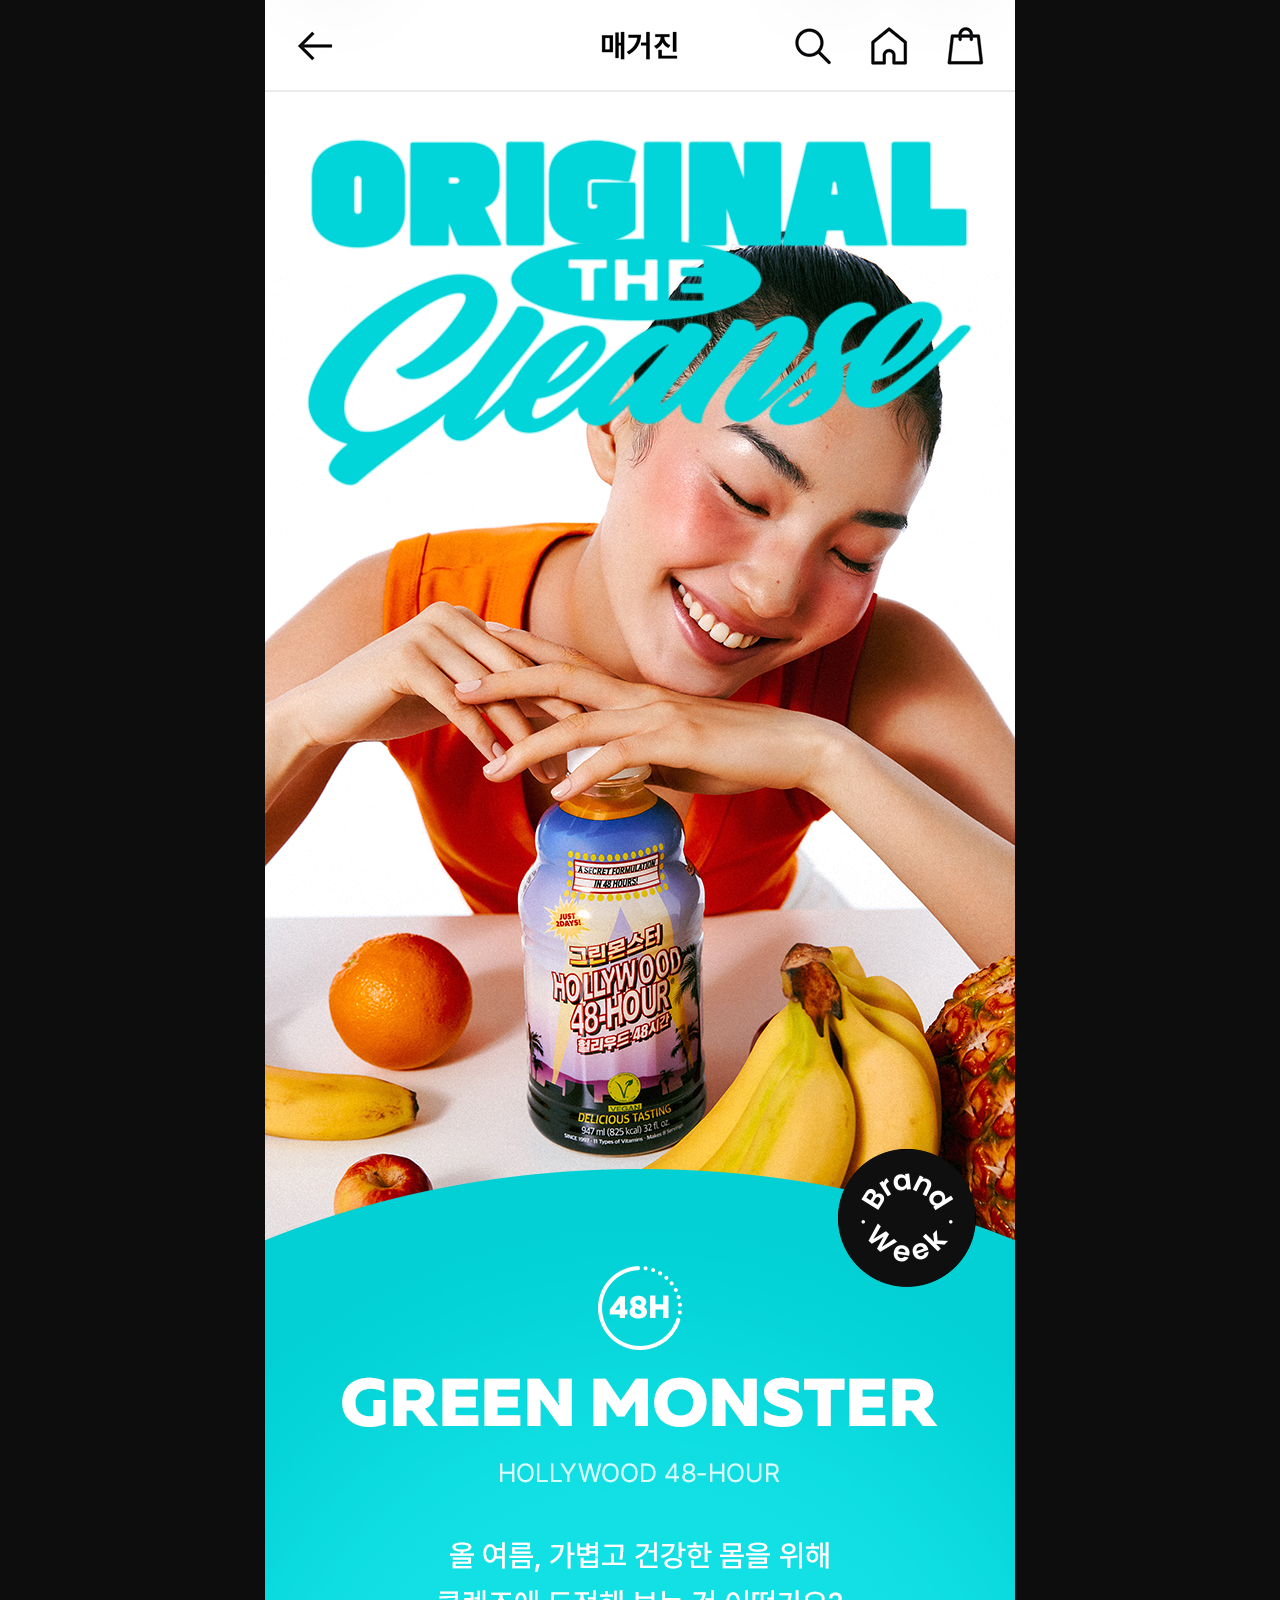
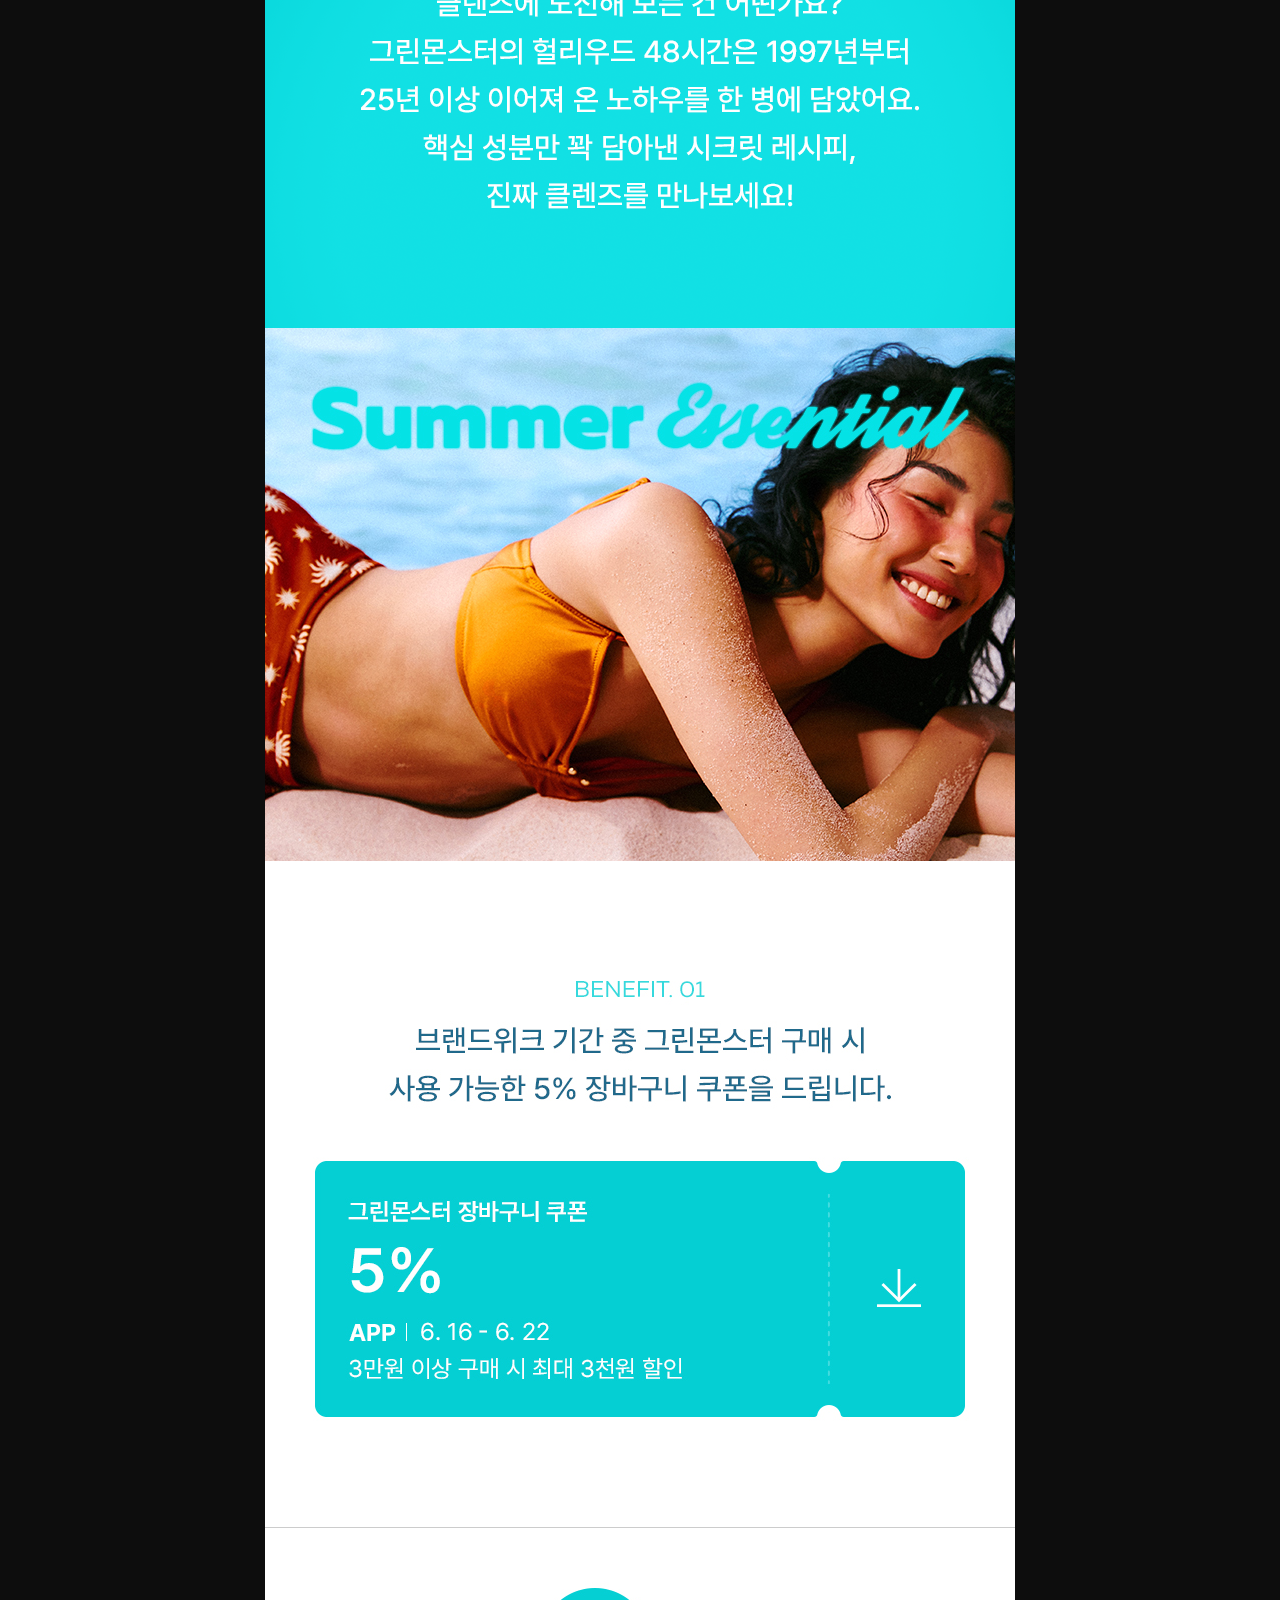
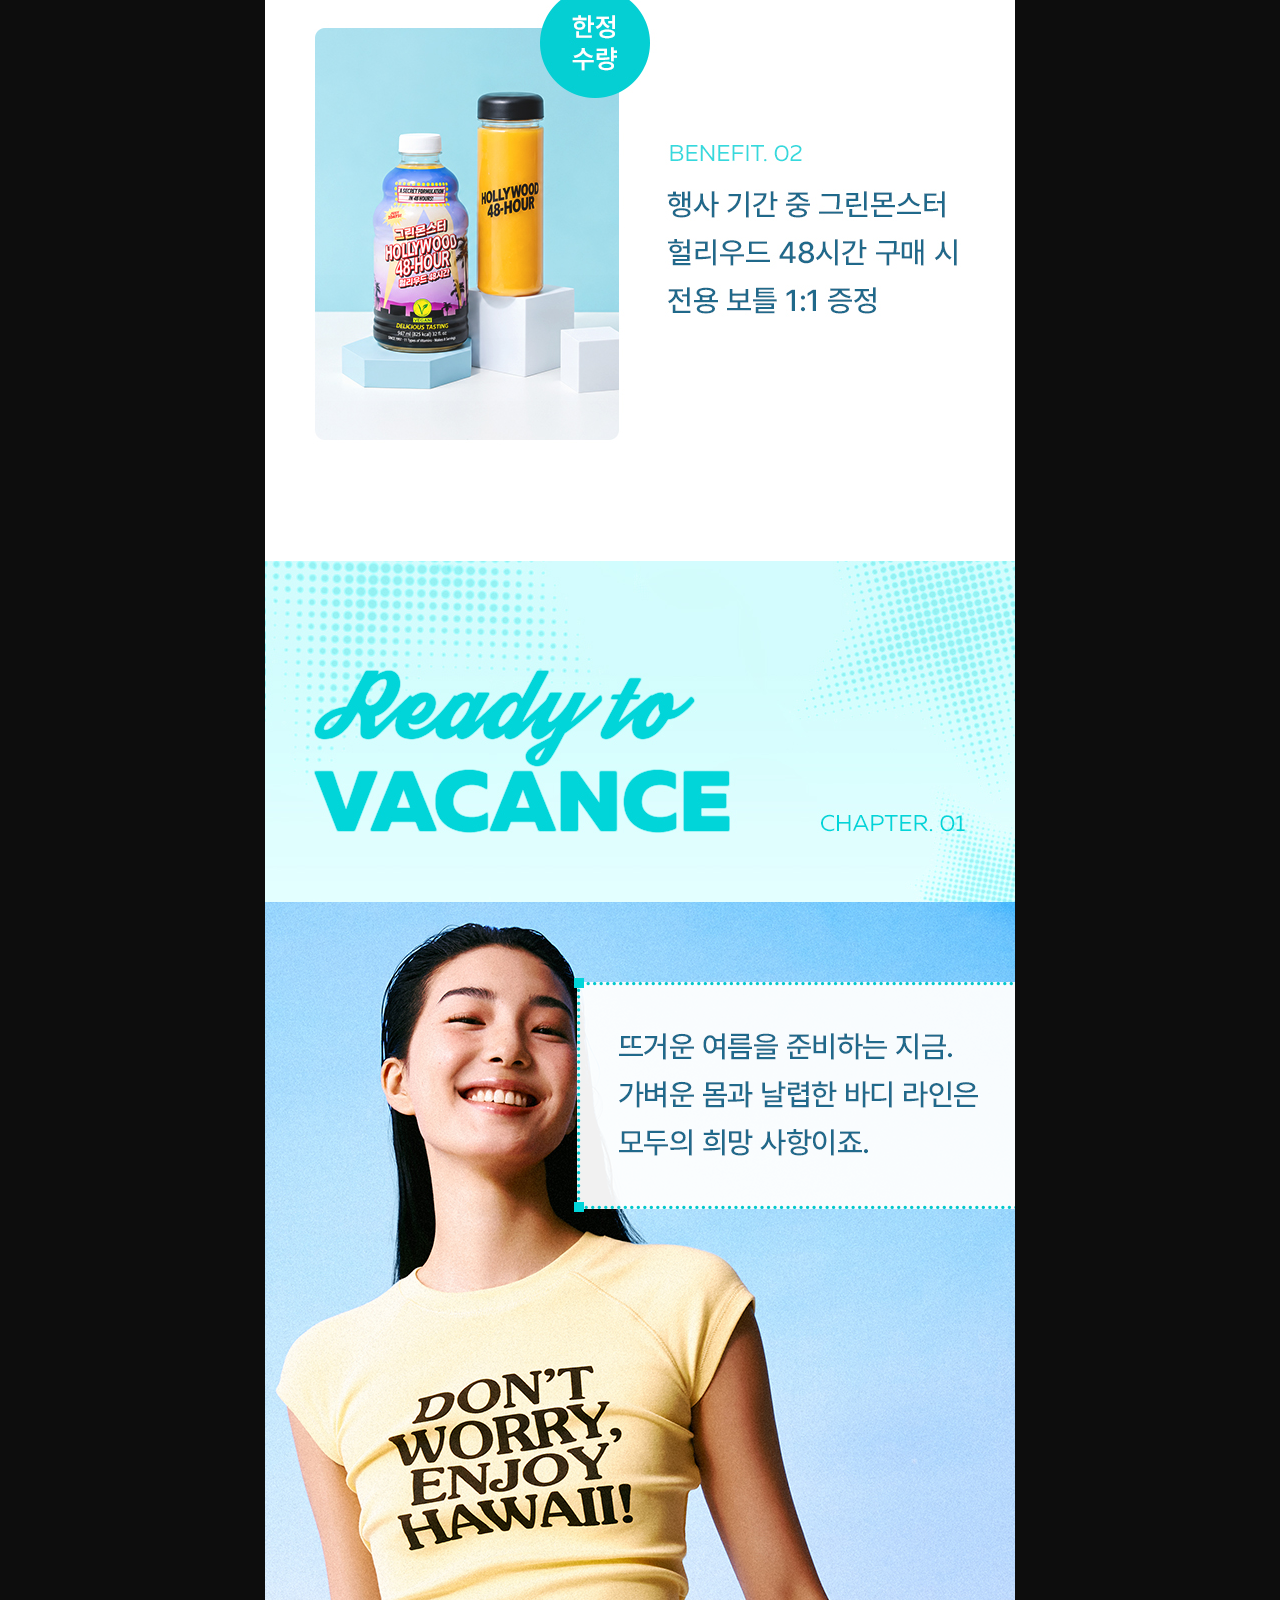
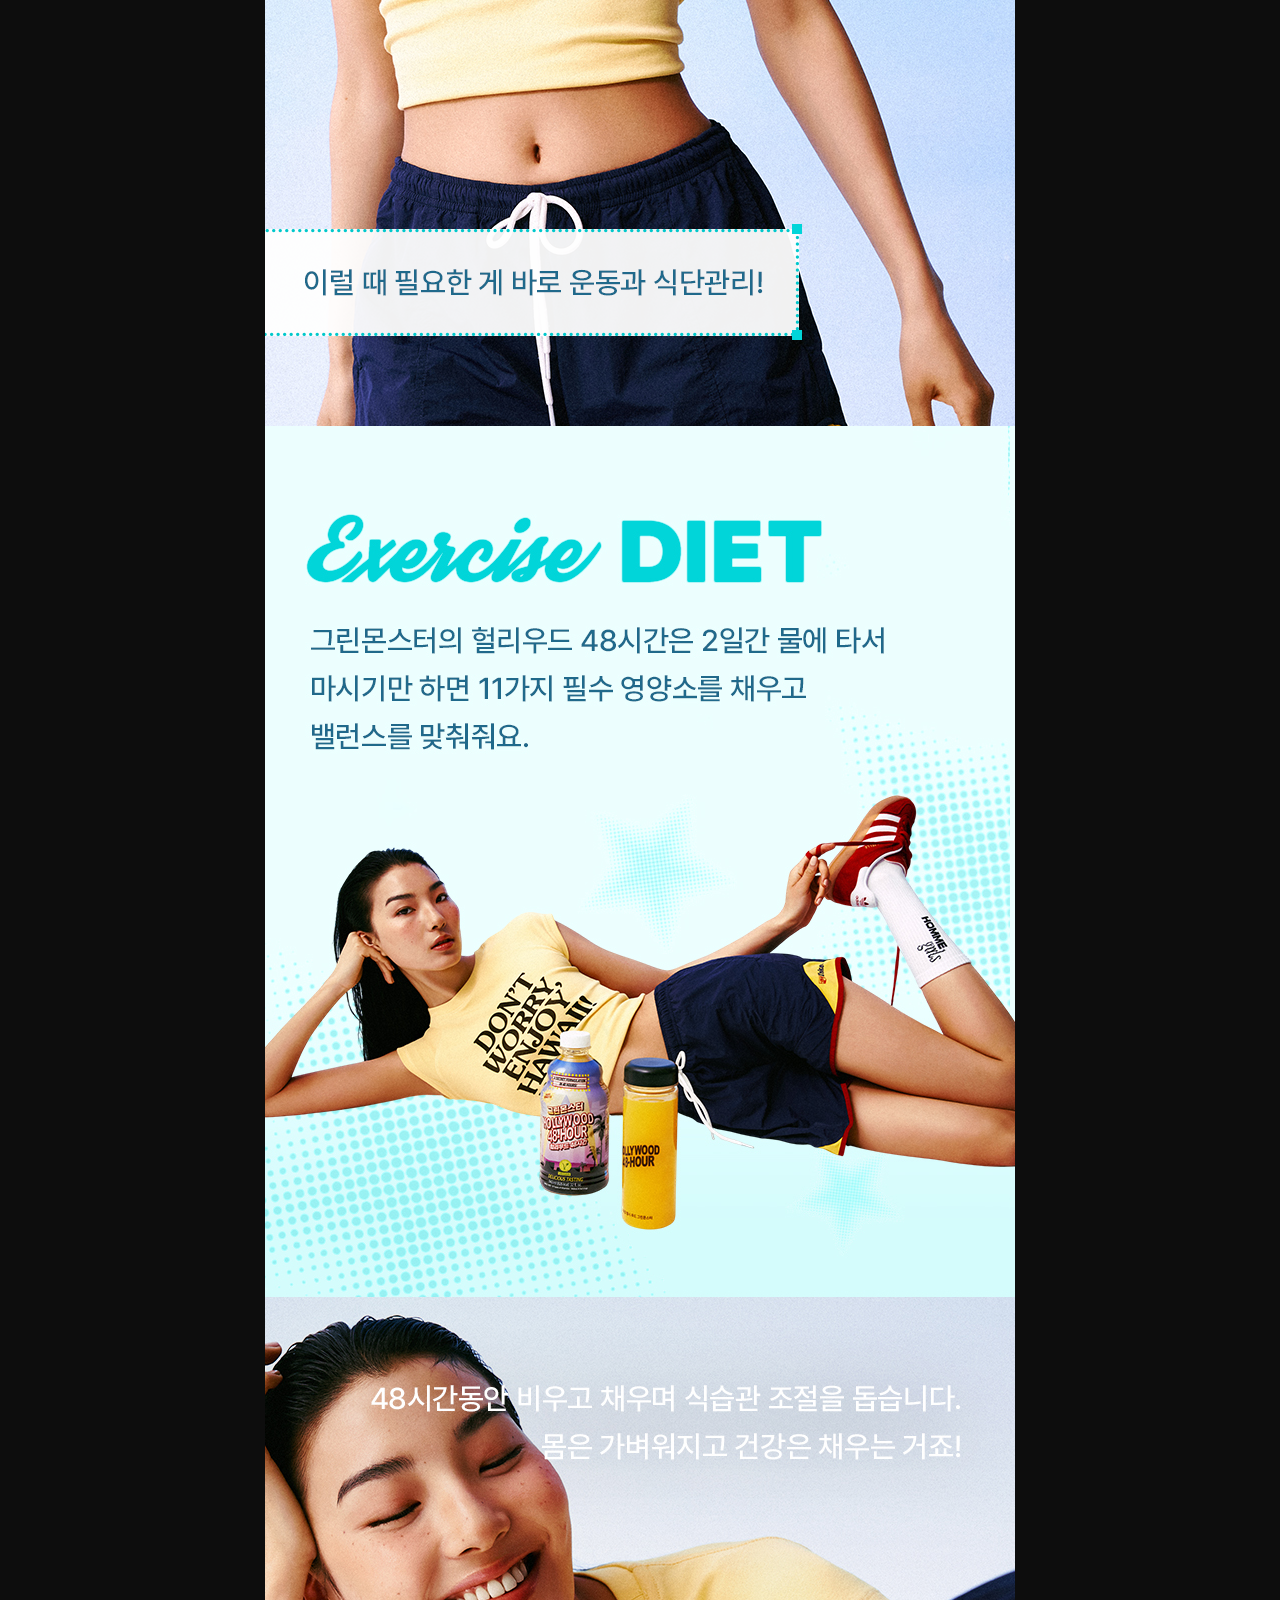
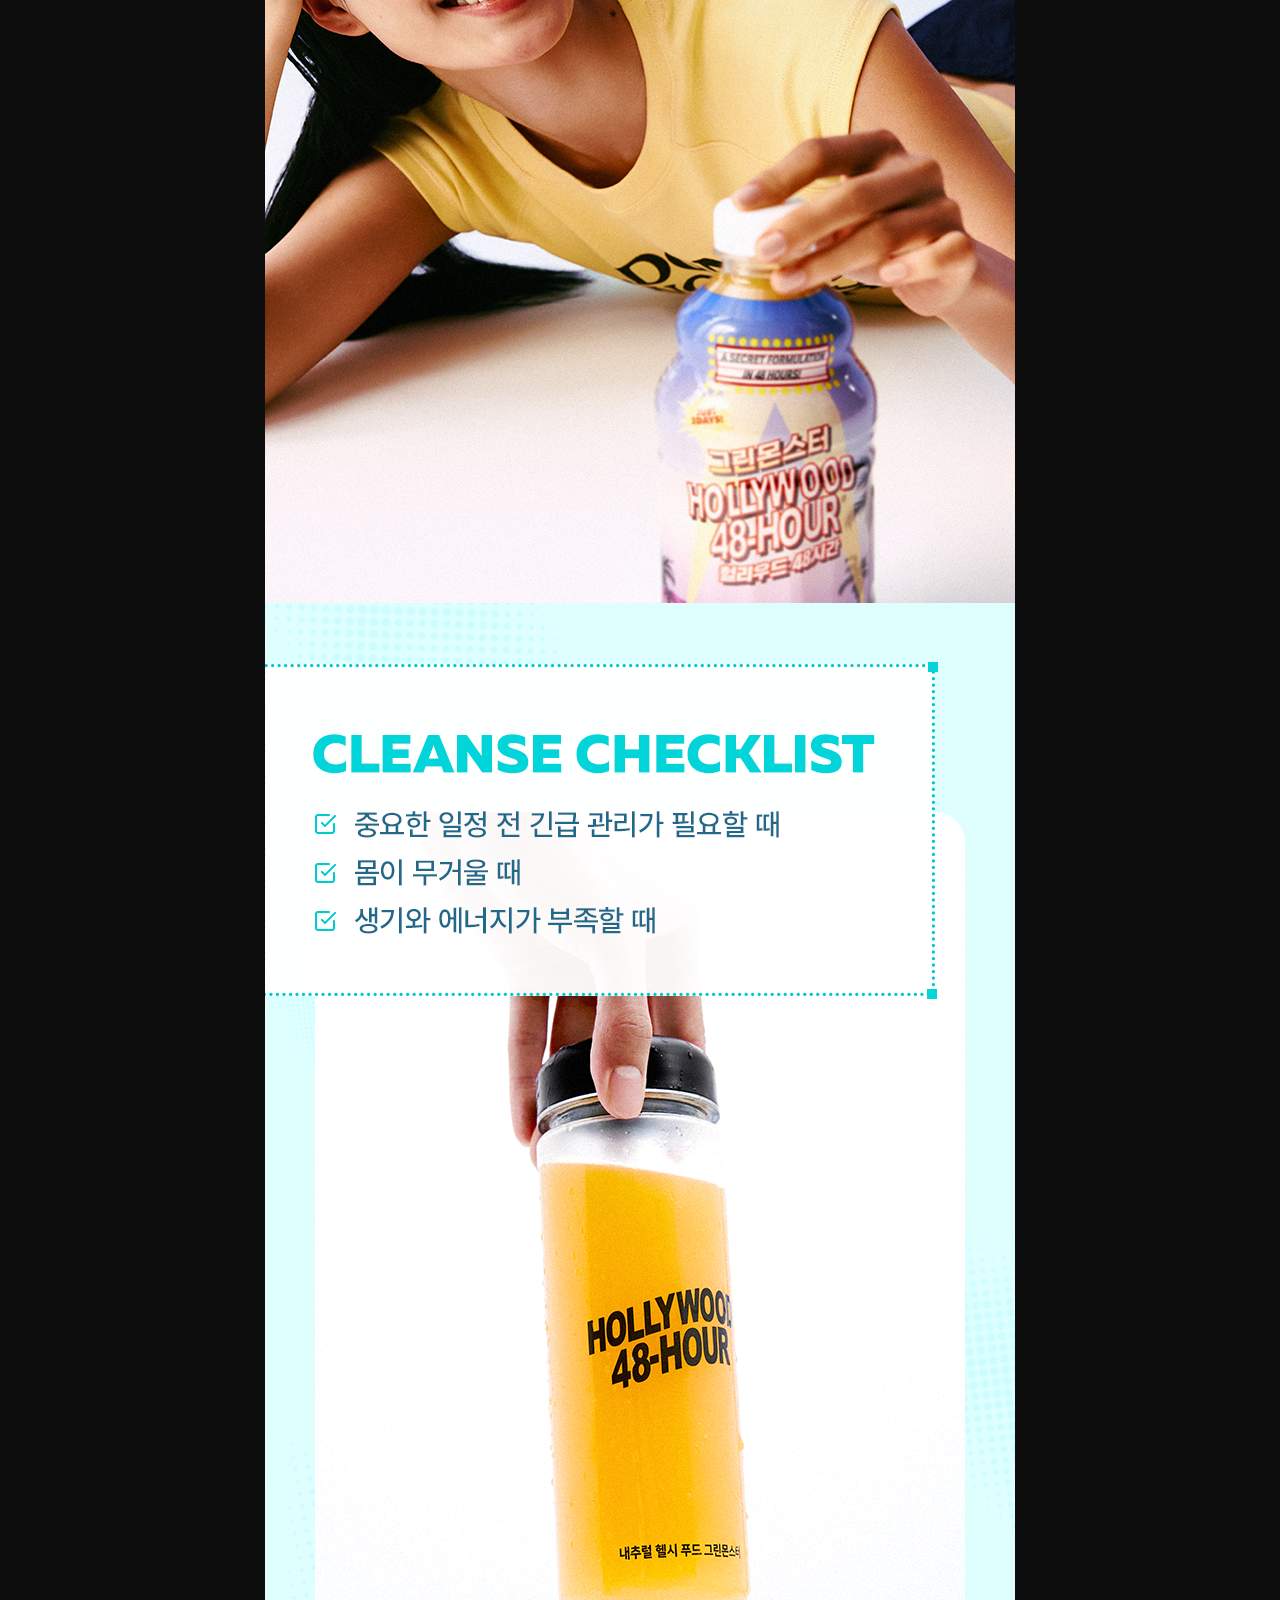
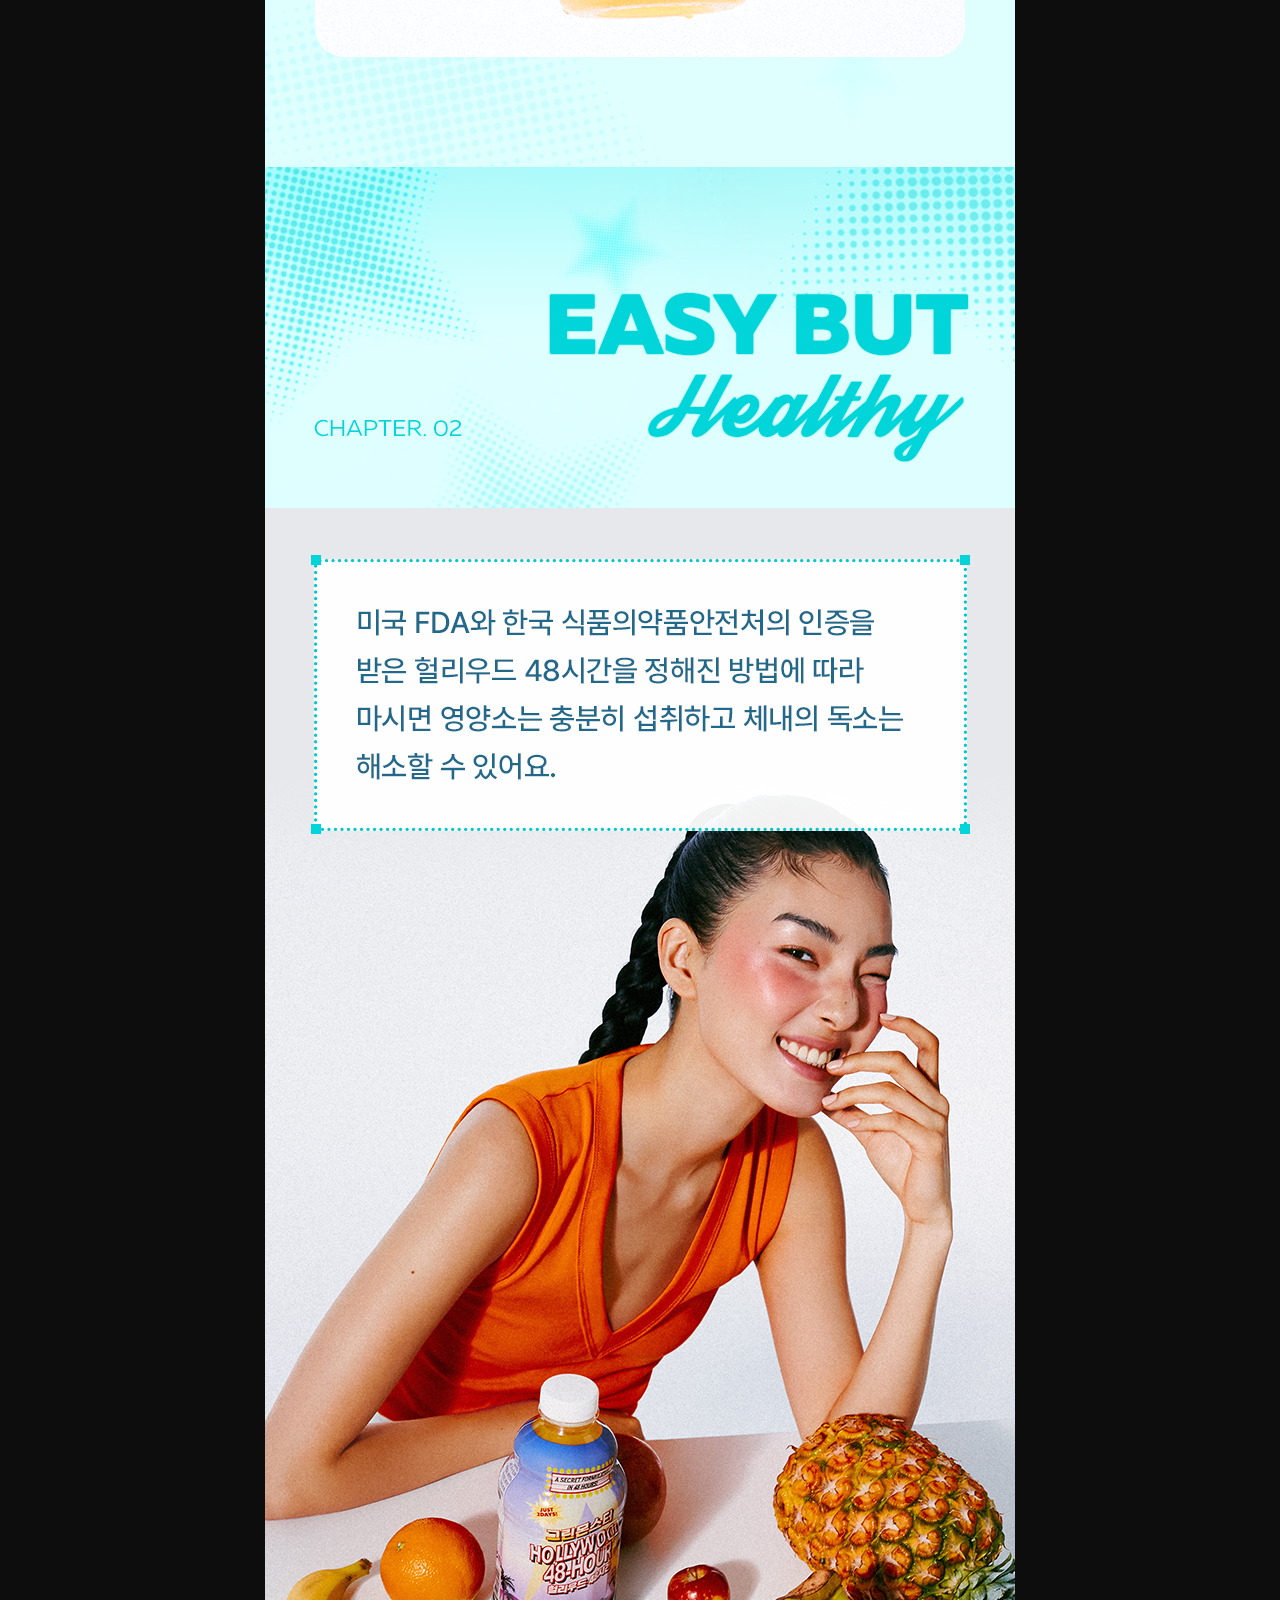
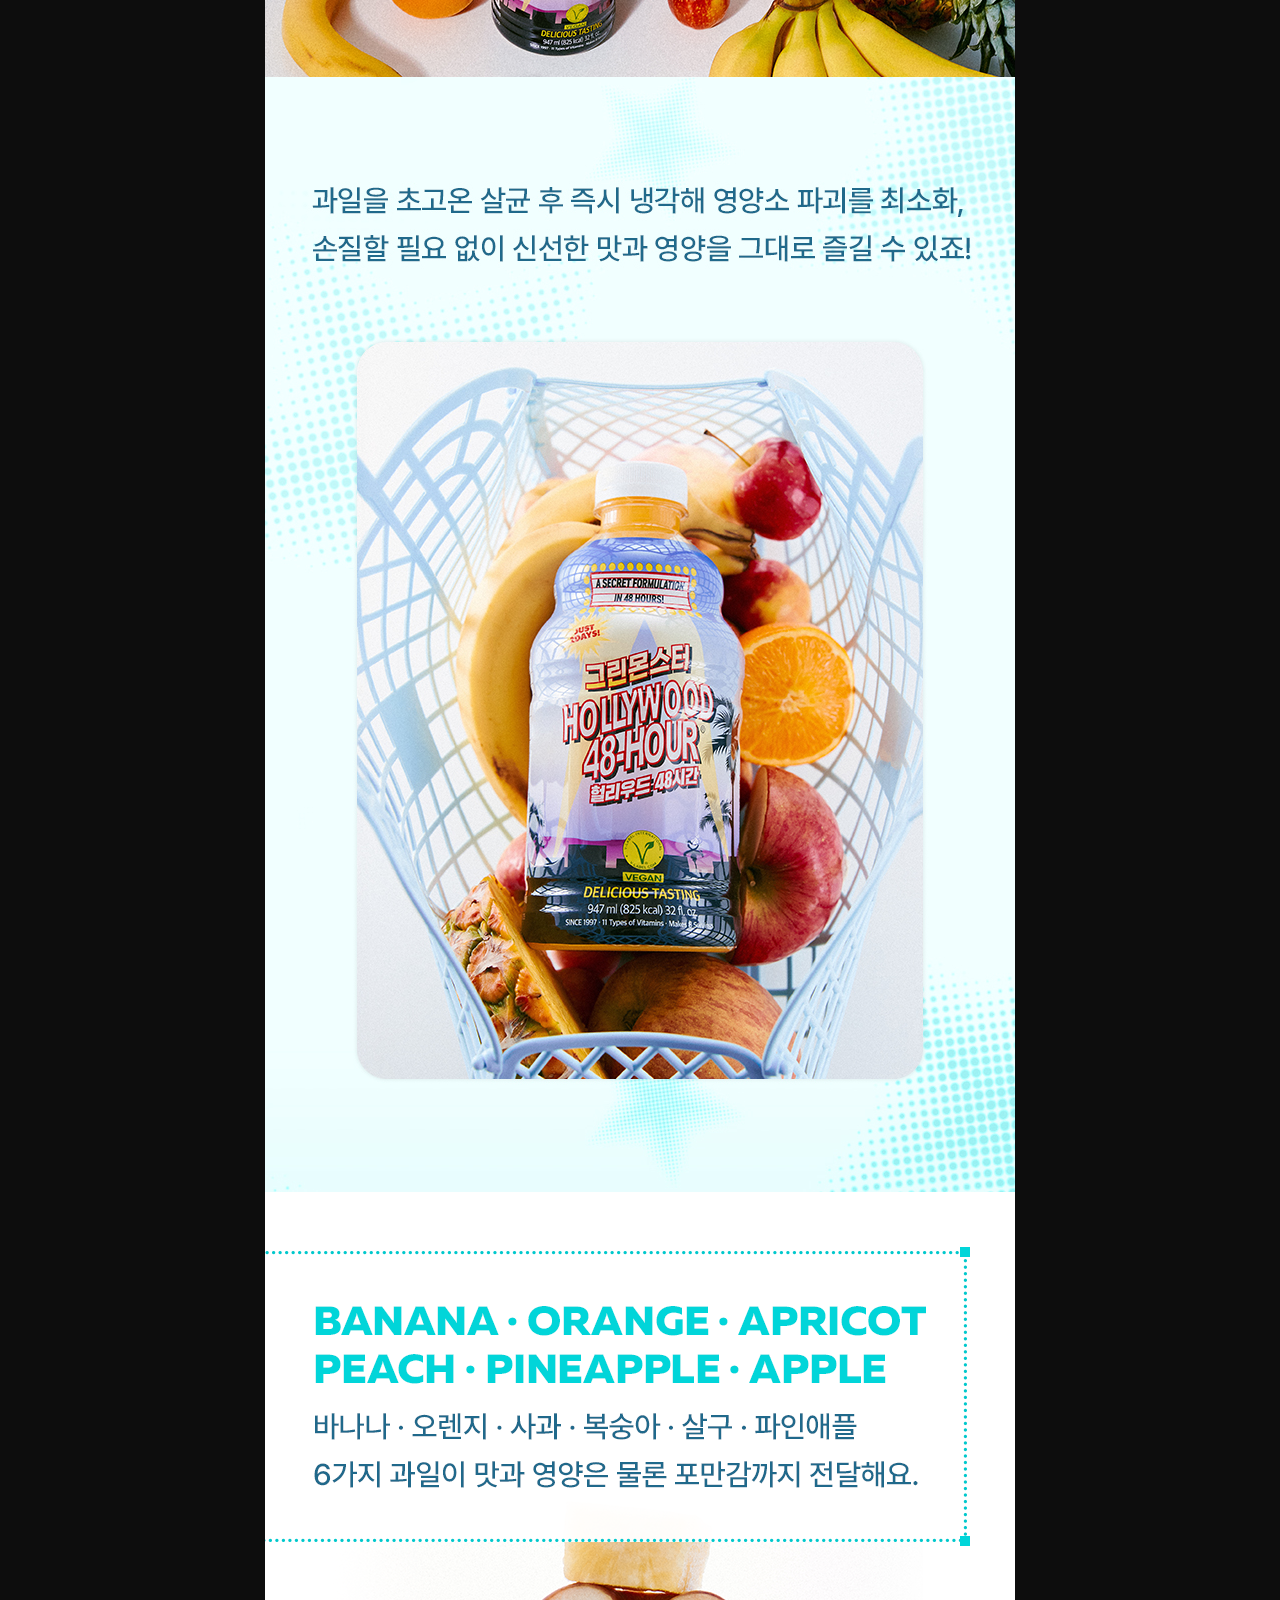
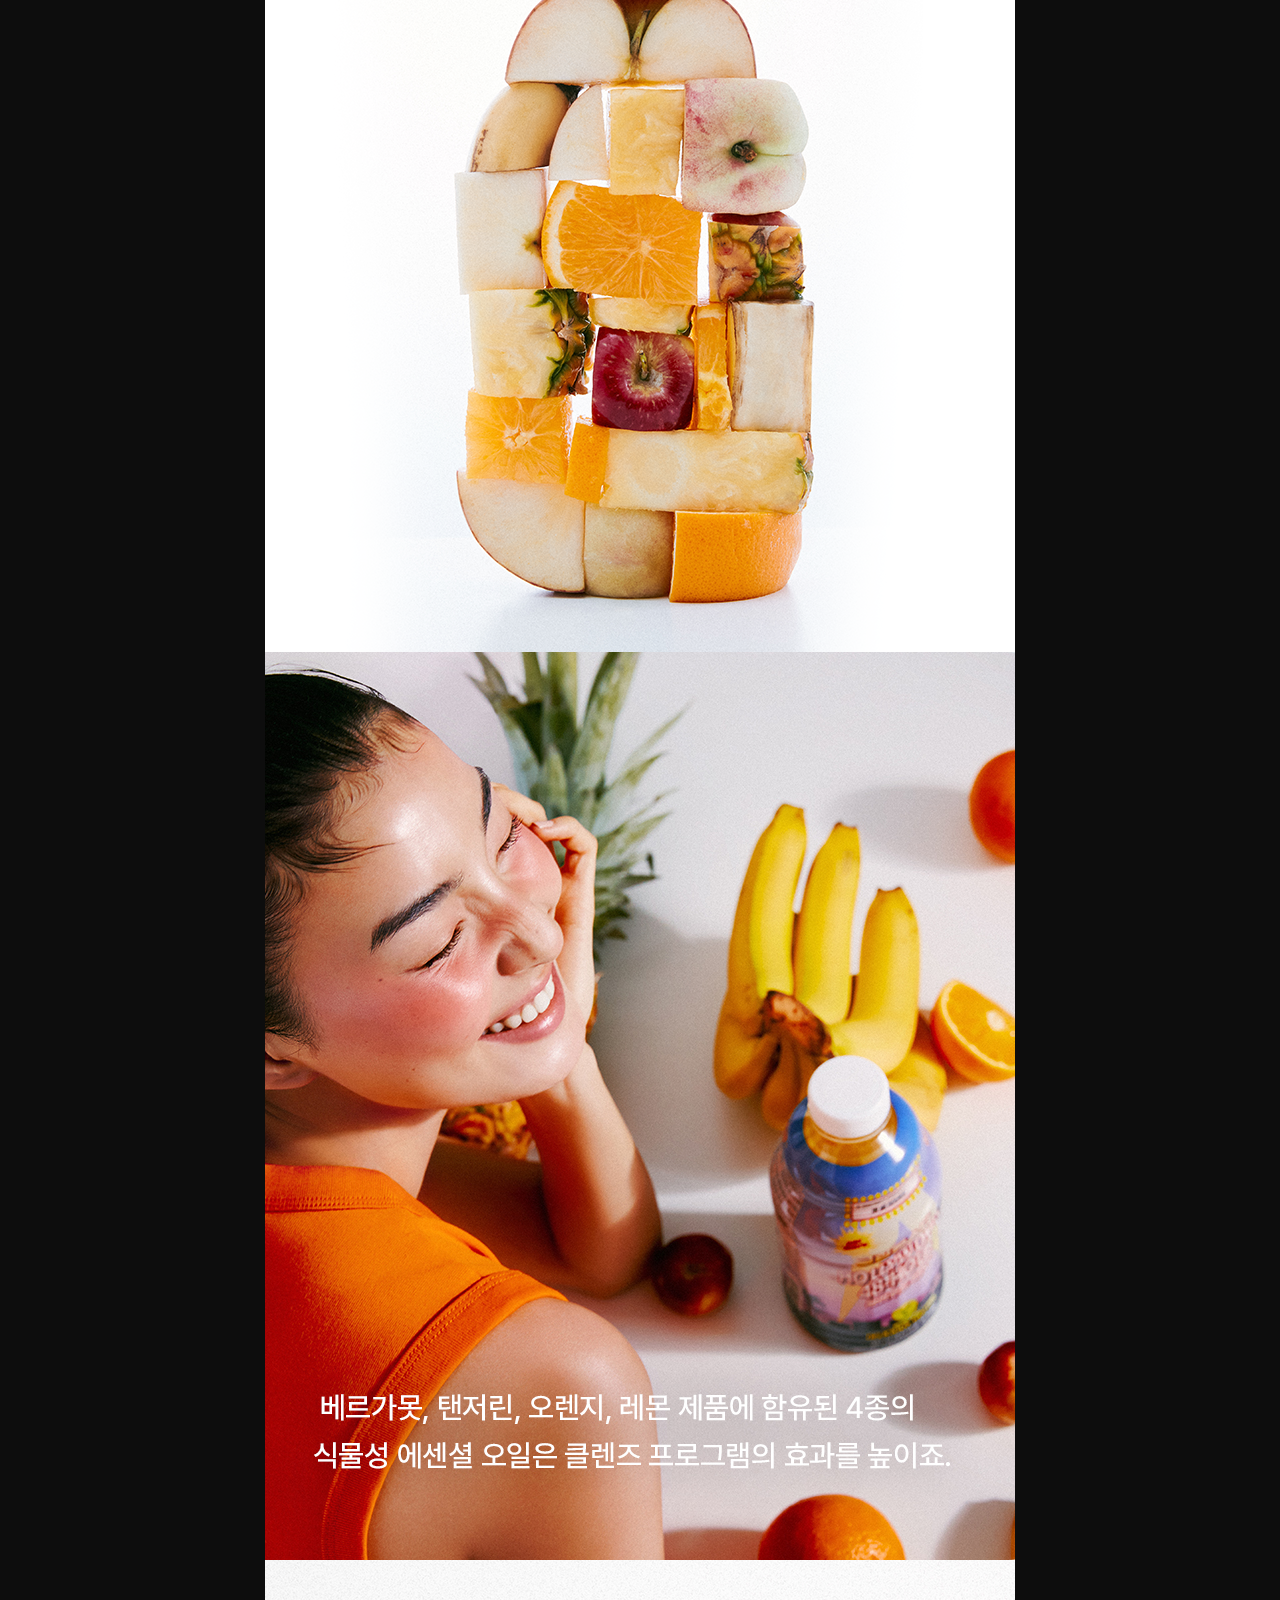
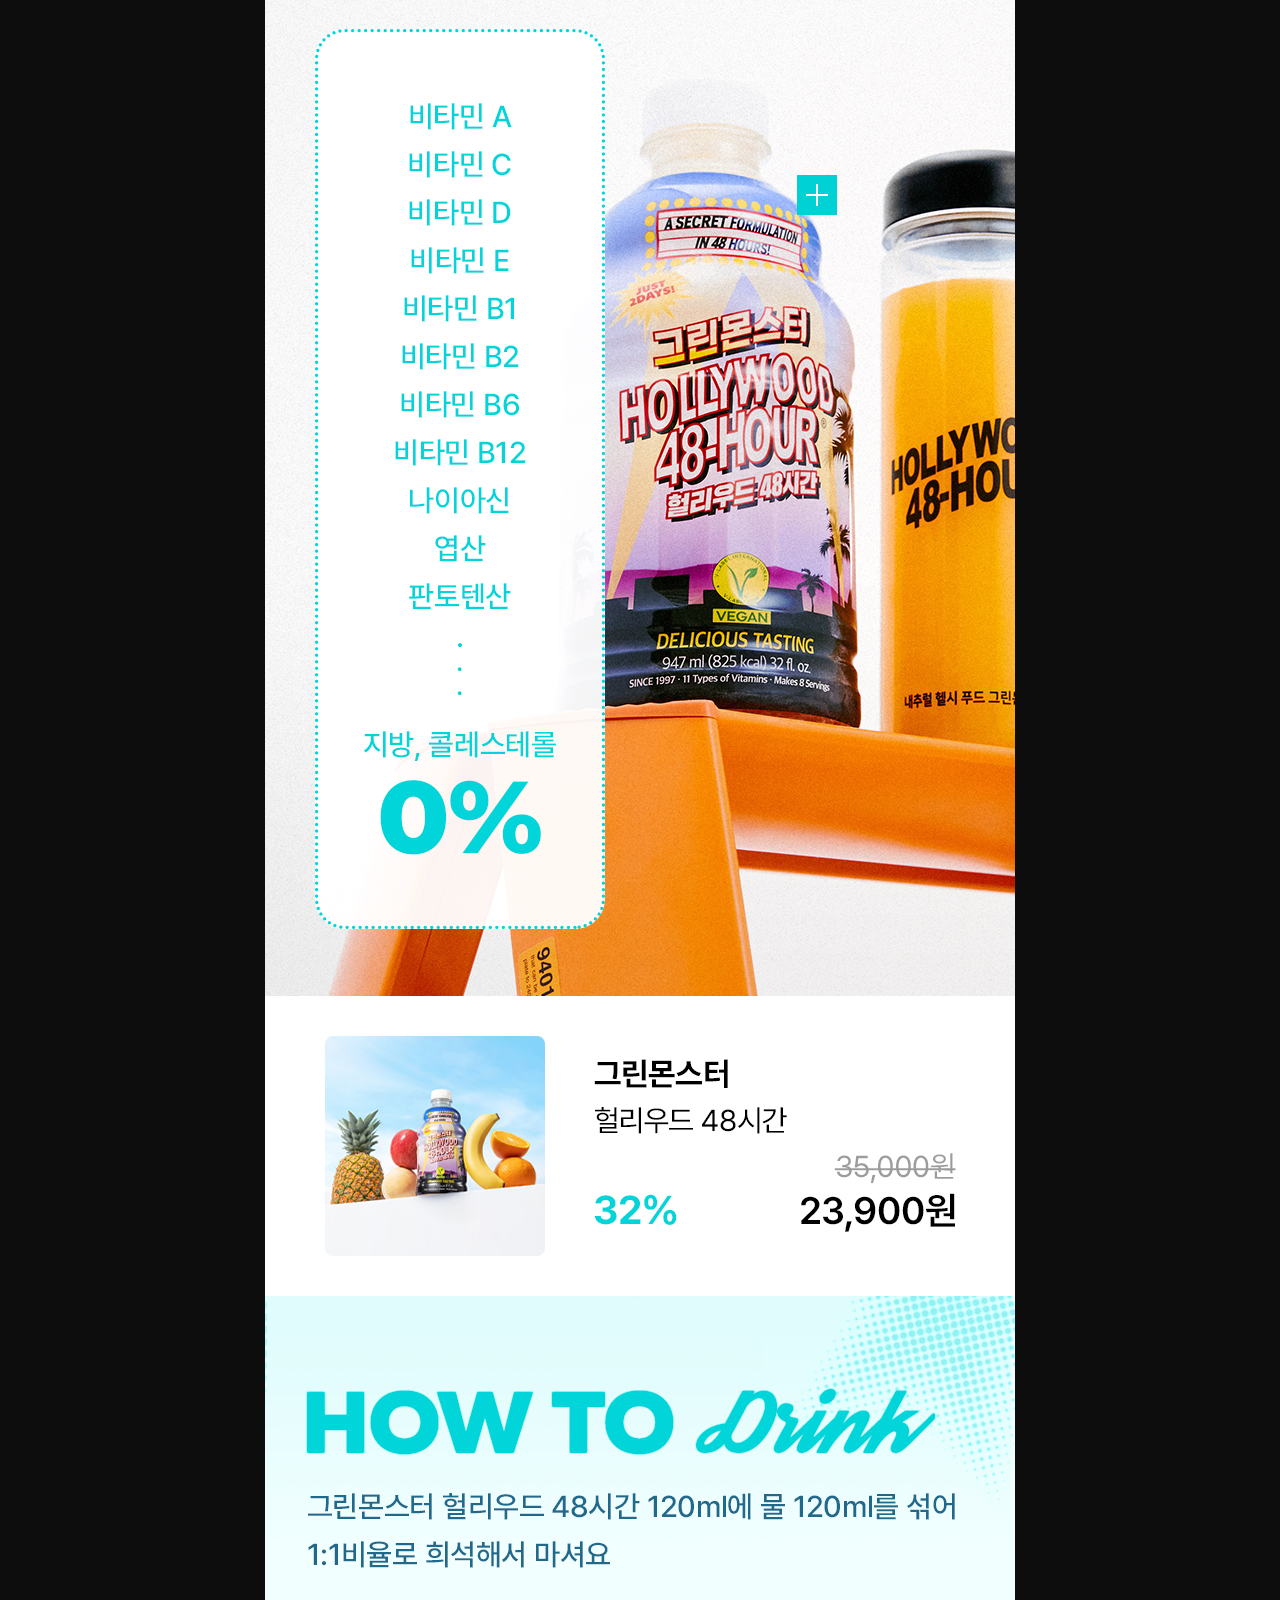
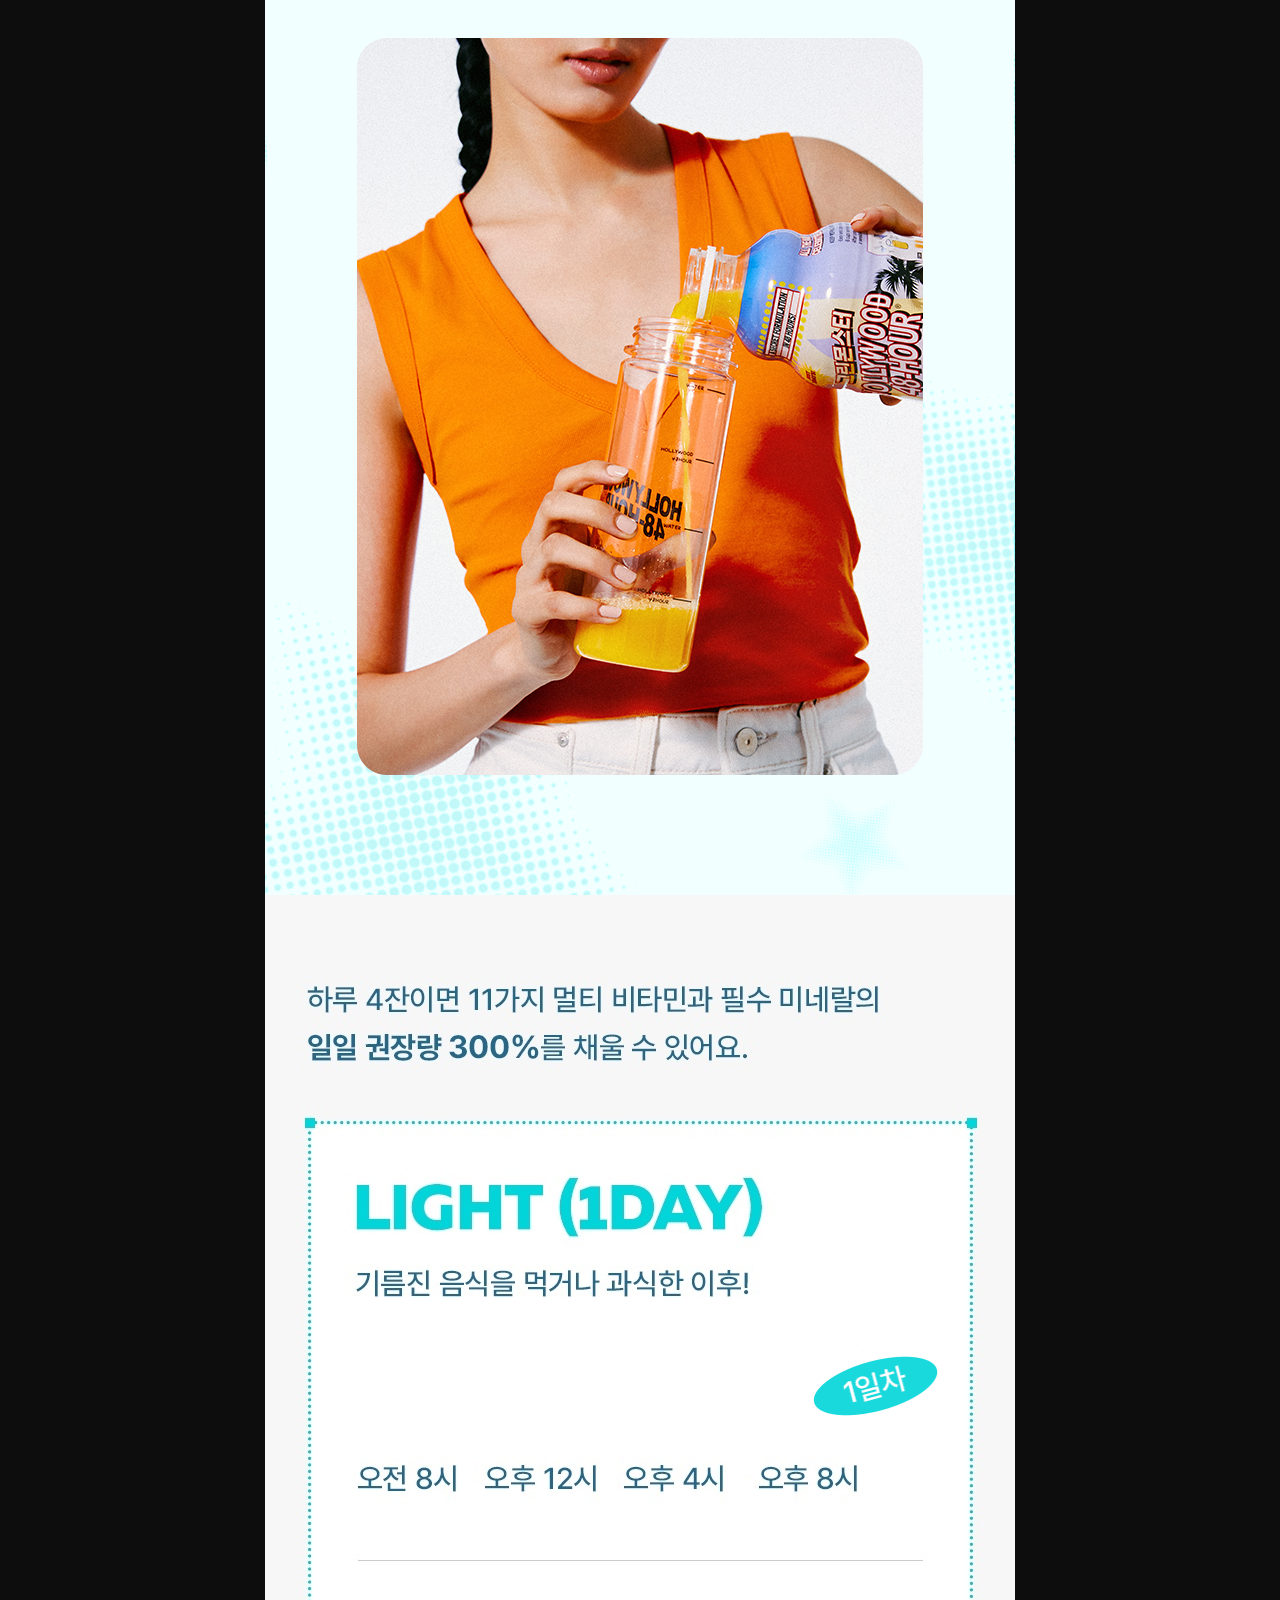
==== index.html @ b162cfda "mo_03: remove all motion, keep as plain static image" ====
<!DOCTYPE html>
<html lang="ko">
<head>
  <meta charset="UTF-8" />
  <meta name="viewport" content="width=device-width, initial-scale=1.0" />
  <title>THE ORIGINAL CLEANSE · GREEN MONSTER | Brand Week Plus</title>
  <link rel="stylesheet" href="css/style.css" />
</head>
<body>
<!-- ================================================================
     Mobile 750px 에디토리얼 · 새 디자인(코딩/images) 전체 반영
     * .hero-swipe / .swipe  = 2장 좌우 자동 스와이프 (+ 타이틀/텍스트 오버레이)
     * .photo-fade           = 3장 자동 크로스페이드
     * .static-txt           = 사진 1장 + 텍스트 오버레이 (모션 없음)
     ================================================================ -->
<main class="canvas">

  <header class="topbar">
    <img src="assets2/gnb.jpg" alt="매거진" />
  </header>

  <!-- HERO -->
  <div class="hero-swipe">
    <div class="hero-swipe__track">
      <img src="assets2/hero-a.jpg" alt="" />
      <img src="assets2/hero-b.jpg" alt="" />
    </div>
    <img class="hero-swipe__title" src="assets2/hero-title.png" alt="THE ORIGINAL CLEANSE" />
  </div>
  <img class="hero-panel" src="assets2/hero-panel.png" alt="GREEN MONSTER · HOLLYWOOD 48-HOUR" />

  <!-- 03 Summer Essential -->
  <img src="assets2/r03.jpg" alt="" />
  <!-- 04 Benefit -->
  <img src="assets2/r04.jpg" alt="" />
  <!-- 05 Chapter 01 title -->
  <img src="assets2/r05.jpg" alt="" />

  <!-- 06 스와이프 + 텍스트 -->
  <div class="swipe">
    <div class="swipe__track">
      <img src="assets2/r06-a.jpg" alt="" />
      <img src="assets2/r06-b.jpg" alt="" />
    </div>
    <img class="swipe__overlay reveal-txt" style="top:0;" src="assets2/r06-txt-top.png" alt="" />
    <img class="swipe__overlay reveal-txt dir-left" style="top:54.27%;" src="assets2/r06-txt-bottom.png" alt="" />
  </div>

  <!-- 07 Exercise Diet -->
  <img src="assets2/r07.jpg" alt="" />

  <!-- 08 페이드인아웃 -->
  <div class="fade2">
    <img src="assets2/r08-a.jpg" alt="" />
    <img src="assets2/r08-b.jpg" alt="" />
  </div>

  <!-- 09 사진+텍스트(고정) -->
  <div class="static-txt">
    <img src="assets2/r09.png" alt="" />
    <img class="reveal-txt dir-left" src="assets2/r09-txt.png" alt="" />
  </div>

  <!-- 10 Chapter 02 title -->
  <img src="assets2/r10.jpg" alt="" />

  <!-- 11 사진+텍스트(고정) -->
  <div class="static-txt">
    <img src="assets2/r11.png" alt="" />
    <img class="reveal-txt dir-right" src="assets2/r11-txt.png" alt="" />
  </div>

  <!-- 12 크로스페이드 x3 -->
  <div class="photo-fade">
    <img src="assets2/r12-a.jpg" alt="" />
    <img src="assets2/r12-b.jpg" alt="" />
    <img src="assets2/r12-c.jpg" alt="" />
  </div>

  <!-- 13 사진+텍스트(고정) -->
  <div class="static-txt">
    <img src="assets2/r13.png" alt="" />
    <img class="reveal-txt" src="assets2/r13-txt.png" alt="" />
  </div>

  <!-- 14 essential oil -->
  <img src="assets2/r14.jpg" alt="" />

  <!-- 15 사진 + 텍스트(왼쪽→오른쪽 등장) -->
  <div class="static-txt">
    <img src="assets2/r15.png" alt="" />
    <img class="reveal-txt dir-left" src="assets2/r15-txt.png" alt="" />
  </div>

  <!-- 16 가격 -->
  <img src="assets2/r16.jpg" alt="" />

  <!-- 17 기본 배경 위에 스크롤 시 아래→위로 등장 후 페이드인아웃 (How to Drink) -->
  <div class="rise-fade">
    <img class="rf-base" src="assets2/r17-base.jpg" alt="" />
    <img class="rf-a" src="assets2/r17-a.png" alt="" />
    <img class="rf-b" src="assets2/r17-b.png" alt="" />
  </div>

  <!-- 18 Light/Basic 스케줄 : 주스 아이콘 12개가 순서대로 하나씩 나타남(무한반복) -->
  <div class="glass-wrap">
    <img src="assets2/r18.jpg" alt="" />
    <img class="glass-icon glass-icon-0" style="left:15.333%;top:36.254%;width:6.933%;" src="assets2/glass.png" alt="" />
    <img class="glass-icon glass-icon-1" style="left:33.2%;top:36.254%;width:6.933%;" src="assets2/glass.png" alt="" />
    <img class="glass-icon glass-icon-2" style="left:50.933%;top:36.254%;width:6.933%;" src="assets2/glass.png" alt="" />
    <img class="glass-icon glass-icon-3" style="left:68.8%;top:36.254%;width:6.933%;" src="assets2/glass.png" alt="" />
    <img class="glass-icon glass-icon-4" style="left:15.333%;top:72.106%;width:6.933%;" src="assets2/glass.png" alt="" />
    <img class="glass-icon glass-icon-5" style="left:33.2%;top:72.106%;width:6.933%;" src="assets2/glass.png" alt="" />
    <img class="glass-icon glass-icon-6" style="left:50.933%;top:72.106%;width:6.933%;" src="assets2/glass.png" alt="" />
    <img class="glass-icon glass-icon-7" style="left:68.8%;top:72.106%;width:6.933%;" src="assets2/glass.png" alt="" />
    <img class="glass-icon glass-icon-8" style="left:15.333%;top:82.154%;width:6.933%;" src="assets2/glass.png" alt="" />
    <img class="glass-icon glass-icon-9" style="left:33.2%;top:82.154%;width:6.933%;" src="assets2/glass.png" alt="" />
    <img class="glass-icon glass-icon-10" style="left:50.933%;top:82.154%;width:6.933%;" src="assets2/glass.png" alt="" />
    <img class="glass-icon glass-icon-11" style="left:68.8%;top:82.154%;width:6.933%;" src="assets2/glass.png" alt="" />
    <img class="day-badge" style="left:73.067%;top:36.897%;width:16.667%;" src="assets2/badge-day1.png" alt="1일차" />
    <img class="day-badge" style="left:73.067%;top:72.829%;width:16.667%;" src="assets2/badge-day1.png" alt="1일차" />
    <img class="day-badge" style="left:73.067%;top:83.039%;width:16.667%;" src="assets2/badge-day2.png" alt="2일차" />
  </div>

  <!-- 19 붓는 사진 : 스크롤하면 줌인 + 블러→선명 -->
  <div class="scrub-zoom blur-scrub">
    <img src="assets2/r19.jpg" alt="" />
  </div>

  <!-- 20 : 스크롤하는 동안만 20-1 → 20-2로 슬라이드 -->
  <div class="scrub-slide slide-late">
    <div class="scrub-slide__track">
      <img src="assets2/r20-a.jpg" alt="" />
      <img src="assets2/r20-b.jpg" alt="" />
    </div>
  </div>

  <!-- 21 Chapter 03 title -->
  <img src="assets2/r21.jpg" alt="" />

  <!-- 22 크로스페이드 x3 -->
  <div class="photo-fade">
    <img src="assets2/r22-a.jpg" alt="" />
    <img src="assets2/r22-b.png" alt="" />
    <img src="assets2/r22-c.png" alt="" />
  </div>

  <!-- 23 제품 다발 사진 -->
  <img src="assets2/r23.jpg" alt="" />
  <!-- 24 가격 -->
  <img src="assets2/r24.jpg" alt="" />
  <!-- 25 Brand Shop -->
  <img src="assets2/r25.jpg" alt="" />
  <!-- 26 크레딧/푸터 -->
  <img src="assets2/r26.jpg" alt="" />

</main>
<script src="js/reveal.js"></script>
</body>
</html>
---- css/style.css ----
/* ================================================================
   THE ORIGINAL CLEANSE · GREEN MONSTER — Brand Week Plus
   Mobile 750px 고정 · 새 디자인(mo_01~03) 통이미지 슬라이스 기반
   ================================================================ */

*{ margin:0; padding:0; box-sizing:border-box; }
html{ background:#0d0d0d; -webkit-text-size-adjust:100%; }
body{ font-family:system-ui,"Apple SD Gothic Neo",sans-serif; -webkit-font-smoothing:antialiased; }
img{ display:block; width:100%; }

.canvas{ width:750px; max-width:100%; margin-inline:auto; background:#fff; overflow:hidden; position:relative; }

/* ---- 앱 상단바 ---- */
.topbar{ position:sticky; top:0; z-index:20; background:rgba(255,255,255,.92); backdrop-filter:blur(8px); }
.topbar img{ display:block; width:100%; height:auto; }

/* ---- 영역별 3장 자동 크로스페이드 (motion) ---- */
.photo-fade{ position:relative; width:100%; overflow:hidden; }
.photo-fade img{ width:100%; display:block; }
.photo-fade img:not(:first-child){ position:absolute; top:0; left:0; }
.photo-fade img{ animation-duration:9s; animation-timing-function:linear; animation-iteration-count:infinite; }
.photo-fade img:nth-child(1){ animation-name:fadeCycle1; }
.photo-fade img:nth-child(2){ animation-name:fadeCycle2; }
.photo-fade img:nth-child(3){ animation-name:fadeCycle3; }

@keyframes fadeCycle1{
  0%{ opacity:1; } 26.7%{ opacity:1; } 33.3%{ opacity:0; } 93.3%{ opacity:0; } 100%{ opacity:1; }
}
@keyframes fadeCycle2{
  0%{ opacity:0; } 26.7%{ opacity:0; } 33.3%{ opacity:1; } 60%{ opacity:1; } 66.7%{ opacity:0; } 100%{ opacity:0; }
}
@keyframes fadeCycle3{
  0%{ opacity:0; } 60%{ opacity:0; } 66.7%{ opacity:1; } 93.3%{ opacity:1; } 100%{ opacity:0; }
}

@media (prefers-reduced-motion: reduce){
  .photo-fade img{ animation:none !important; opacity:1 !important; }
  .photo-fade img:not(:first-child){ display:none; }
}

/* ---- 좌우 자동 스와이프 (2장, 일반) — 첫 전환은 빠르게, 이후 일반 속도로 반복 ---- */
.swipe{ position:relative; width:100%; overflow:hidden; }
.swipe__track{ display:flex; width:200%; animation:swipeCycle 6s ease-in-out infinite; }
.swipe__track img{ width:50%; flex:none; display:block; }

@keyframes swipeCycle{
  0%{ transform:translateX(0); }
  20%{ transform:translateX(0); }
  33.33%{ transform:translateX(-50%); }
  86.67%{ transform:translateX(-50%); }
  100%{ transform:translateX(0); }
}

.swipe__overlay{
  position:absolute; top:0; left:0; width:100%; z-index:3; pointer-events:none;
}

/* ---- 2장 페이드인아웃 (등장 없이 계속 반복) ---- */
.fade2{ position:relative; width:100%; overflow:hidden; margin-top:-1px; }
.fade2 img{ width:100%; display:block; }
.fade2 img:last-child{ position:absolute; inset:0; }
.fade2 img:first-child{ animation:fadeAB1 6s linear infinite; }
.fade2 img:last-child{ animation:fadeAB2 6s linear infinite; }

/* ---- 히어로 전용 스와이프: 살짝 여유있게, 부드럽게 ---- */
.hero-swipe{ position:relative; width:100%; overflow:hidden; }
.hero-swipe__track{ display:flex; width:200%; animation:heroSwipeCycle 4.6s cubic-bezier(.45,0,.15,1) infinite; }
.hero-swipe__track img{ width:50%; flex:none; display:block; }

@keyframes heroSwipeCycle{
  0%{ transform:translateX(0); }
  32%{ transform:translateX(0); }
  50%{ transform:translateX(-50%); }
  82%{ transform:translateX(-50%); }
  100%{ transform:translateX(0); }
}

.hero-swipe__title{
  position:absolute; inset:0; width:100%; z-index:3; pointer-events:none;
  opacity:0; transform:translateY(90px);
  animation:heroTitleRise 1s cubic-bezier(.16,.84,.34,1) .2s forwards;
}
@keyframes heroTitleRise{ to{ opacity:1; transform:translateY(0); } }

/* 히어로 하단에 겹치는 브랜드 패널 (hero-panel.png 기준, 사진 하단 119px과 겹침) */
.hero-panel{ position:relative; z-index:5; width:100%; margin-top:-15.867%; }

/* ---- 사진 1장 + 텍스트 오버레이 ---- */
.static-txt{ position:relative; width:100%; }
.static-txt > *:last-child{ position:absolute; inset:0; width:100%; }

/* 텍스트 오버레이 스크롤 등장 모션 (js/reveal.js 가 .is-in 토글) — 방향별로 교차 사용 */
.reveal-txt{ opacity:0; transition:opacity 1s cubic-bezier(.16,.84,.34,1), transform 1s cubic-bezier(.16,.84,.34,1); }
.reveal-txt{ transform:translateY(70px); }                 /* 기본: 아래→위 */
.reveal-txt.dir-left{ transform:translateX(-90px); }        /* 왼쪽→오른쪽 */
.reveal-txt.dir-right{ transform:translateX(90px); }        /* 오른쪽→왼쪽 */
.reveal-txt.is-in{ opacity:1; transform:none; }

/* ---- 스크롤 연동(스크러빙) 전용: JS(reveal.js)가 휠 스크롤 진행률에 맞춰 transform 직접 갱신 ---- */
/* 19: 스크롤할수록 사진이 줌인 */
.scrub-zoom{ position:relative; width:100%; overflow:hidden; }
.scrub-zoom img{ width:100%; display:block; transform-origin:center center; will-change:transform; }
.scrub-zoom.zoom-late img{ transform-origin:center top; }

/* 20: 스크롤하는 동안에만 20-1 → 20-2로 가로 슬라이드 */
.scrub-slide{ position:relative; width:100%; overflow:hidden; }
.scrub-slide__track{ display:flex; width:200%; will-change:transform; }
.scrub-slide__track img{ width:50%; flex:none; display:block; }

/* 19: 스크롤할수록 블러 → 선명 */
.blur-scrub{ filter:blur(18px); will-change:filter; }

/* ---- 18: 주스 아이콘 12개가 없다가 순서대로 하나씩 나타남 (무한반복) ---- */
.glass-wrap{ position:relative; width:100%; }
.glass-icon{ position:absolute; display:block; opacity:0; transform:scale(.5); transform-origin:center bottom; }
.day-badge{ position:absolute; display:block; z-index:2; }

@keyframes glassPop0{
  0.00%{ opacity:0; transform:scale(.5); }
  6.52%{ opacity:1; transform:scale(1); }
  92.39%{ opacity:1; transform:scale(1); }
  100%{ opacity:0; transform:scale(.5); }
}
@keyframes glassPop1{
  0%{ opacity:0; transform:scale(.5); }
  5.43%{ opacity:0; transform:scale(.5); }
  11.96%{ opacity:1; transform:scale(1); }
  92.39%{ opacity:1; transform:scale(1); }
  100%{ opacity:0; transform:scale(.5); }
}
@keyframes glassPop2{
  0%{ opacity:0; transform:scale(.5); }
  10.87%{ opacity:0; transform:scale(.5); }
  17.39%{ opacity:1; transform:scale(1); }
  92.39%{ opacity:1; transform:scale(1); }
  100%{ opacity:0; transform:scale(.5); }
}
@keyframes glassPop3{
  0%{ opacity:0; transform:scale(.5); }
  16.30%{ opacity:0; transform:scale(.5); }
  22.83%{ opacity:1; transform:scale(1); }
  92.39%{ opacity:1; transform:scale(1); }
  100%{ opacity:0; transform:scale(.5); }
}
@keyframes glassPop4{
  0%{ opacity:0; transform:scale(.5); }
  21.74%{ opacity:0; transform:scale(.5); }
  28.26%{ opacity:1; transform:scale(1); }
  92.39%{ opacity:1; transform:scale(1); }
  100%{ opacity:0; transform:scale(.5); }
}
@keyframes glassPop5{
  0%{ opacity:0; transform:scale(.5); }
  27.17%{ opacity:0; transform:scale(.5); }
  33.70%{ opacity:1; transform:scale(1); }
  92.39%{ opacity:1; transform:scale(1); }
  100%{ opacity:0; transform:scale(.5); }
}
@keyframes glassPop6{
  0%{ opacity:0; transform:scale(.5); }
  32.61%{ opacity:0; transform:scale(.5); }
  39.13%{ opacity:1; transform:scale(1); }
  92.39%{ opacity:1; transform:scale(1); }
  100%{ opacity:0; transform:scale(.5); }
}
@keyframes glassPop7{
  0%{ opacity:0; transform:scale(.5); }
  38.04%{ opacity:0; transform:scale(.5); }
  44.57%{ opacity:1; transform:scale(1); }
  92.39%{ opacity:1; transform:scale(1); }
  100%{ opacity:0; transform:scale(.5); }
}
@keyframes glassPop8{
  0%{ opacity:0; transform:scale(.5); }
  43.48%{ opacity:0; transform:scale(.5); }
  50.00%{ opacity:1; transform:scale(1); }
  92.39%{ opacity:1; transform:scale(1); }
  100%{ opacity:0; transform:scale(.5); }
}
@keyframes glassPop9{
  0%{ opacity:0; transform:scale(.5); }
  48.91%{ opacity:0; transform:scale(.5); }
  55.43%{ opacity:1; transform:scale(1); }
  92.39%{ opacity:1; transform:scale(1); }
  100%{ opacity:0; transform:scale(.5); }
}
@keyframes glassPop10{
  0%{ opacity:0; transform:scale(.5); }
  54.35%{ opacity:0; transform:scale(.5); }
  60.87%{ opacity:1; transform:scale(1); }
  92.39%{ opacity:1; transform:scale(1); }
  100%{ opacity:0; transform:scale(.5); }
}
@keyframes glassPop11{
  0%{ opacity:0; transform:scale(.5); }
  59.78%{ opacity:0; transform:scale(.5); }
  66.30%{ opacity:1; transform:scale(1); }
  92.39%{ opacity:1; transform:scale(1); }
  100%{ opacity:0; transform:scale(.5); }
}

.glass-icon-0{ animation:glassPop0 4.6s linear infinite; }
.glass-icon-1{ animation:glassPop1 4.6s linear infinite; }
.glass-icon-2{ animation:glassPop2 4.6s linear infinite; }
.glass-icon-3{ animation:glassPop3 4.6s linear infinite; }
.glass-icon-4{ animation:glassPop4 4.6s linear infinite; }
.glass-icon-5{ animation:glassPop5 4.6s linear infinite; }
.glass-icon-6{ animation:glassPop6 4.6s linear infinite; }
.glass-icon-7{ animation:glassPop7 4.6s linear infinite; }
.glass-icon-8{ animation:glassPop8 4.6s linear infinite; }
.glass-icon-9{ animation:glassPop9 4.6s linear infinite; }
.glass-icon-10{ animation:glassPop10 4.6s linear infinite; }
.glass-icon-11{ animation:glassPop11 4.6s linear infinite; }

@keyframes fadeAB1{ 0%{ opacity:1; } 40%{ opacity:1; } 50%{ opacity:0; } 90%{ opacity:0; } 100%{ opacity:1; } }
@keyframes fadeAB2{ 0%{ opacity:0; } 40%{ opacity:0; } 50%{ opacity:1; } 90%{ opacity:1; } 100%{ opacity:0; } }

/* ---- 스크롤로 들어오면: 아래→위 등장(1회, 스무스) 후 두 이미지 페이드인아웃 반복 (js/reveal.js 가 .is-in 토글) ---- */
.rise-fade{ position:relative; width:100%; overflow:hidden; }
.rise-fade img{ width:100%; display:block; }
.rise-fade .rf-base{ position:relative; }
.rise-fade .rf-a,.rise-fade .rf-b{
  position:absolute; inset:0; opacity:0; transform:translateY(100px);
  transition:opacity 1.1s cubic-bezier(.16,.84,.34,1), transform 1.1s cubic-bezier(.16,.84,.34,1);
}
.rise-fade.is-in .rf-a,.rise-fade.is-in .rf-b{ transform:translateY(0); }
.rise-fade.is-in .rf-a{ opacity:1; animation:fadeAB1 6s linear .9s infinite; }
.rise-fade.is-in .rf-b{ animation:fadeAB2 6s linear .9s infinite; }

@media (prefers-reduced-motion: reduce){
  .hero-swipe__track,.swipe__track{ animation:none !important; }
  .fade2 img{ animation:none !important; }
  .fade2 img:first-child{ opacity:1 !important; }
  .fade2 img:last-child{ opacity:0 !important; }
  .hero-swipe__title{ animation:none !important; opacity:1 !important; transform:none !important; }
  .reveal-txt{ transition:none !important; opacity:1 !important; transform:none !important; }
  .rise-fade img{ transition:none !important; opacity:1 !important; transform:none !important; }
  .rise-fade.is-in img:first-child,.rise-fade.is-in img:last-child{ animation:none !important; }
  .rise-fade img:last-child{ opacity:0 !important; }
  .glass-icon{ animation:none !important; opacity:1 !important; transform:scale(1) !important; }
  .blur-scrub{ filter:none !important; }
}
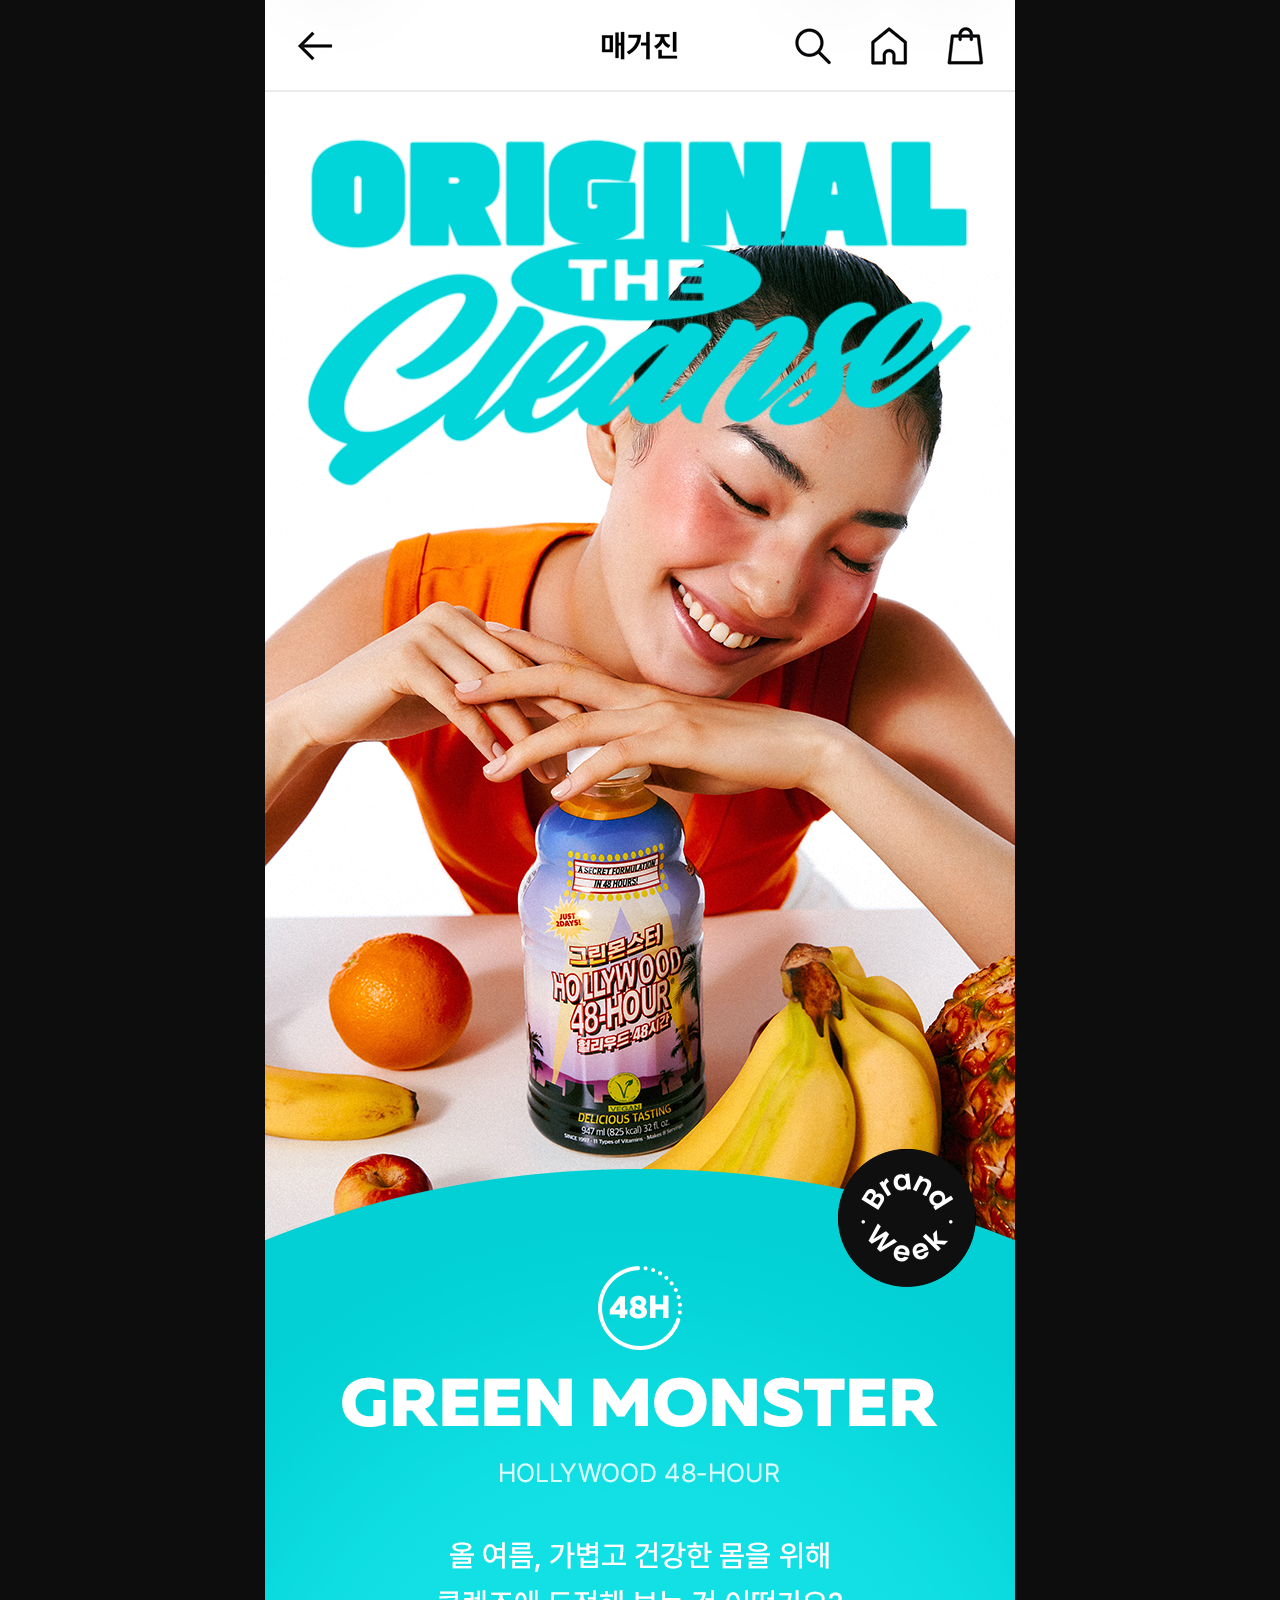
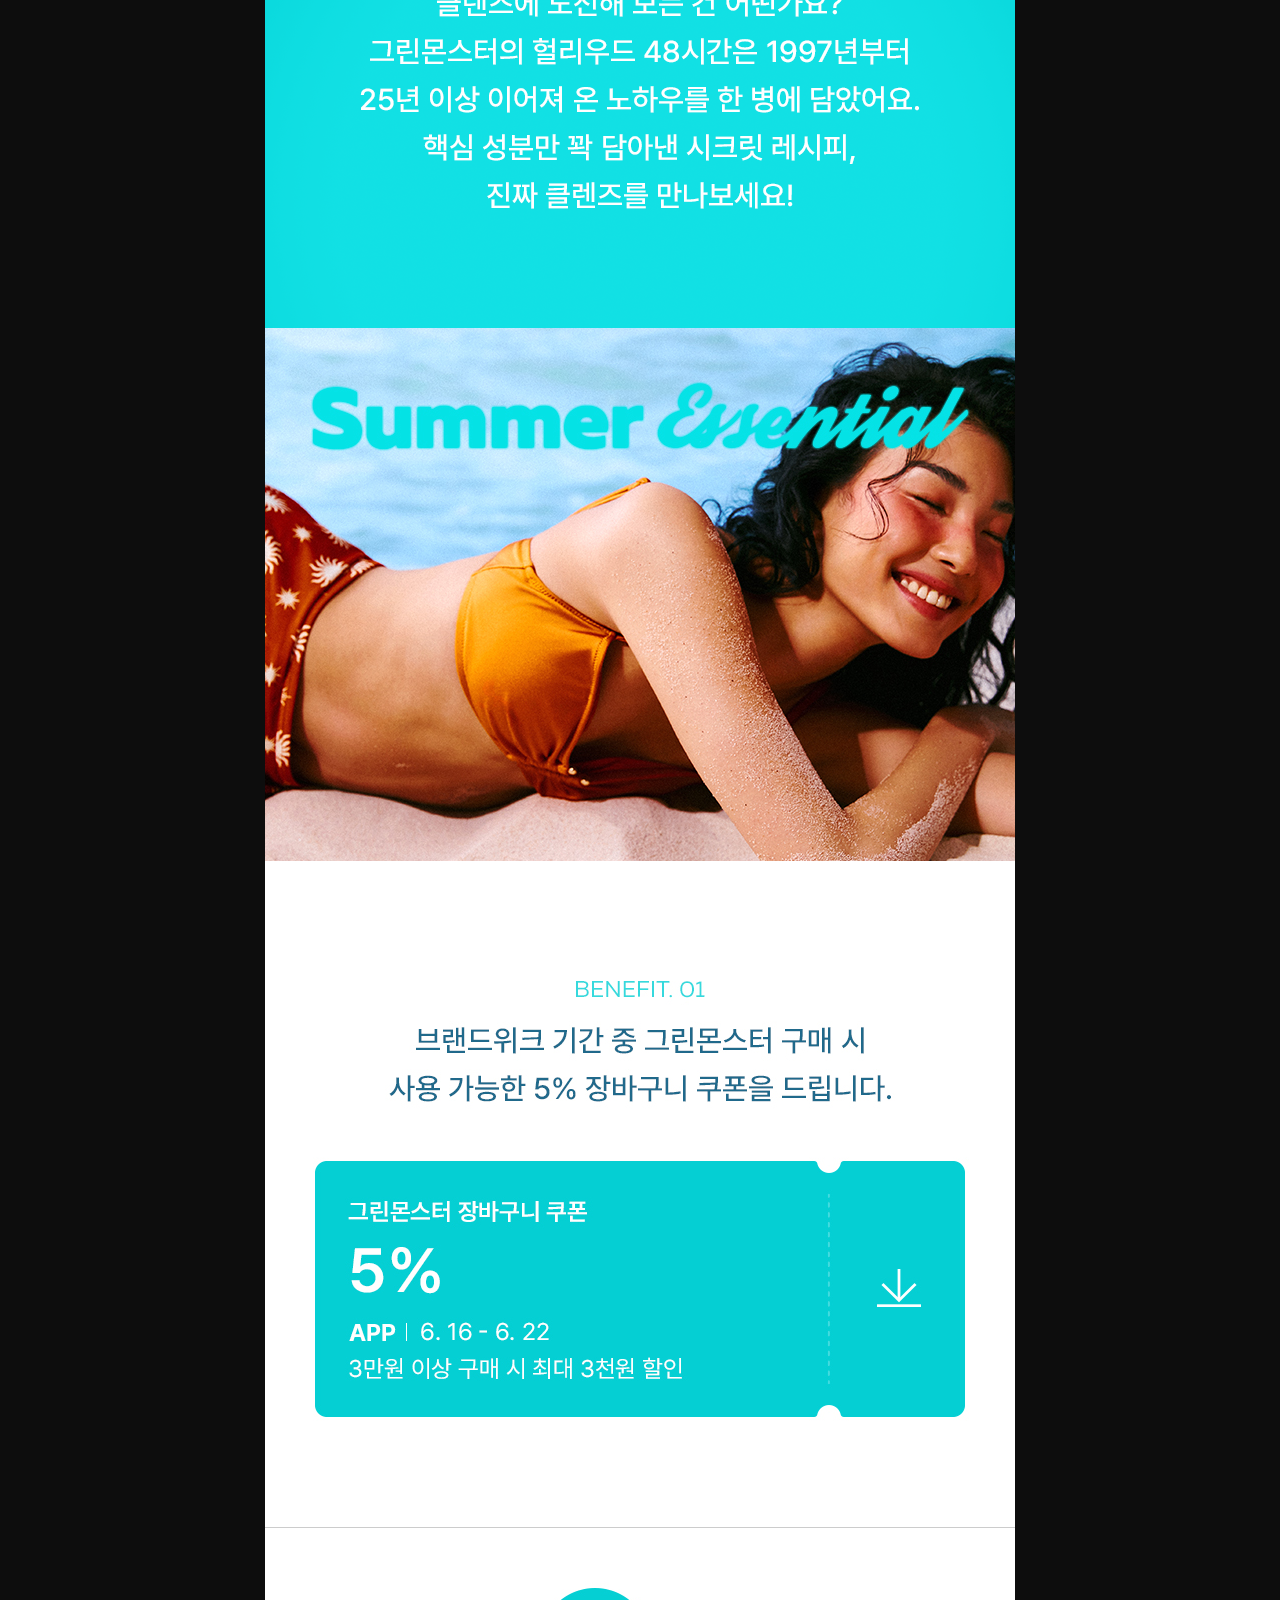
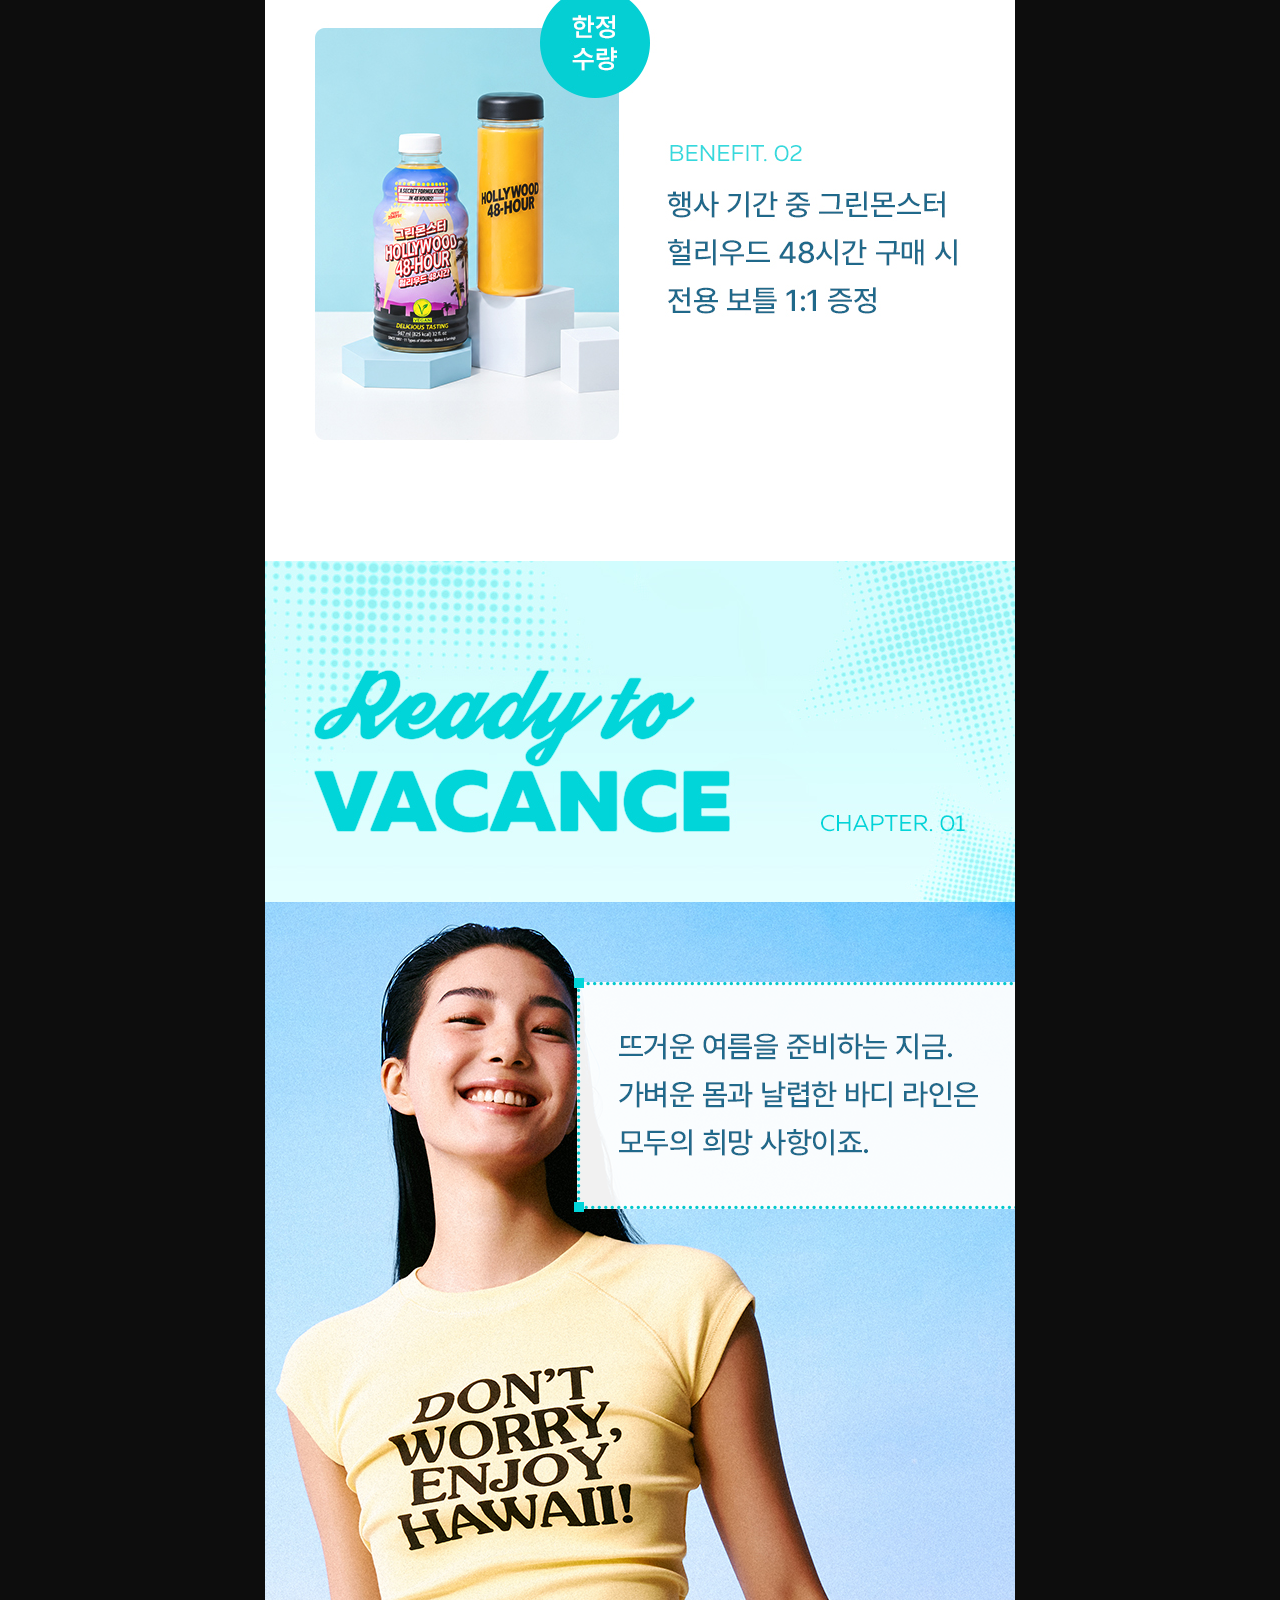
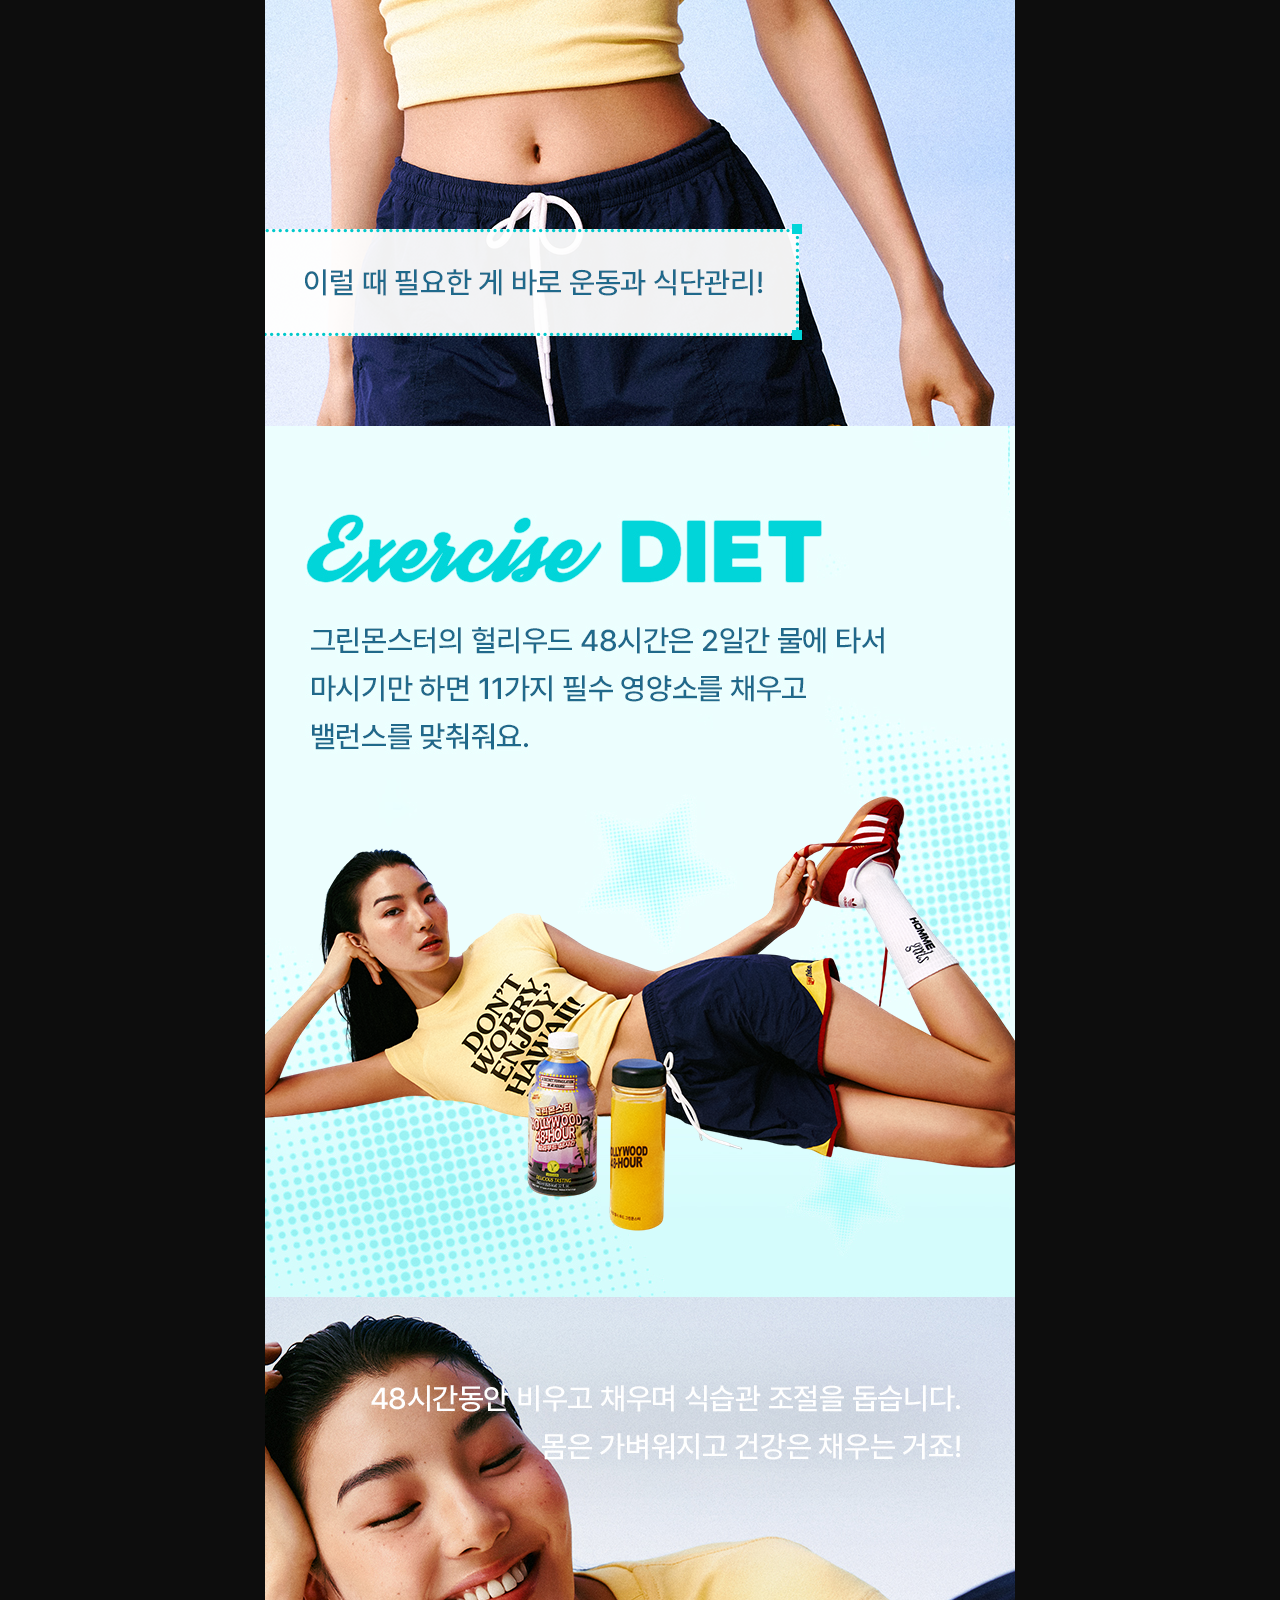
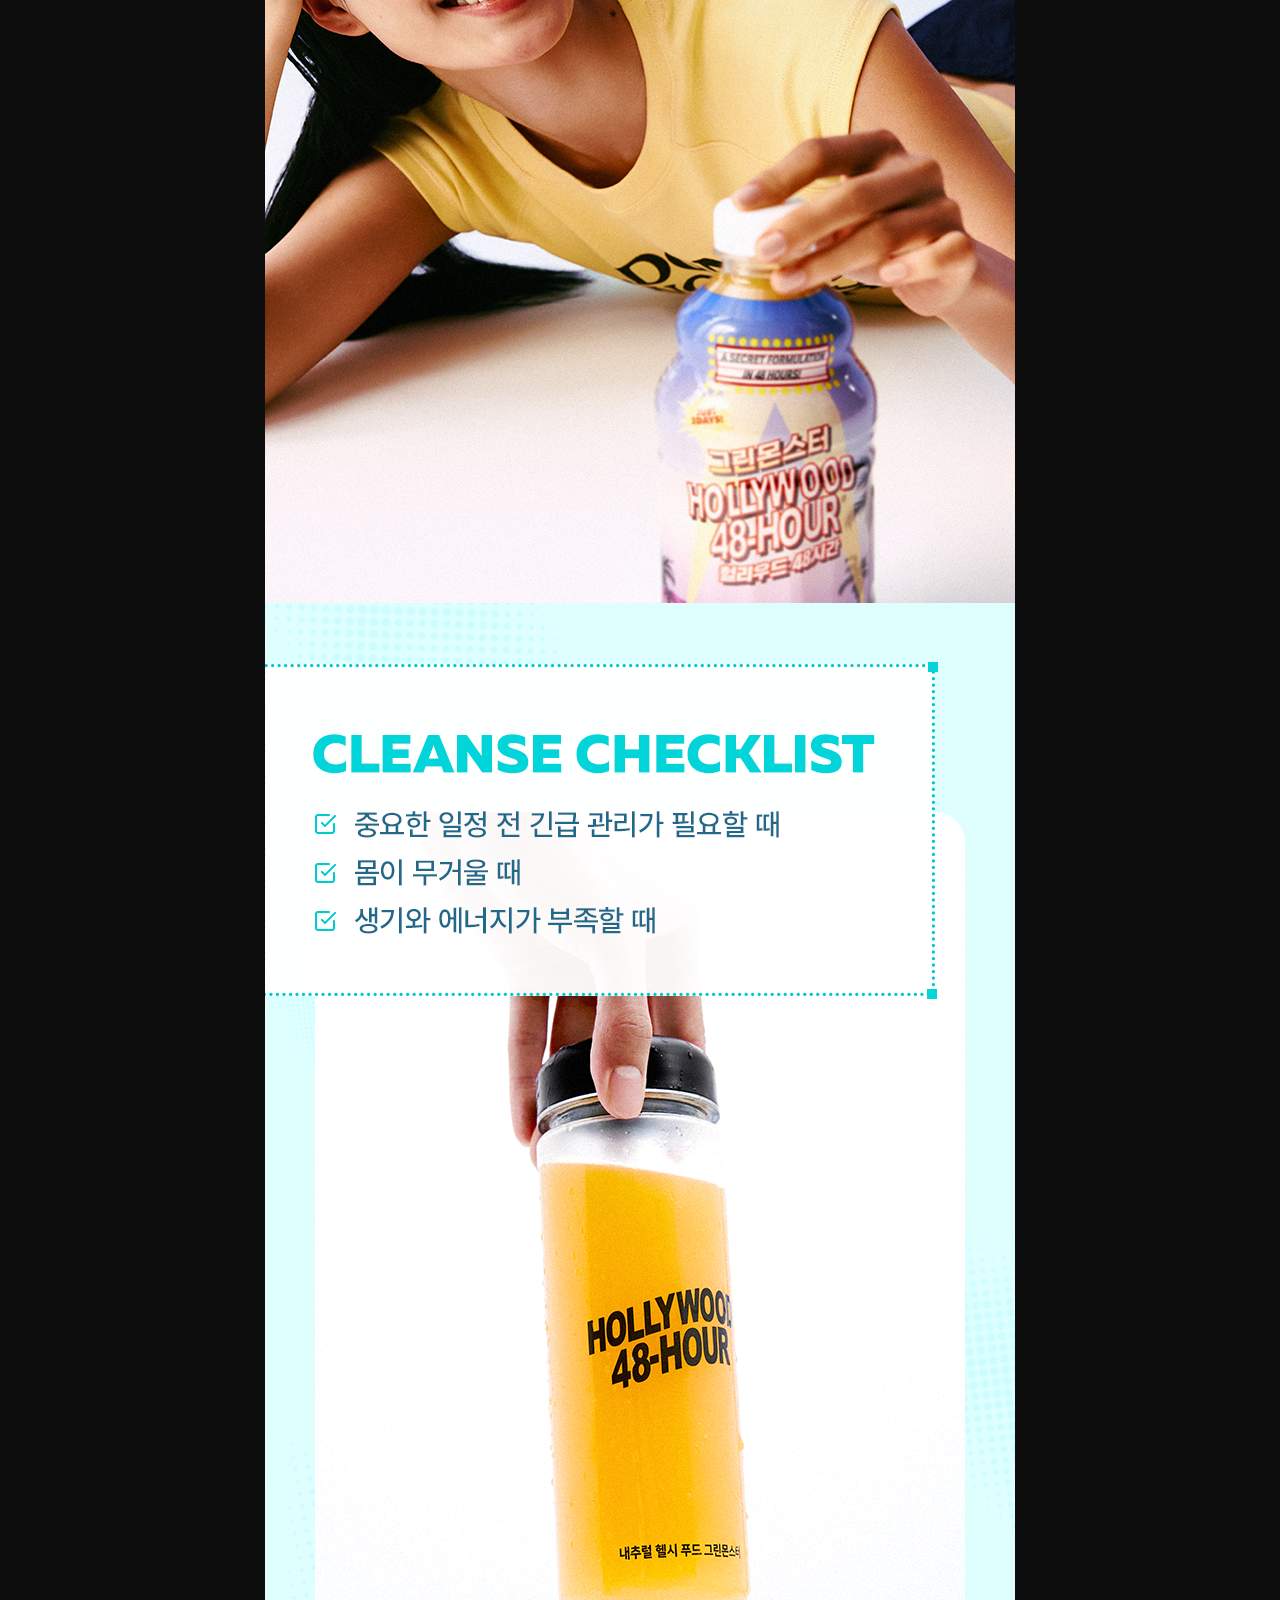
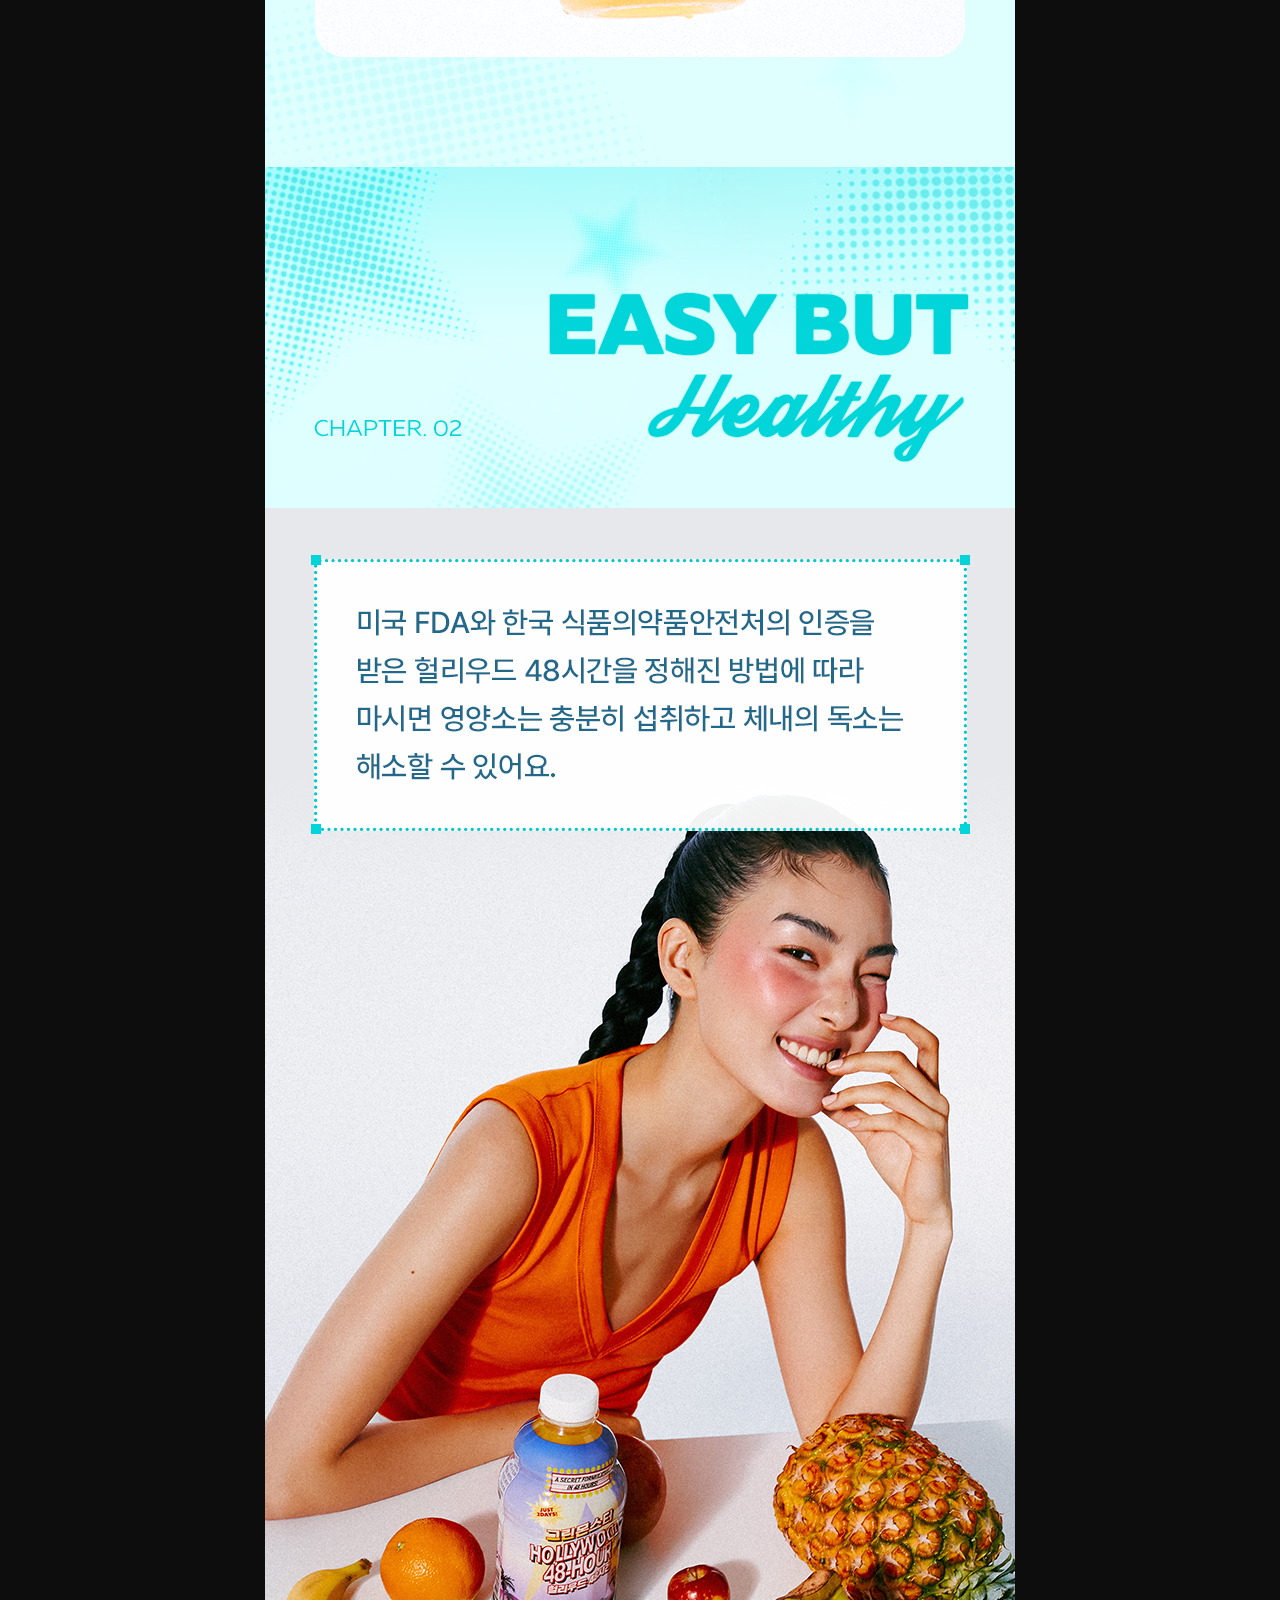
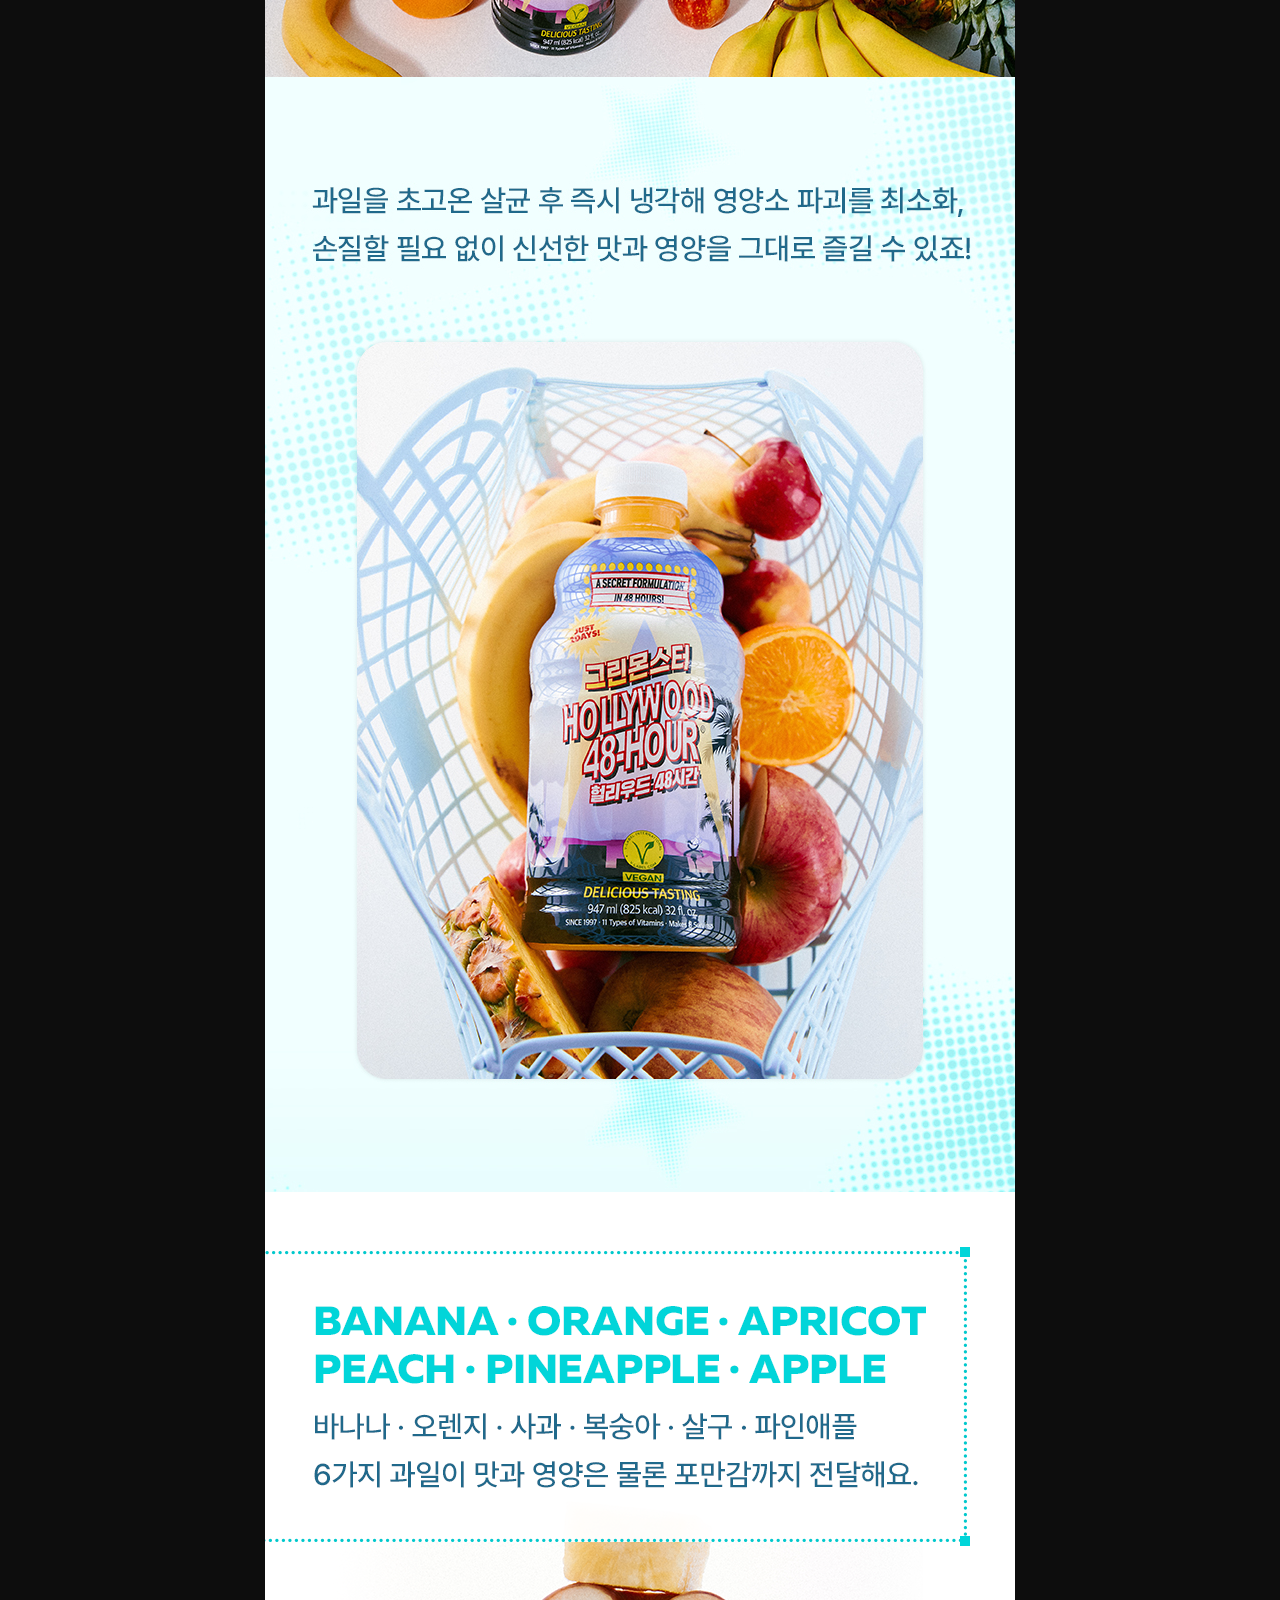
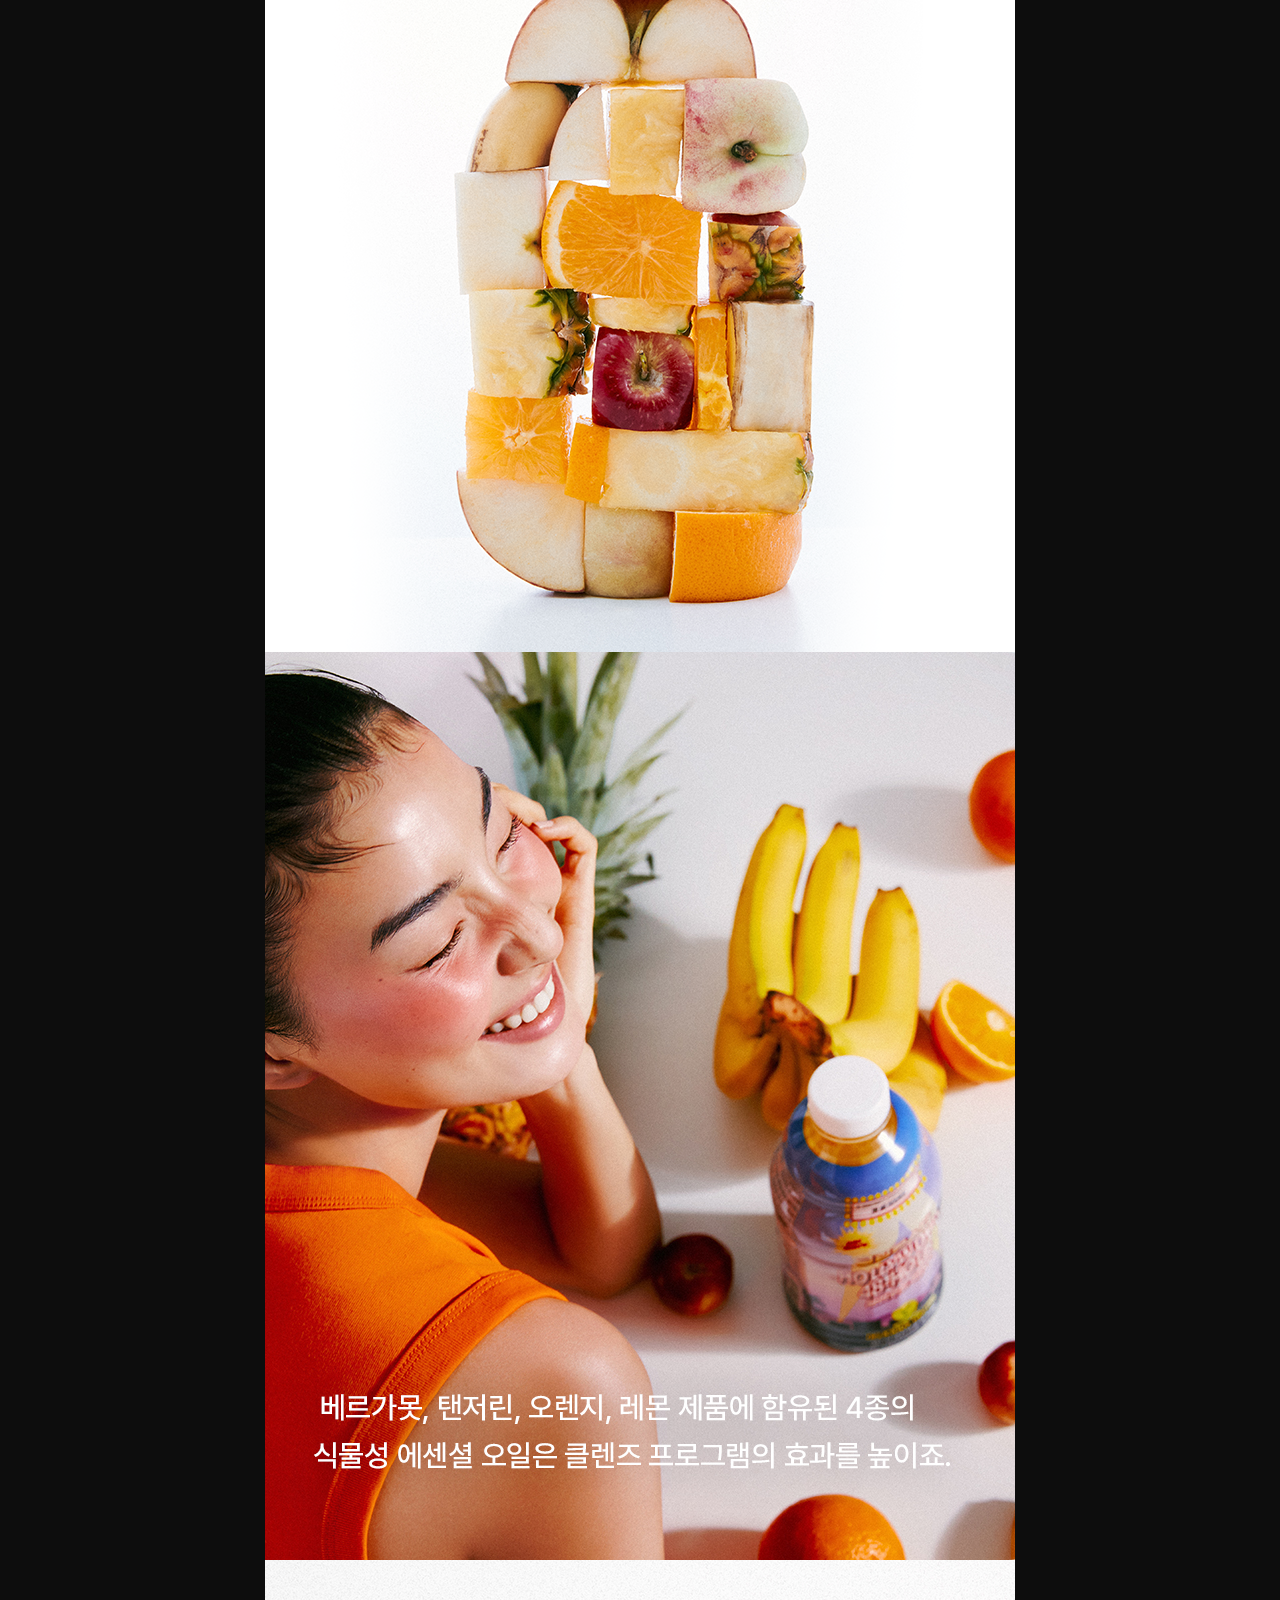
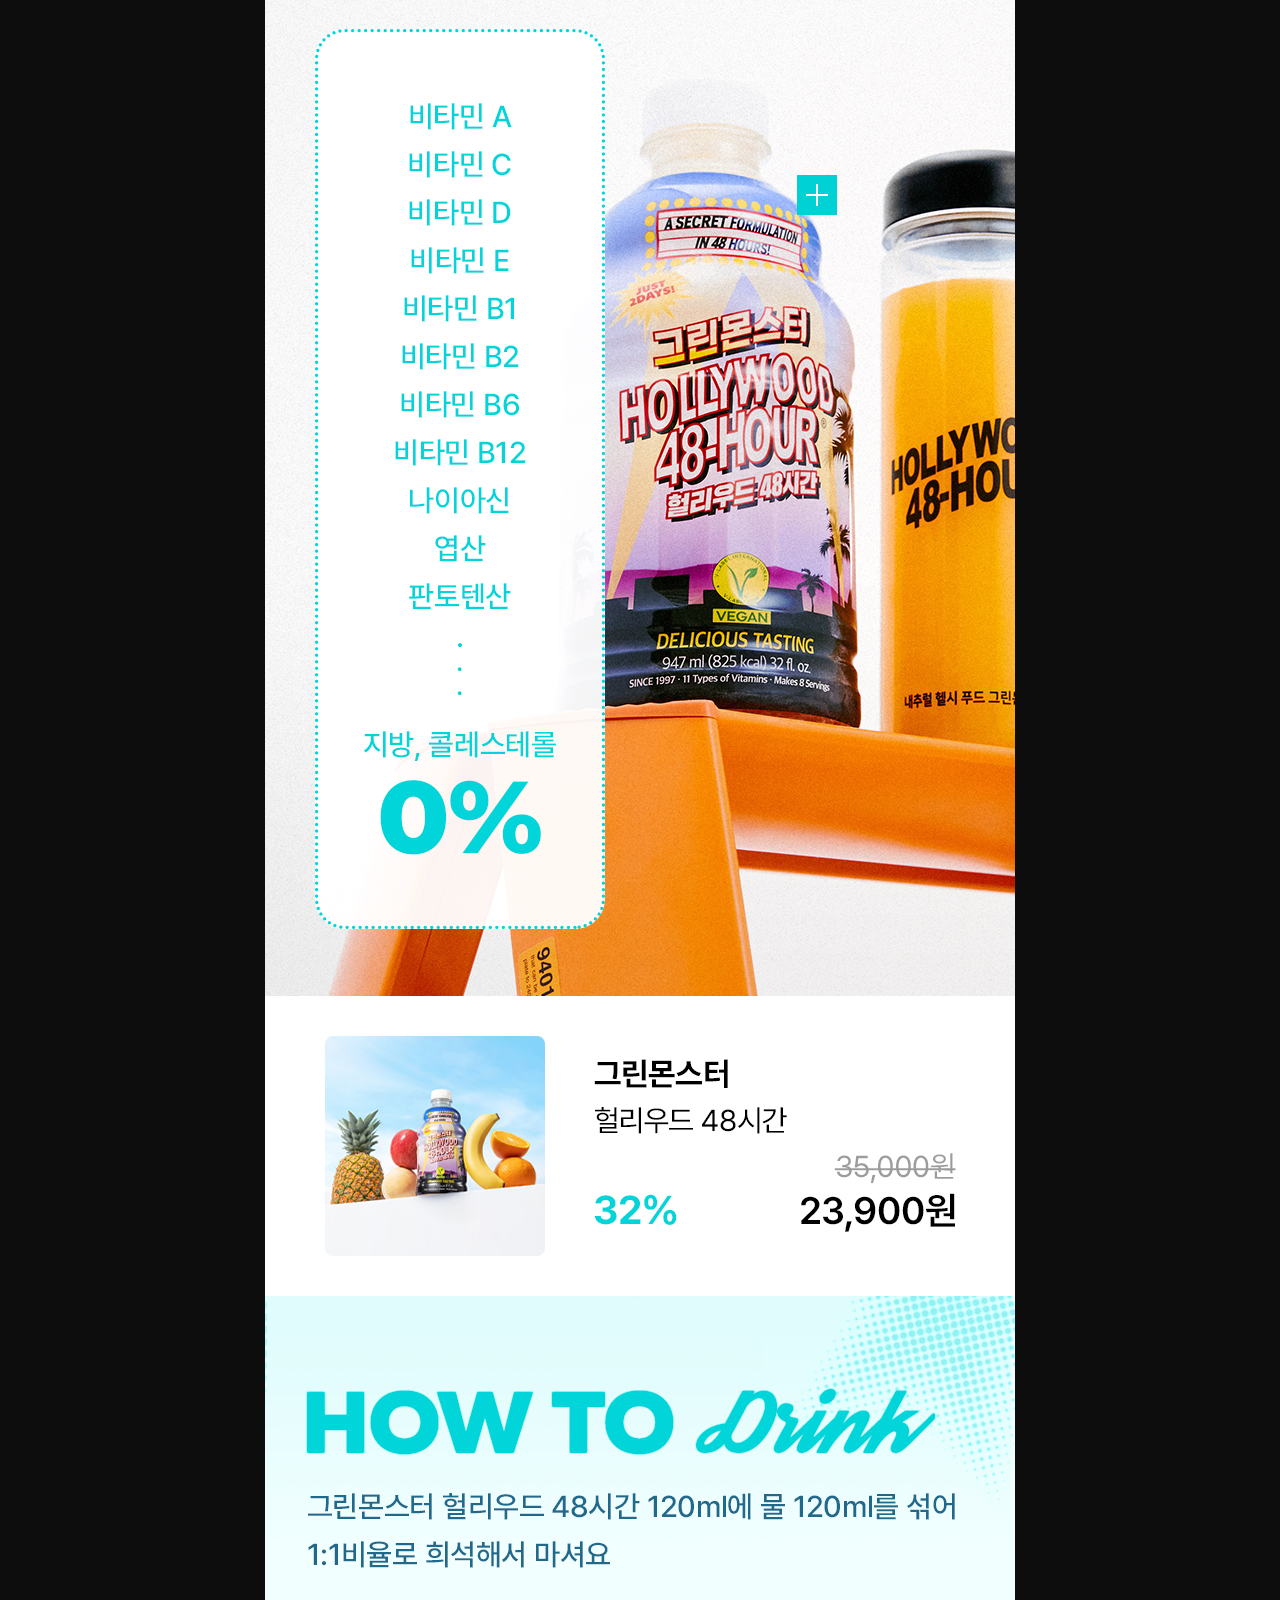
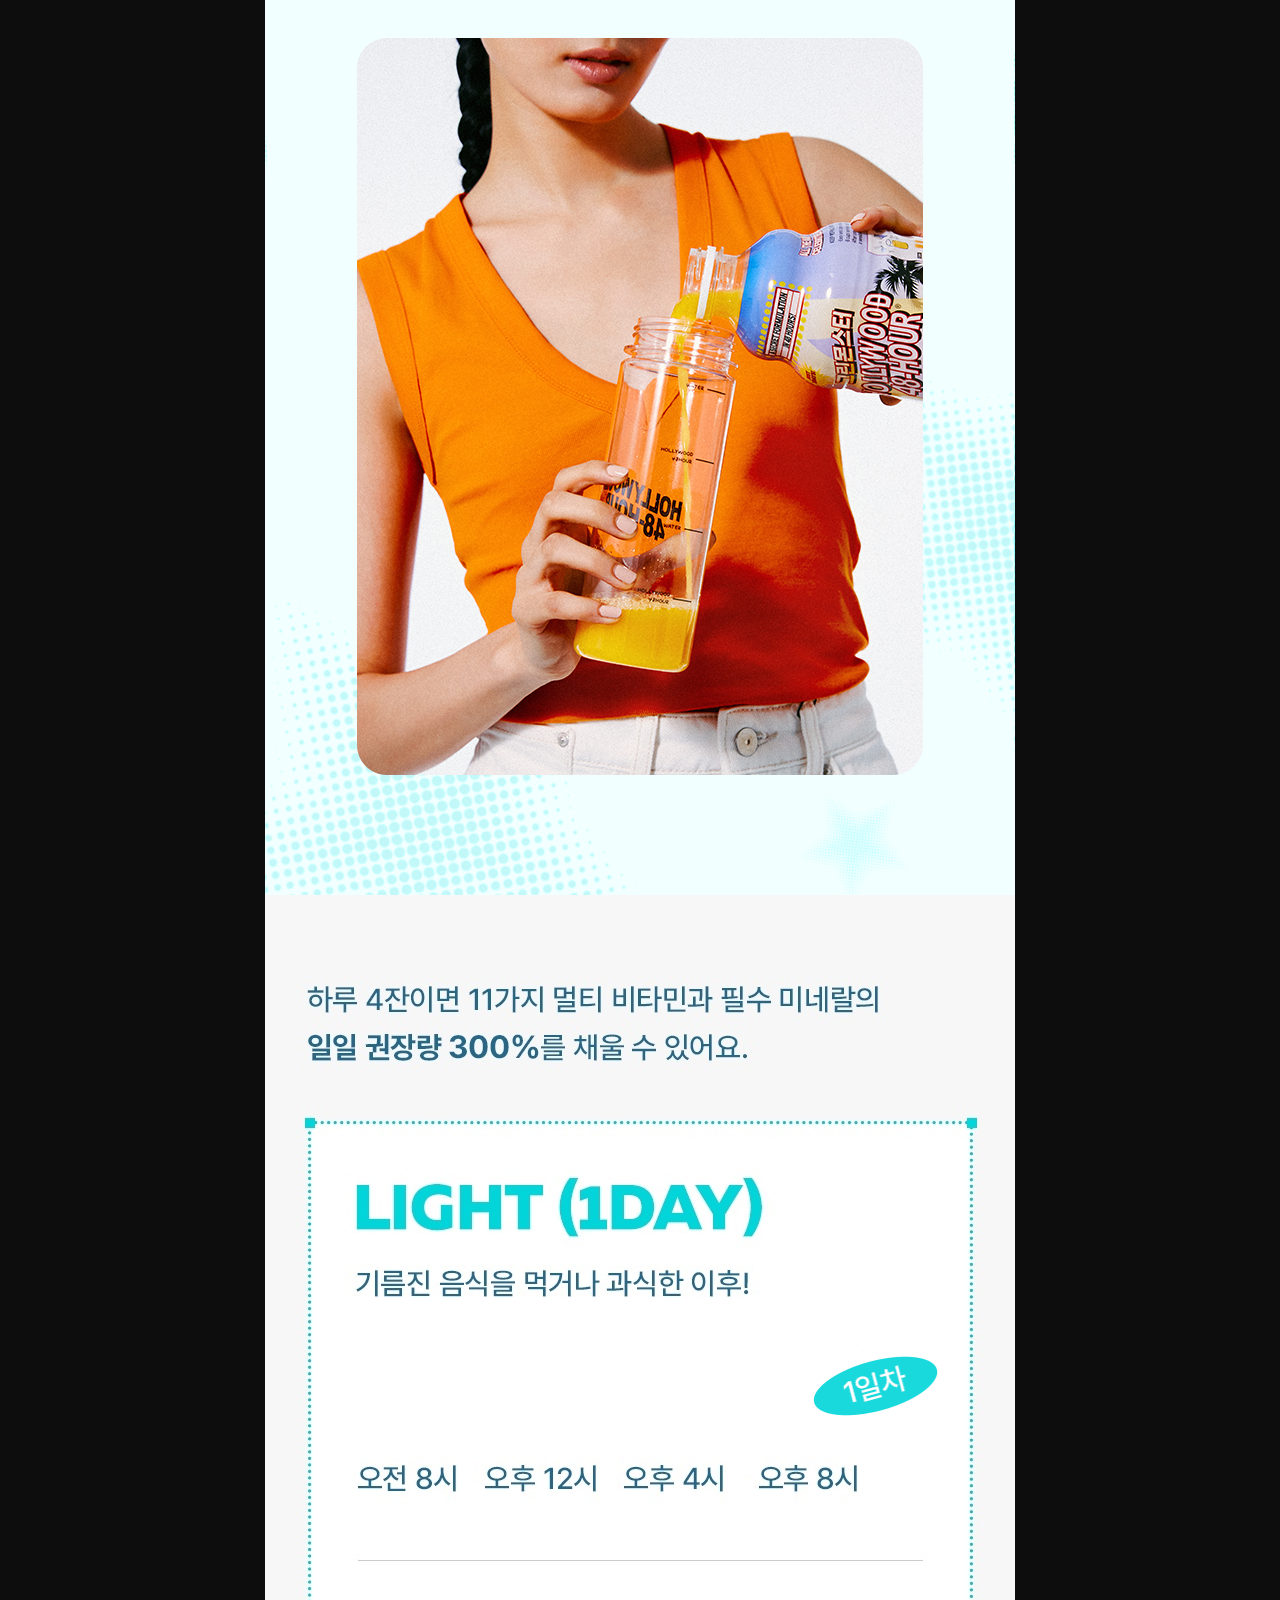
==== commit 2f79fd23: "mo_07: new background + model photo cutout arrives from right on scroll, matching original composite" ====
--- a/index.html
+++ b/index.html
@@ -47,7 +47,10 @@
   </div>
 
   <!-- 07 Exercise Diet -->
-  <img src="assets2/r07.jpg" alt="" />
+  <div class="ovl-wrap">
+    <img src="assets2/r07.jpg" alt="" />
+    <img class="reveal-txt dir-right" style="position:absolute; top:42.43%; left:-6.4%; width:112.8%;" src="assets2/r07-overlay.png" alt="" />
+  </div>
 
   <!-- 08 페이드인아웃 -->
   <div class="fade2">
--- a/css/style.css
+++ b/css/style.css
@@ -87,6 +87,9 @@
 
 /* ---- 사진 1장 + 텍스트 오버레이 ---- */
 .static-txt{ position:relative; width:100%; }
+
+/* ---- 사진 1장 + 자유 위치 오버레이 (좌표는 inline style로 직접 지정) ---- */
+.ovl-wrap{ position:relative; width:100%; }
 .static-txt > *:last-child{ position:absolute; inset:0; width:100%; }
 
 /* 텍스트 오버레이 스크롤 등장 모션 (js/reveal.js 가 .is-in 토글) — 방향별로 교차 사용 */
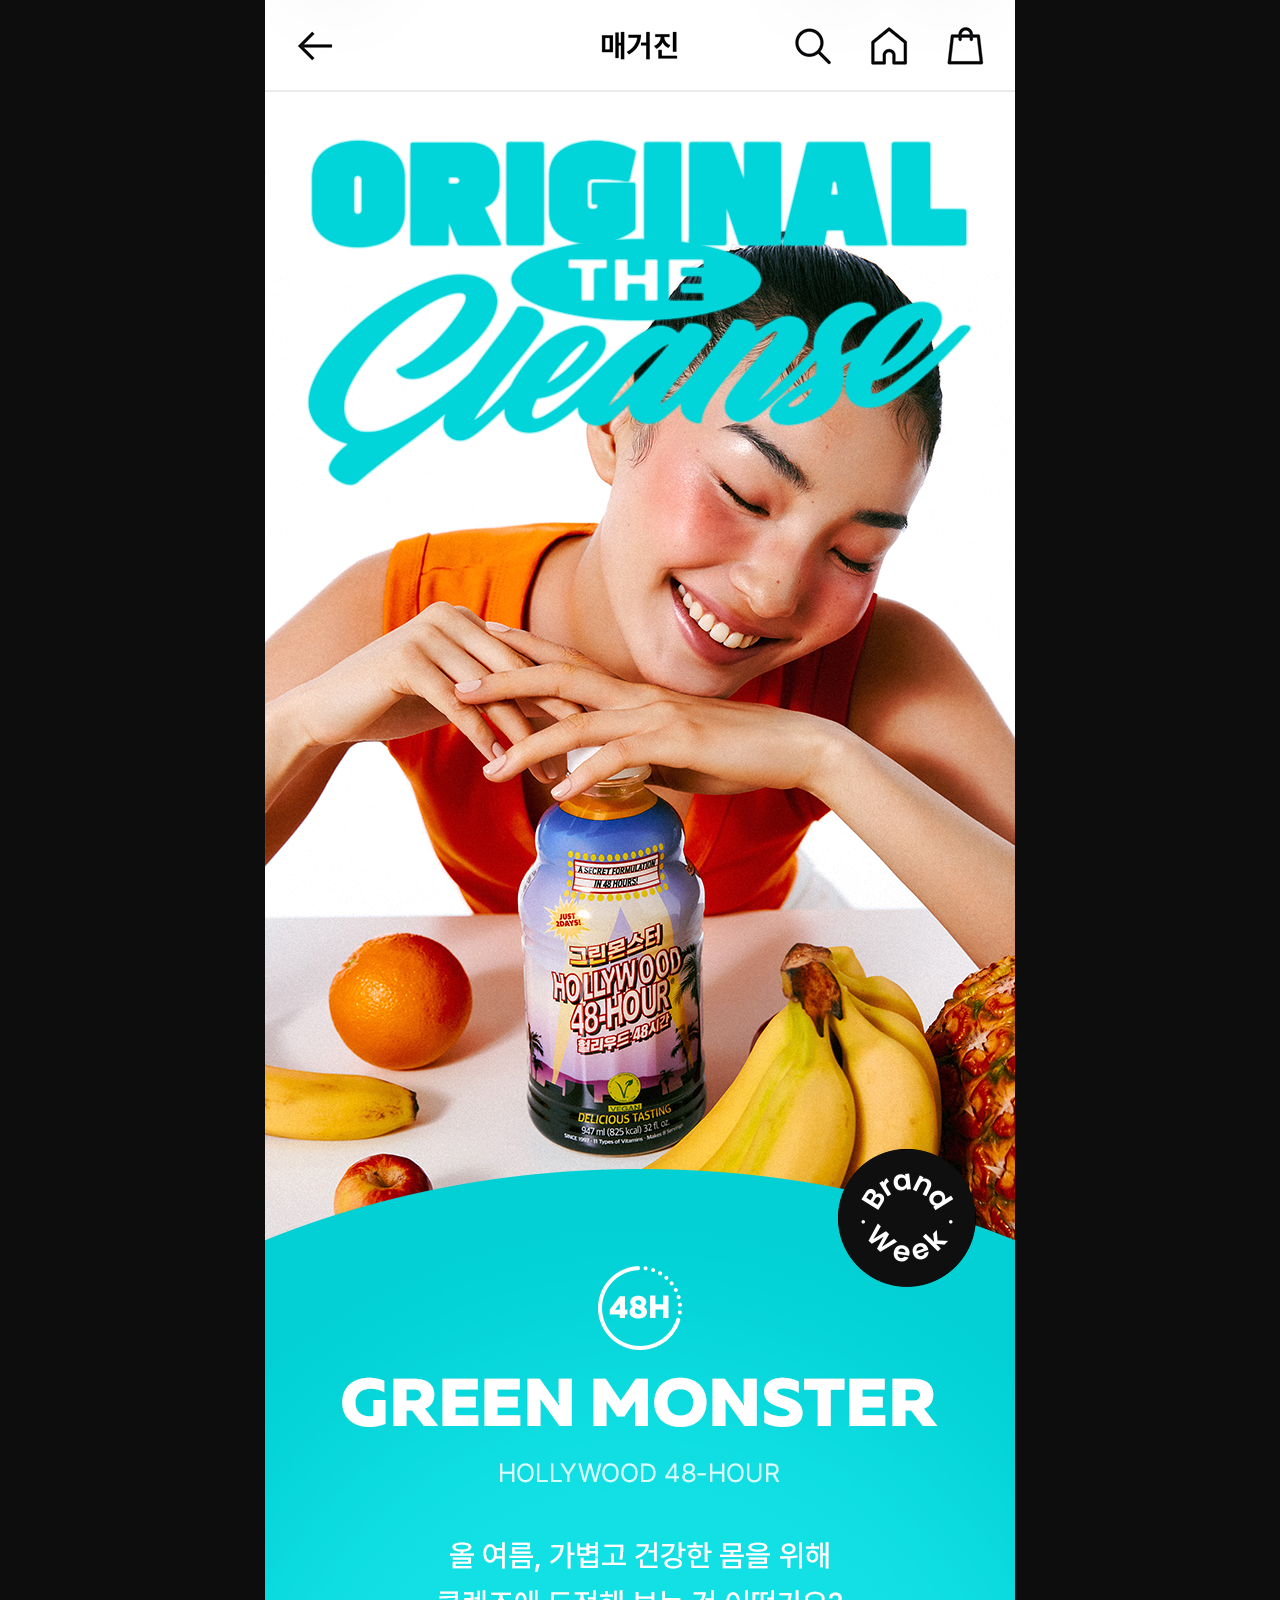
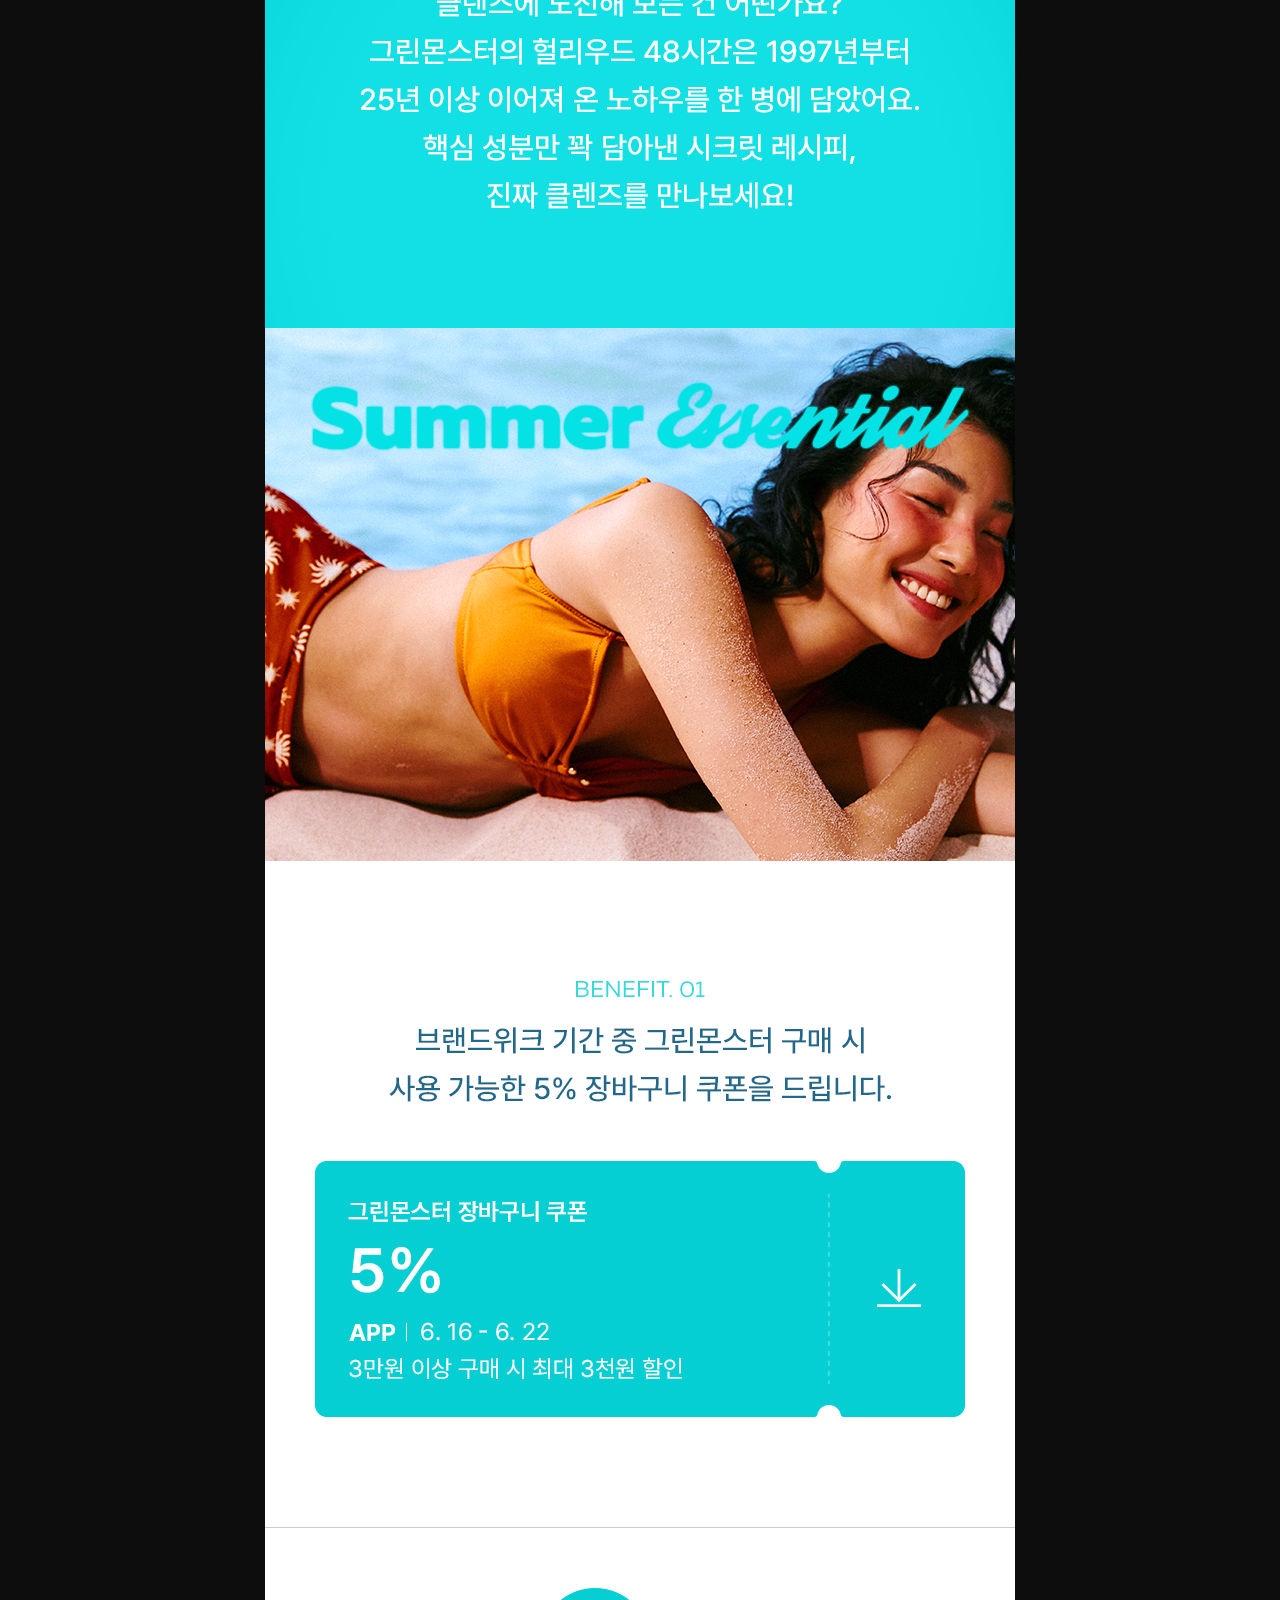
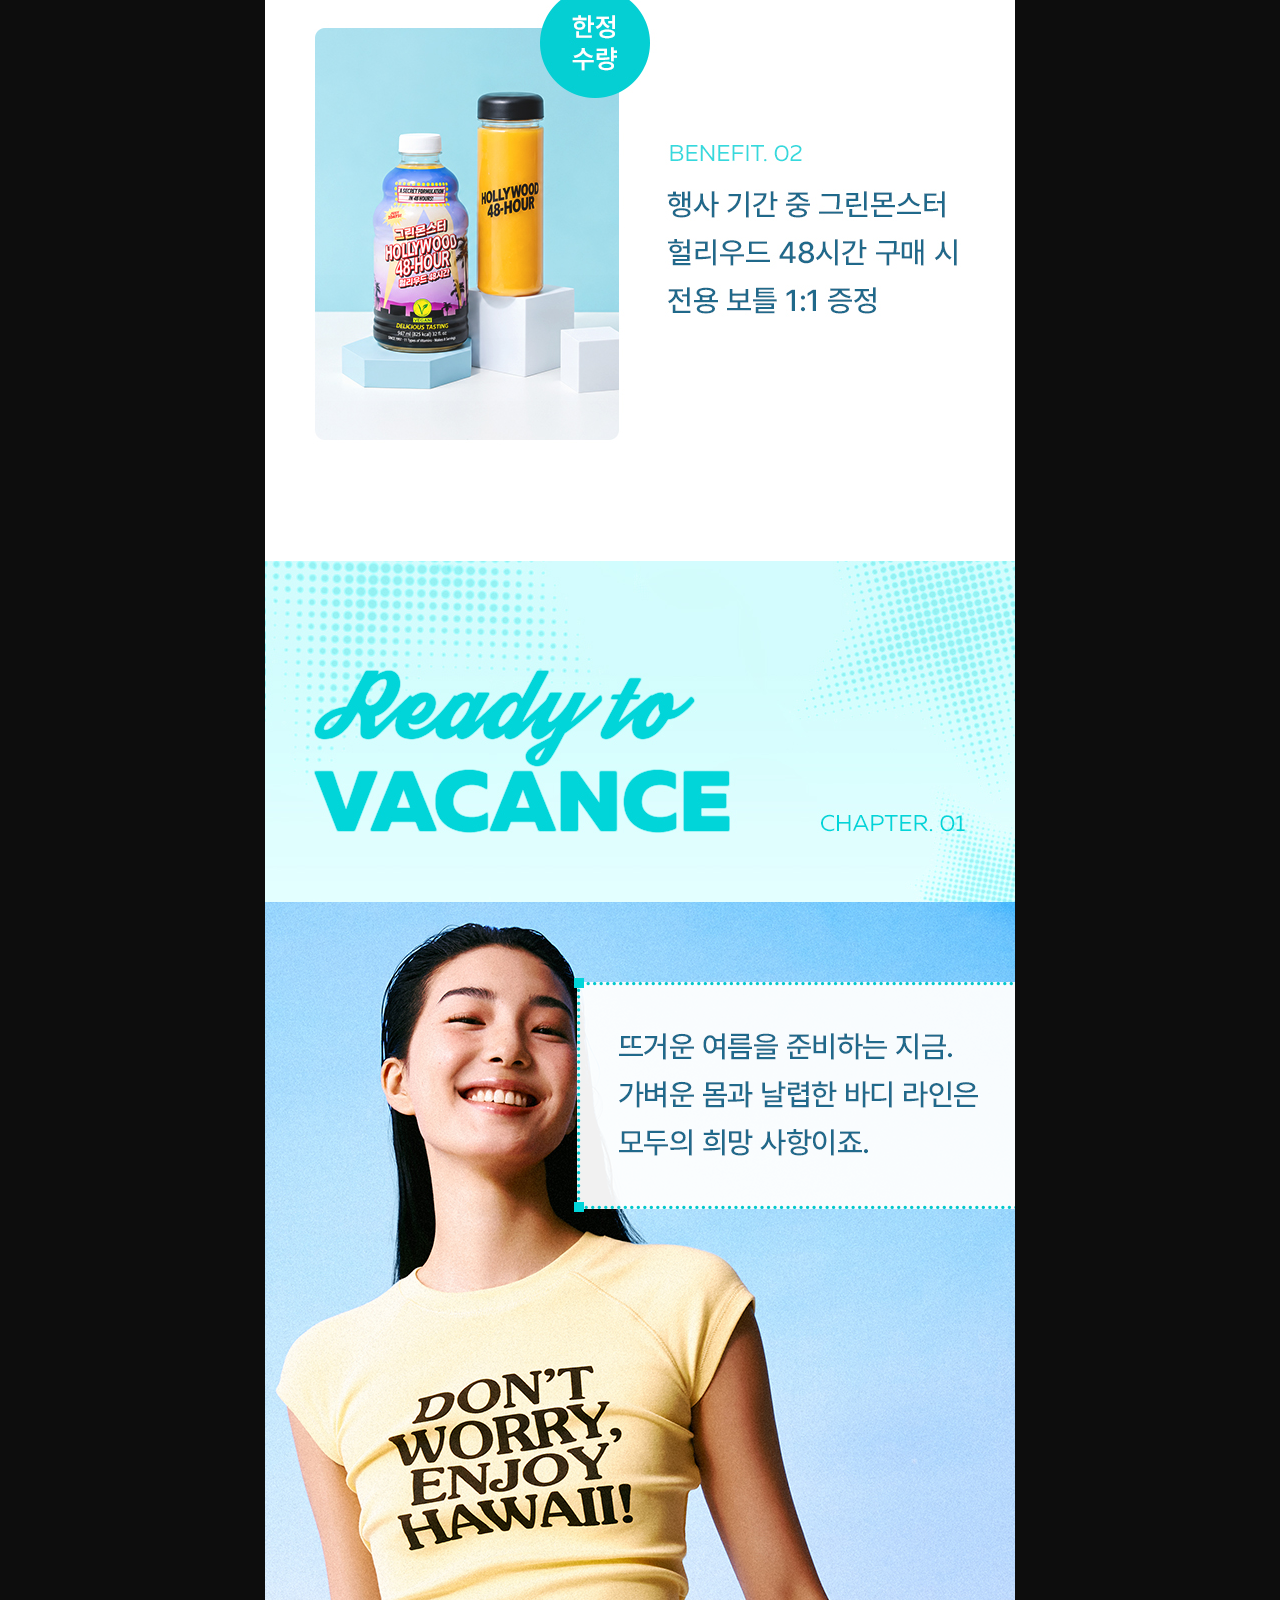
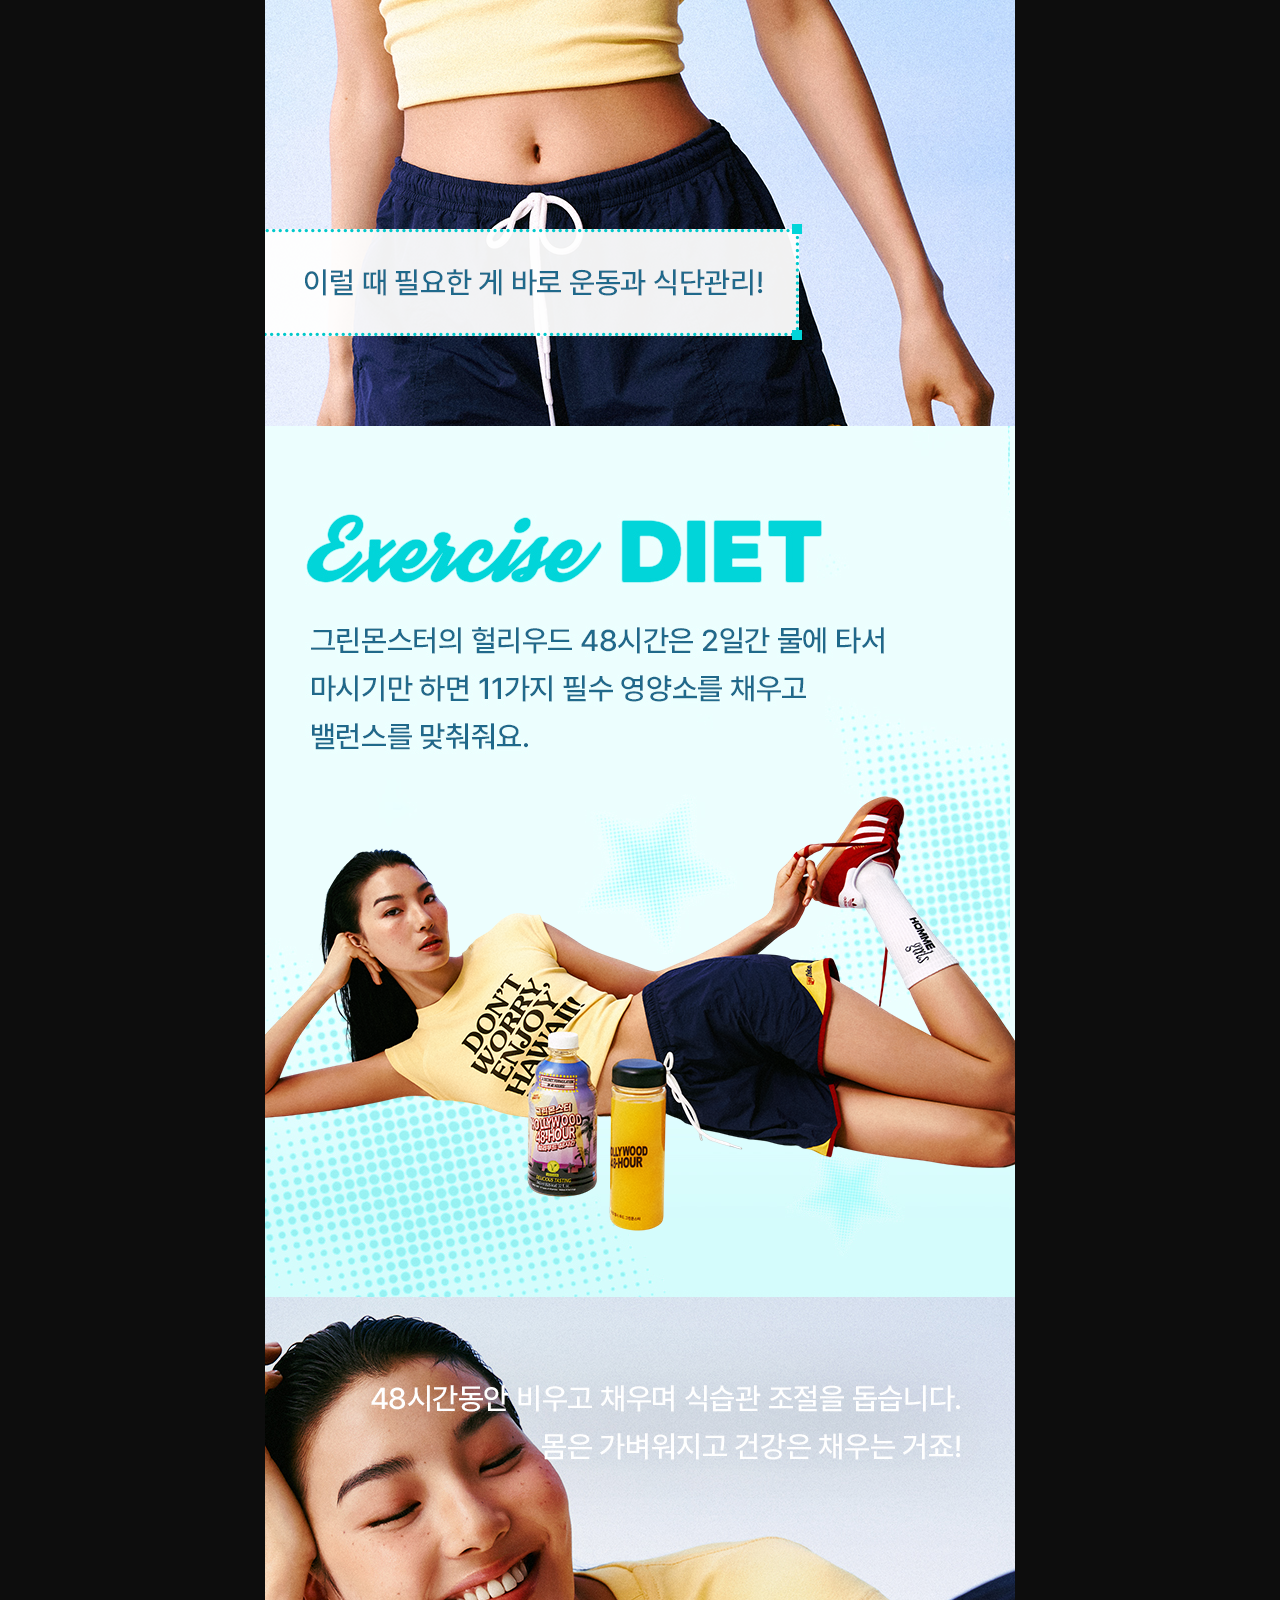
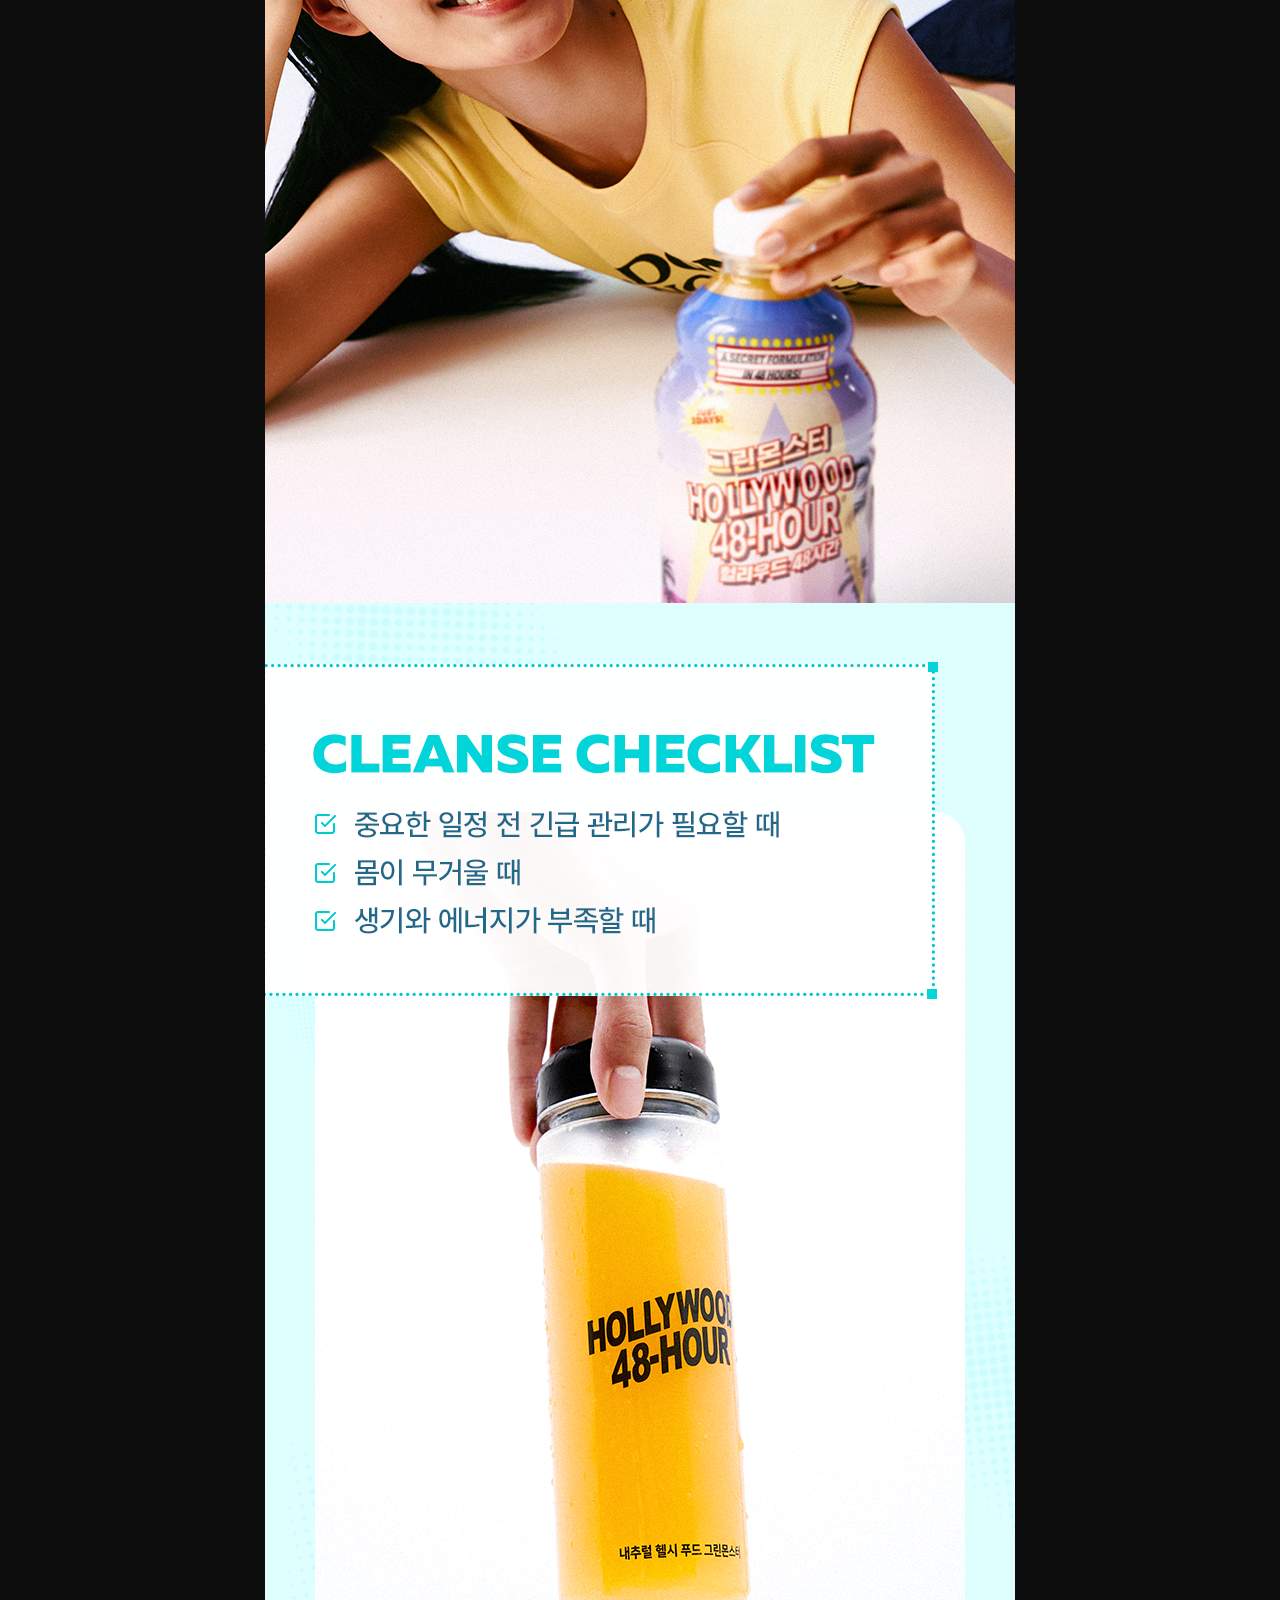
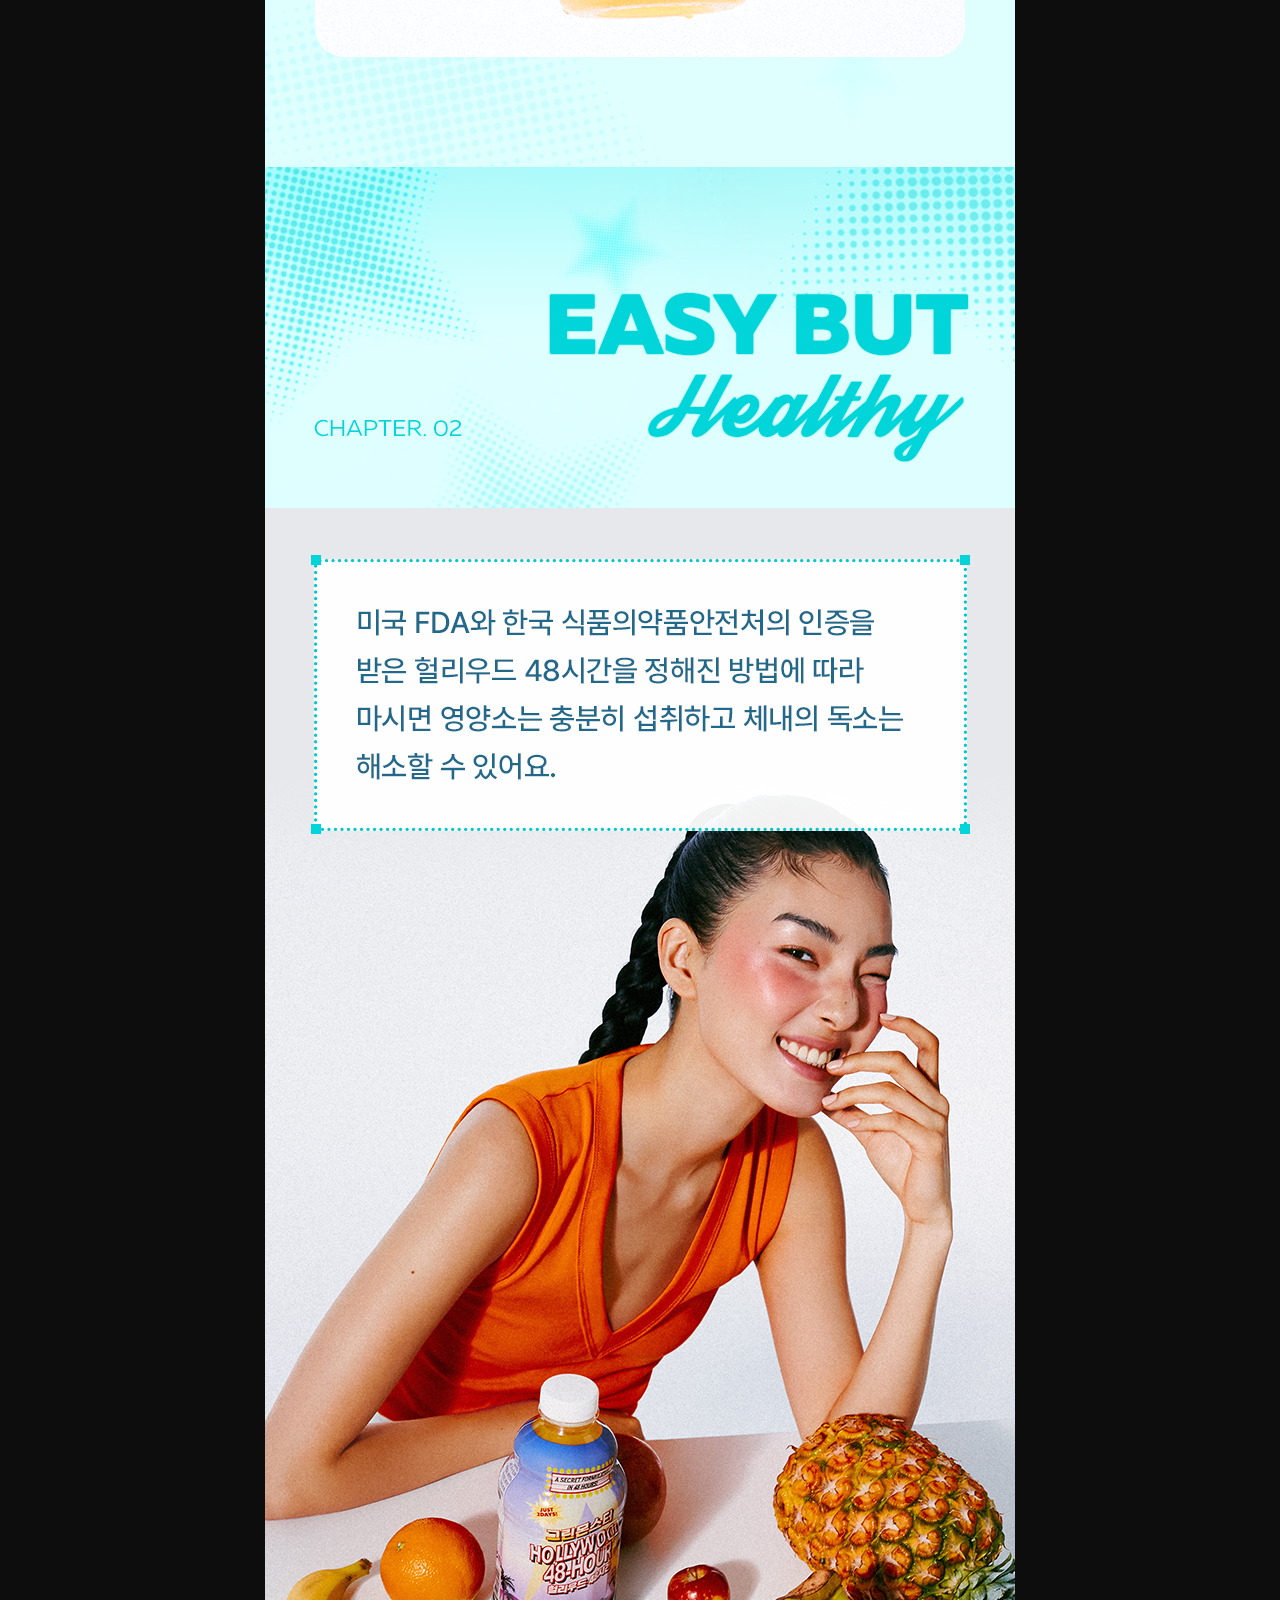
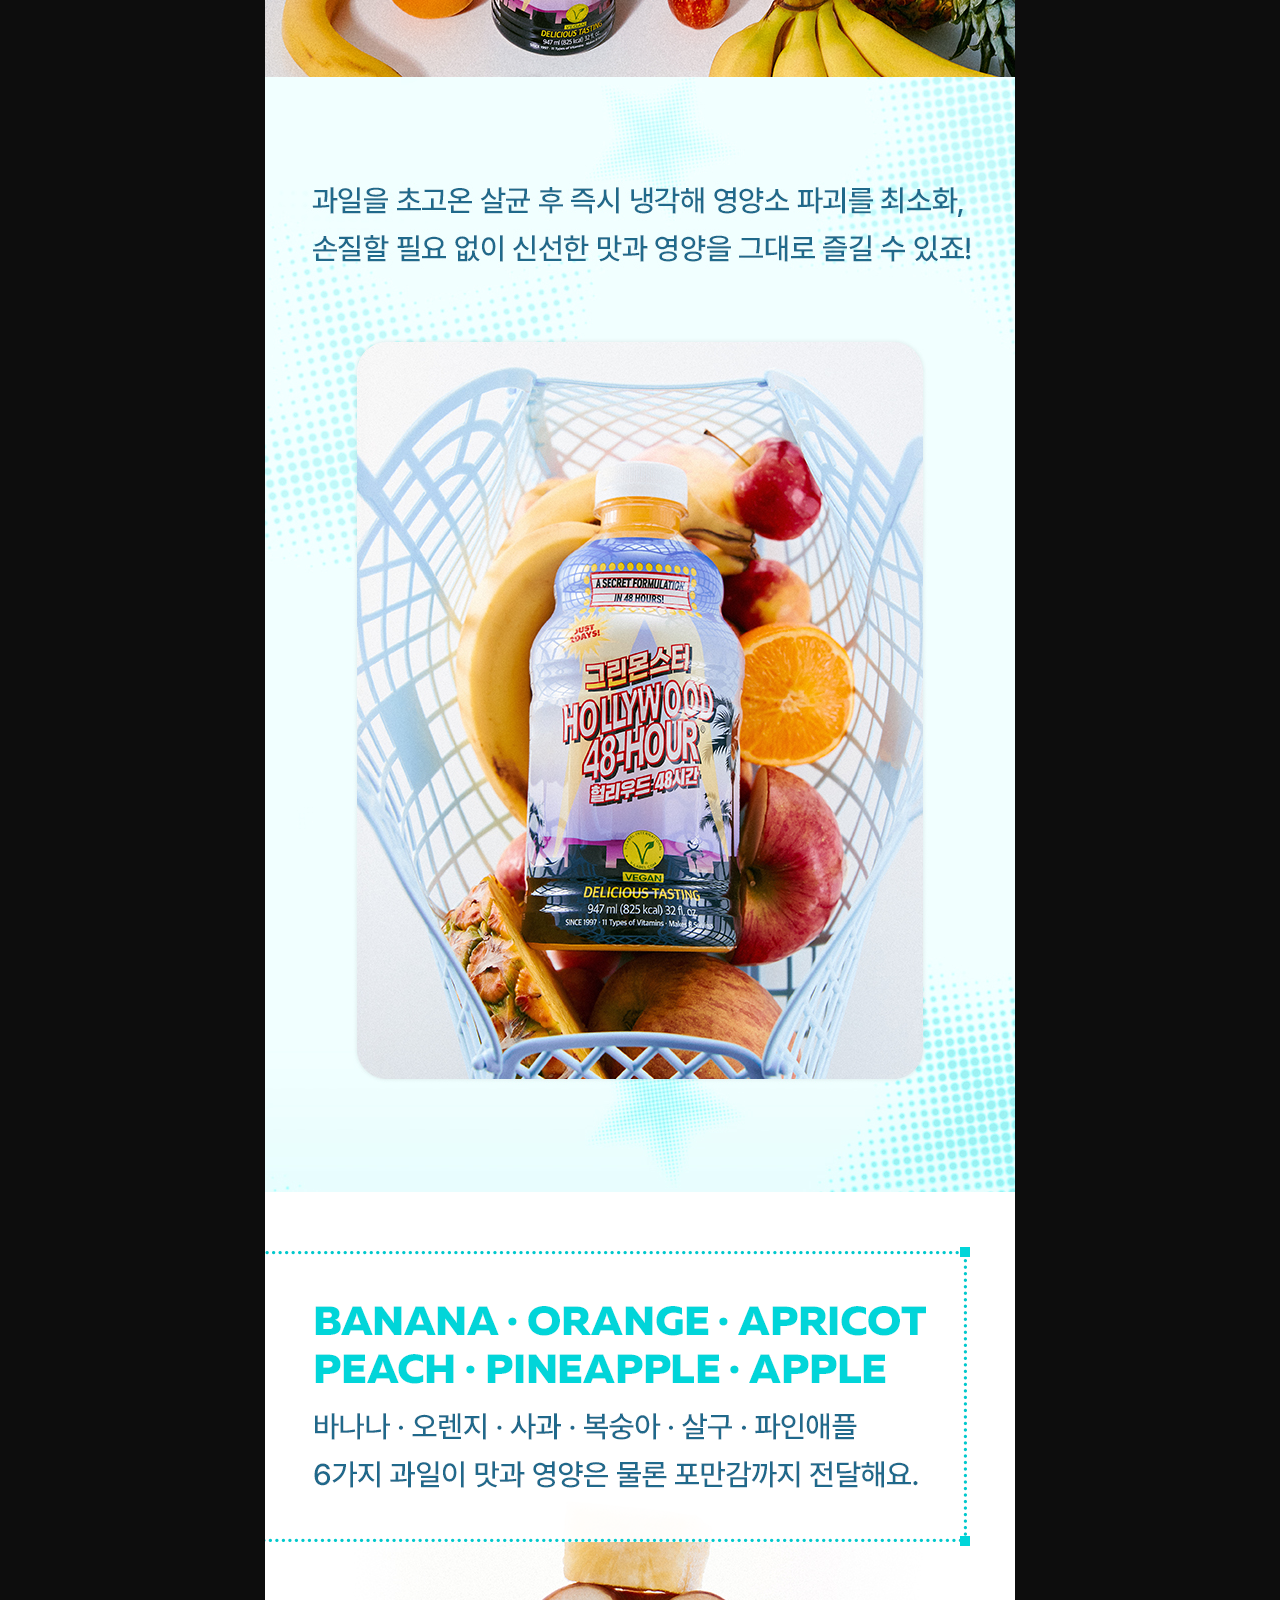
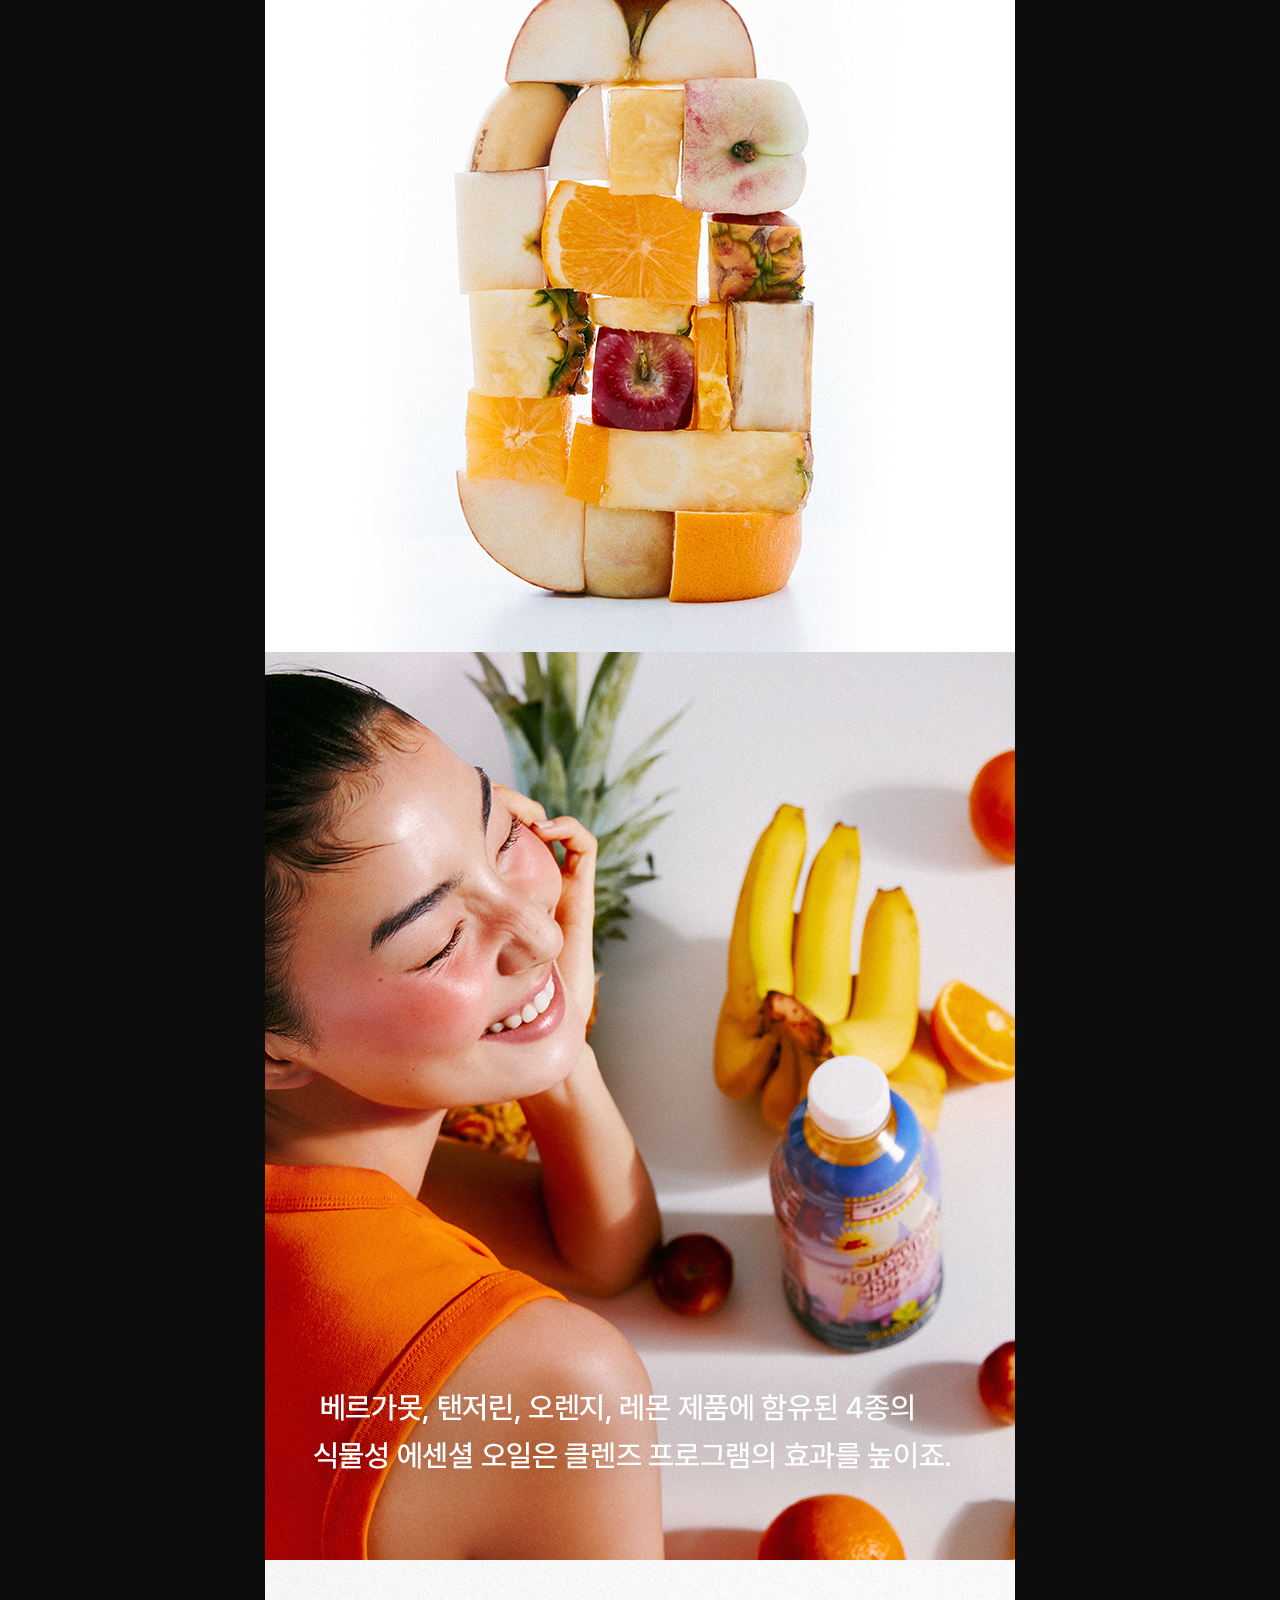
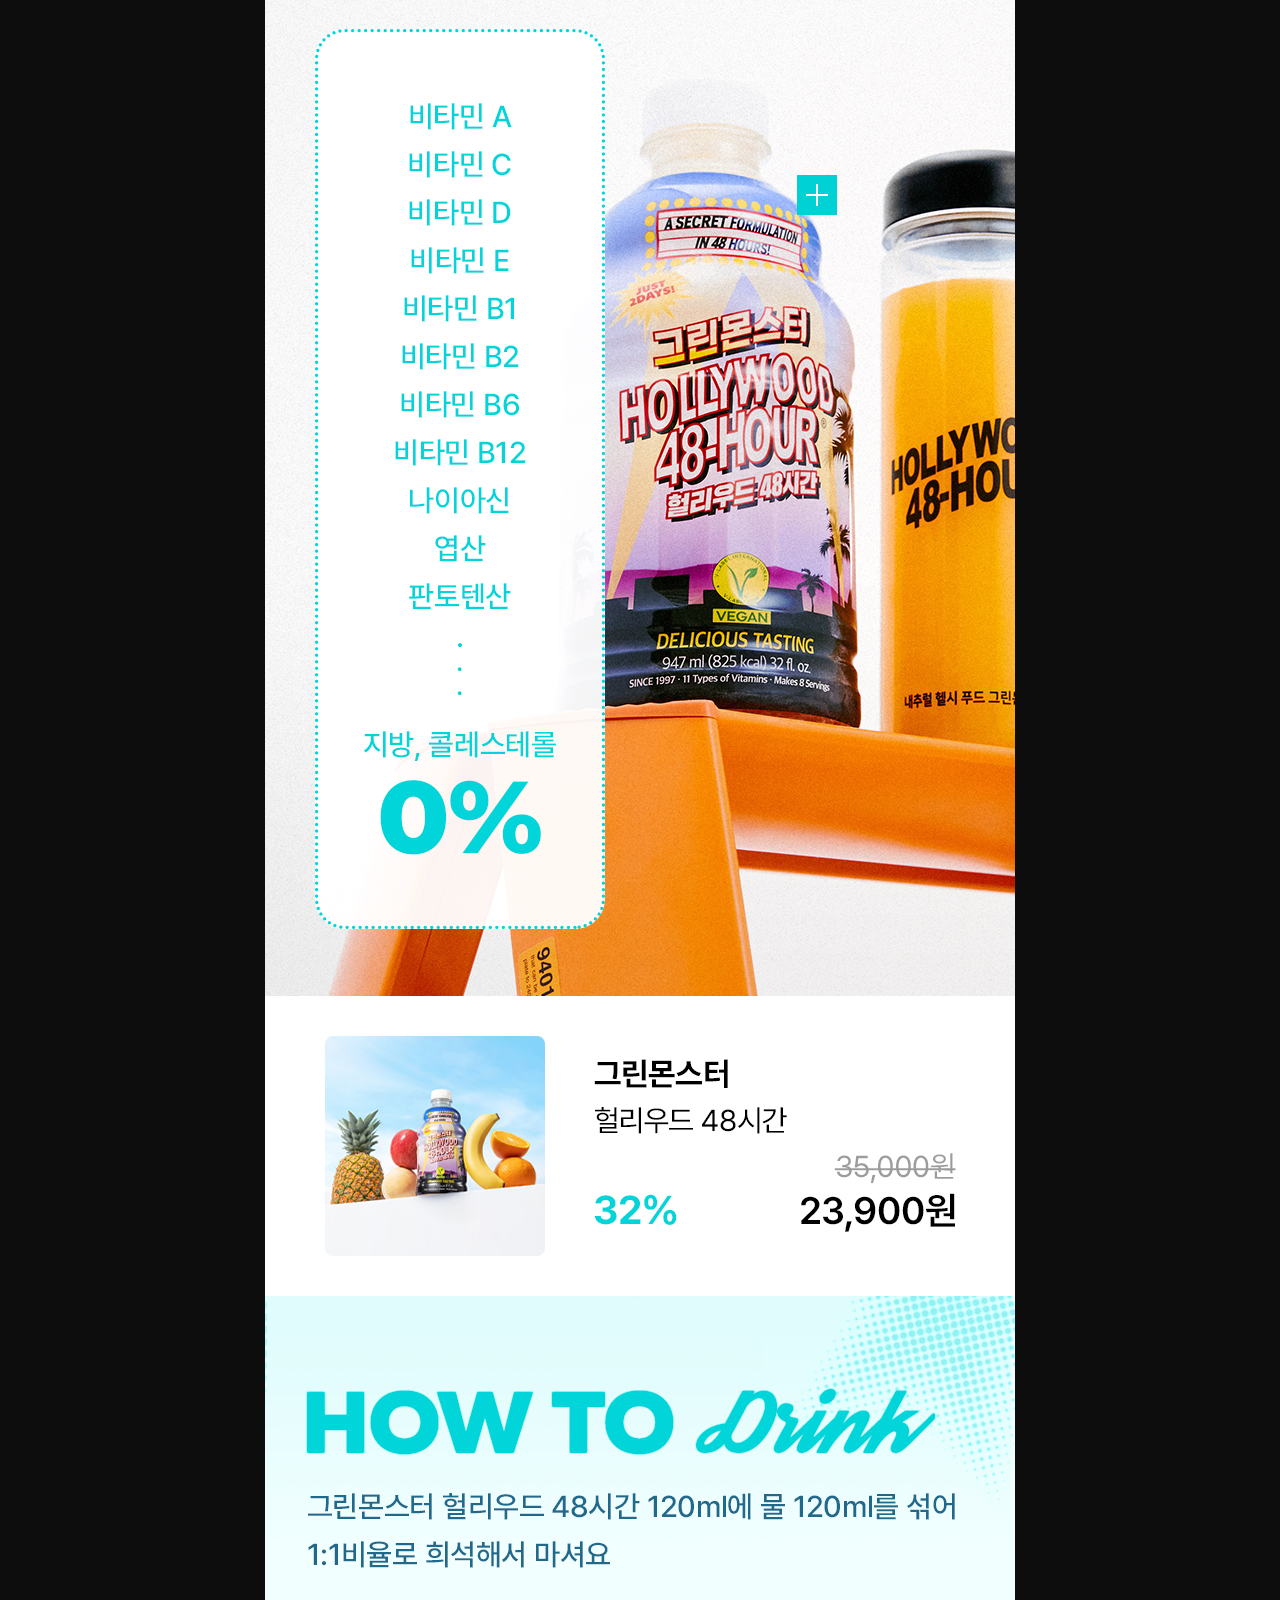
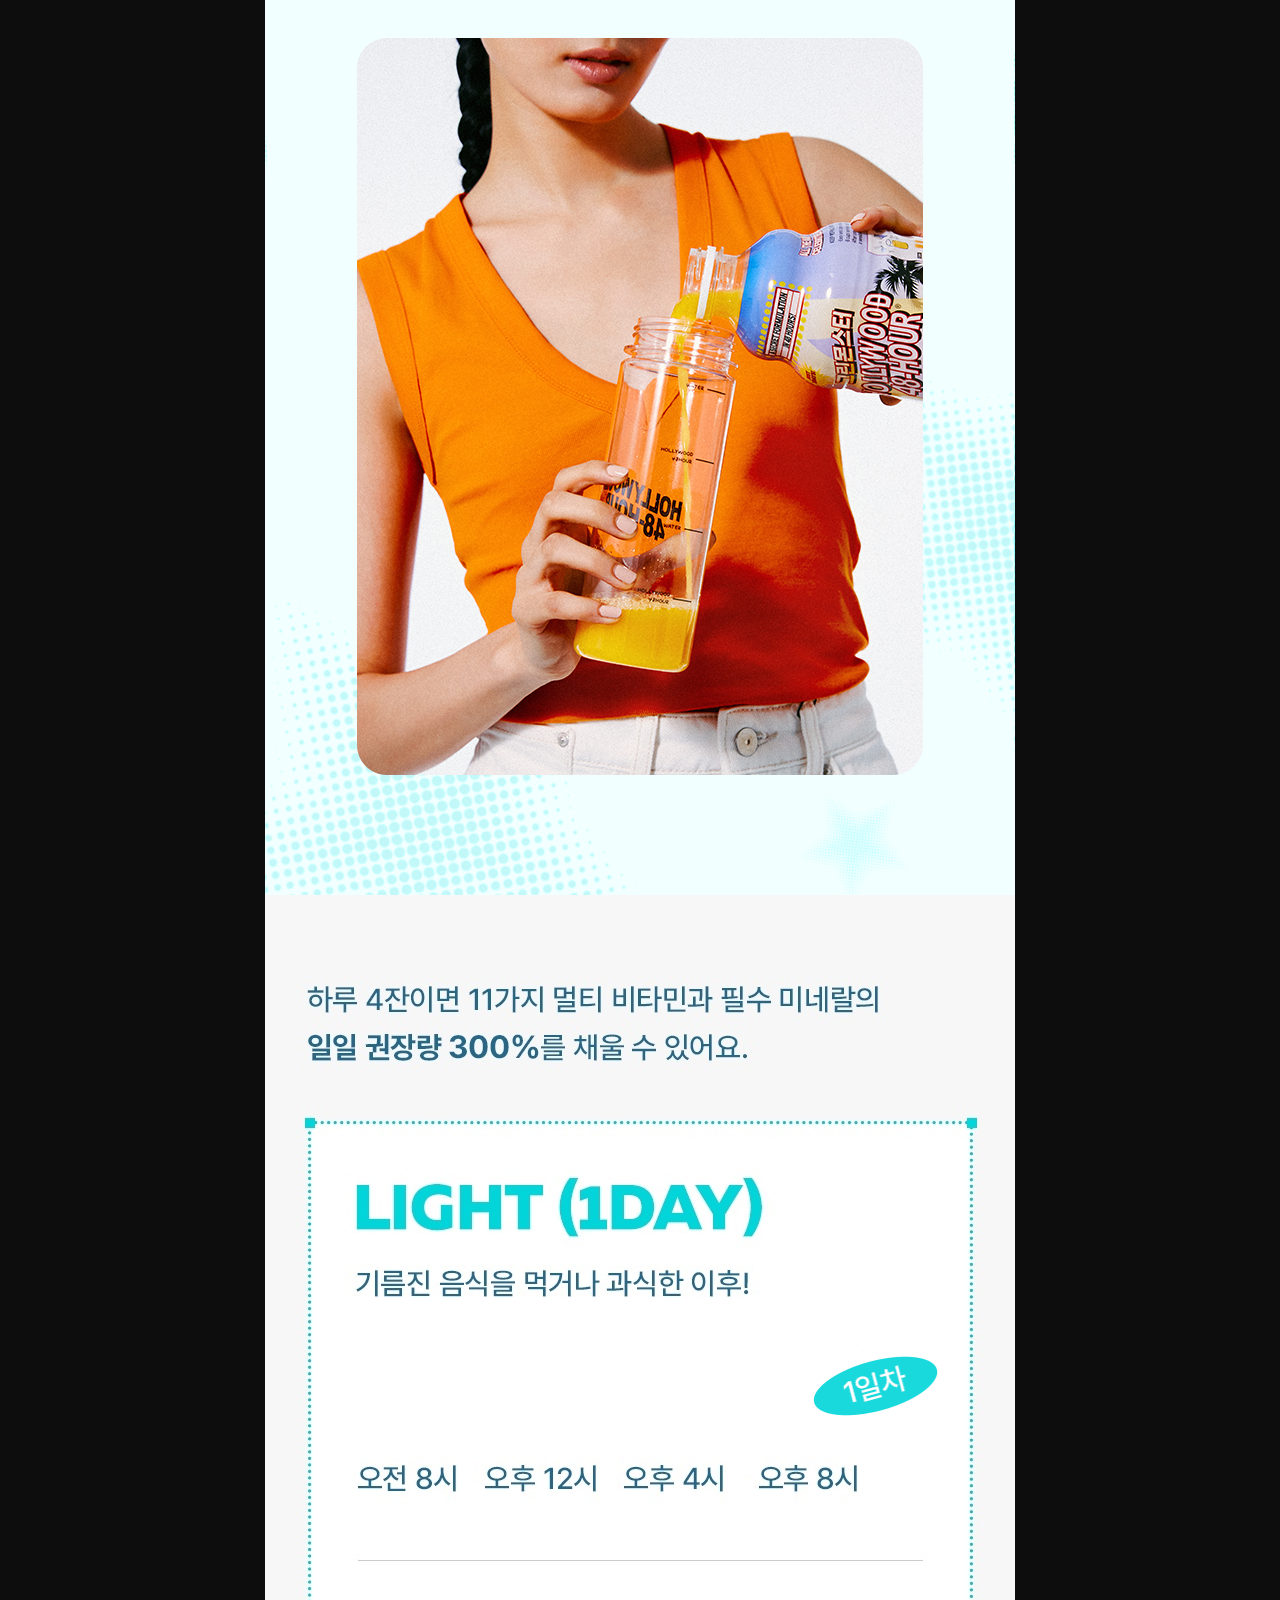
==== commit 8a06ba03: "mo_03 revised photo+text overlay; mo_04 button pulse; mo_13 jpg swap; mo_17 rise-up speed up; photo-" ====
--- a/index.html
+++ b/index.html
@@ -30,9 +30,15 @@
   <img class="hero-panel" src="assets2/hero-panel.png" alt="GREEN MONSTER · HOLLYWOOD 48-HOUR" />
 
   <!-- 03 Summer Essential -->
-  <img src="assets2/r03.jpg" alt="" />
+  <div class="static-txt">
+    <img src="assets2/r03.jpg" alt="" />
+    <img class="reveal-txt" src="assets2/r03-text.png" alt="" />
+  </div>
   <!-- 04 Benefit -->
-  <img src="assets2/r04.jpg" alt="" />
+  <div class="ovl-wrap">
+    <img src="assets2/r04.jpg" alt="" />
+    <img class="pulse-btn" style="top:29.23%; left:77.33%; width:13.33%;" src="assets2/r04-btn.png" alt="" />
+  </div>
   <!-- 05 Chapter 01 title -->
   <img src="assets2/r05.jpg" alt="" />
 
@@ -73,7 +79,7 @@
     <img class="reveal-txt dir-right" src="assets2/r11-txt.png" alt="" />
   </div>
 
-  <!-- 12 크로스페이드 x3 -->
+  <!-- 12 크로스페이드 x3 (빠른 속도) -->
   <div class="photo-fade">
     <img src="assets2/r12-a.jpg" alt="" />
     <img src="assets2/r12-b.jpg" alt="" />
@@ -82,7 +88,7 @@
 
   <!-- 13 사진+텍스트(고정) -->
   <div class="static-txt">
-    <img src="assets2/r13.png" alt="" />
+    <img src="assets2/r13.jpg" alt="" />
     <img class="reveal-txt" src="assets2/r13-txt.png" alt="" />
   </div>
 
--- a/css/style.css
+++ b/css/style.css
@@ -18,7 +18,7 @@
 .photo-fade{ position:relative; width:100%; overflow:hidden; }
 .photo-fade img{ width:100%; display:block; }
 .photo-fade img:not(:first-child){ position:absolute; top:0; left:0; }
-.photo-fade img{ animation-duration:9s; animation-timing-function:linear; animation-iteration-count:infinite; }
+.photo-fade img{ animation-duration:5.5s; animation-timing-function:linear; animation-iteration-count:infinite; }
 .photo-fade img:nth-child(1){ animation-name:fadeCycle1; }
 .photo-fade img:nth-child(2){ animation-name:fadeCycle2; }
 .photo-fade img:nth-child(3){ animation-name:fadeCycle3; }
@@ -90,6 +90,13 @@
 
 /* ---- 사진 1장 + 자유 위치 오버레이 (좌표는 inline style로 직접 지정) ---- */
 .ovl-wrap{ position:relative; width:100%; }
+
+/* mo_04: 다운로드 버튼 강조(맥박처럼 은은하게 커졌다 작아짐 + 은은한 글로우) */
+.pulse-btn{ position:absolute; display:block; border-radius:4px; animation:pulseBtn 1.8s ease-in-out infinite; }
+@keyframes pulseBtn{
+  0%,100%{ transform:scale(1); box-shadow:0 0 0 0 rgba(255,255,255,0); }
+  50%{ transform:scale(1.12); box-shadow:0 0 14px 4px rgba(20,200,190,.55); }
+}
 .static-txt > *:last-child{ position:absolute; inset:0; width:100%; }
 
 /* 텍스트 오버레이 스크롤 등장 모션 (js/reveal.js 가 .is-in 토글) — 방향별로 교차 사용 */
@@ -98,6 +105,8 @@
 .reveal-txt.dir-left{ transform:translateX(-90px); }        /* 왼쪽→오른쪽 */
 .reveal-txt.dir-right{ transform:translateX(90px); }        /* 오른쪽→왼쪽 */
 .reveal-txt.is-in{ opacity:1; transform:none; }
+
+/* mo_15: 왼쪽→오른쪽 등장(reveal-txt) 후, 텍스트 박스 안에서만 위로 무한 스크롤 */
 
 /* ---- 스크롤 연동(스크러빙) 전용: JS(reveal.js)가 휠 스크롤 진행률에 맞춰 transform 직접 갱신 ---- */
 /* 19: 스크롤할수록 사진이 줌인 */
@@ -224,11 +233,11 @@
 .rise-fade .rf-base{ position:relative; }
 .rise-fade .rf-a,.rise-fade .rf-b{
   position:absolute; inset:0; opacity:0; transform:translateY(100px);
-  transition:opacity 1.1s cubic-bezier(.16,.84,.34,1), transform 1.1s cubic-bezier(.16,.84,.34,1);
+  transition:opacity .85s cubic-bezier(.16,.84,.34,1), transform .85s cubic-bezier(.16,.84,.34,1);
 }
 .rise-fade.is-in .rf-a,.rise-fade.is-in .rf-b{ transform:translateY(0); }
-.rise-fade.is-in .rf-a{ opacity:1; animation:fadeAB1 6s linear .9s infinite; }
-.rise-fade.is-in .rf-b{ animation:fadeAB2 6s linear .9s infinite; }
+.rise-fade.is-in .rf-a{ opacity:1; animation:fadeAB1 4s linear .7s infinite; }
+.rise-fade.is-in .rf-b{ animation:fadeAB2 4s linear .7s infinite; }
 
 @media (prefers-reduced-motion: reduce){
   .hero-swipe__track,.swipe__track{ animation:none !important; }
@@ -241,5 +250,6 @@
   .rise-fade.is-in img:first-child,.rise-fade.is-in img:last-child{ animation:none !important; }
   .rise-fade img:last-child{ opacity:0 !important; }
   .glass-icon{ animation:none !important; opacity:1 !important; transform:scale(1) !important; }
+  .pulse-btn{ animation:none !important; transform:scale(1) !important; box-shadow:none !important; }
   .blur-scrub{ filter:none !important; }
 }
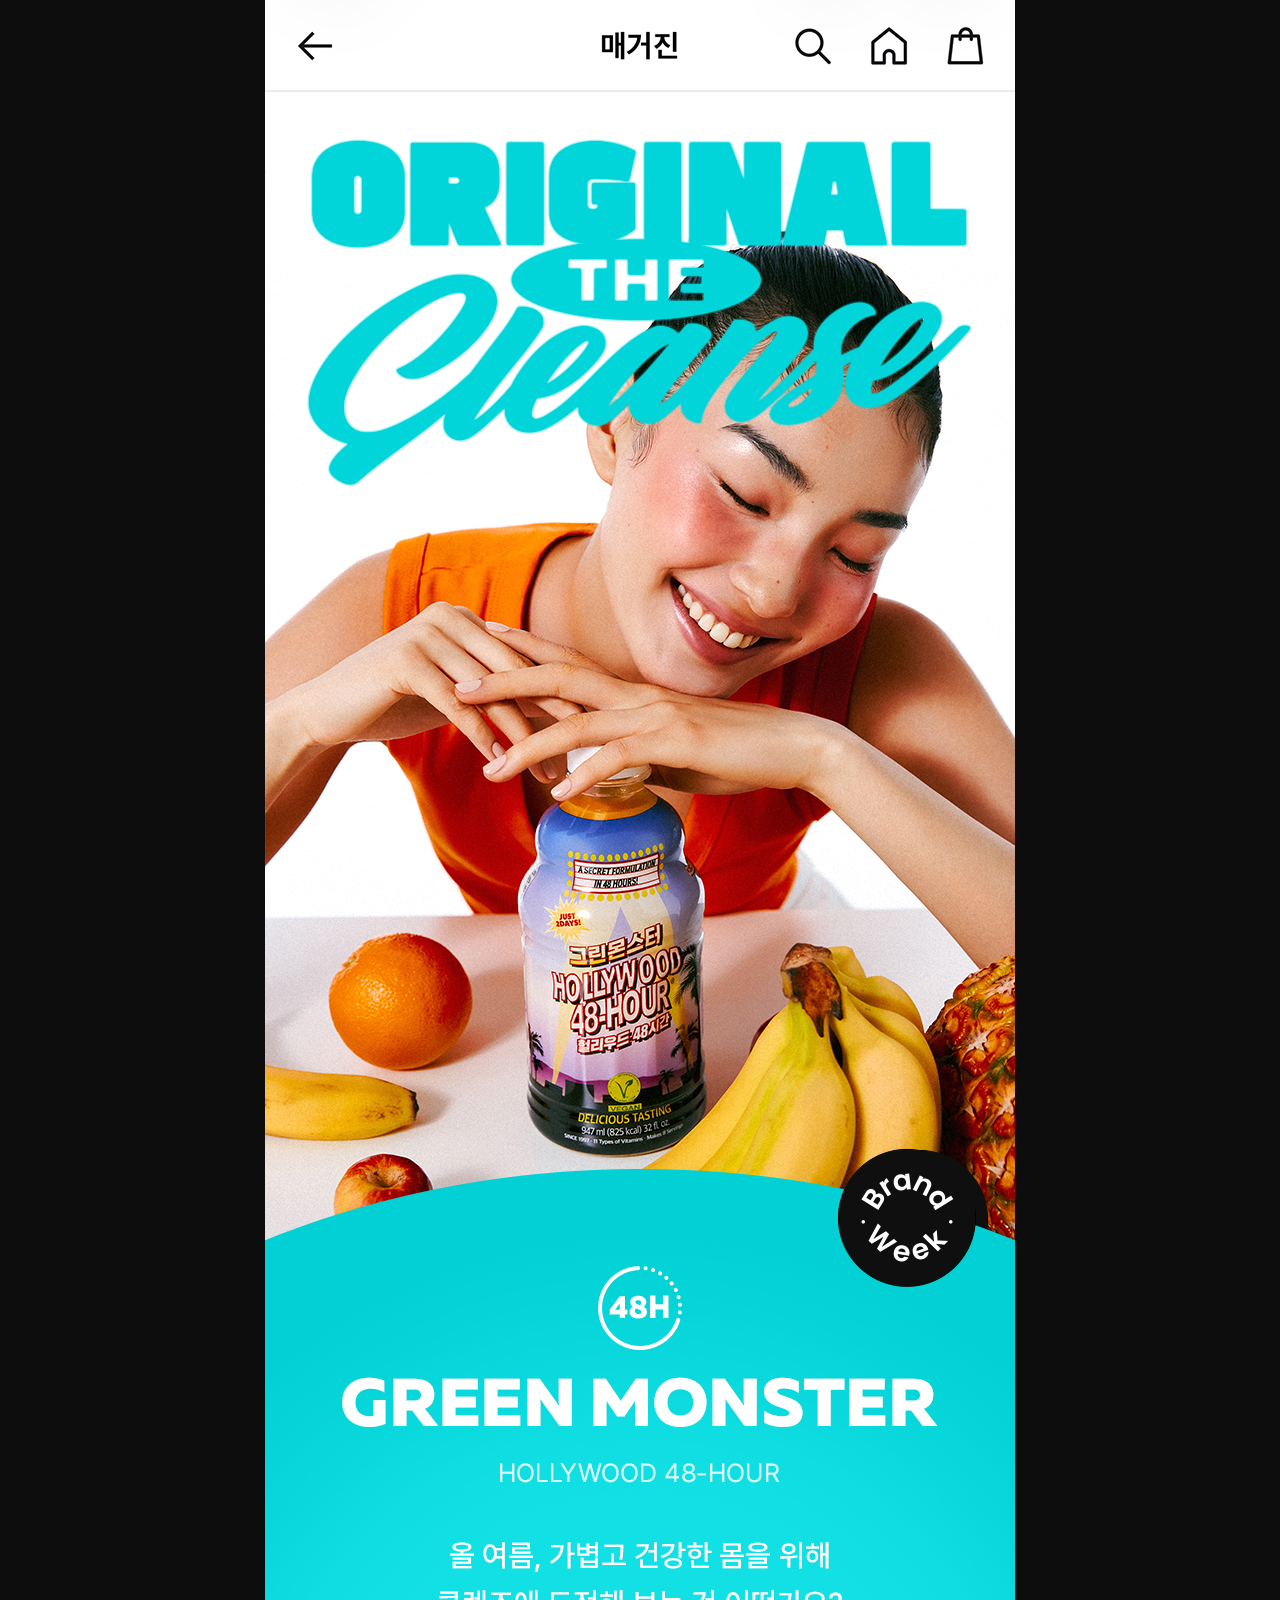
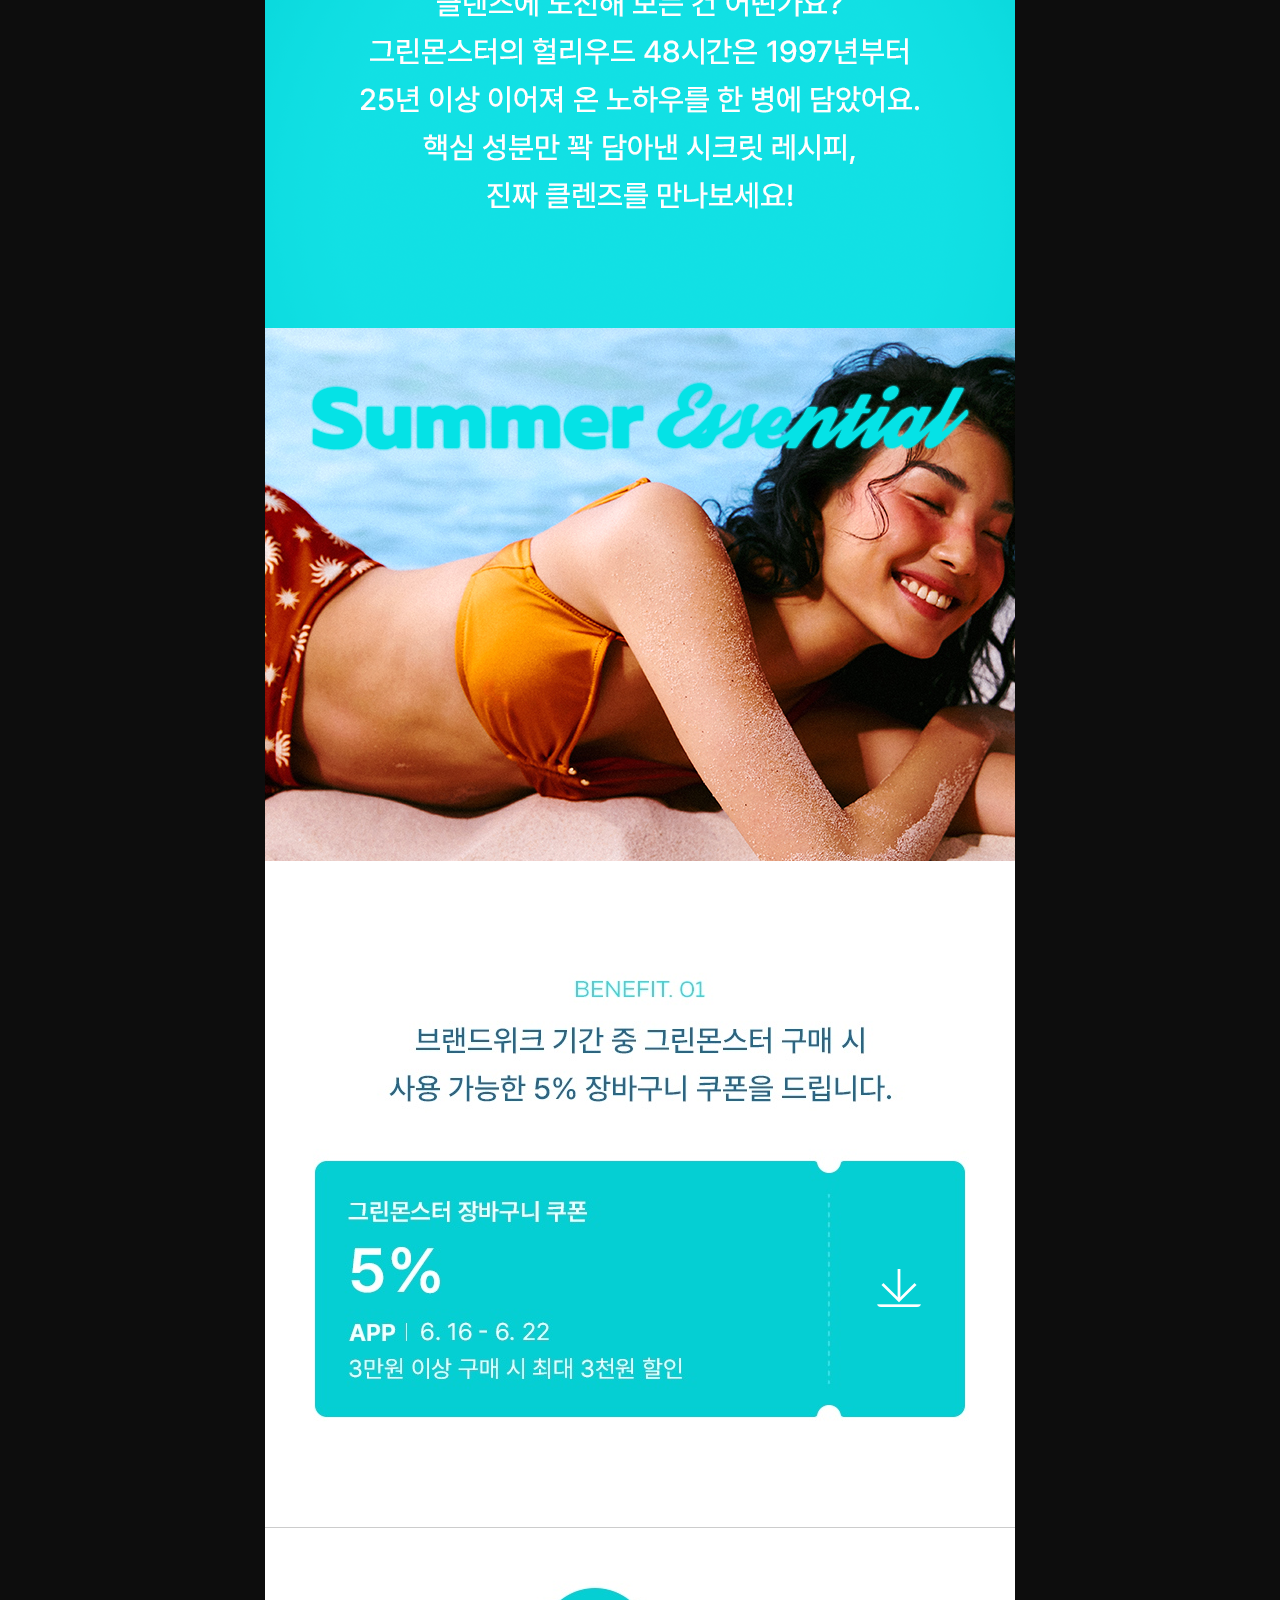
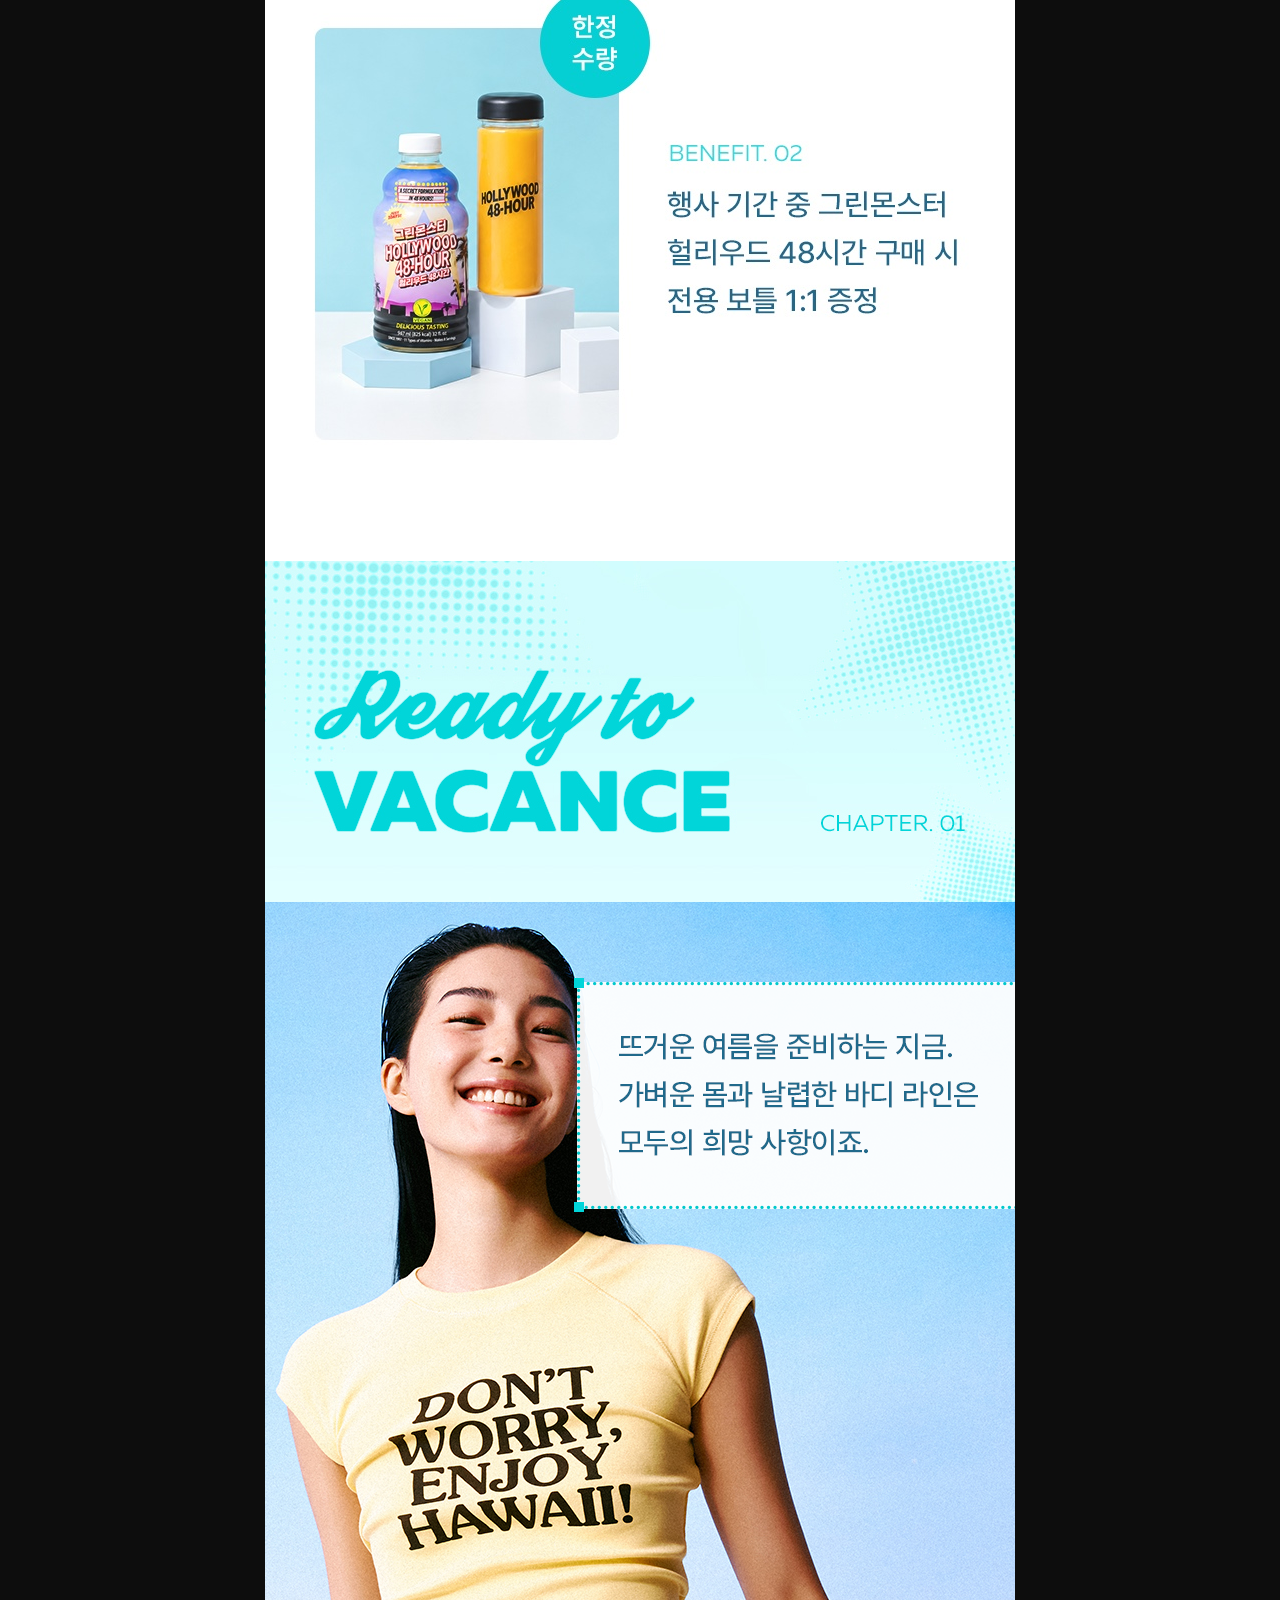
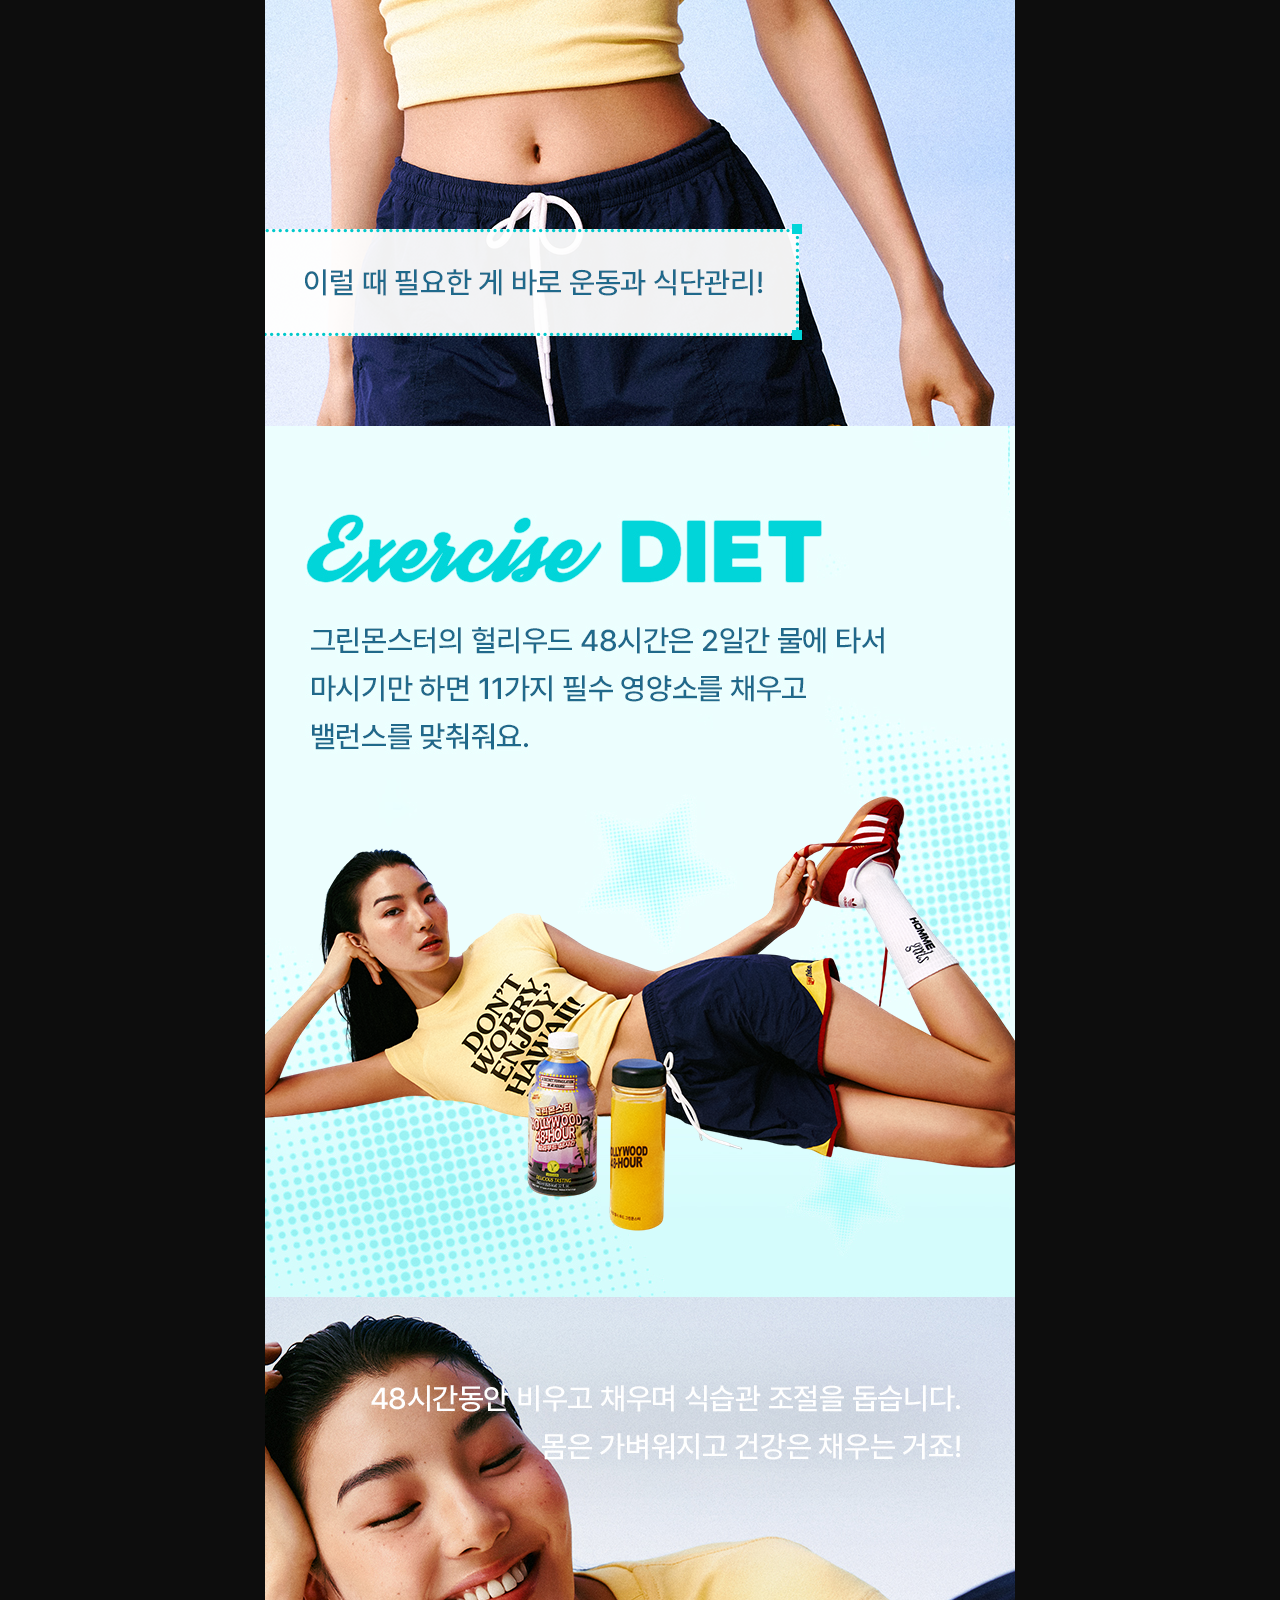
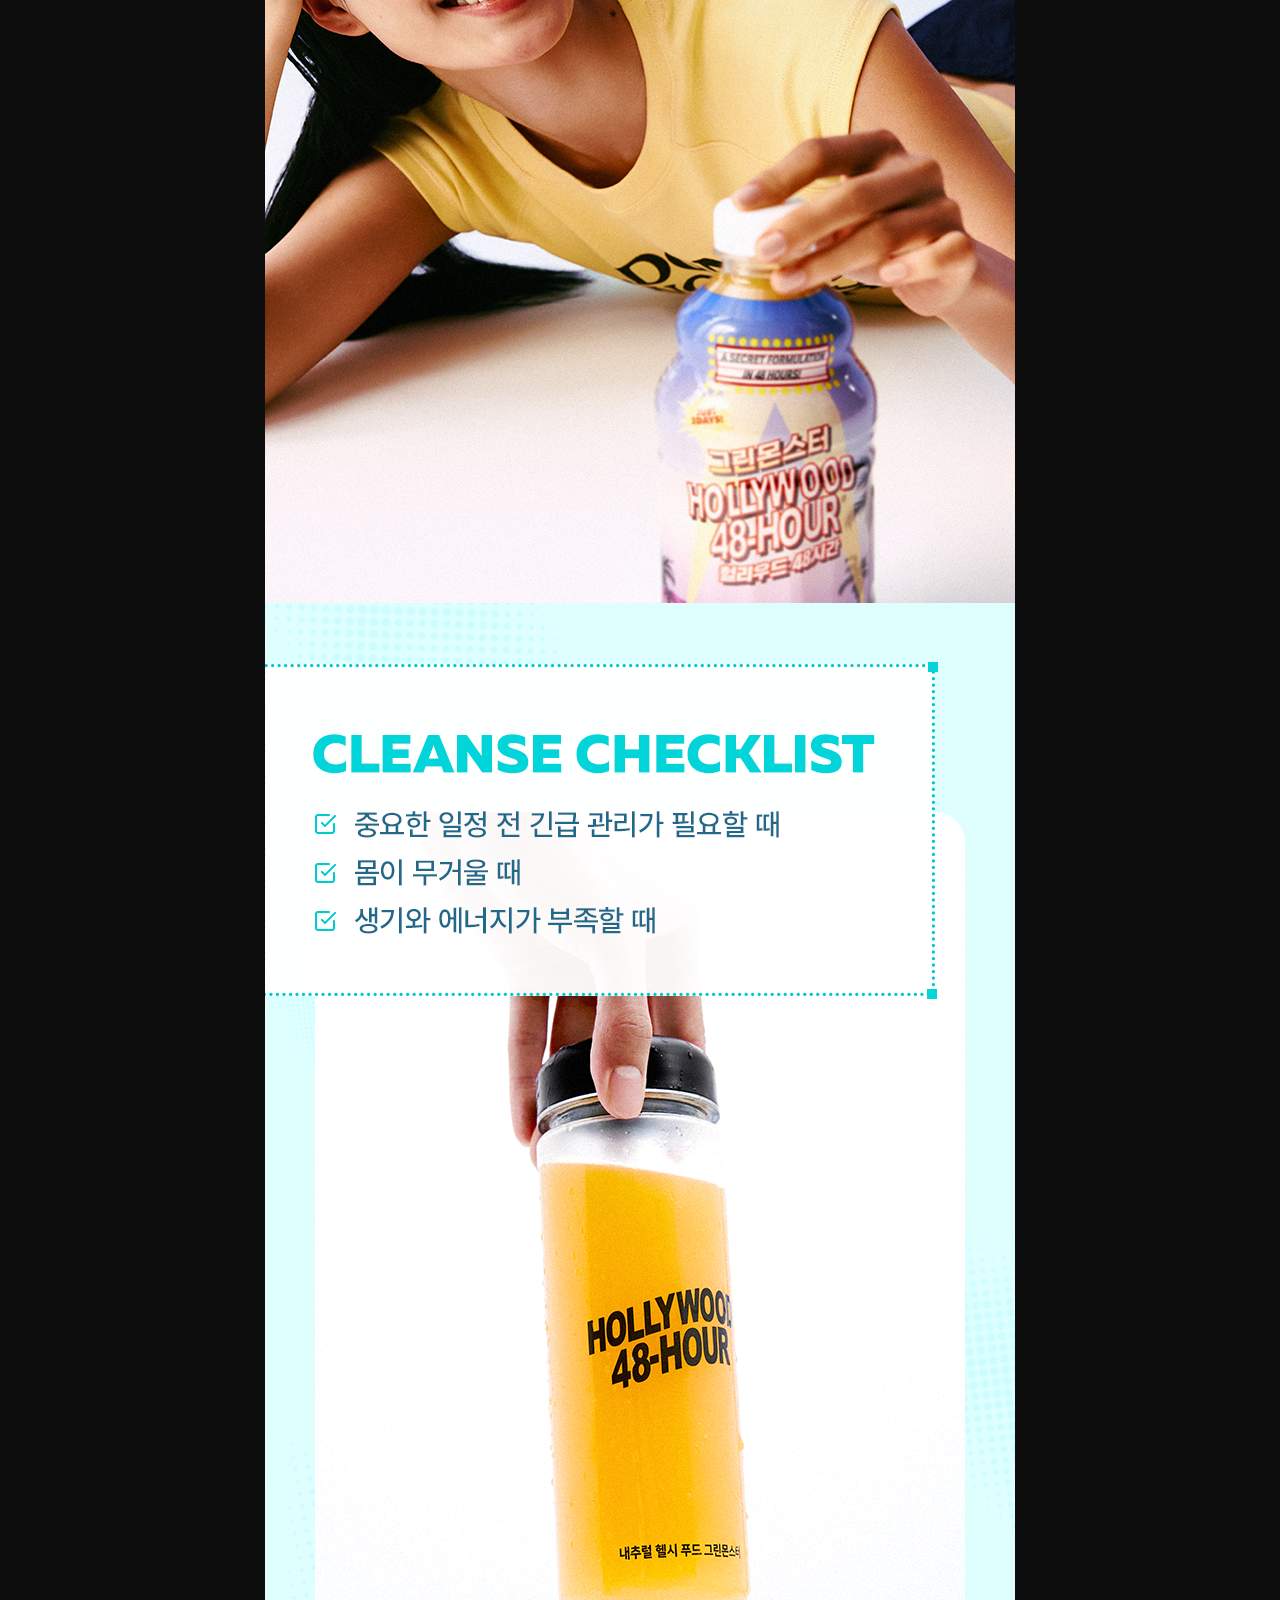
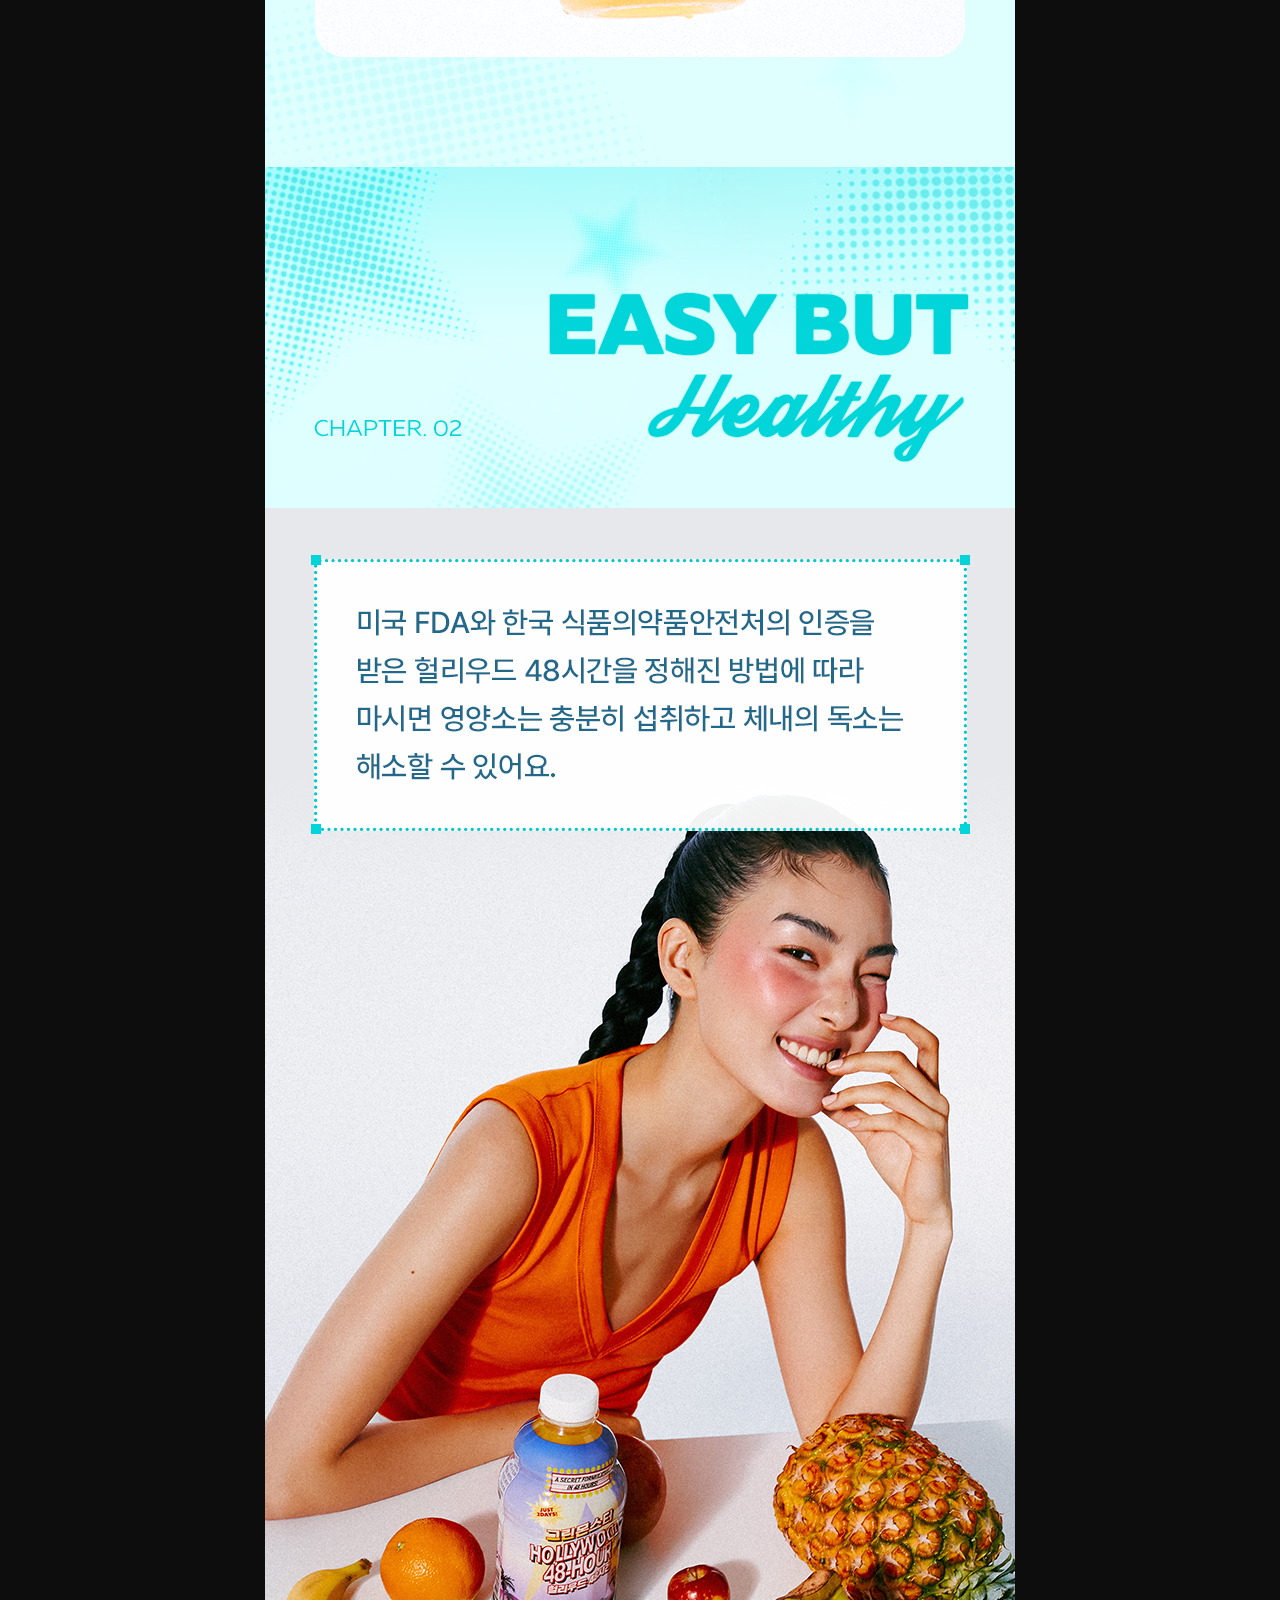
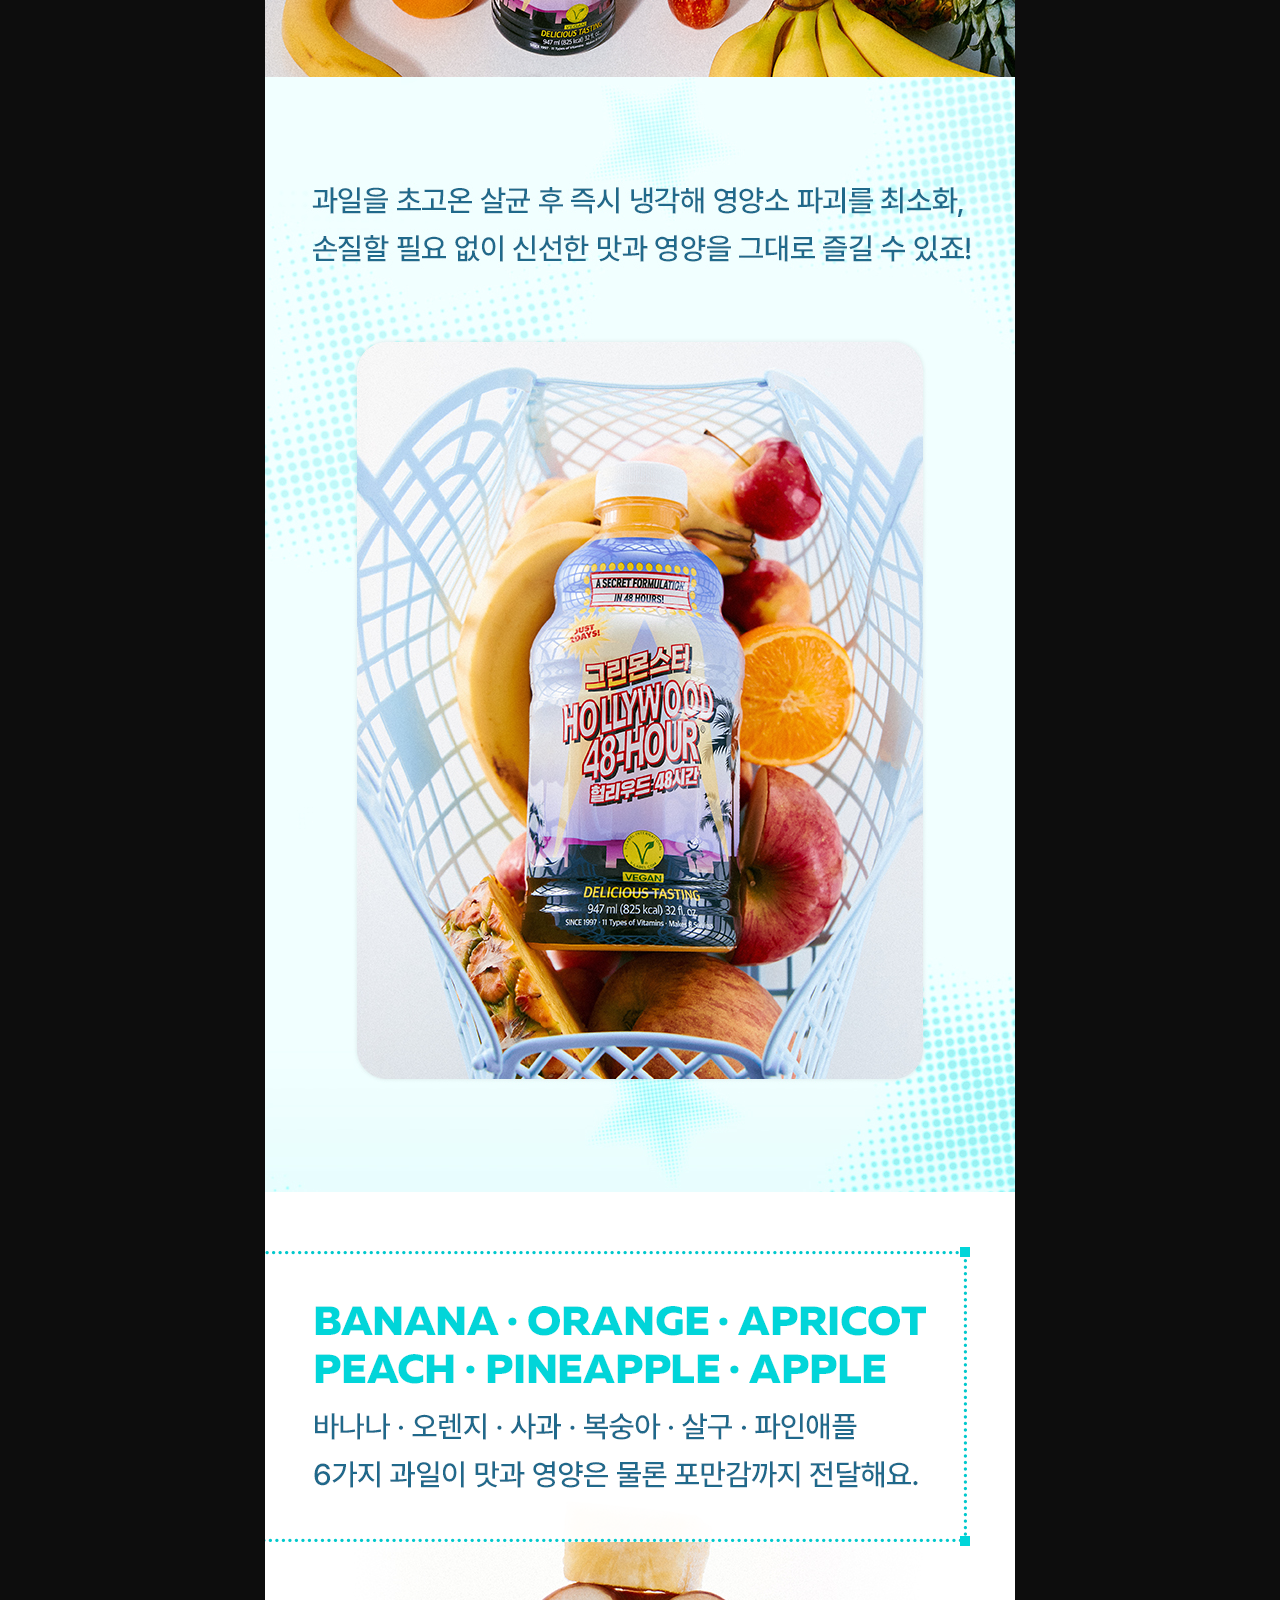
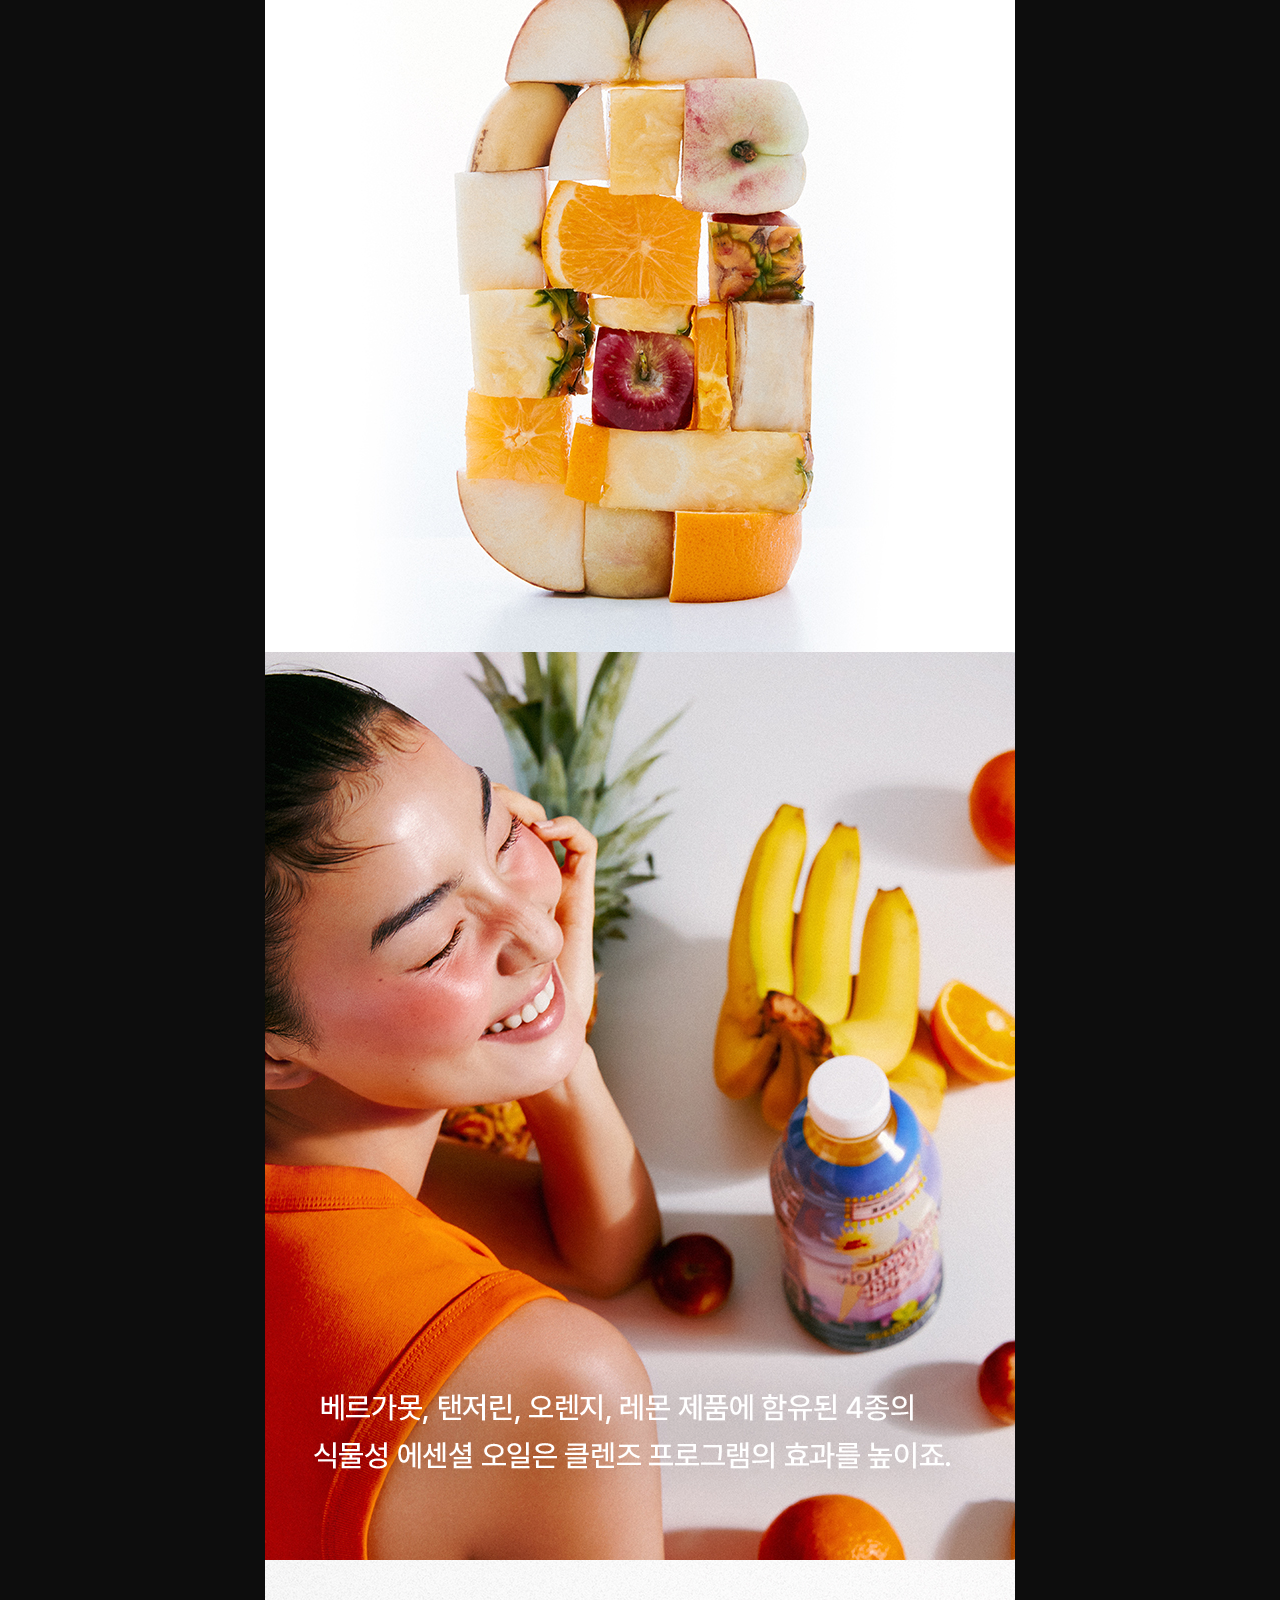
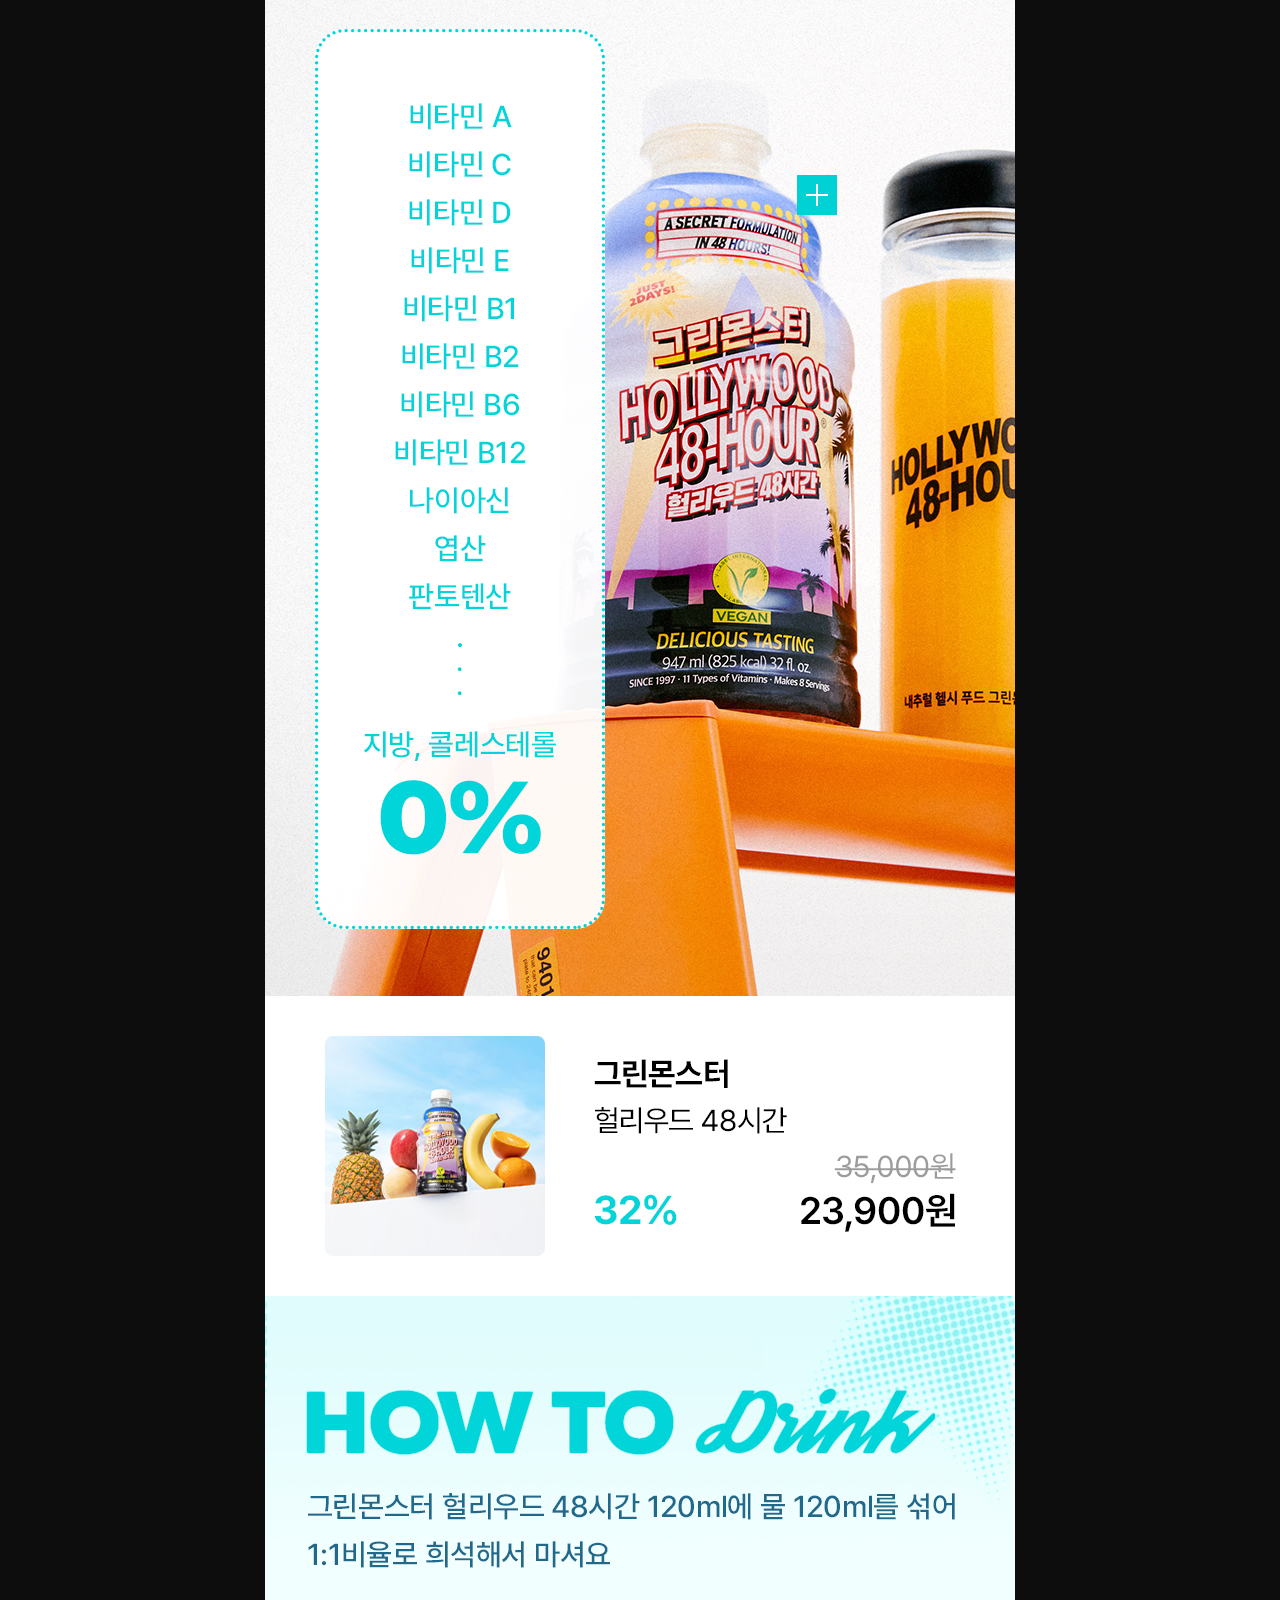
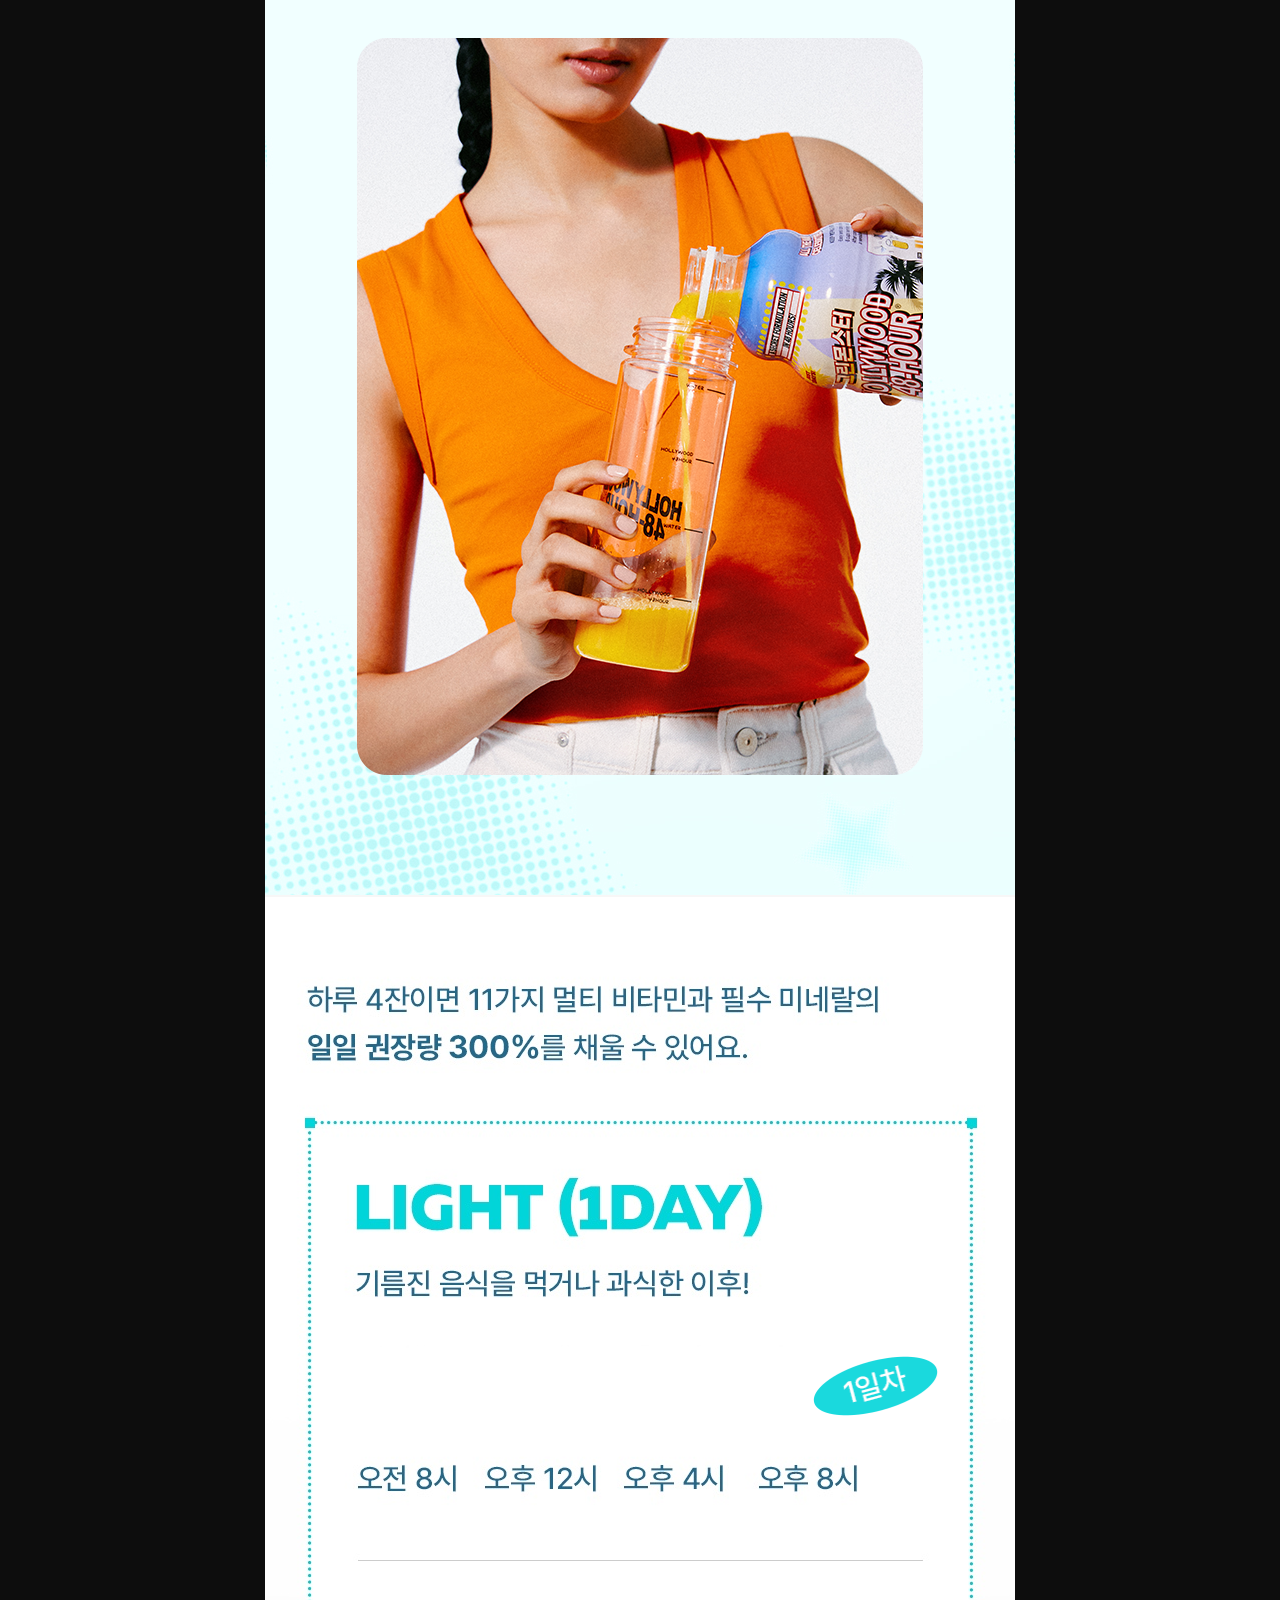
==== commit 5774a17a: "Update mo_14/17/18/19 with revised source images; mo_14 text rise-up; brand week logo wobble motion;" ====
--- a/index.html
+++ b/index.html
@@ -27,7 +27,10 @@
     </div>
     <img class="hero-swipe__title" src="assets2/hero-title.png" alt="THE ORIGINAL CLEANSE" />
   </div>
-  <img class="hero-panel" src="assets2/hero-panel.png" alt="GREEN MONSTER · HOLLYWOOD 48-HOUR" />
+  <div class="ovl-wrap">
+    <img class="hero-panel" src="assets2/hero-panel.png" alt="GREEN MONSTER · HOLLYWOOD 48-HOUR" />
+    <img class="logo-wobble" style="top:0%; left:77.93%; width:18.67%;" src="assets2/brand-logo.png" alt="Brand Week" />
+  </div>
 
   <!-- 03 Summer Essential -->
   <div class="static-txt">
@@ -37,7 +40,7 @@
   <!-- 04 Benefit -->
   <div class="ovl-wrap">
     <img src="assets2/r04.jpg" alt="" />
-    <img class="pulse-btn" style="top:29.23%; left:77.33%; width:13.33%;" src="assets2/r04-btn.png" alt="" />
+    <img class="pulse-btn" style="top:31.38%; left:81.6%; width:5.867%;" src="assets2/r04-btn.png" alt="" />
   </div>
   <!-- 05 Chapter 01 title -->
   <img src="assets2/r05.jpg" alt="" />
@@ -93,7 +96,10 @@
   </div>
 
   <!-- 14 essential oil -->
-  <img src="assets2/r14.jpg" alt="" />
+  <div class="static-txt">
+    <img src="assets2/r14.jpg" alt="" />
+    <img class="reveal-txt" src="assets2/r14-text.png" alt="" />
+  </div>
 
   <!-- 15 사진 + 텍스트(왼쪽→오른쪽 등장) -->
   <div class="static-txt">
--- a/css/style.css
+++ b/css/style.css
@@ -18,7 +18,7 @@
 .photo-fade{ position:relative; width:100%; overflow:hidden; }
 .photo-fade img{ width:100%; display:block; }
 .photo-fade img:not(:first-child){ position:absolute; top:0; left:0; }
-.photo-fade img{ animation-duration:5.5s; animation-timing-function:linear; animation-iteration-count:infinite; }
+.photo-fade img{ animation-duration:3.8s; animation-timing-function:linear; animation-iteration-count:infinite; }
 .photo-fade img:nth-child(1){ animation-name:fadeCycle1; }
 .photo-fade img:nth-child(2){ animation-name:fadeCycle2; }
 .photo-fade img:nth-child(3){ animation-name:fadeCycle3; }
@@ -59,8 +59,8 @@
 .fade2{ position:relative; width:100%; overflow:hidden; margin-top:-1px; }
 .fade2 img{ width:100%; display:block; }
 .fade2 img:last-child{ position:absolute; inset:0; }
-.fade2 img:first-child{ animation:fadeAB1 6s linear infinite; }
-.fade2 img:last-child{ animation:fadeAB2 6s linear infinite; }
+.fade2 img:first-child{ animation:fadeAB1 4s linear infinite; }
+.fade2 img:last-child{ animation:fadeAB2 4s linear infinite; }
 
 /* ---- 히어로 전용 스와이프: 살짝 여유있게, 부드럽게 ---- */
 .hero-swipe{ position:relative; width:100%; overflow:hidden; }
@@ -91,11 +91,18 @@
 /* ---- 사진 1장 + 자유 위치 오버레이 (좌표는 inline style로 직접 지정) ---- */
 .ovl-wrap{ position:relative; width:100%; }
 
+/* mo_02: Brand Week 원형 로고, 왼쪽↔오른쪽 스무스 회전(흔들림) */
+.logo-wobble{ position:absolute; display:block; transform-origin:center center; animation:logoWobble 3.2s ease-in-out infinite; }
+@keyframes logoWobble{
+  0%,100%{ transform:rotate(-10deg); }
+  50%{ transform:rotate(10deg); }
+}
+
 /* mo_04: 다운로드 버튼 강조(맥박처럼 은은하게 커졌다 작아짐 + 은은한 글로우) */
 .pulse-btn{ position:absolute; display:block; border-radius:4px; animation:pulseBtn 1.8s ease-in-out infinite; }
 @keyframes pulseBtn{
-  0%,100%{ transform:scale(1); box-shadow:0 0 0 0 rgba(255,255,255,0); }
-  50%{ transform:scale(1.12); box-shadow:0 0 14px 4px rgba(20,200,190,.55); }
+  0%,100%{ transform:scale(1); }
+  50%{ transform:scale(1.04); }
 }
 .static-txt > *:last-child{ position:absolute; inset:0; width:100%; }
 
@@ -250,6 +257,7 @@
   .rise-fade.is-in img:first-child,.rise-fade.is-in img:last-child{ animation:none !important; }
   .rise-fade img:last-child{ opacity:0 !important; }
   .glass-icon{ animation:none !important; opacity:1 !important; transform:scale(1) !important; }
-  .pulse-btn{ animation:none !important; transform:scale(1) !important; box-shadow:none !important; }
+  .pulse-btn{ animation:none !important; transform:scale(1) !important; }
+  .logo-wobble{ animation:none !important; transform:none !important; }
   .blur-scrub{ filter:none !important; }
 }
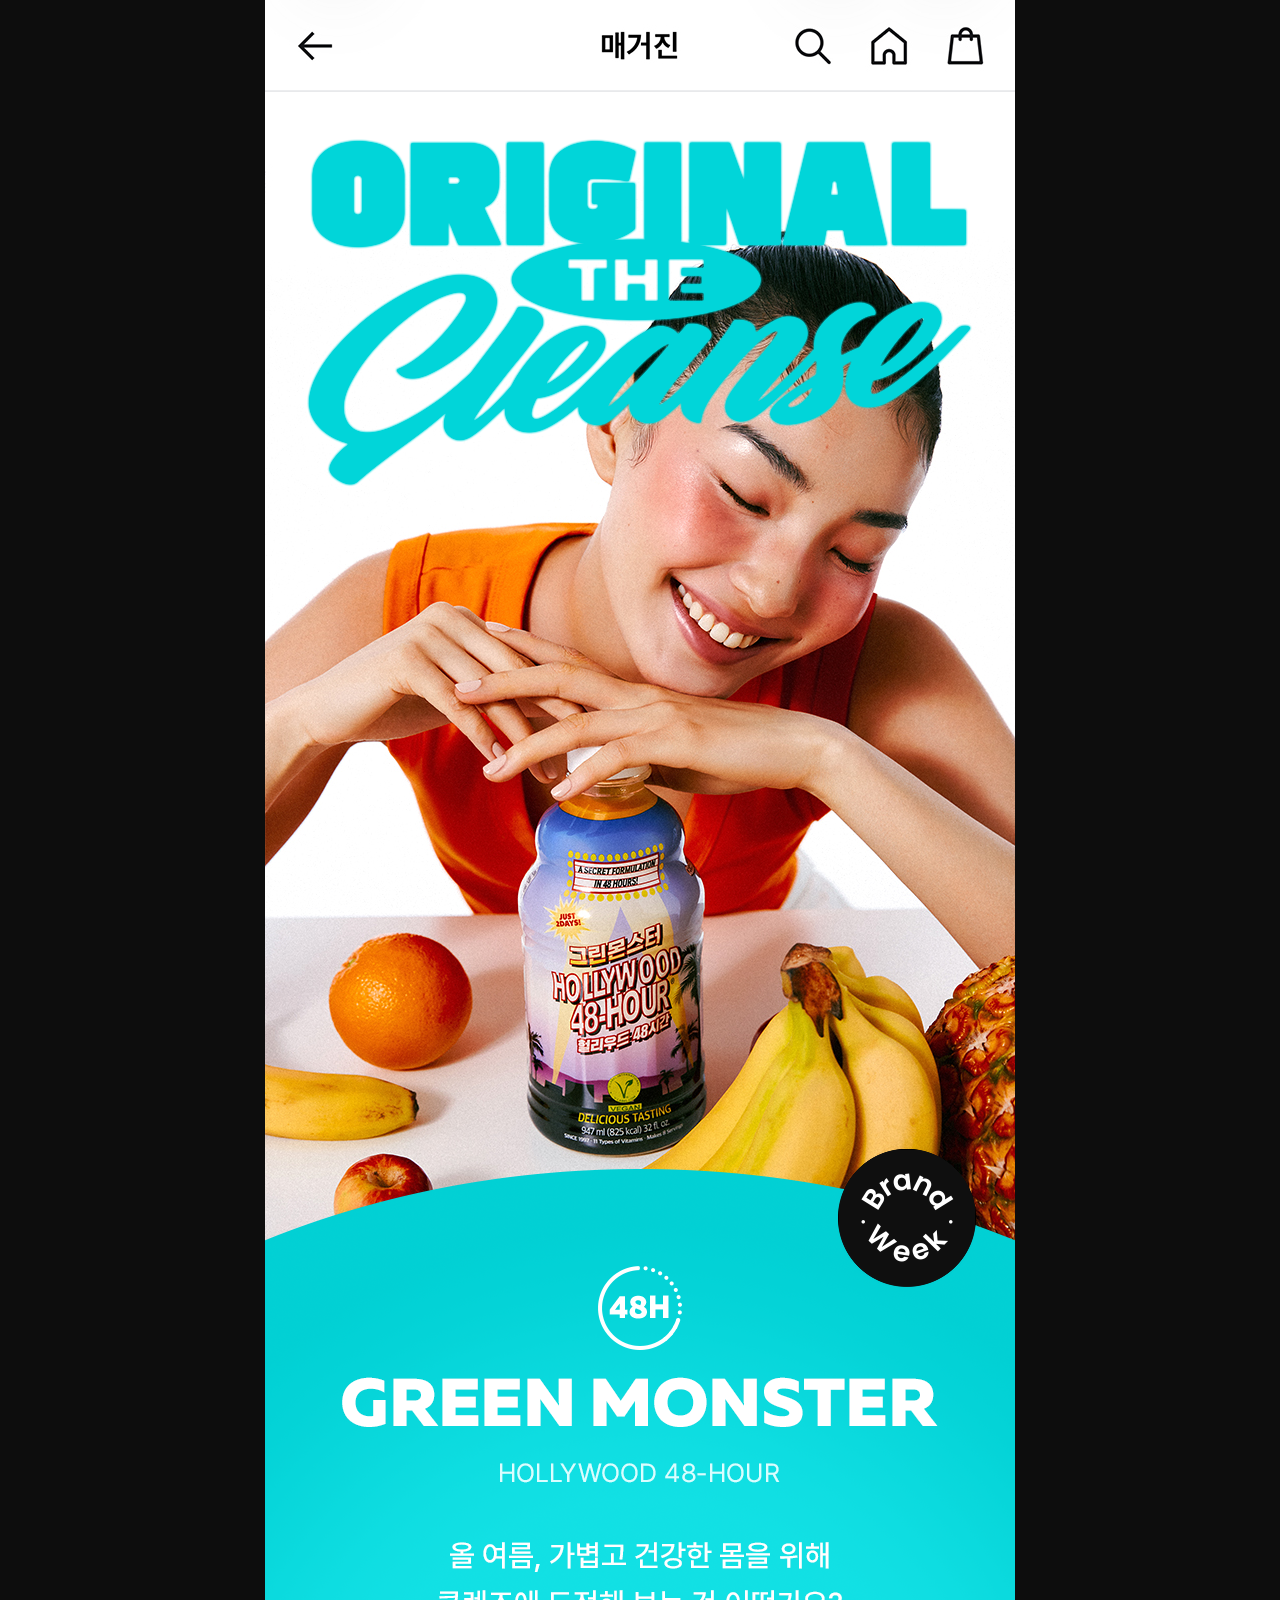
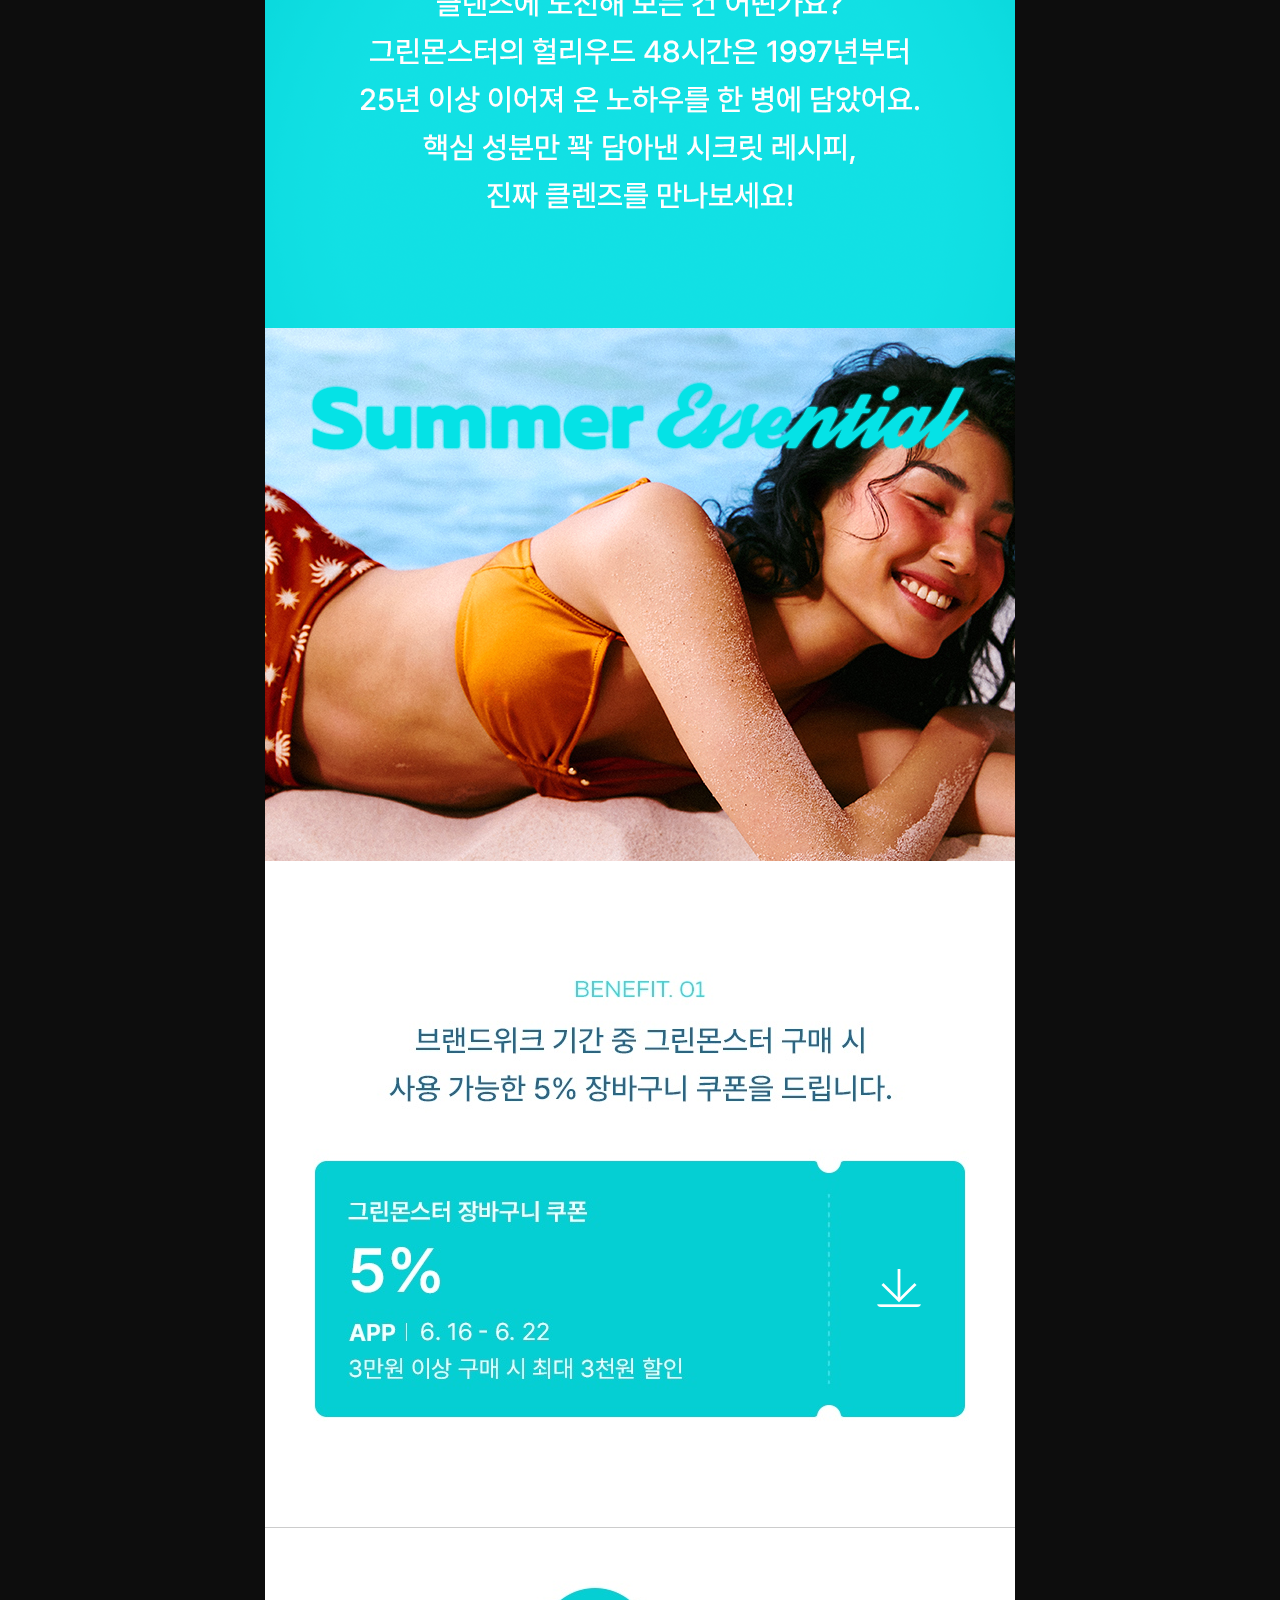
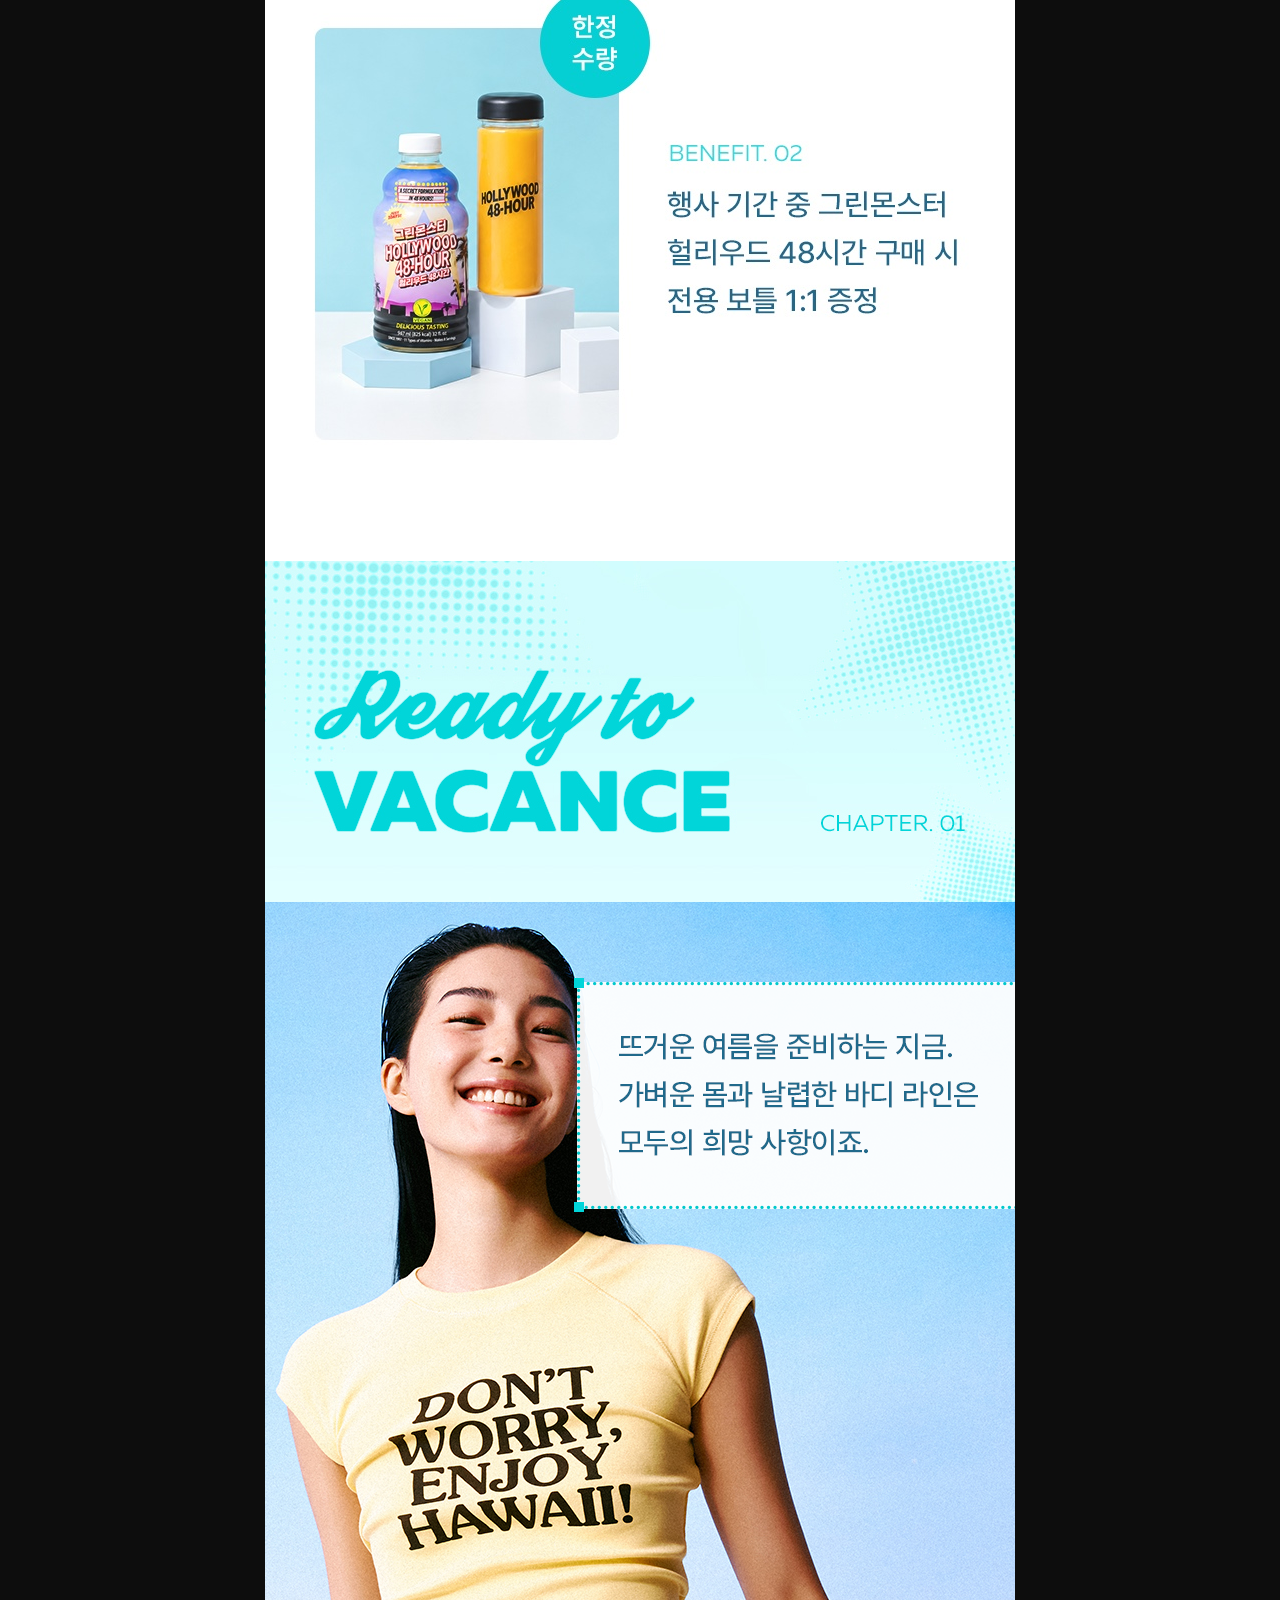
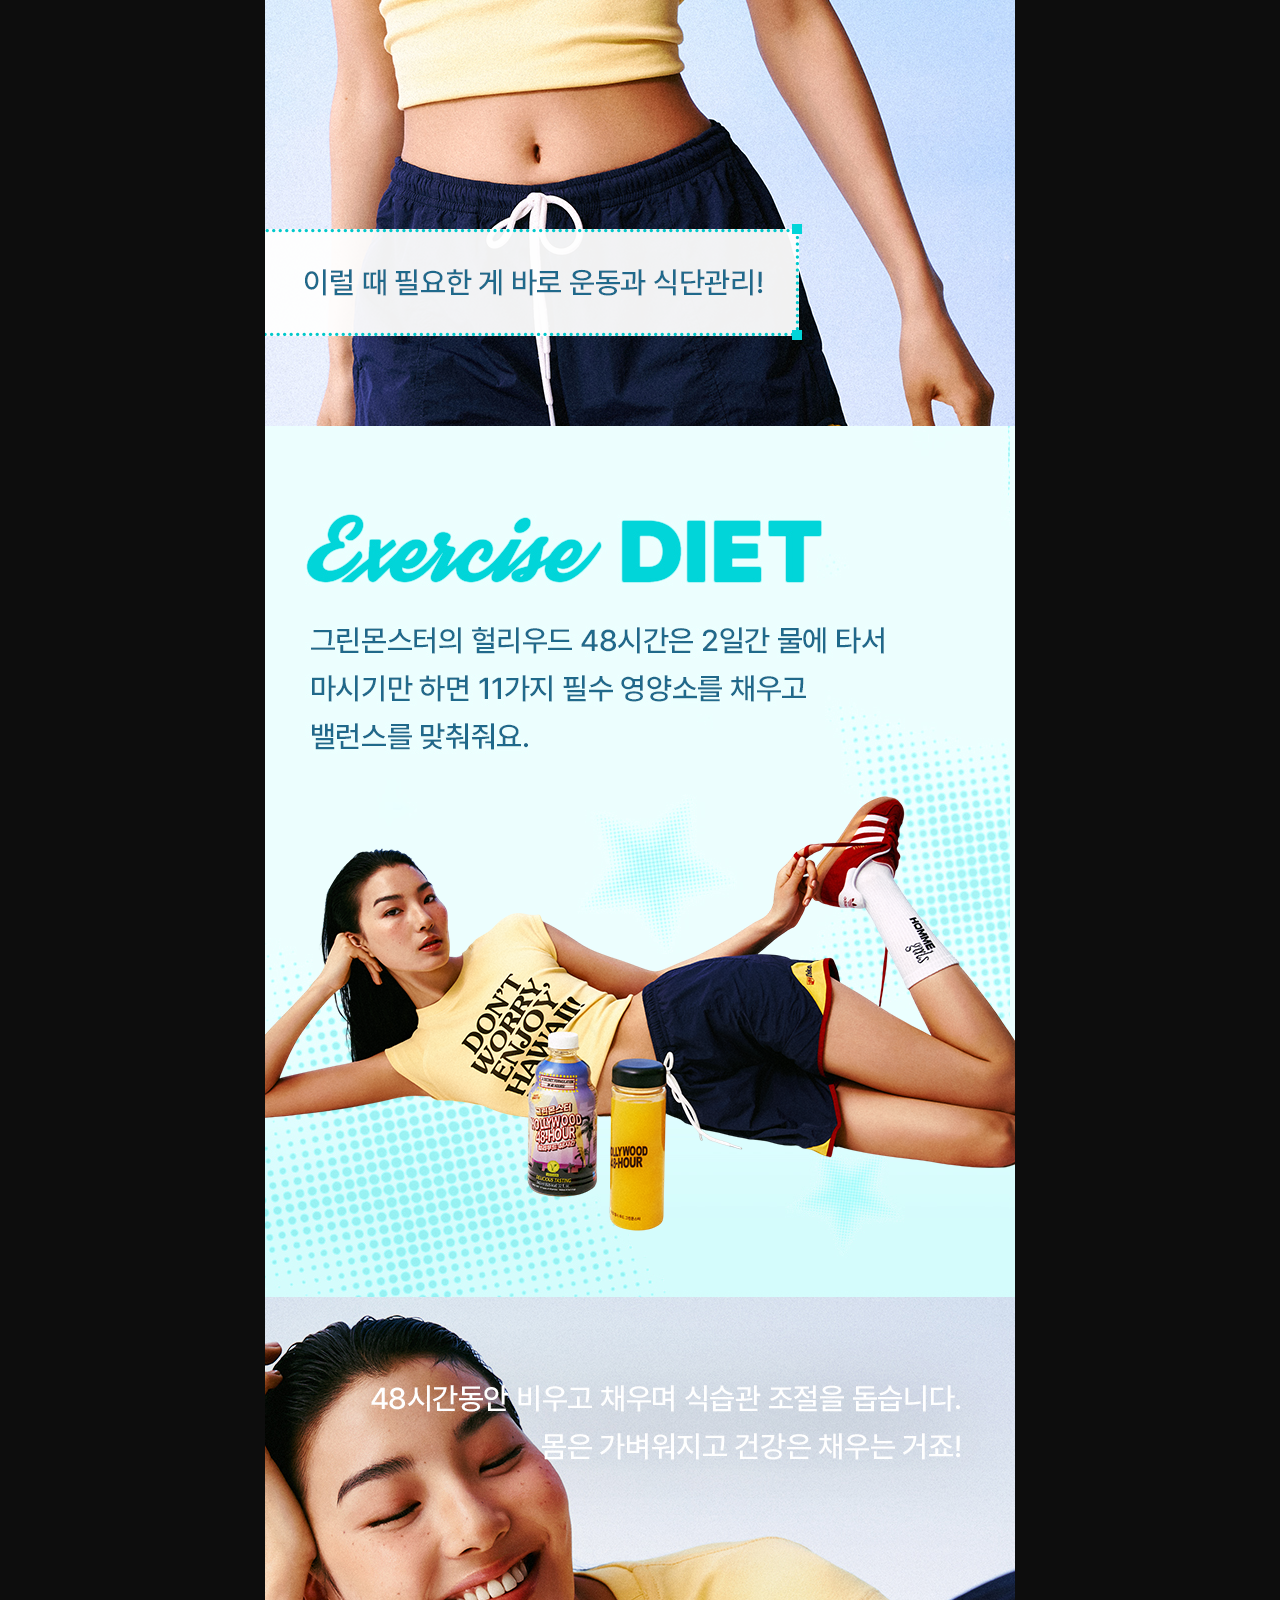
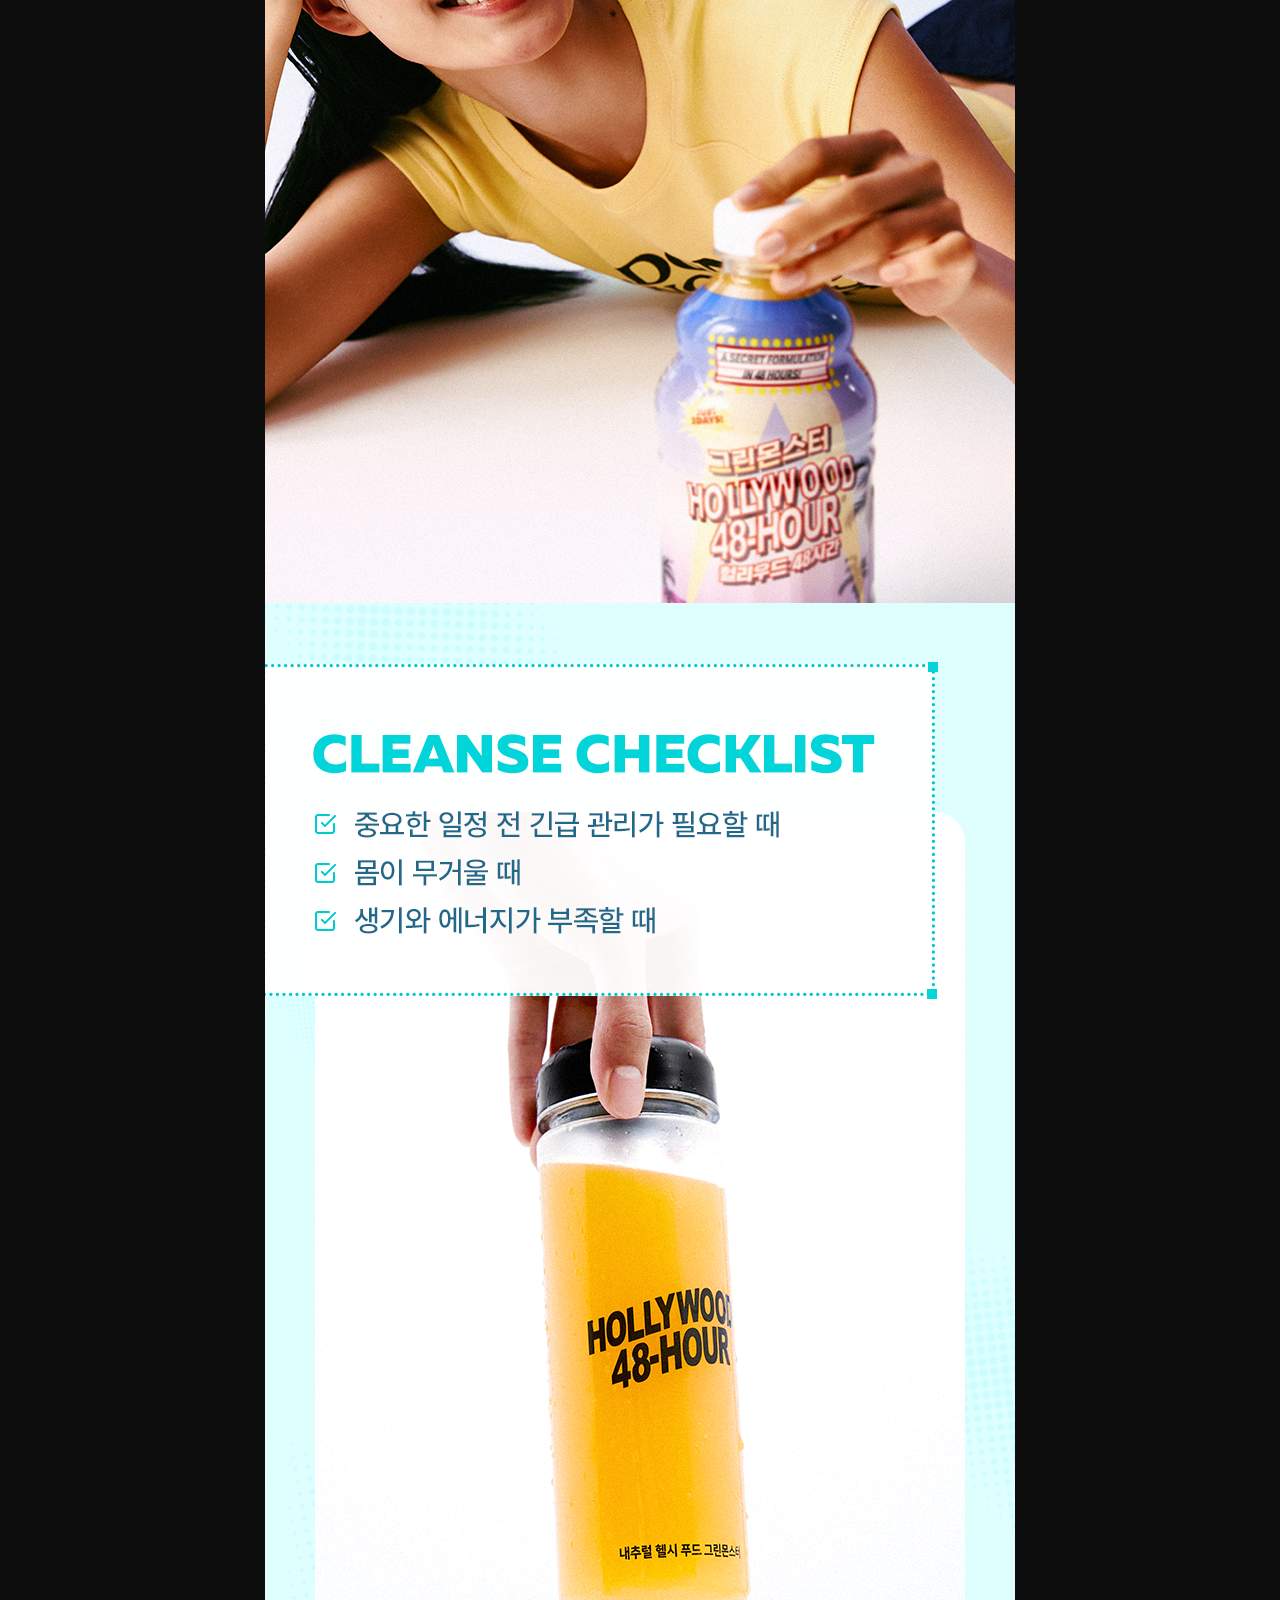
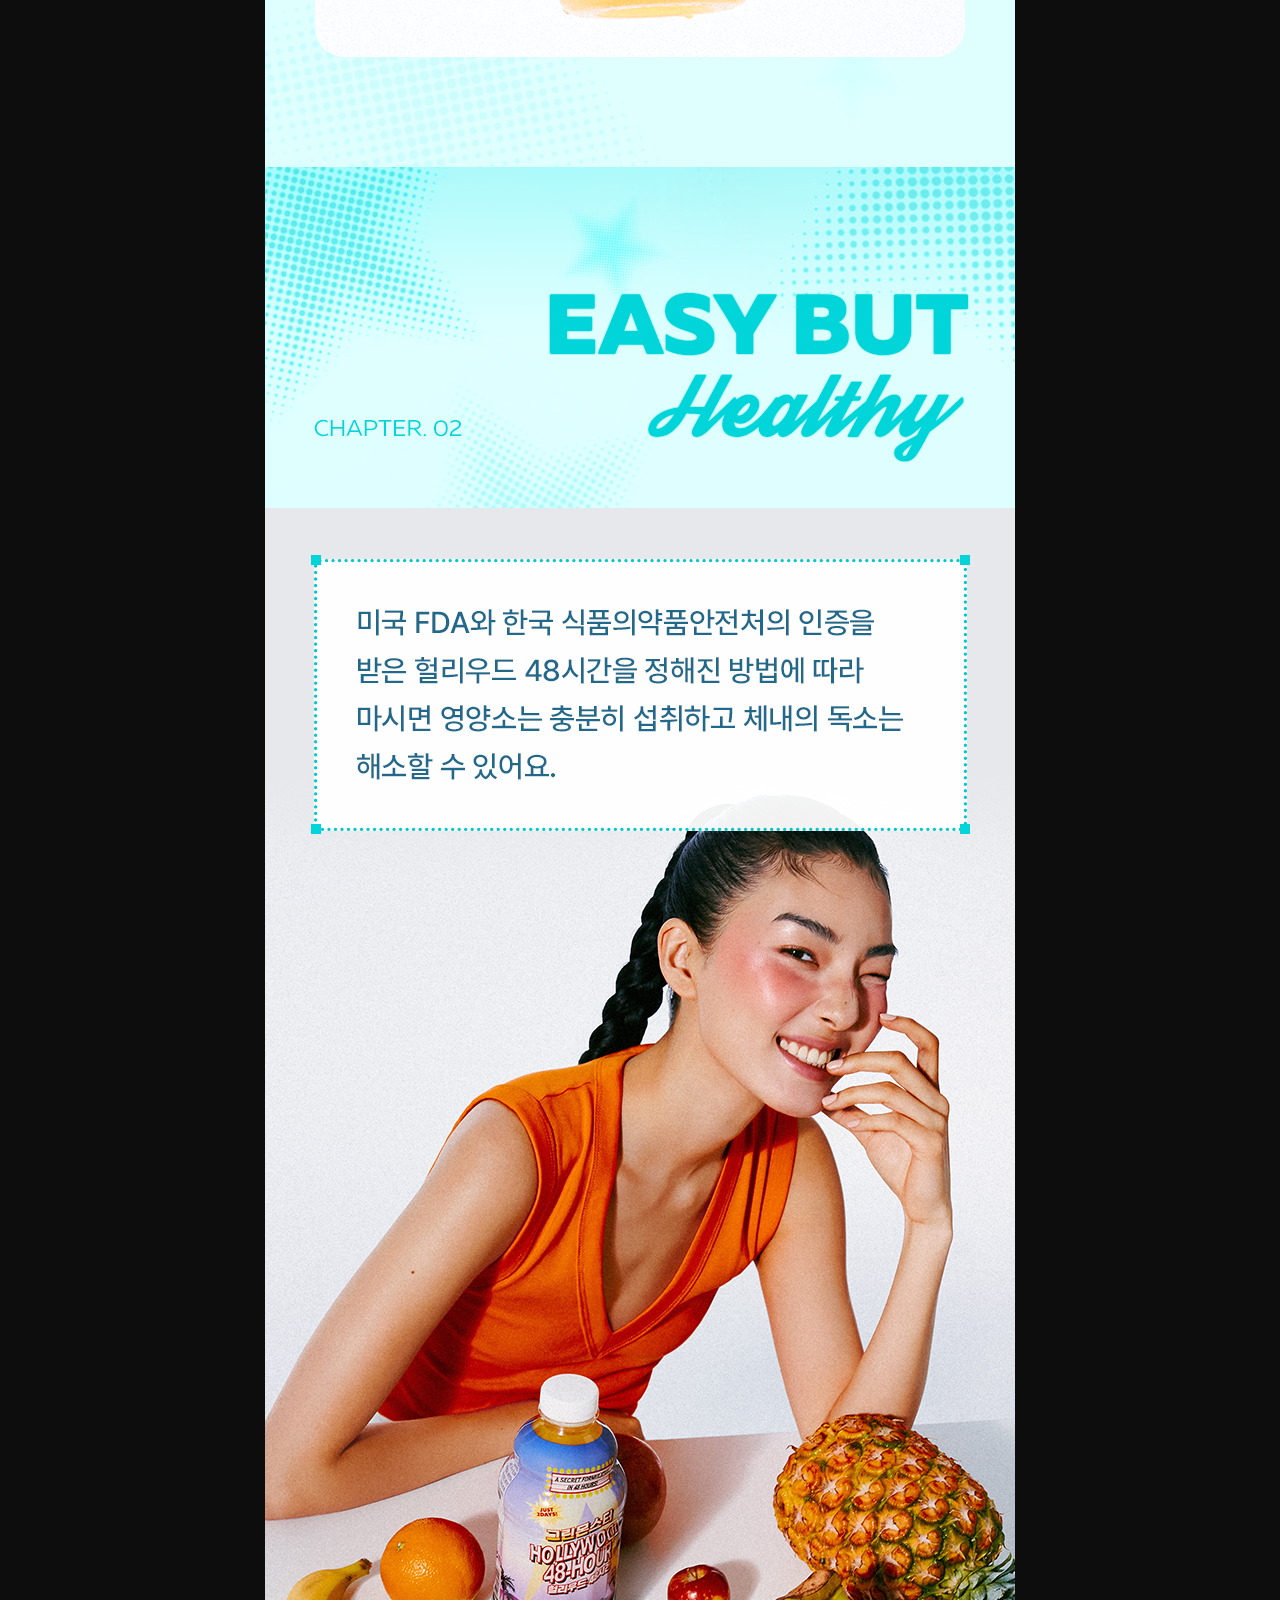
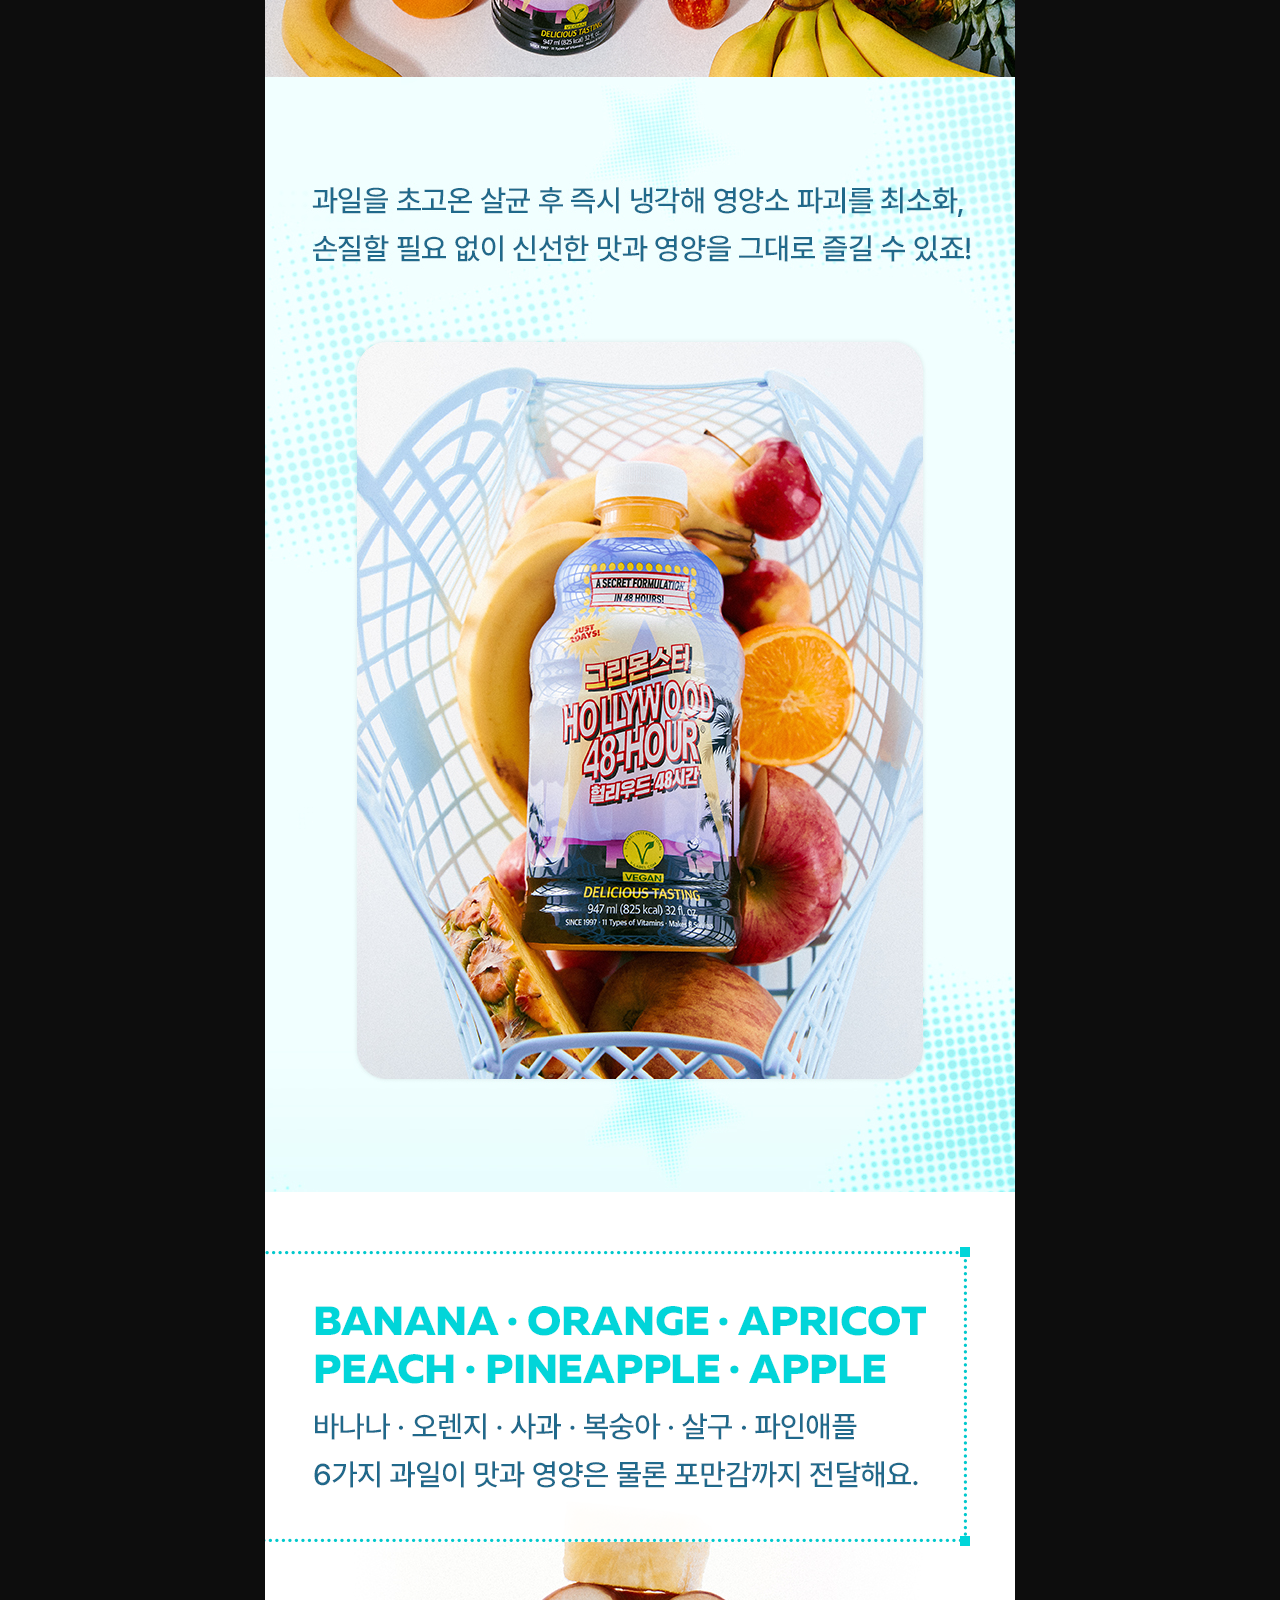
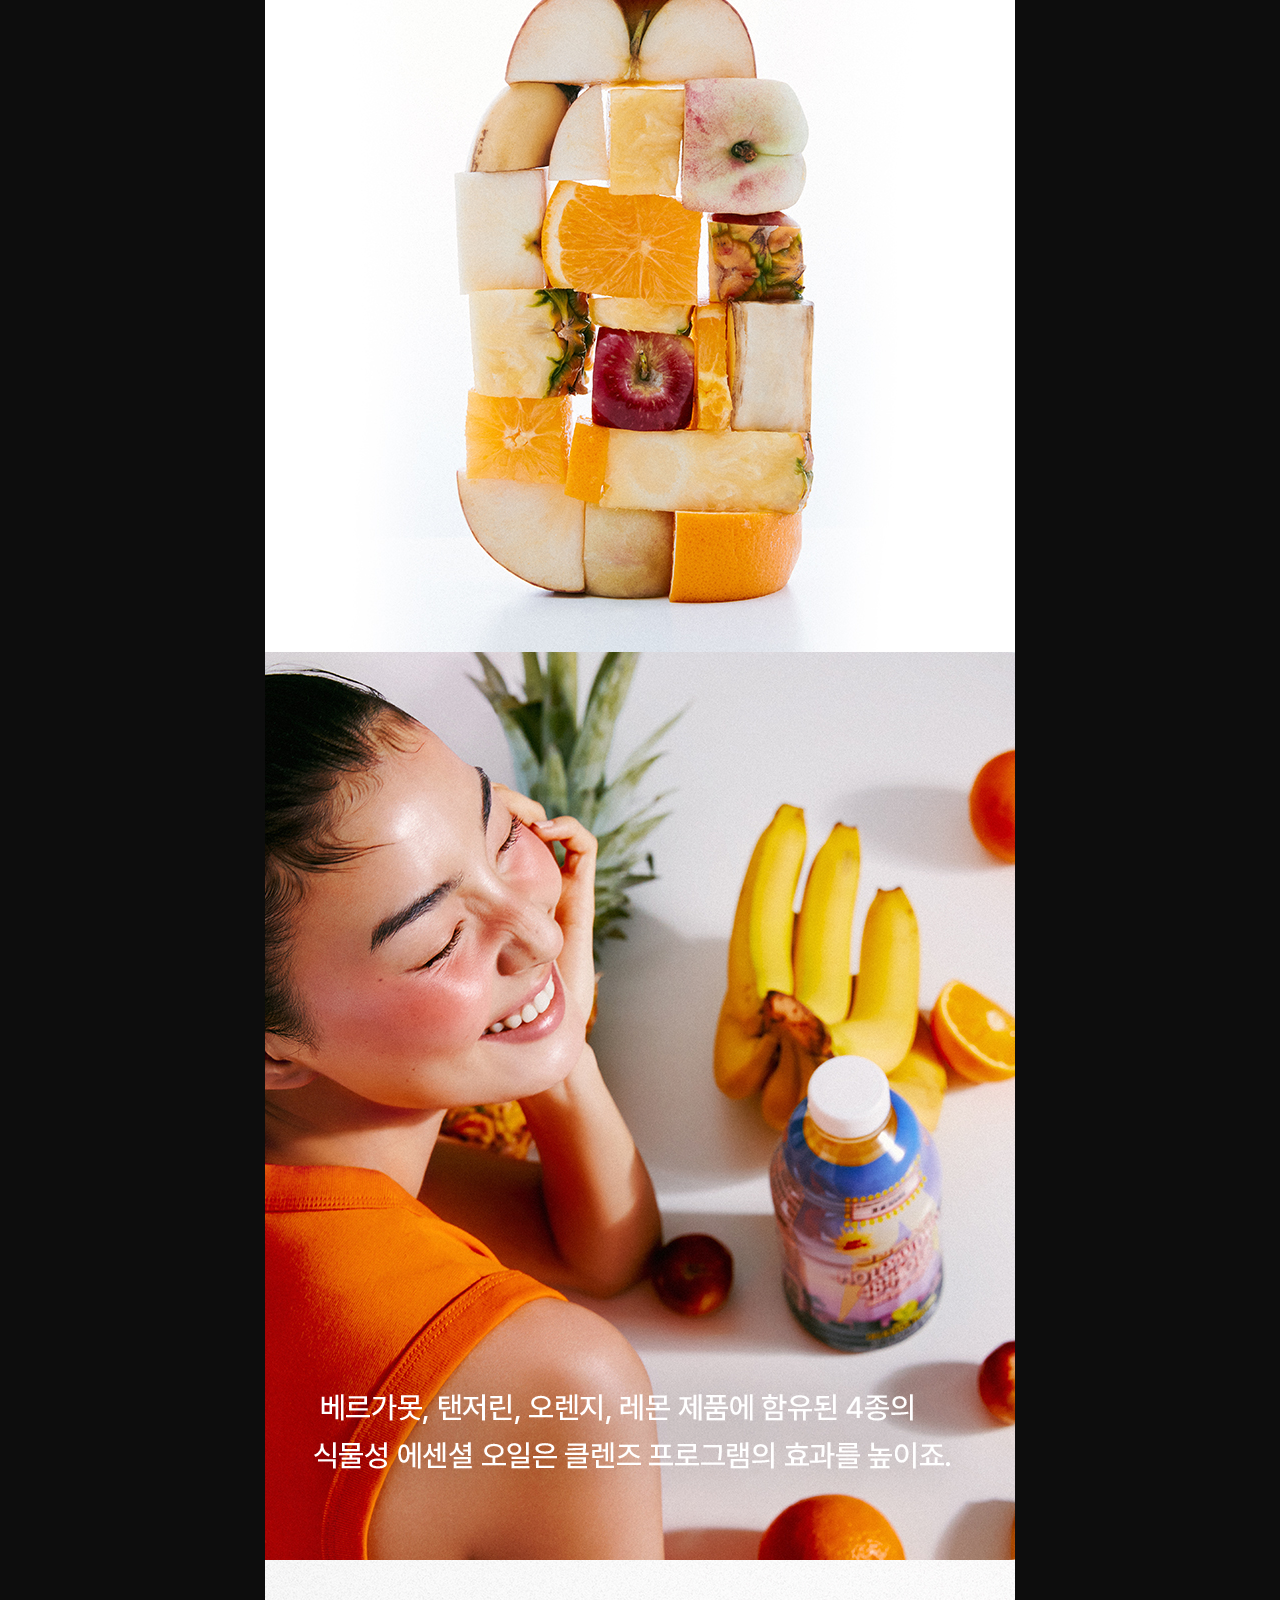
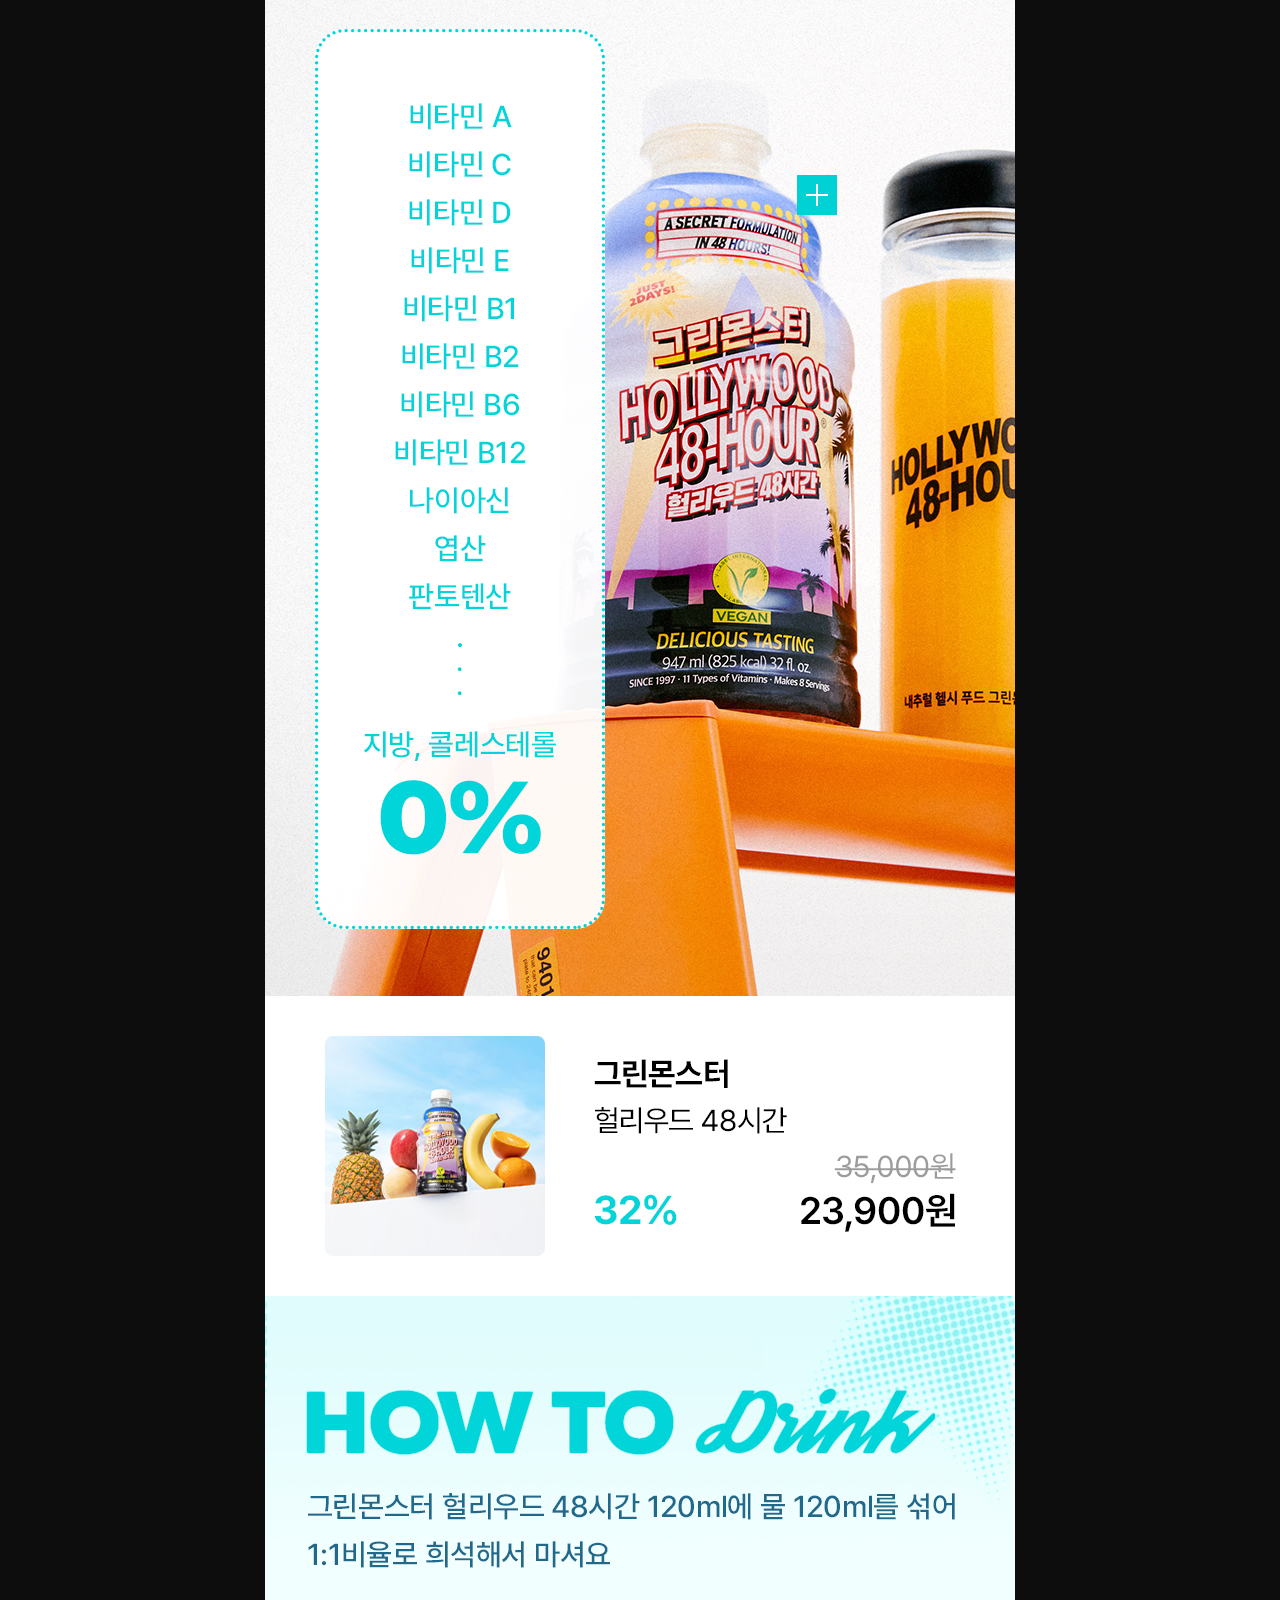
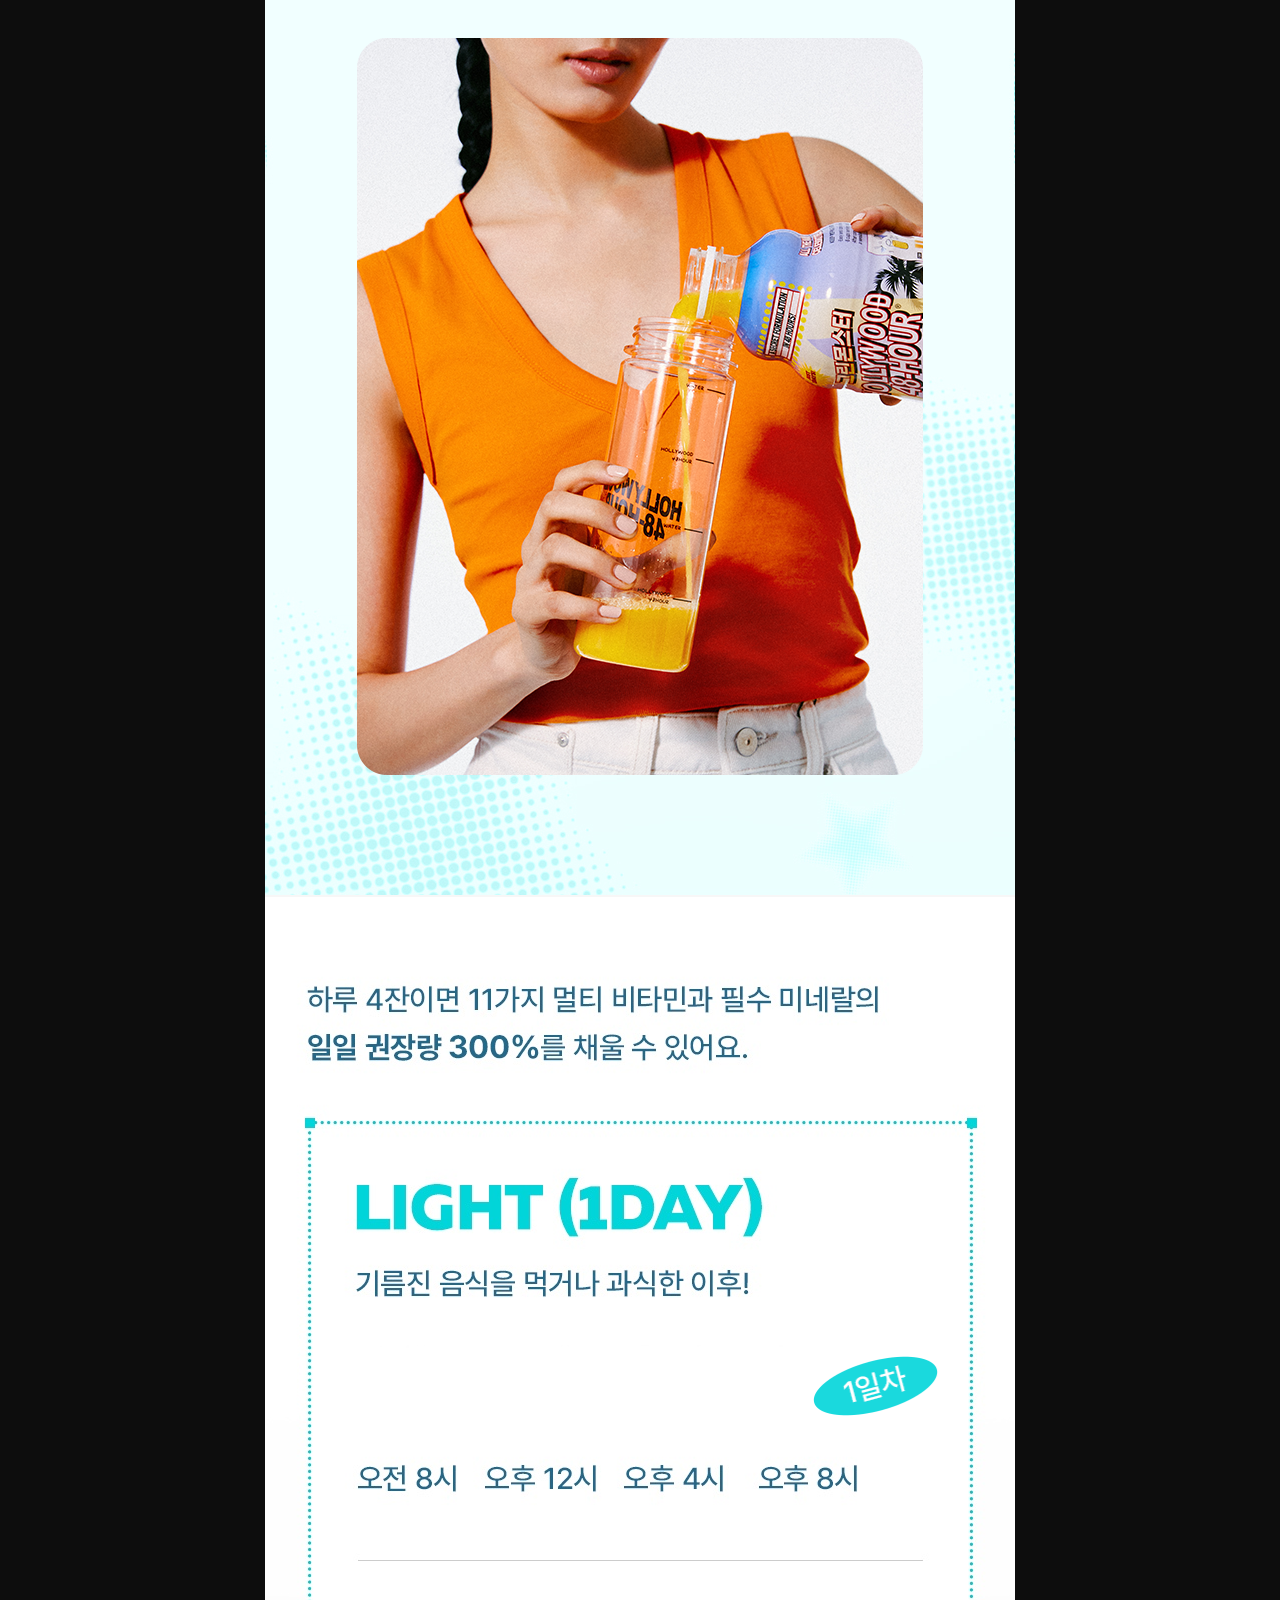
==== commit 7dd07be7: "Replace logo.png with actual circle cropped directly from mo_02, masked to clean circle" ====
--- a/index.html
+++ b/index.html
@@ -29,7 +29,7 @@
   </div>
   <div class="ovl-wrap">
     <img class="hero-panel" src="assets2/hero-panel.png" alt="GREEN MONSTER · HOLLYWOOD 48-HOUR" />
-    <img class="logo-wobble" style="top:0%; left:77.93%; width:18.67%;" src="assets2/brand-logo.png" alt="Brand Week" />
+    <img class="logo-wobble" style="top:0%; left:76%; width:19.33%;" src="assets2/brand-logo.png" alt="Brand Week" />
   </div>
 
   <!-- 03 Summer Essential -->
--- a/css/style.css
+++ b/css/style.css
@@ -92,10 +92,10 @@
 .ovl-wrap{ position:relative; width:100%; }
 
 /* mo_02: Brand Week 원형 로고, 왼쪽↔오른쪽 스무스 회전(흔들림) */
-.logo-wobble{ position:absolute; display:block; transform-origin:center center; animation:logoWobble 3.2s ease-in-out infinite; }
+.logo-wobble{ position:absolute; display:block; transform-origin:center center; animation:logoWobble 2.2s ease-in-out infinite; }
 @keyframes logoWobble{
-  0%,100%{ transform:rotate(-10deg); }
-  50%{ transform:rotate(10deg); }
+  0%,100%{ transform:rotate(-18deg); }
+  50%{ transform:rotate(18deg); }
 }
 
 /* mo_04: 다운로드 버튼 강조(맥박처럼 은은하게 커졌다 작아짐 + 은은한 글로우) */
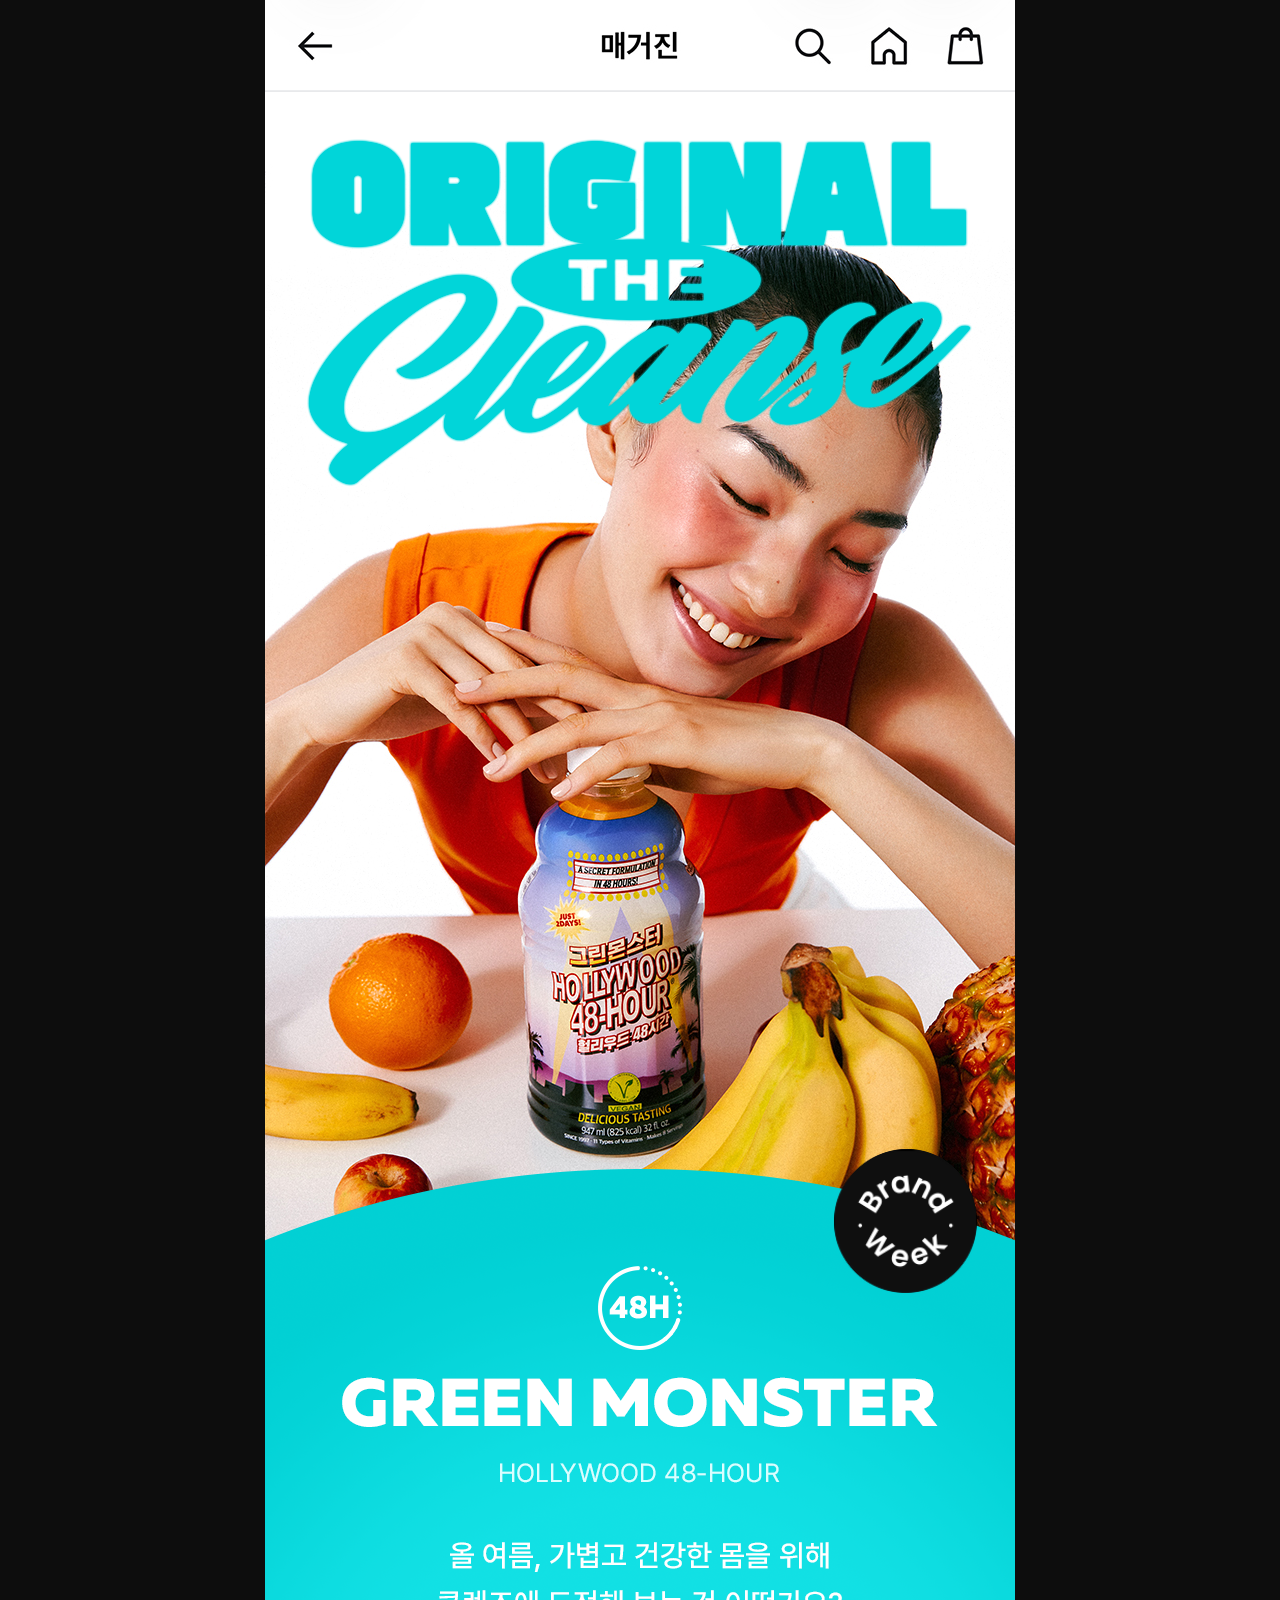
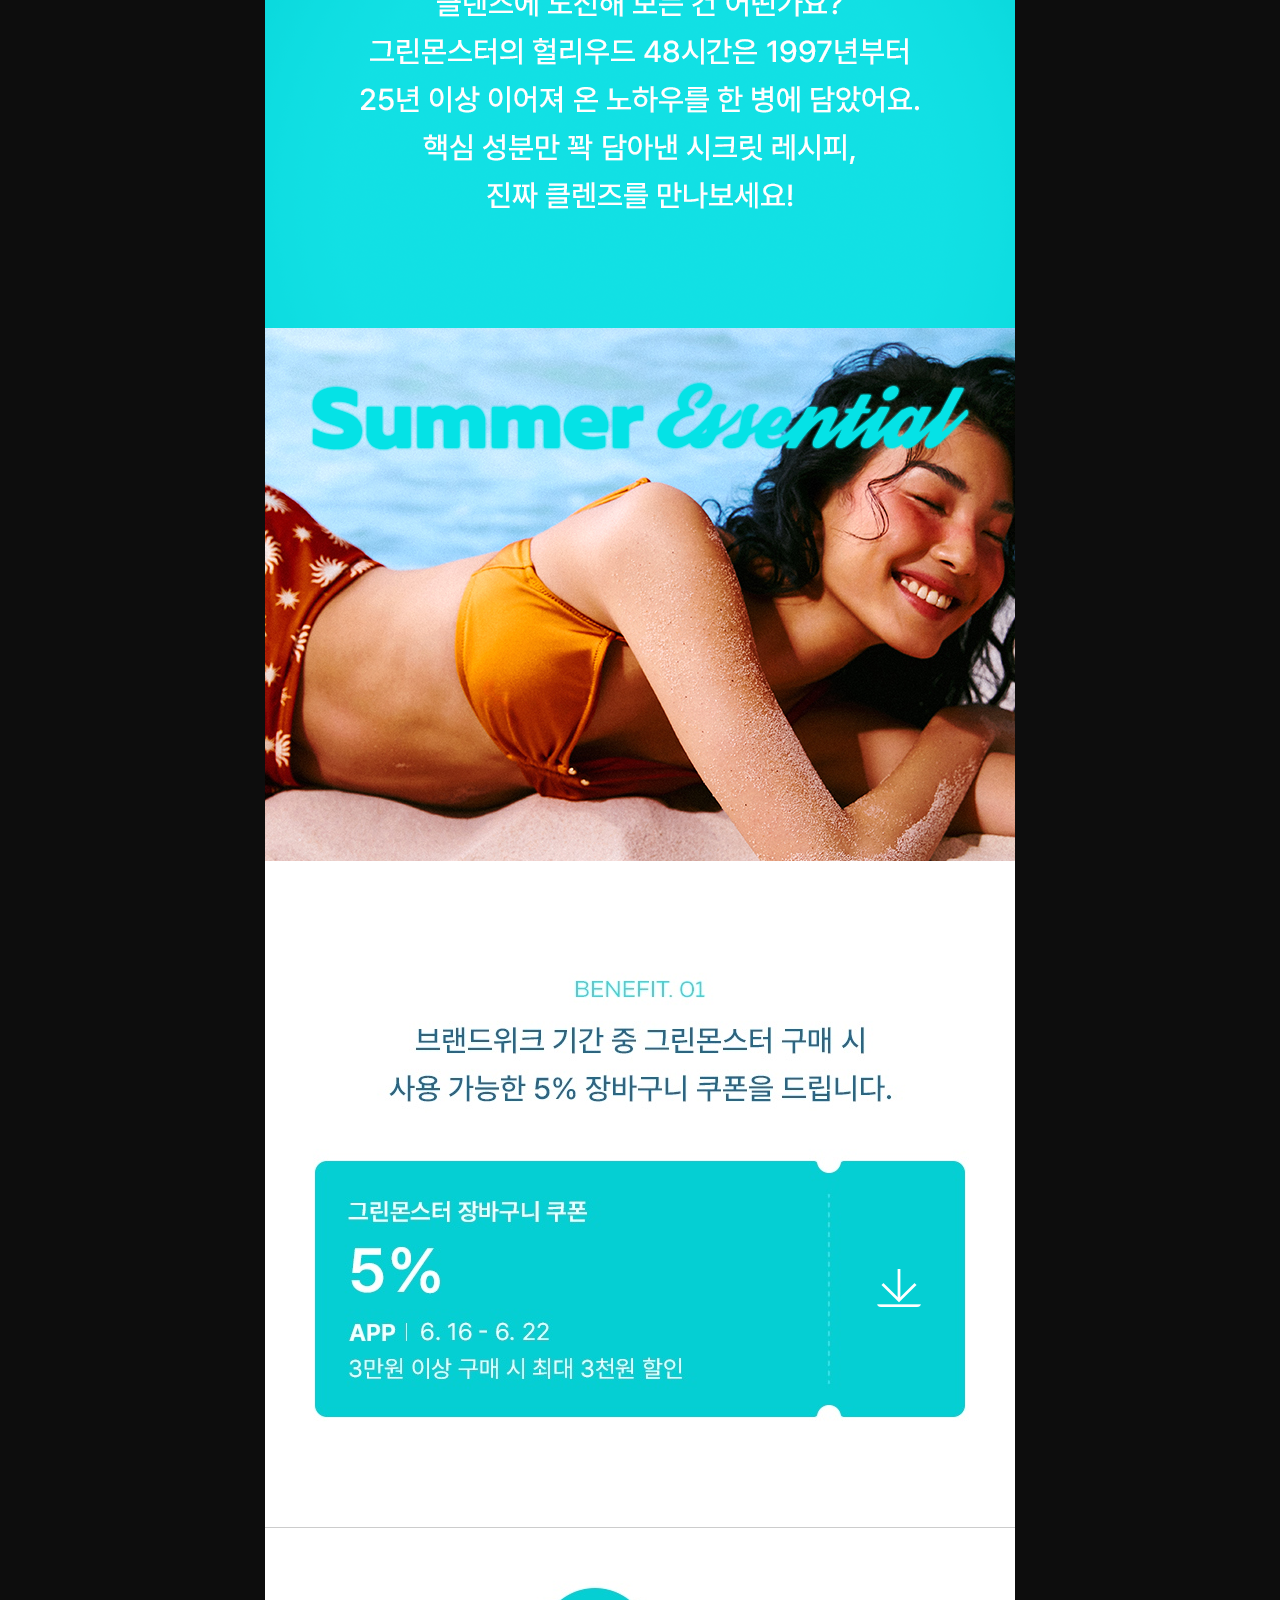
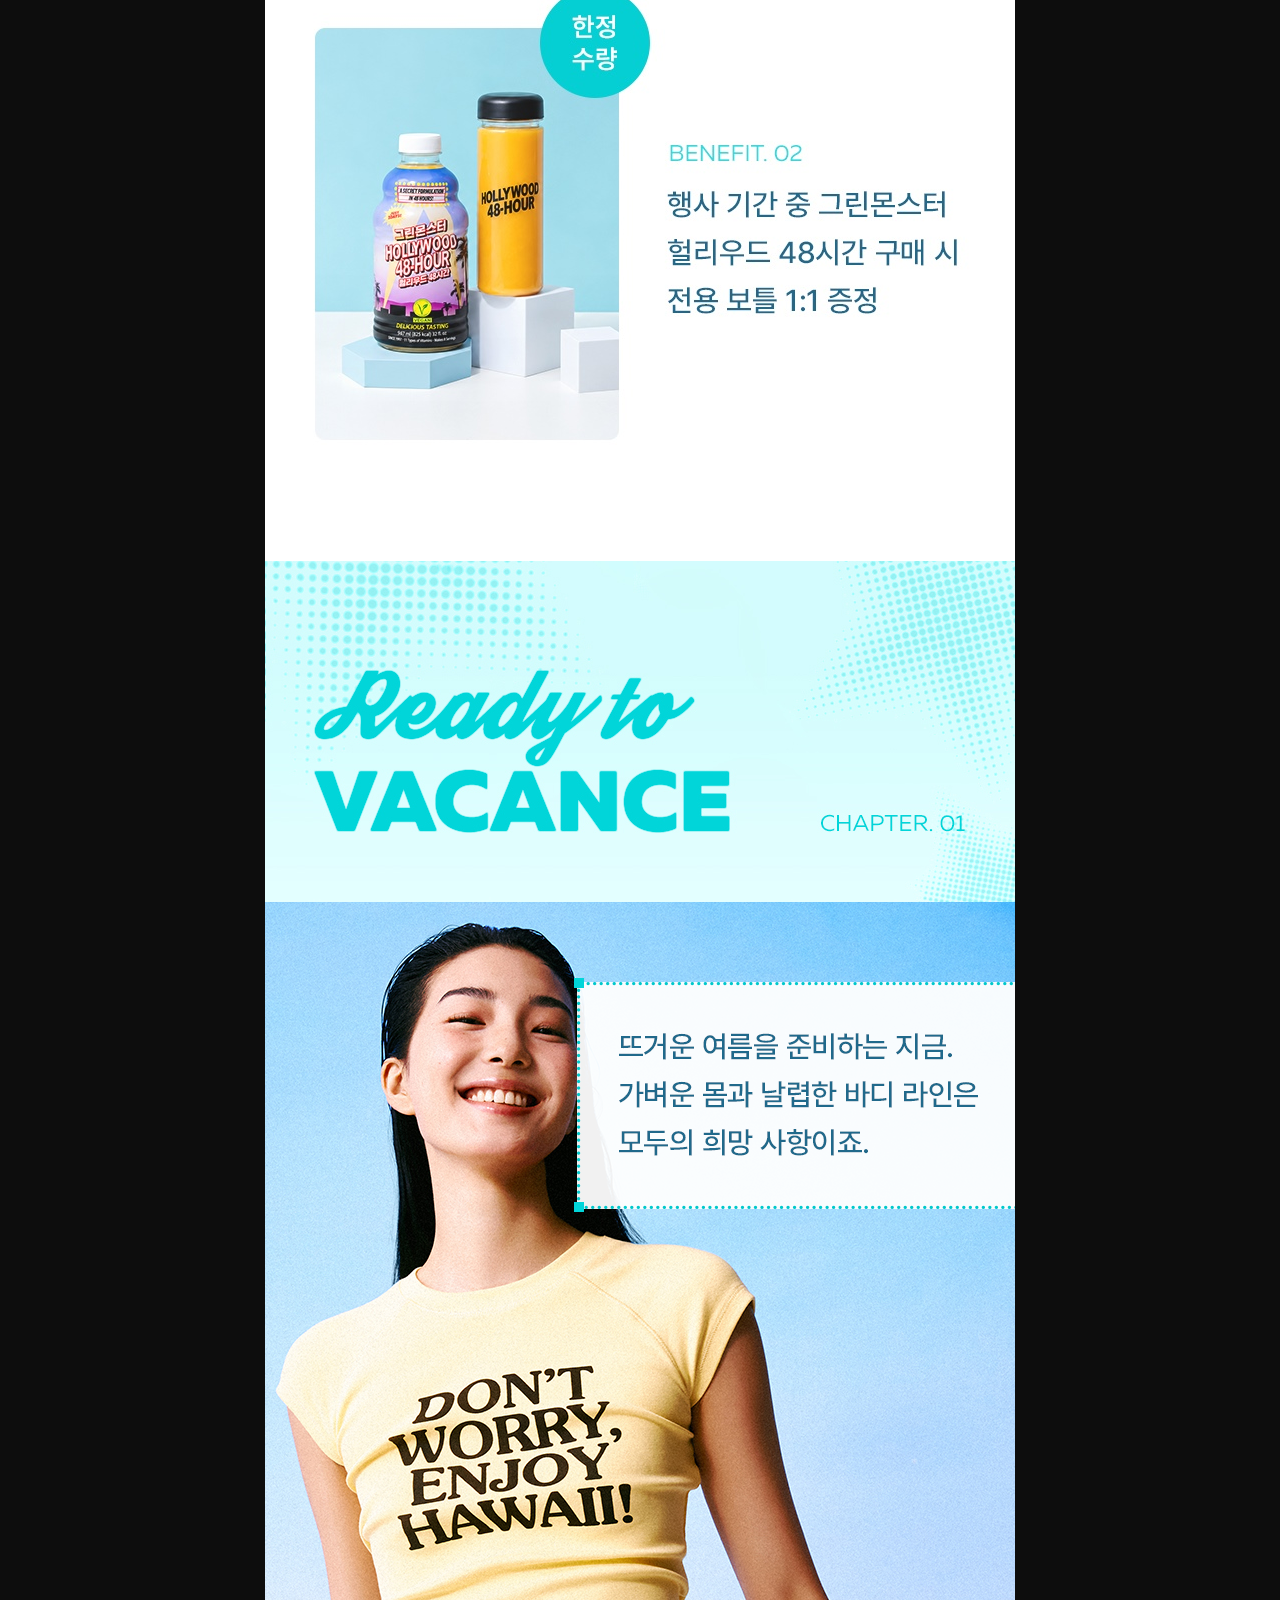
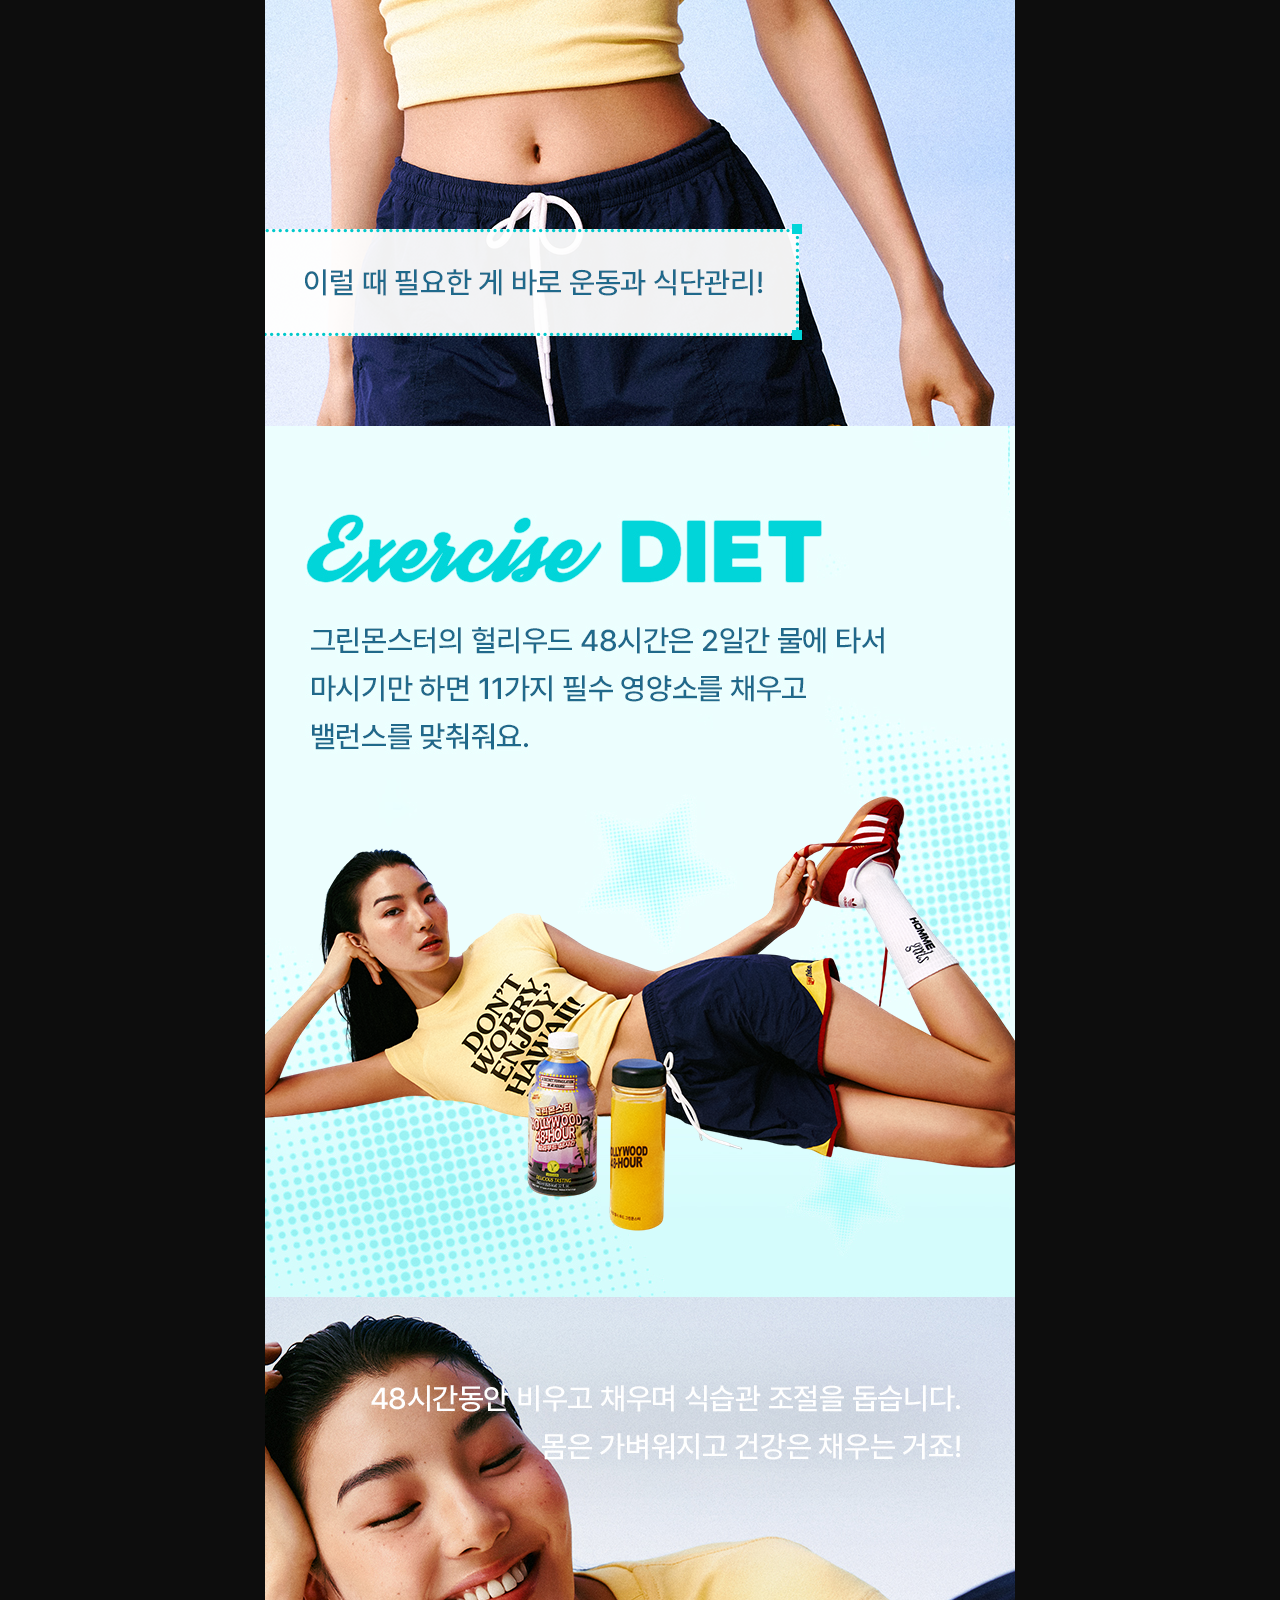
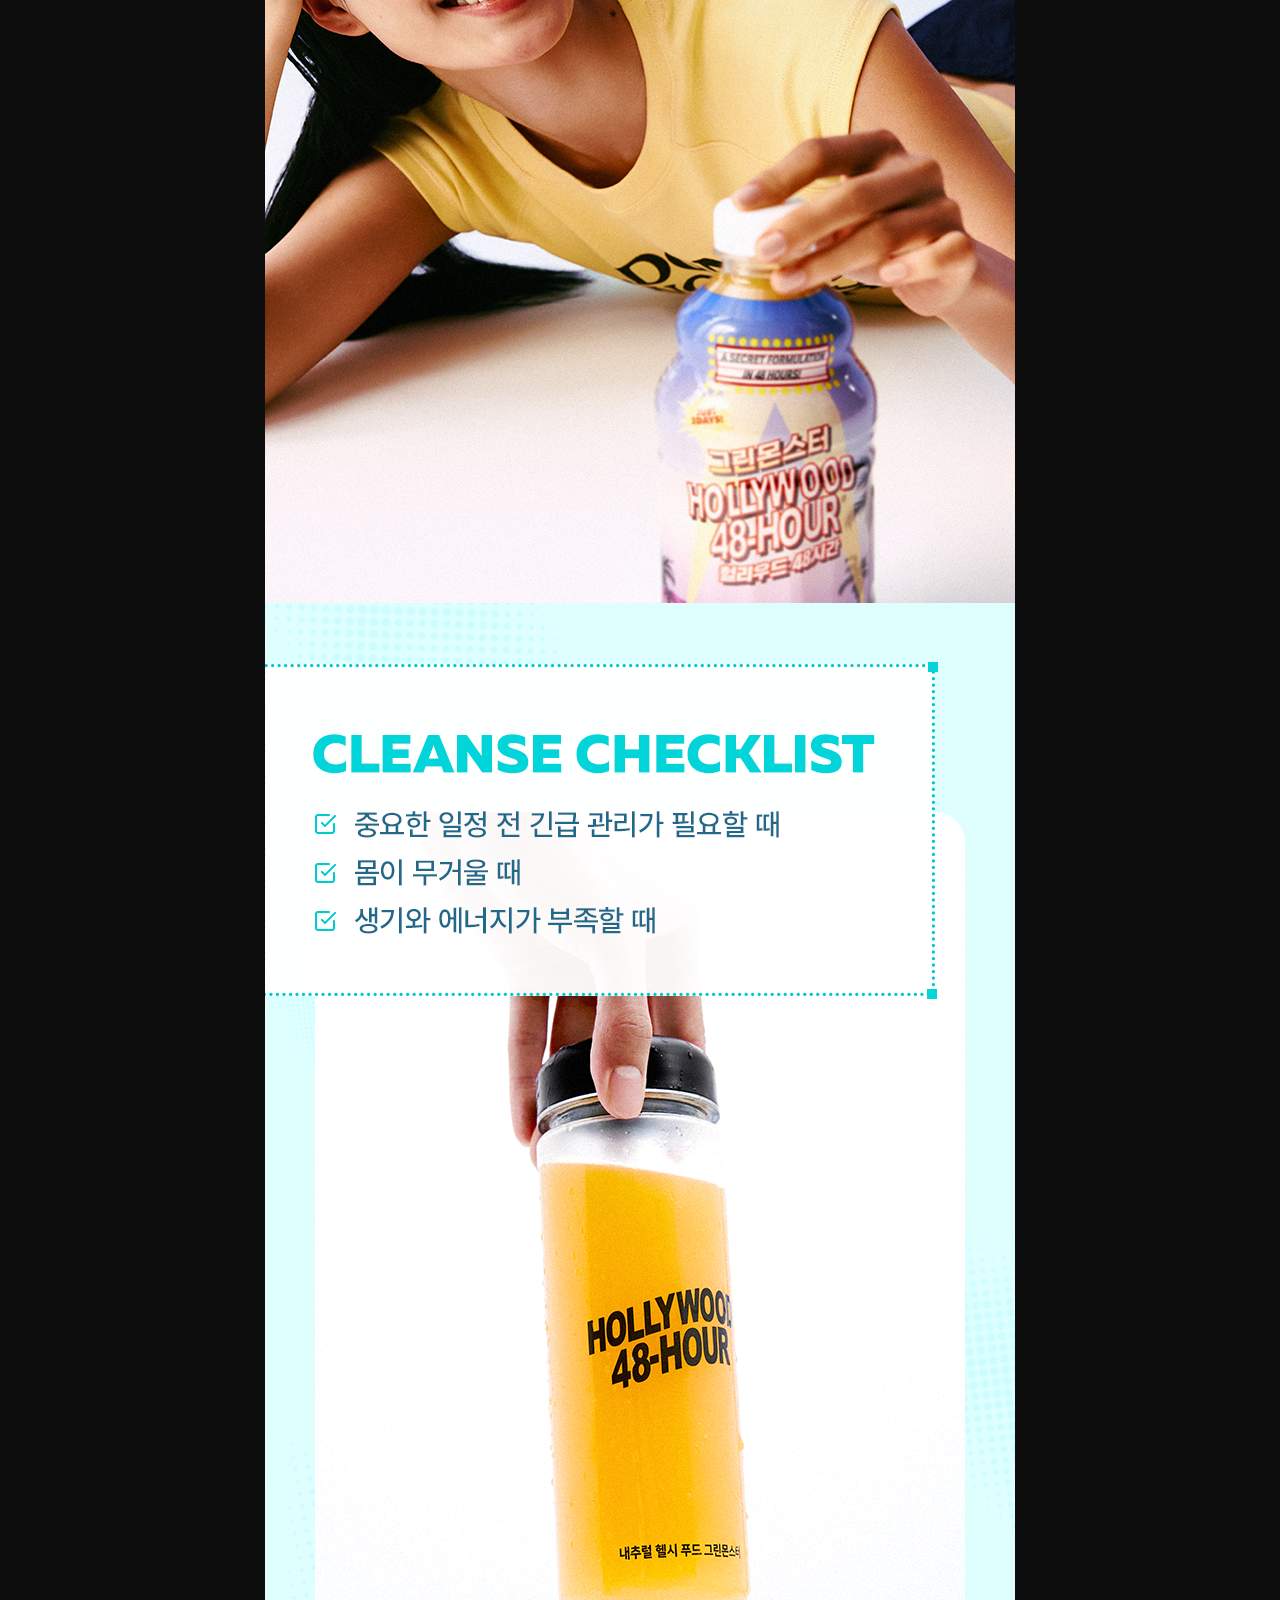
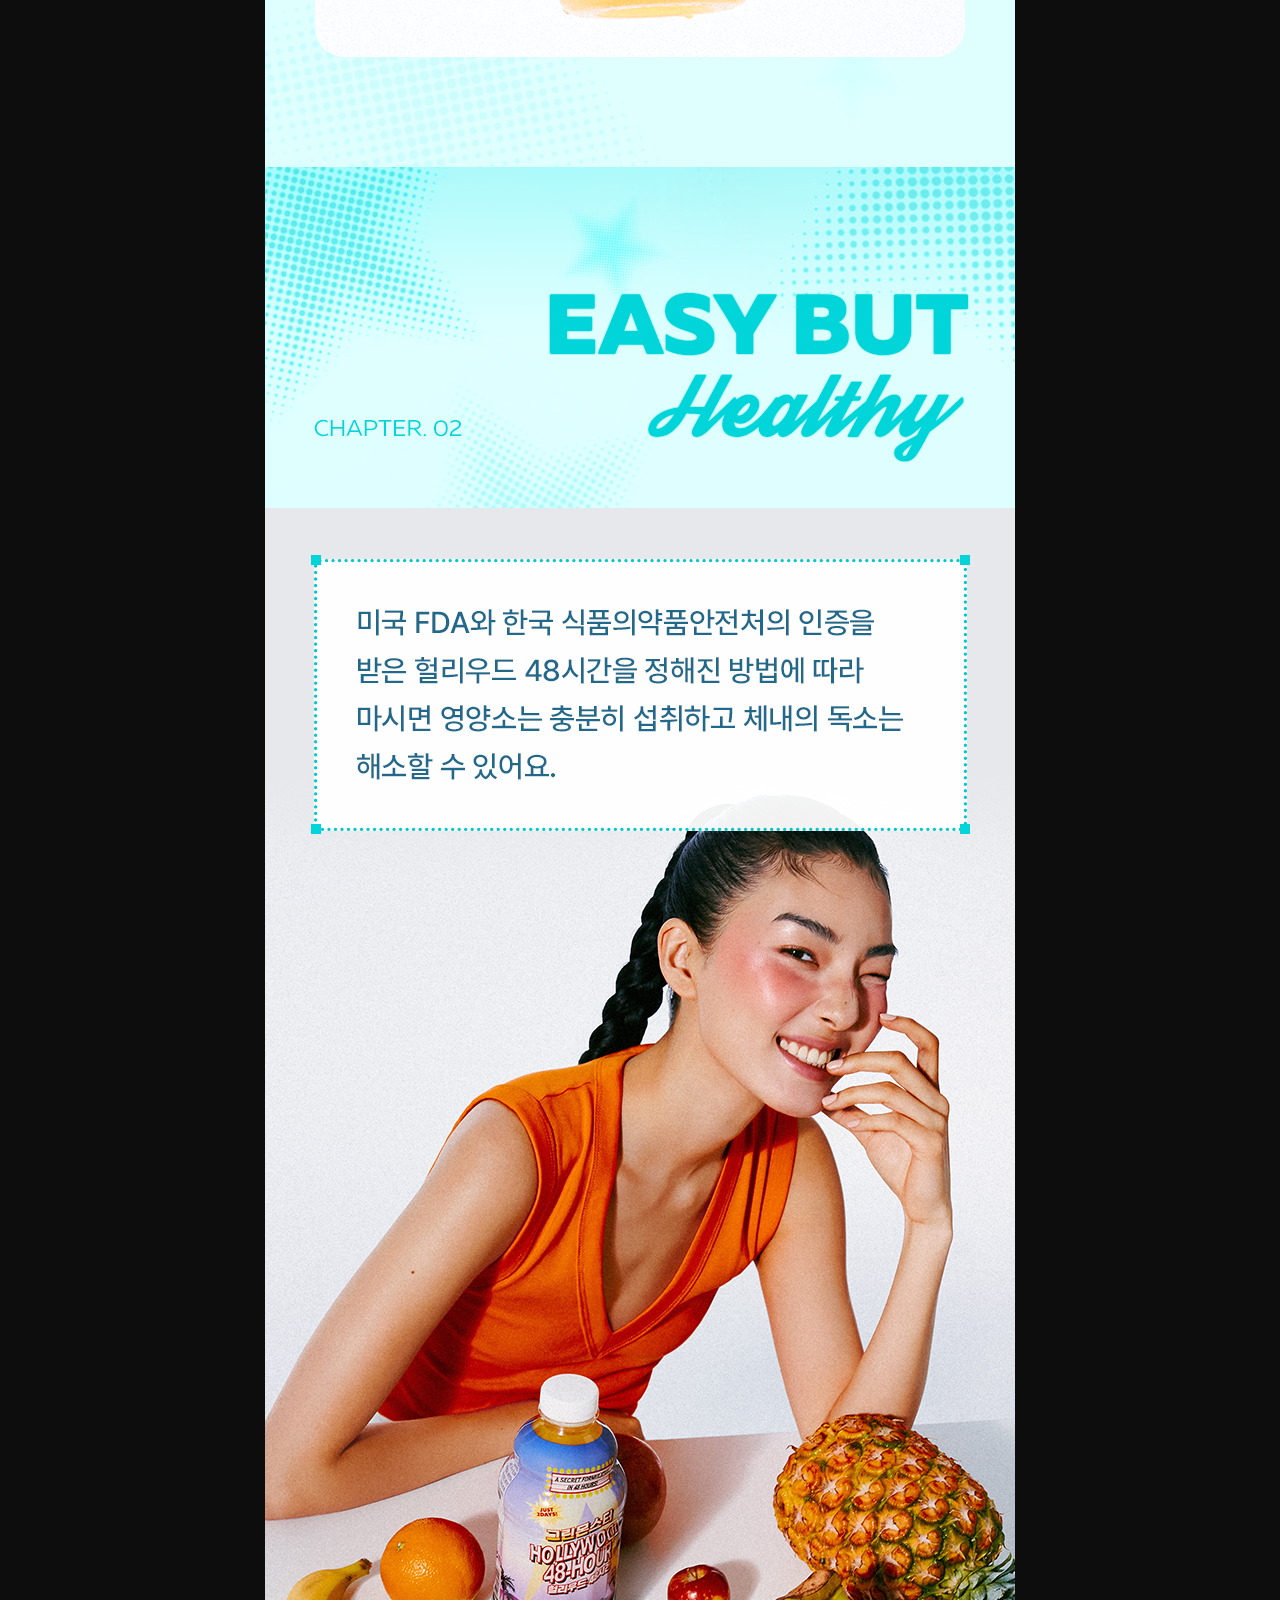
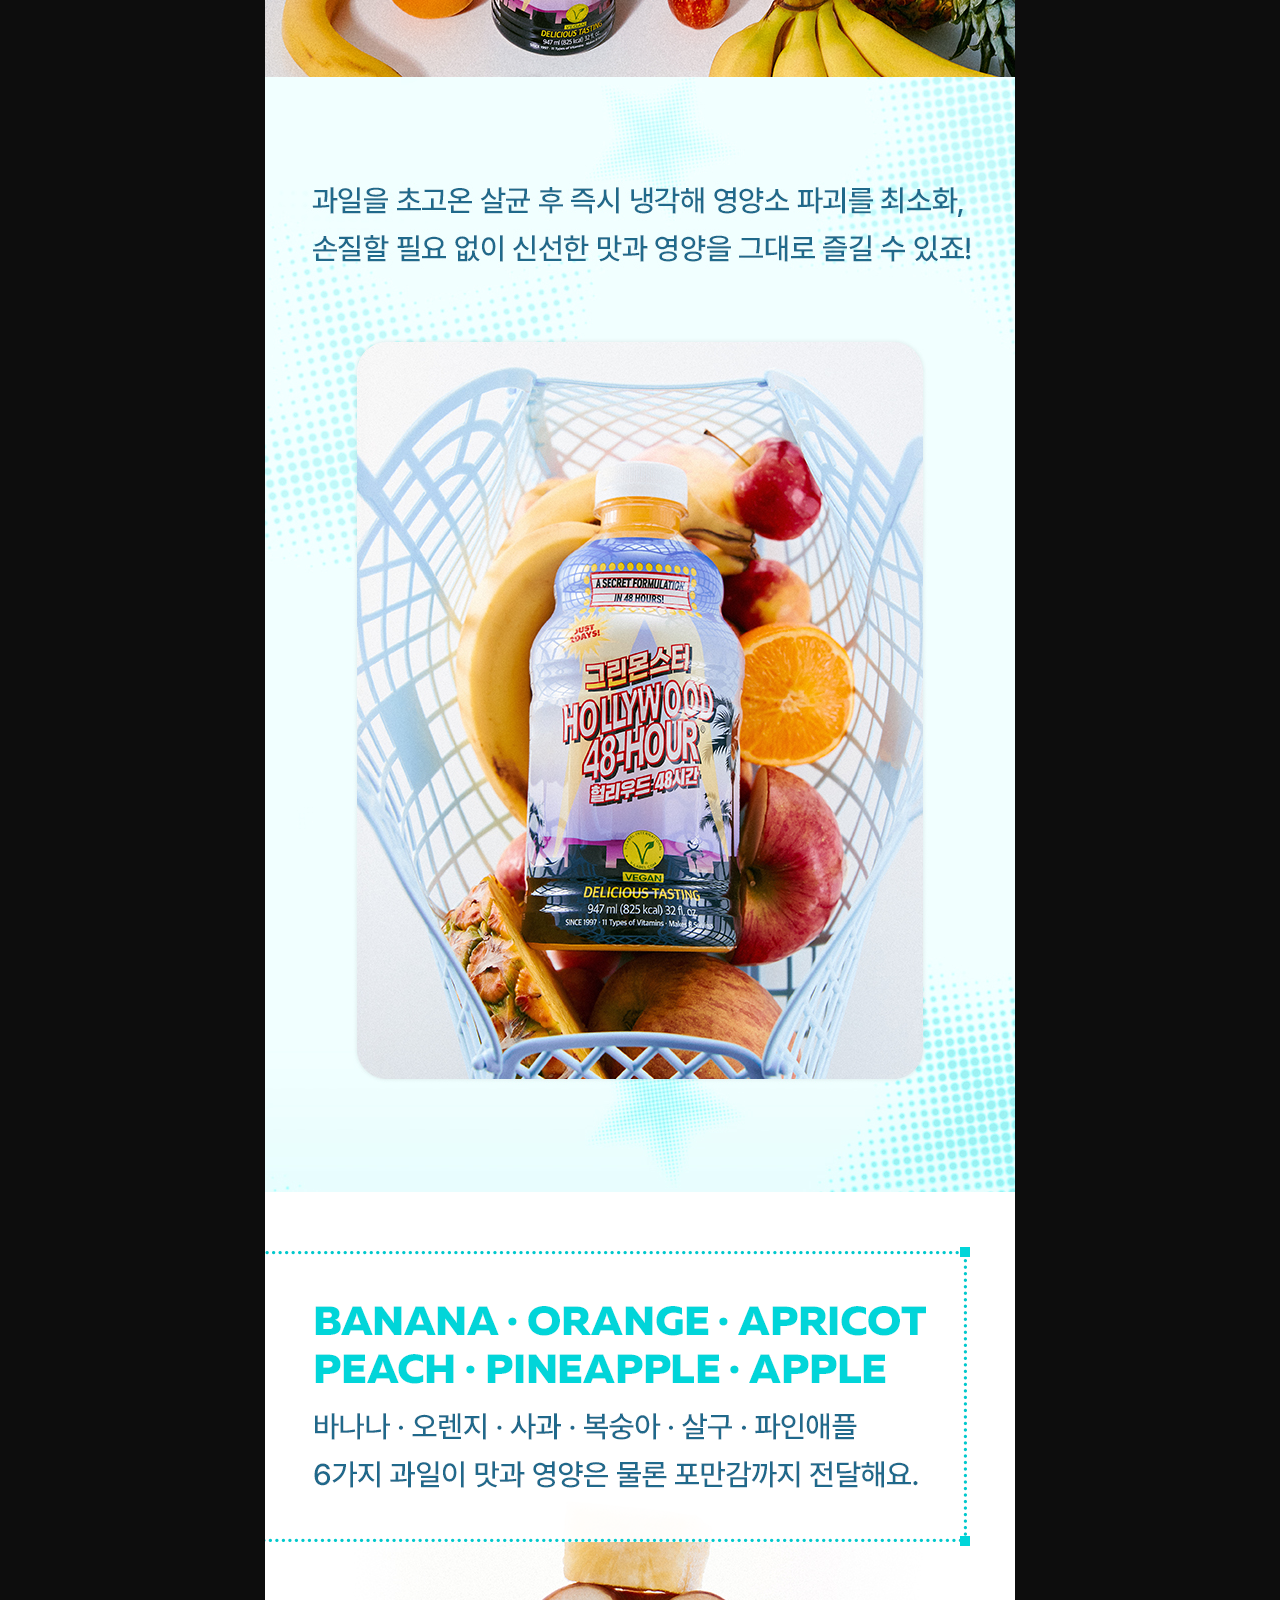
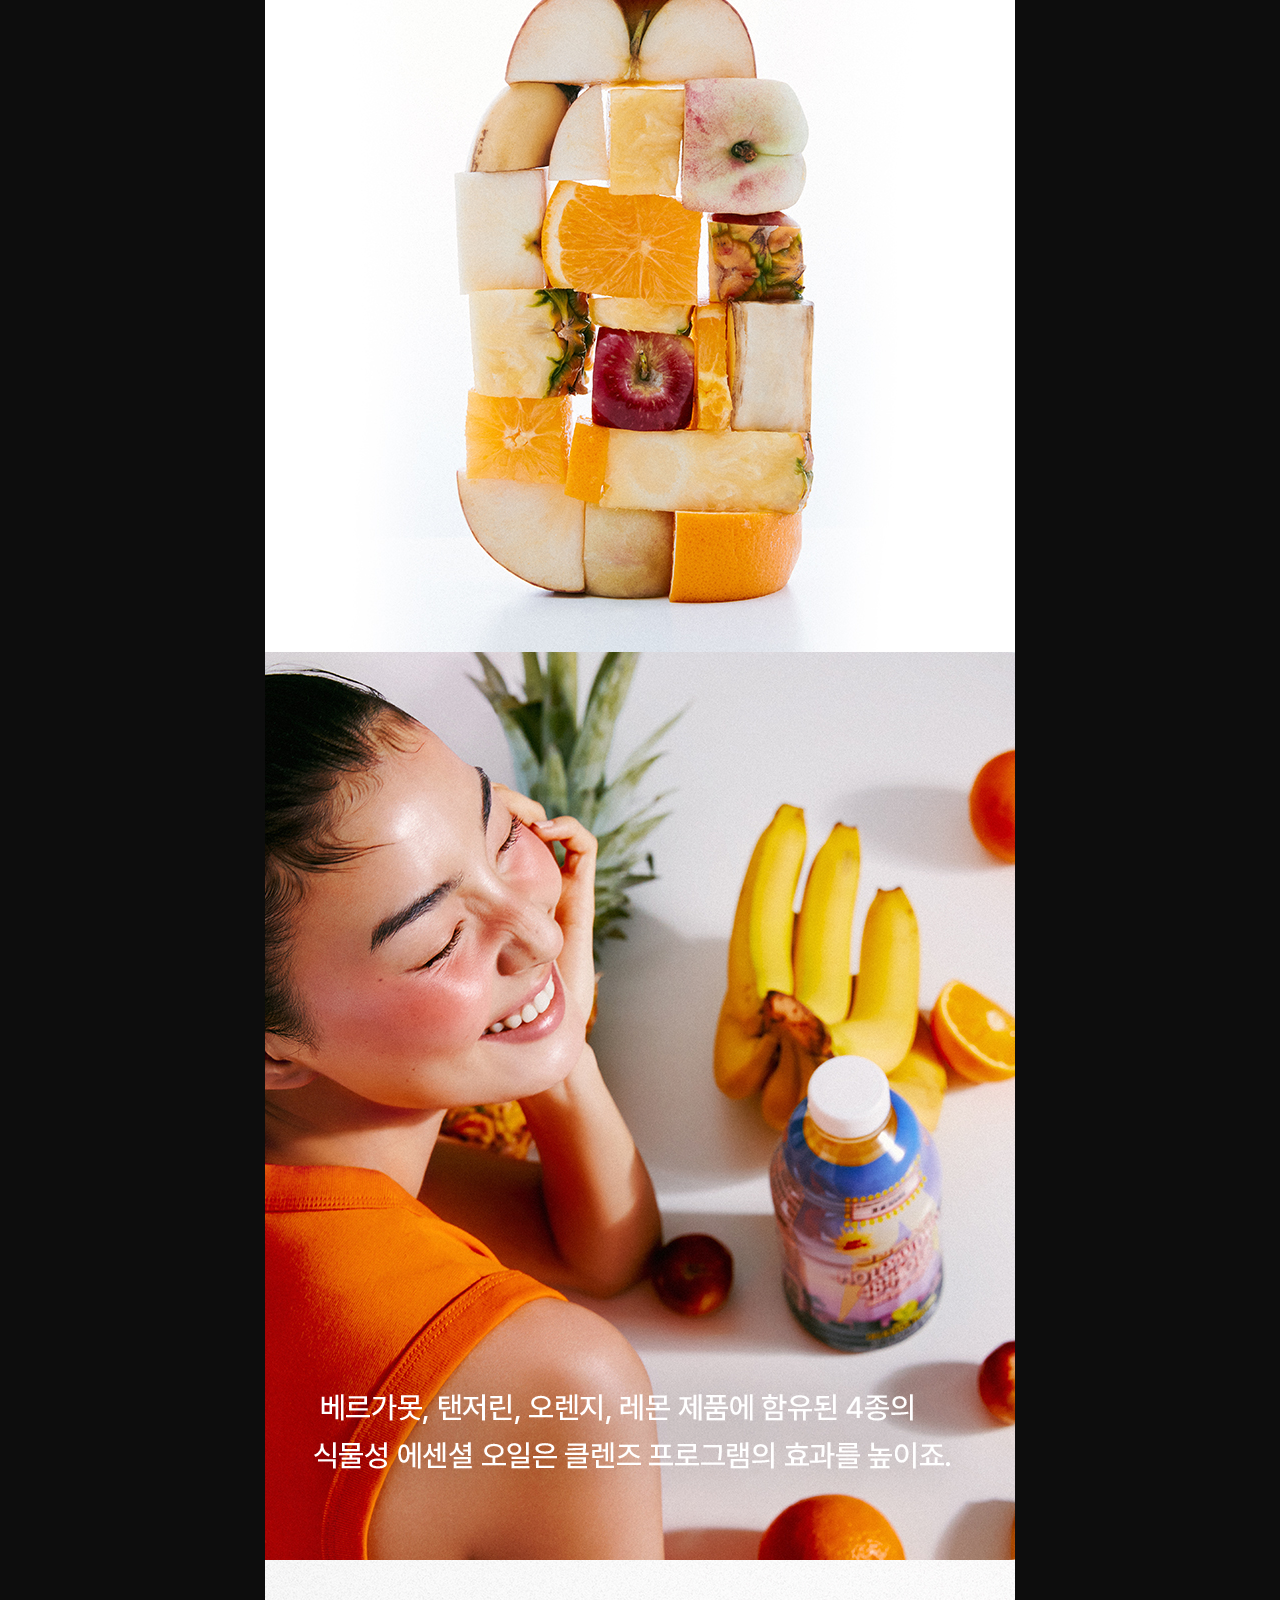
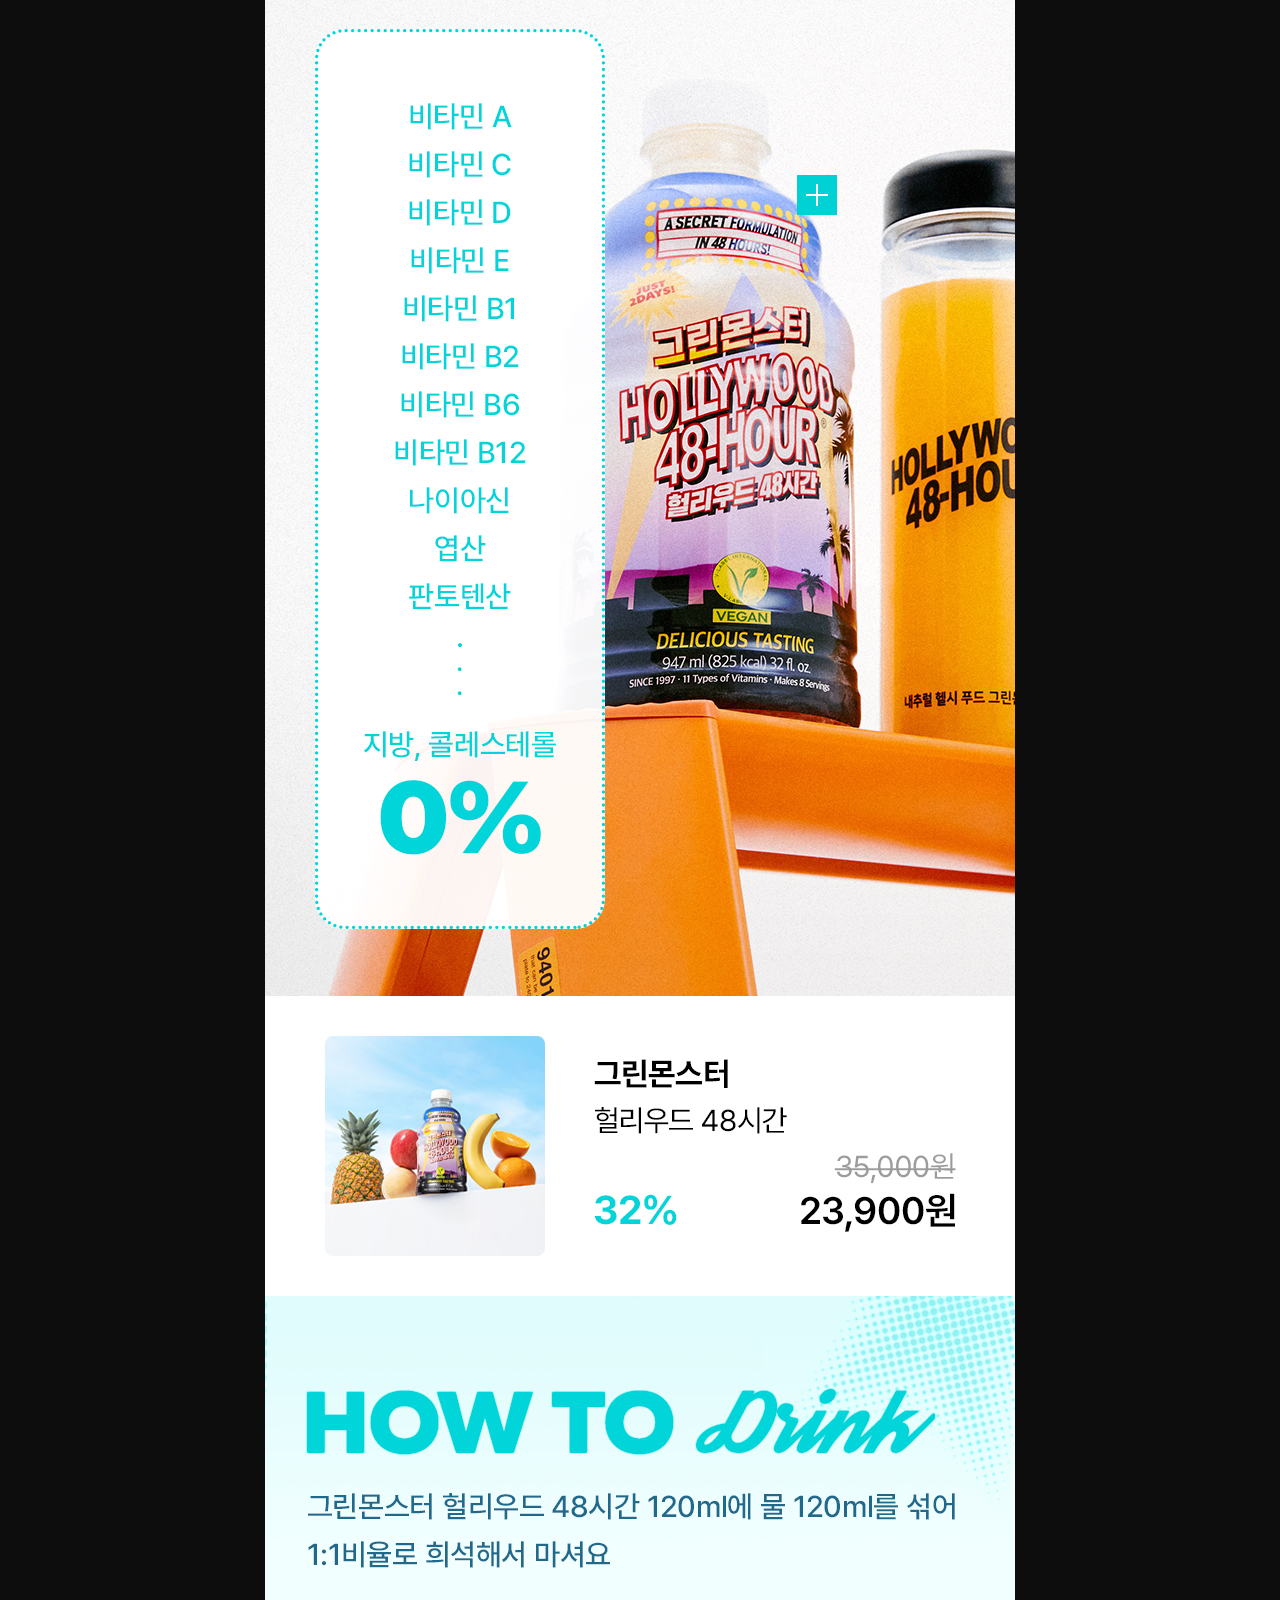
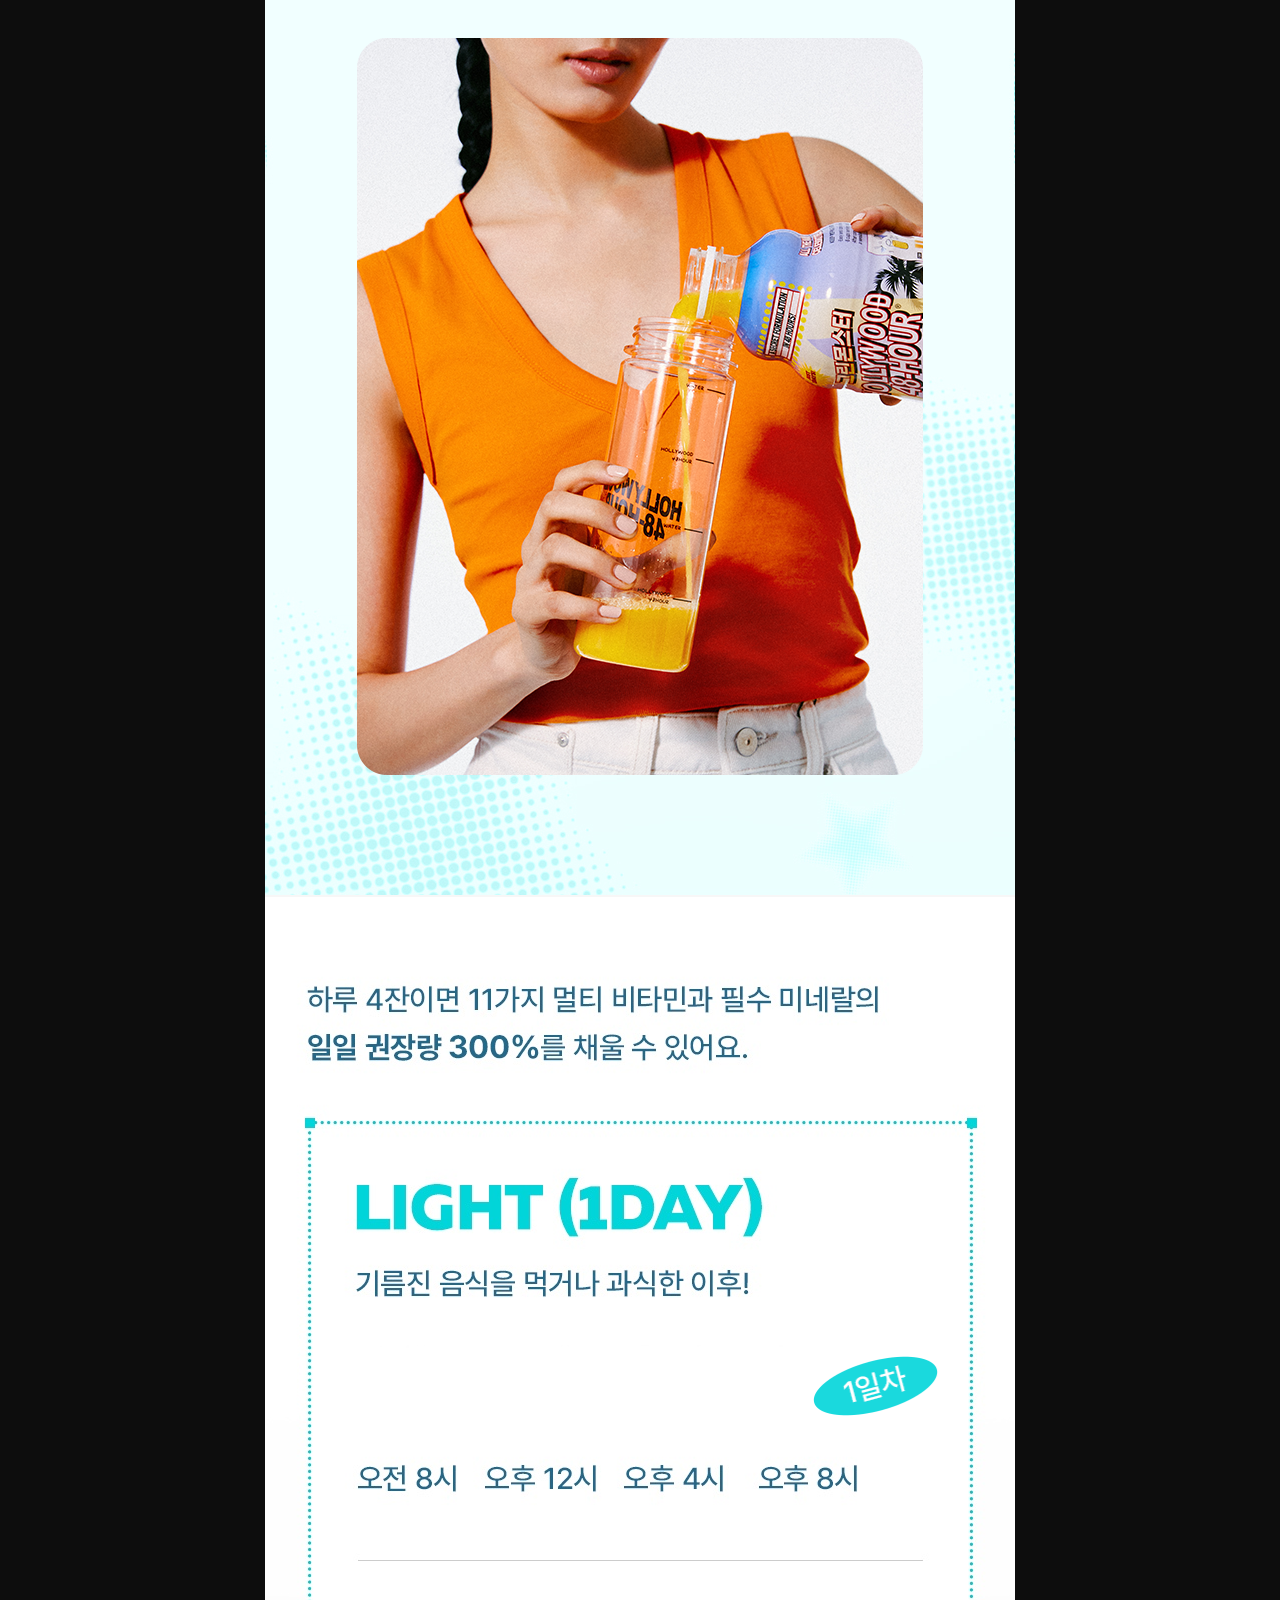
==== commit c8936f3b: "Shift logo 2px left" ====
--- a/index.html
+++ b/index.html
@@ -29,7 +29,7 @@
   </div>
   <div class="ovl-wrap">
     <img class="hero-panel" src="assets2/hero-panel.png" alt="GREEN MONSTER · HOLLYWOOD 48-HOUR" />
-    <img class="logo-wobble" style="top:0%; left:76%; width:19.33%;" src="assets2/brand-logo.png" alt="Brand Week" />
+    <img class="logo-wobble" style="top:0%; left:75.733%; width:19.33%;" src="assets2/brand-logo.png" alt="Brand Week" />
   </div>
 
   <!-- 03 Summer Essential -->
--- a/css/style.css
+++ b/css/style.css
@@ -92,7 +92,7 @@
 .ovl-wrap{ position:relative; width:100%; }
 
 /* mo_02: Brand Week 원형 로고, 왼쪽↔오른쪽 스무스 회전(흔들림) */
-.logo-wobble{ position:absolute; display:block; transform-origin:center center; animation:logoWobble 2.2s ease-in-out infinite; }
+.logo-wobble{ position:absolute; z-index:6; display:block; transform-origin:center center; animation:logoWobble 2.2s ease-in-out infinite; }
 @keyframes logoWobble{
   0%,100%{ transform:rotate(-18deg); }
   50%{ transform:rotate(18deg); }
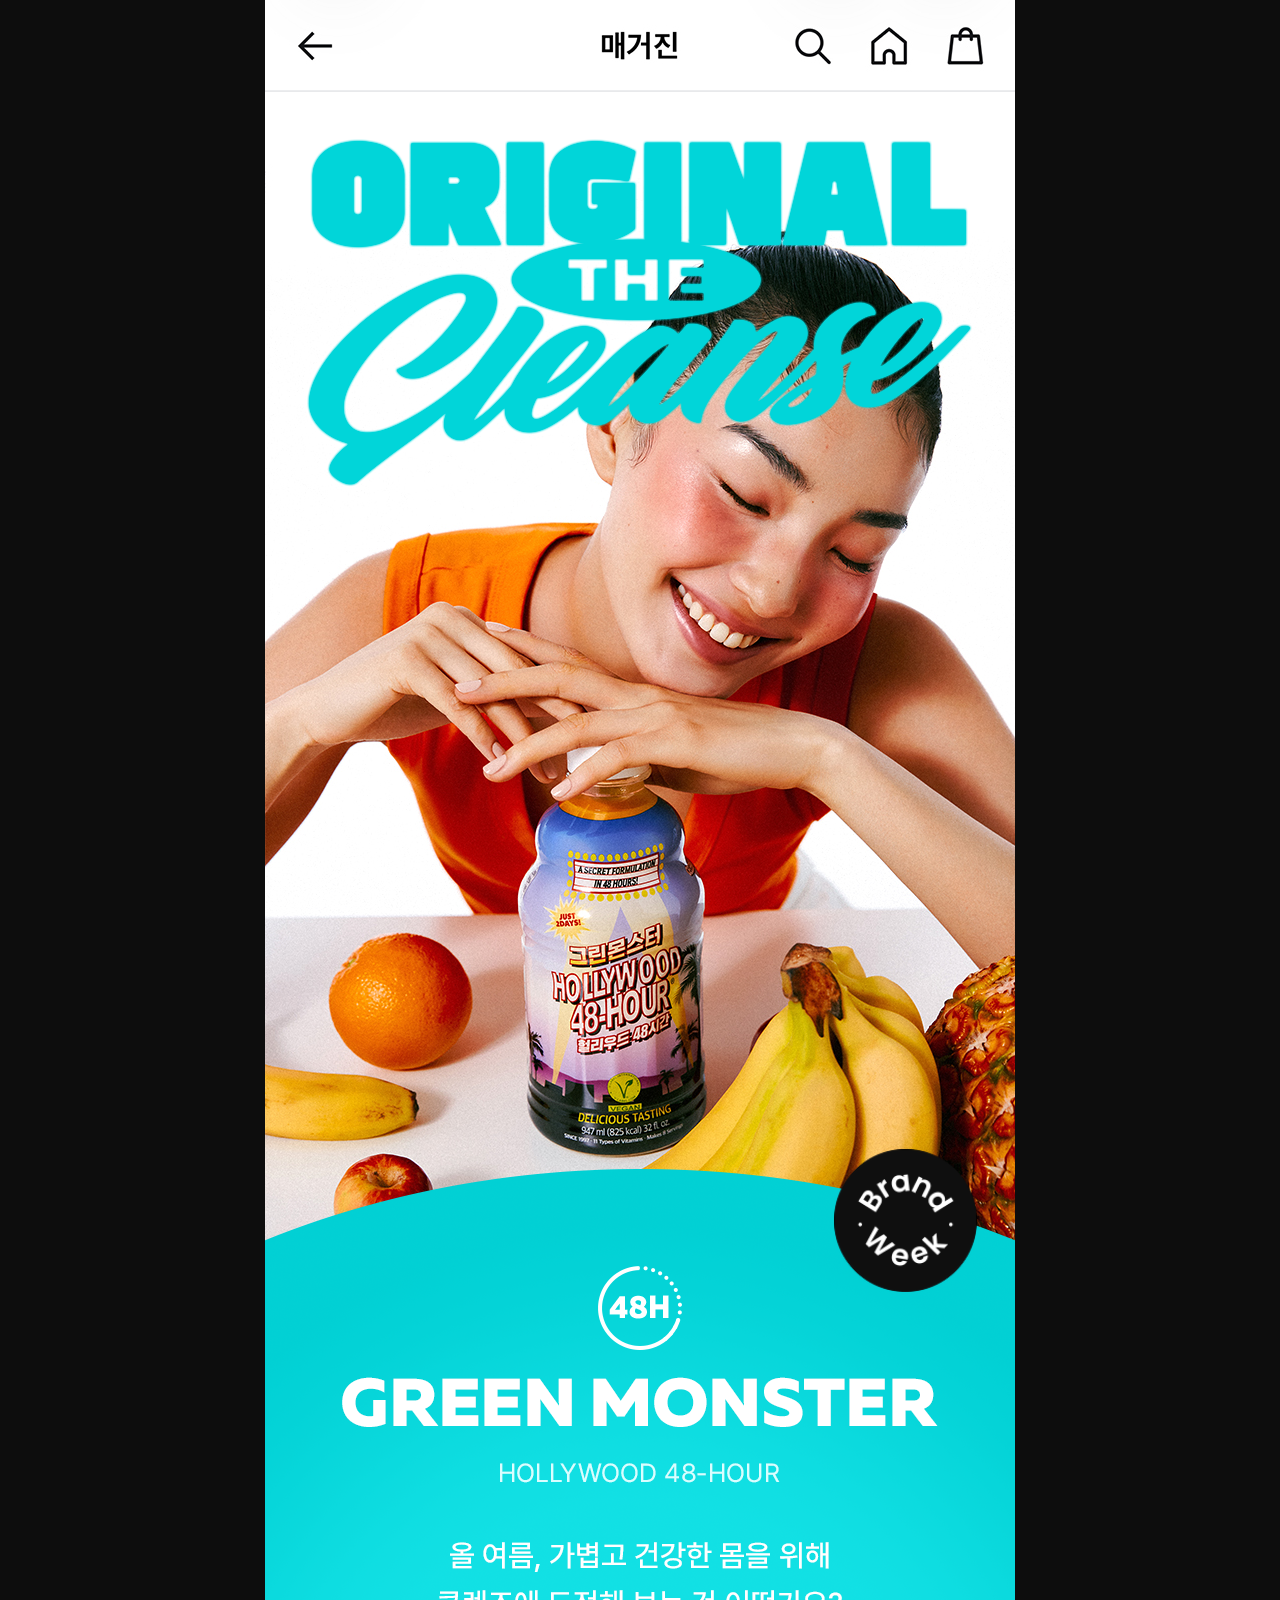
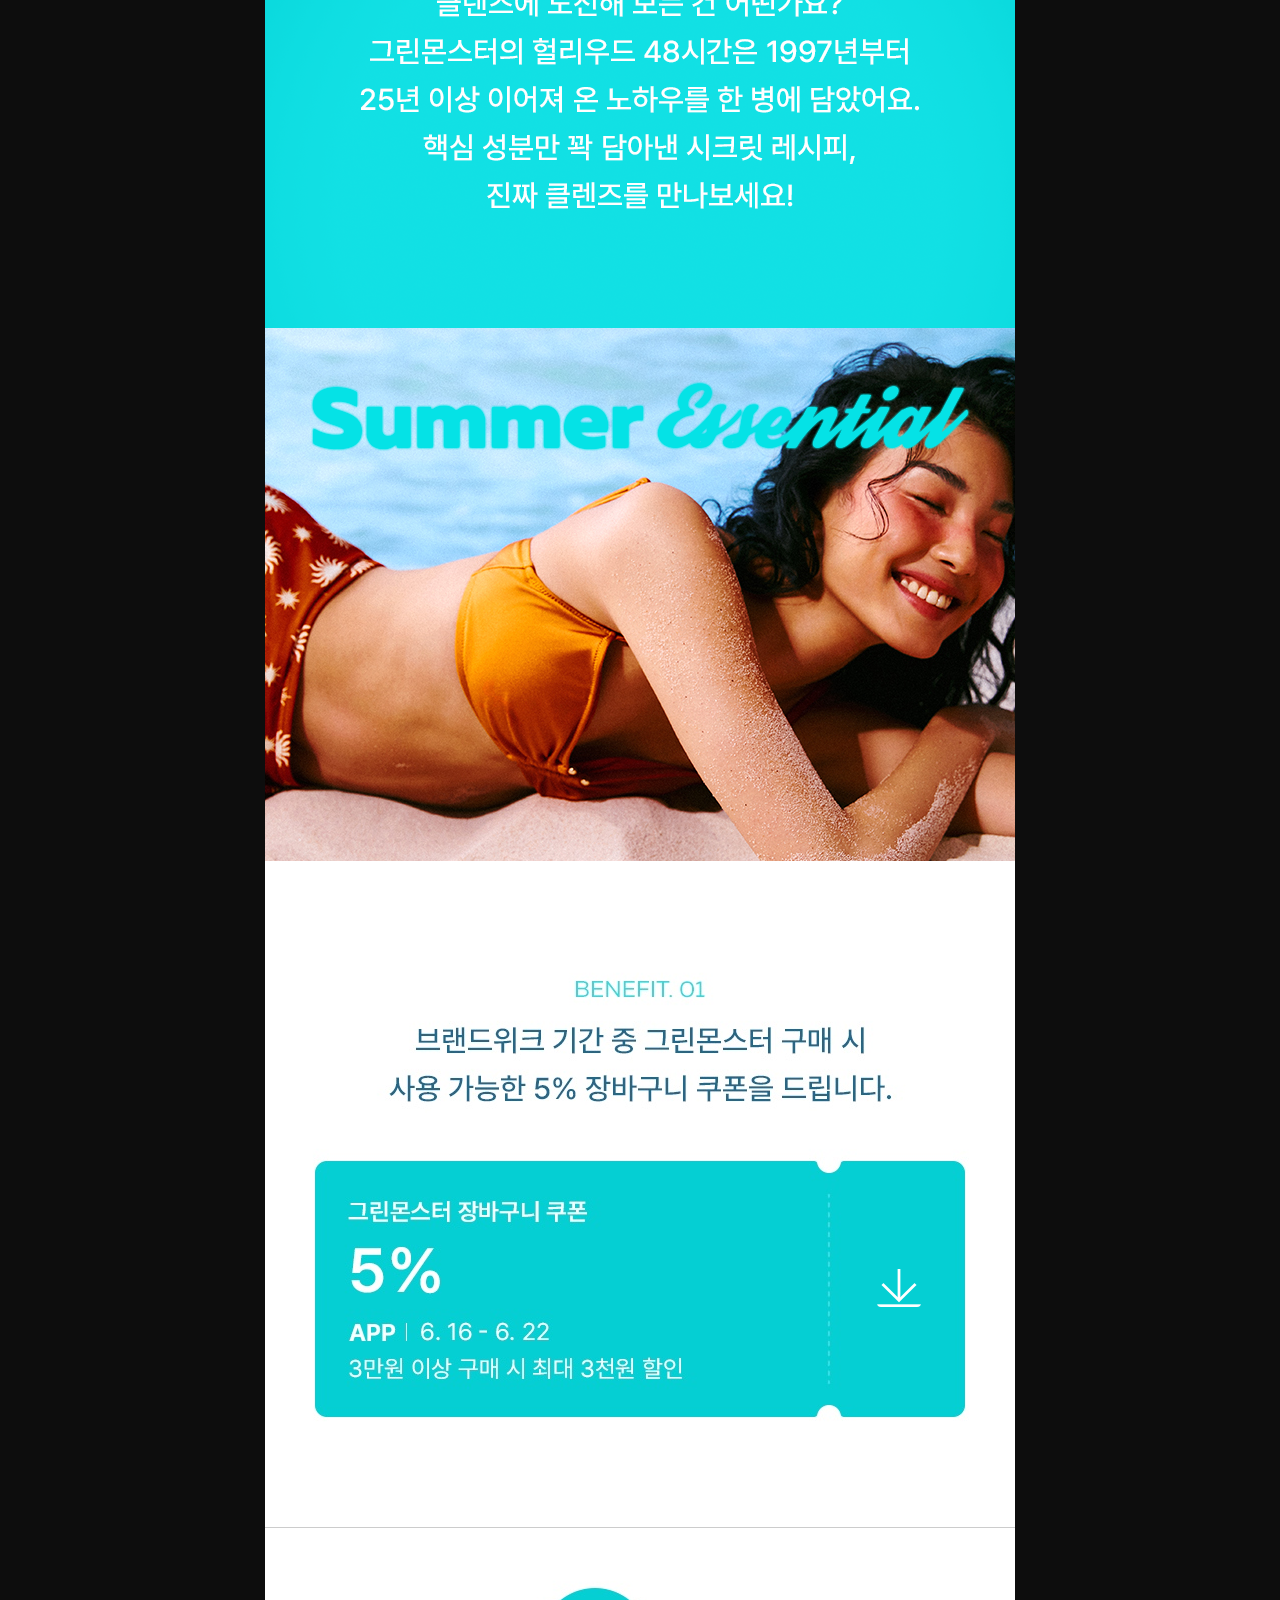
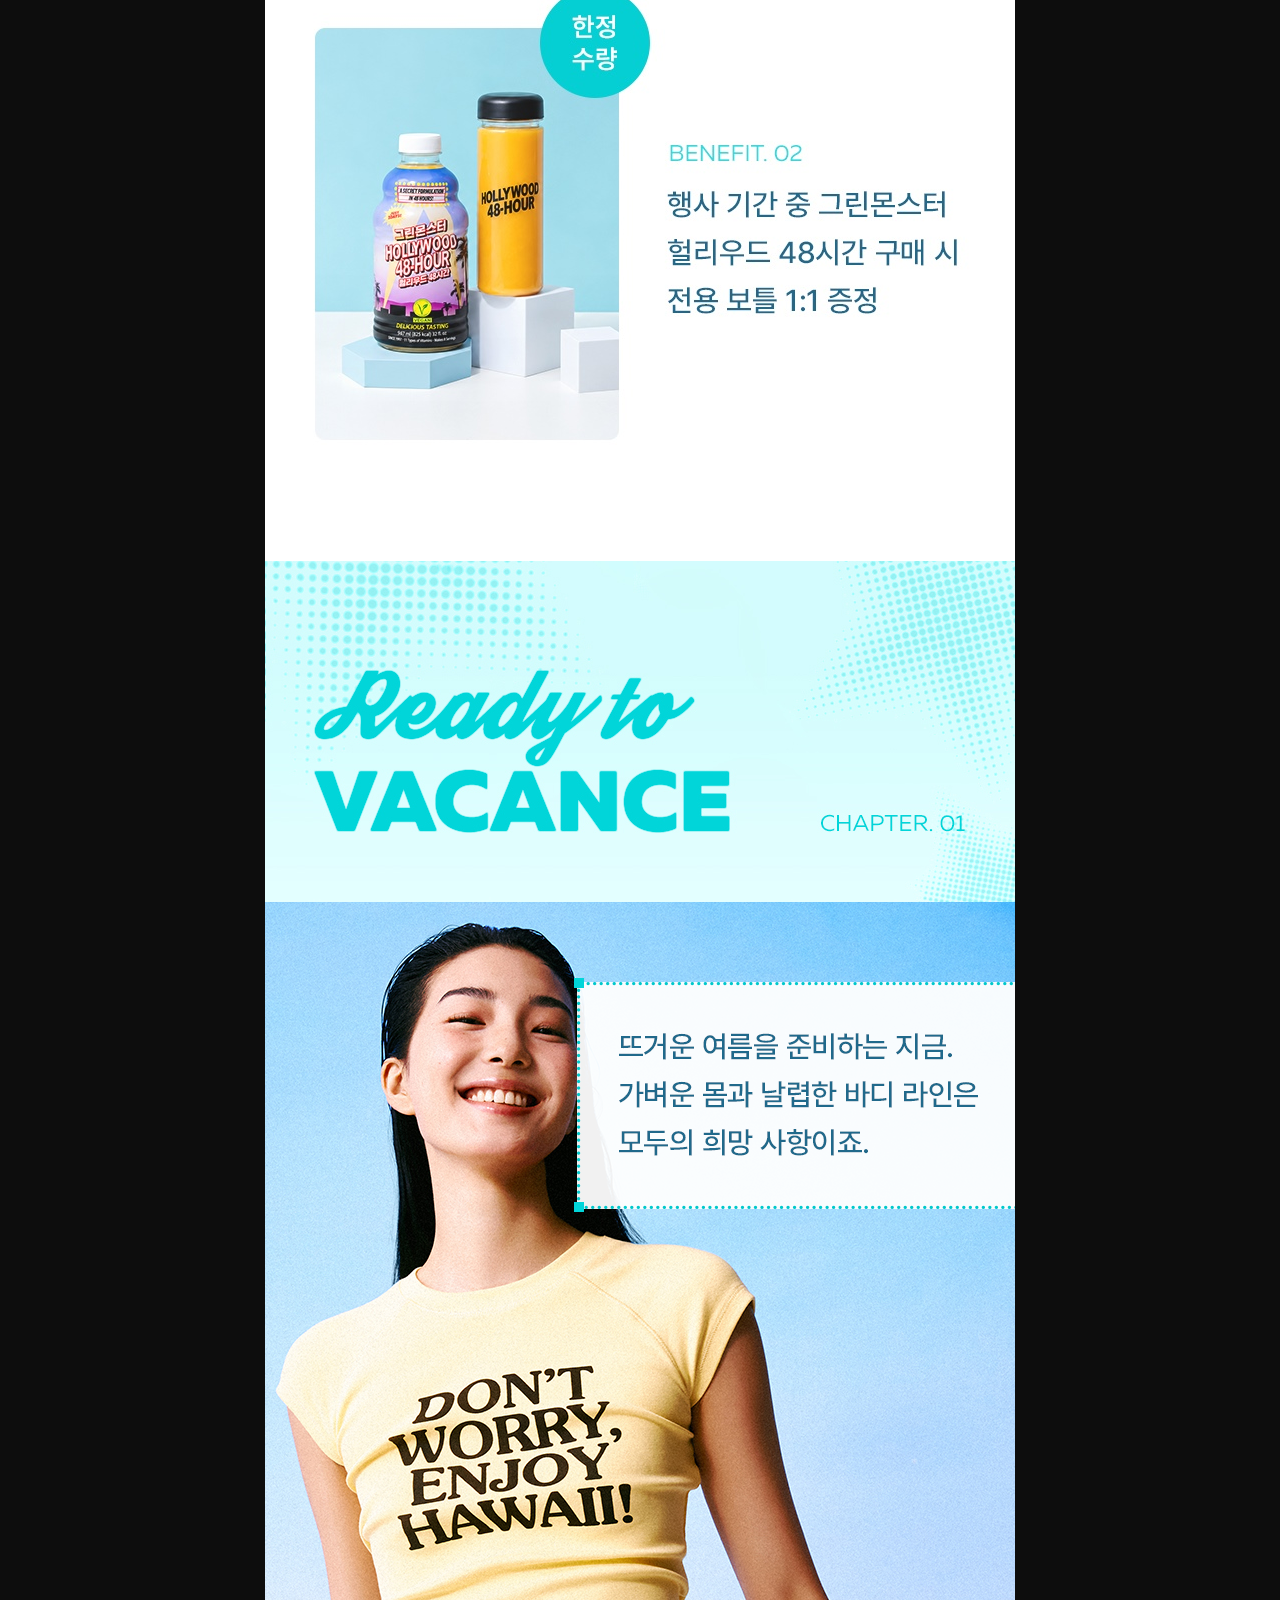
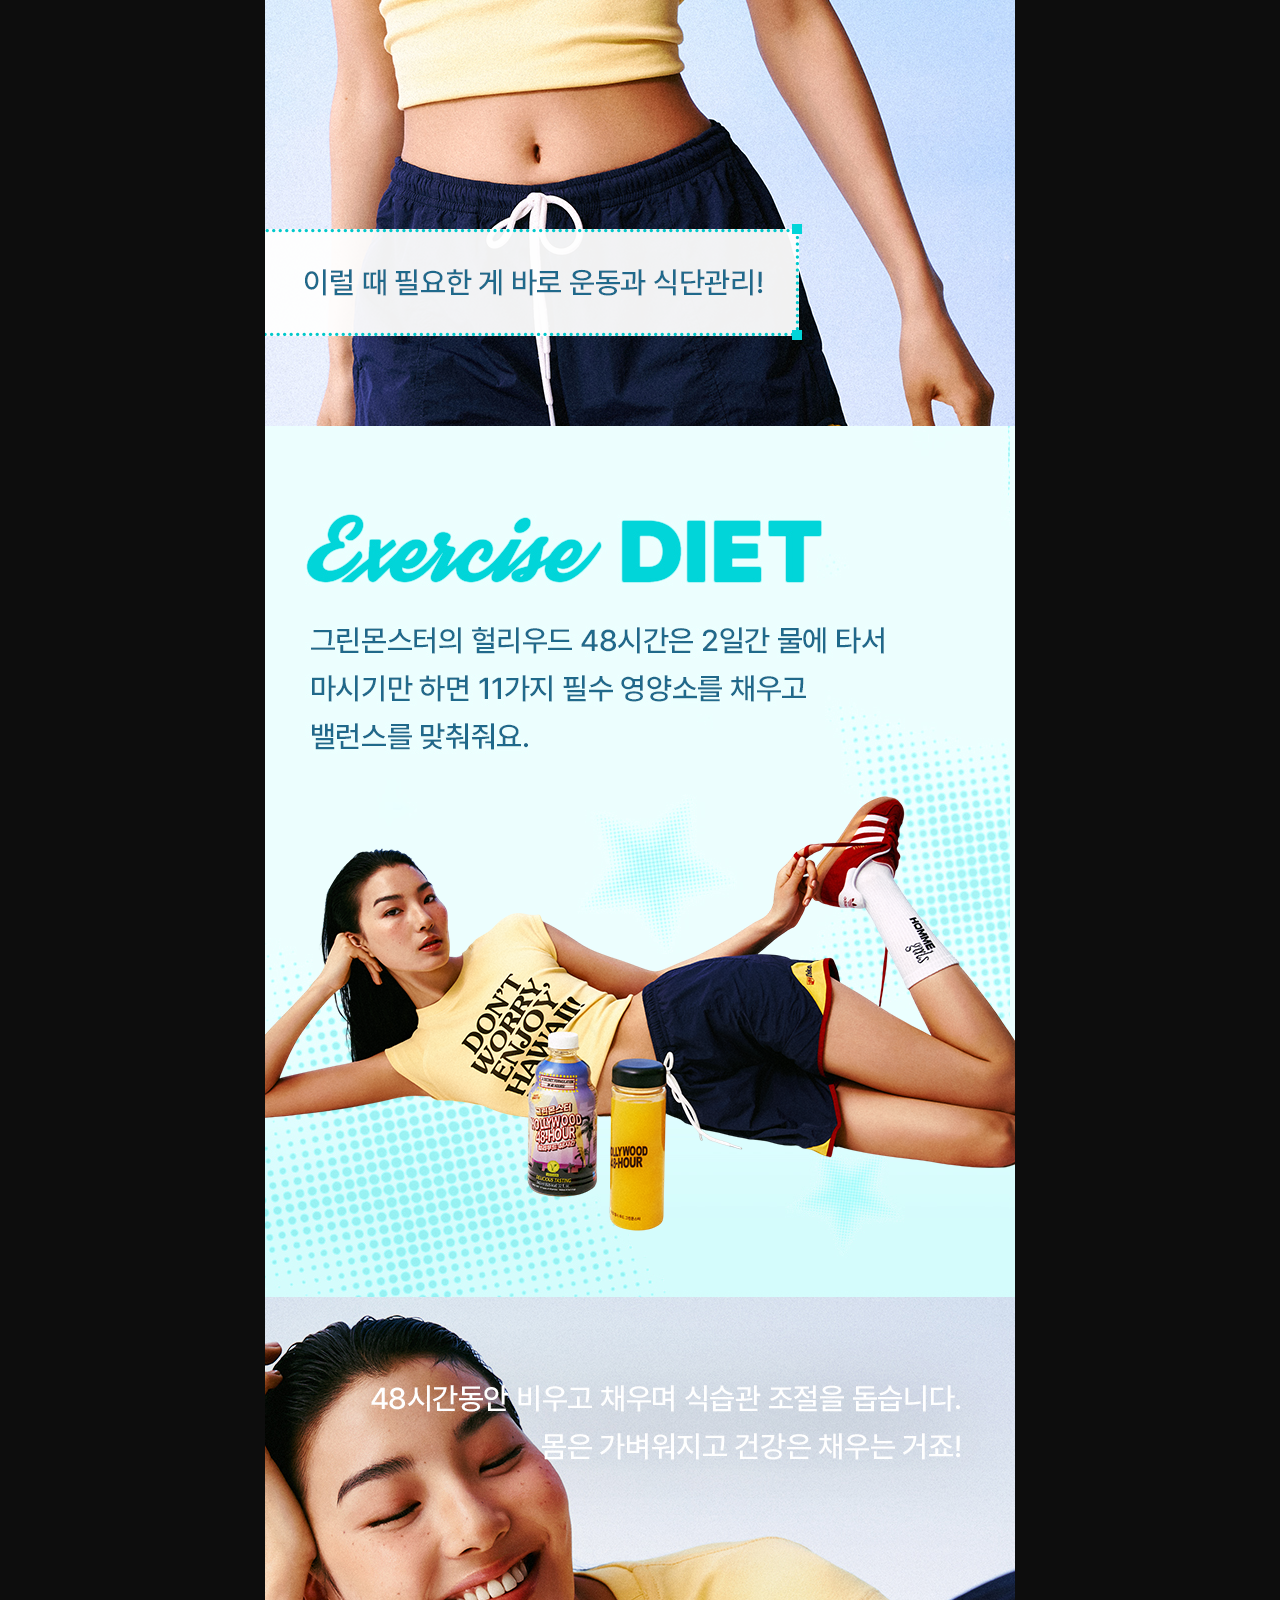
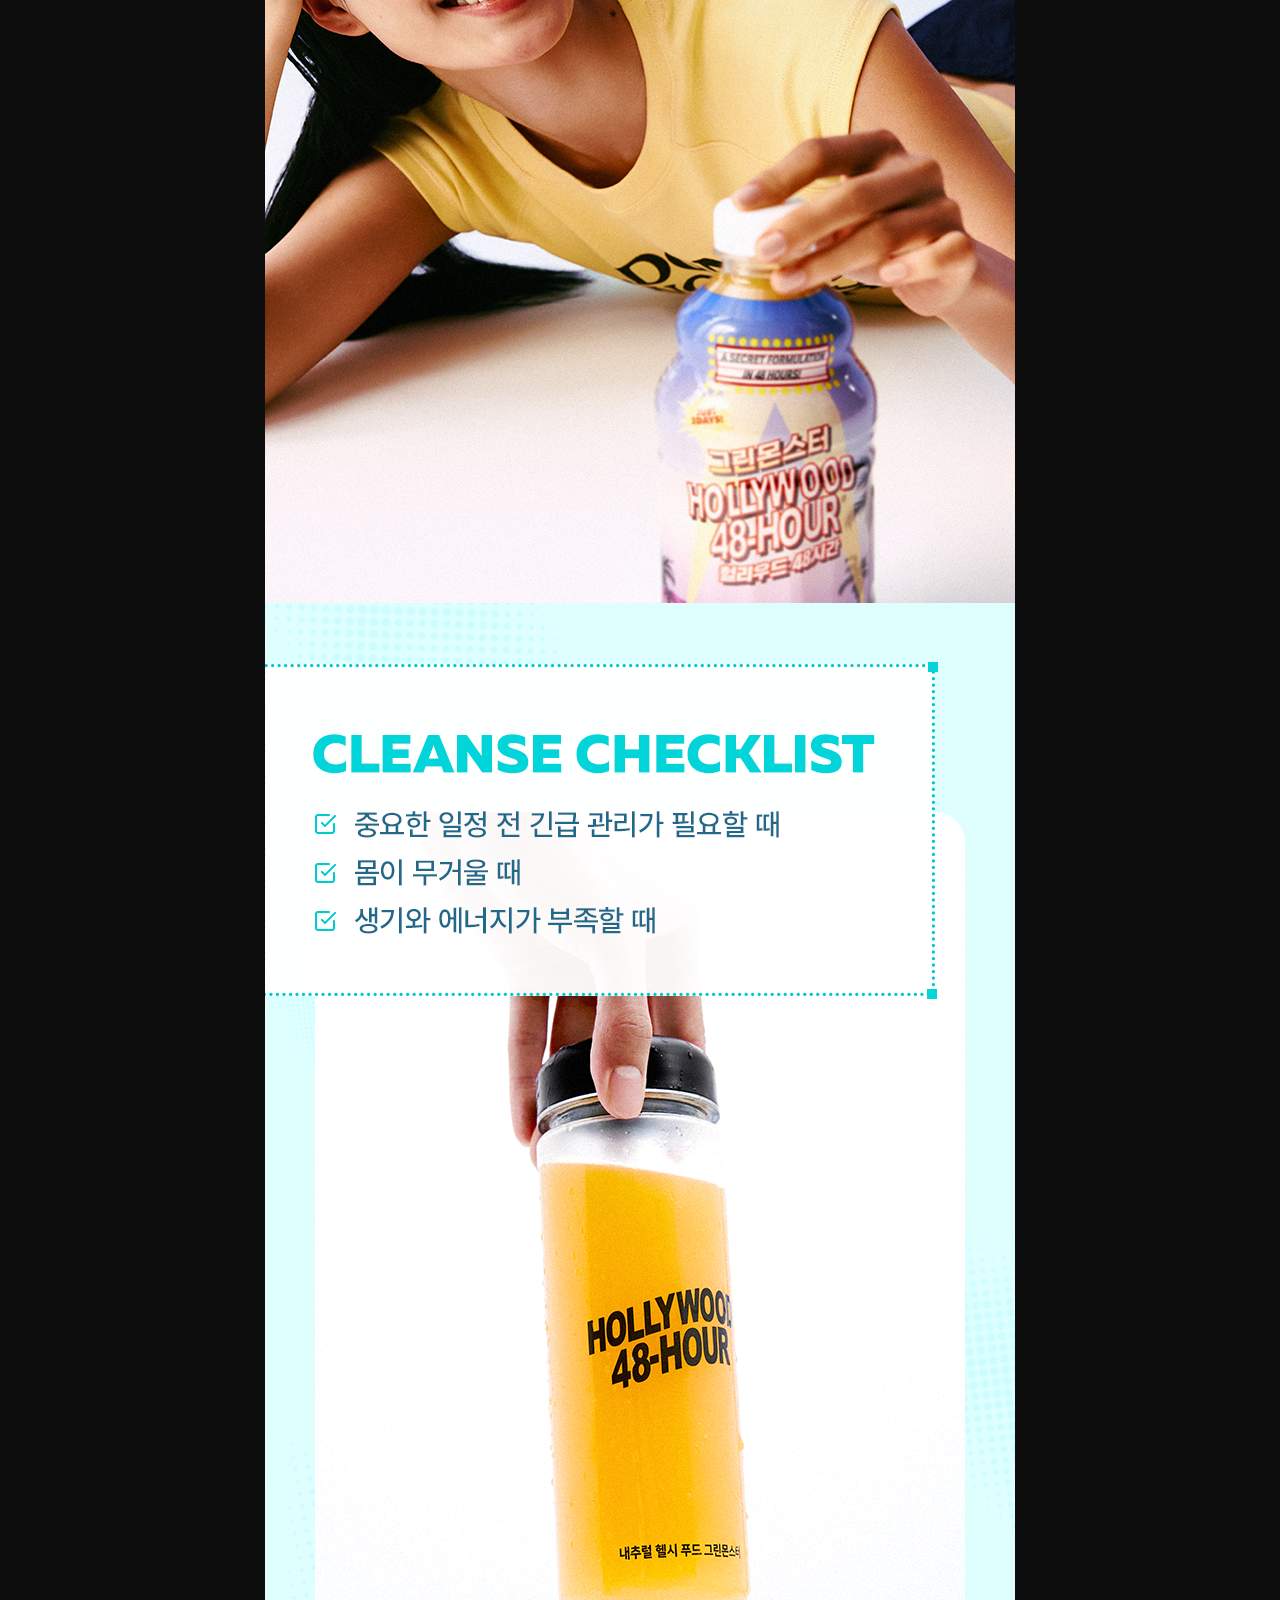
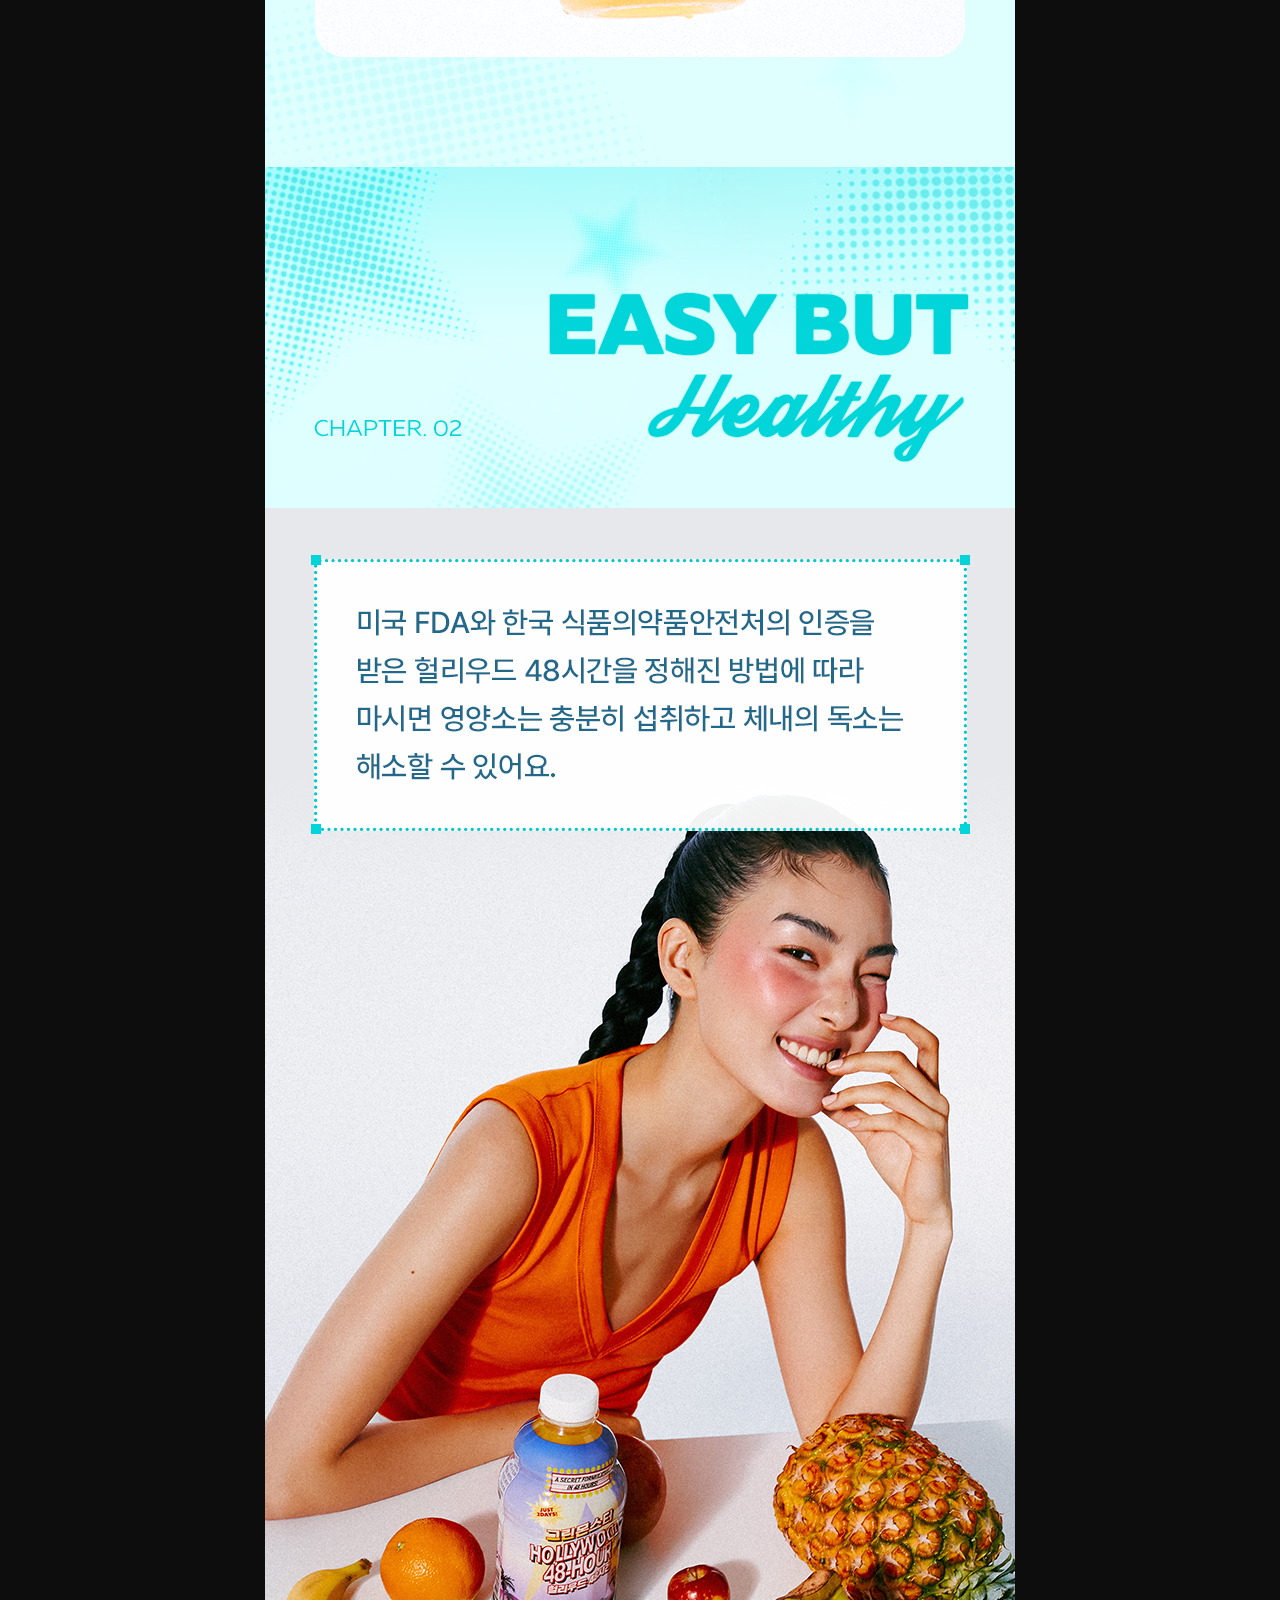
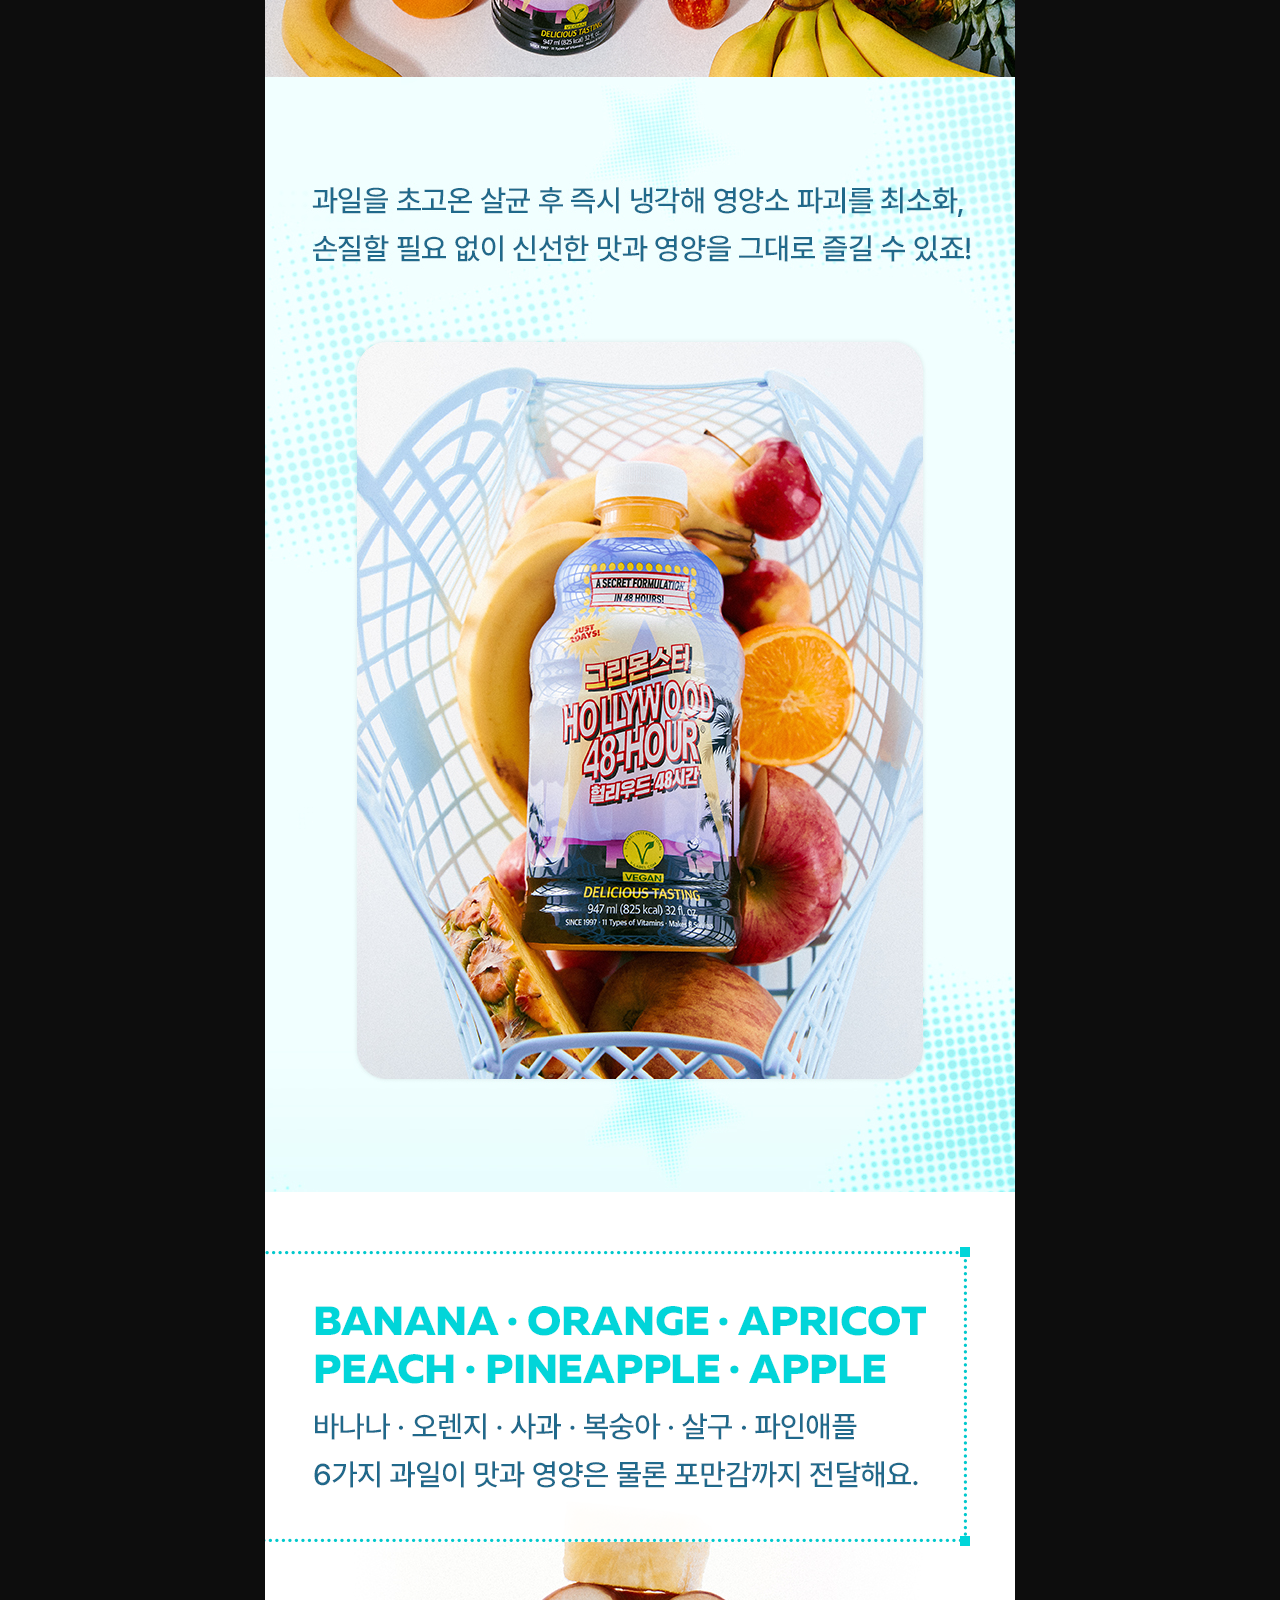
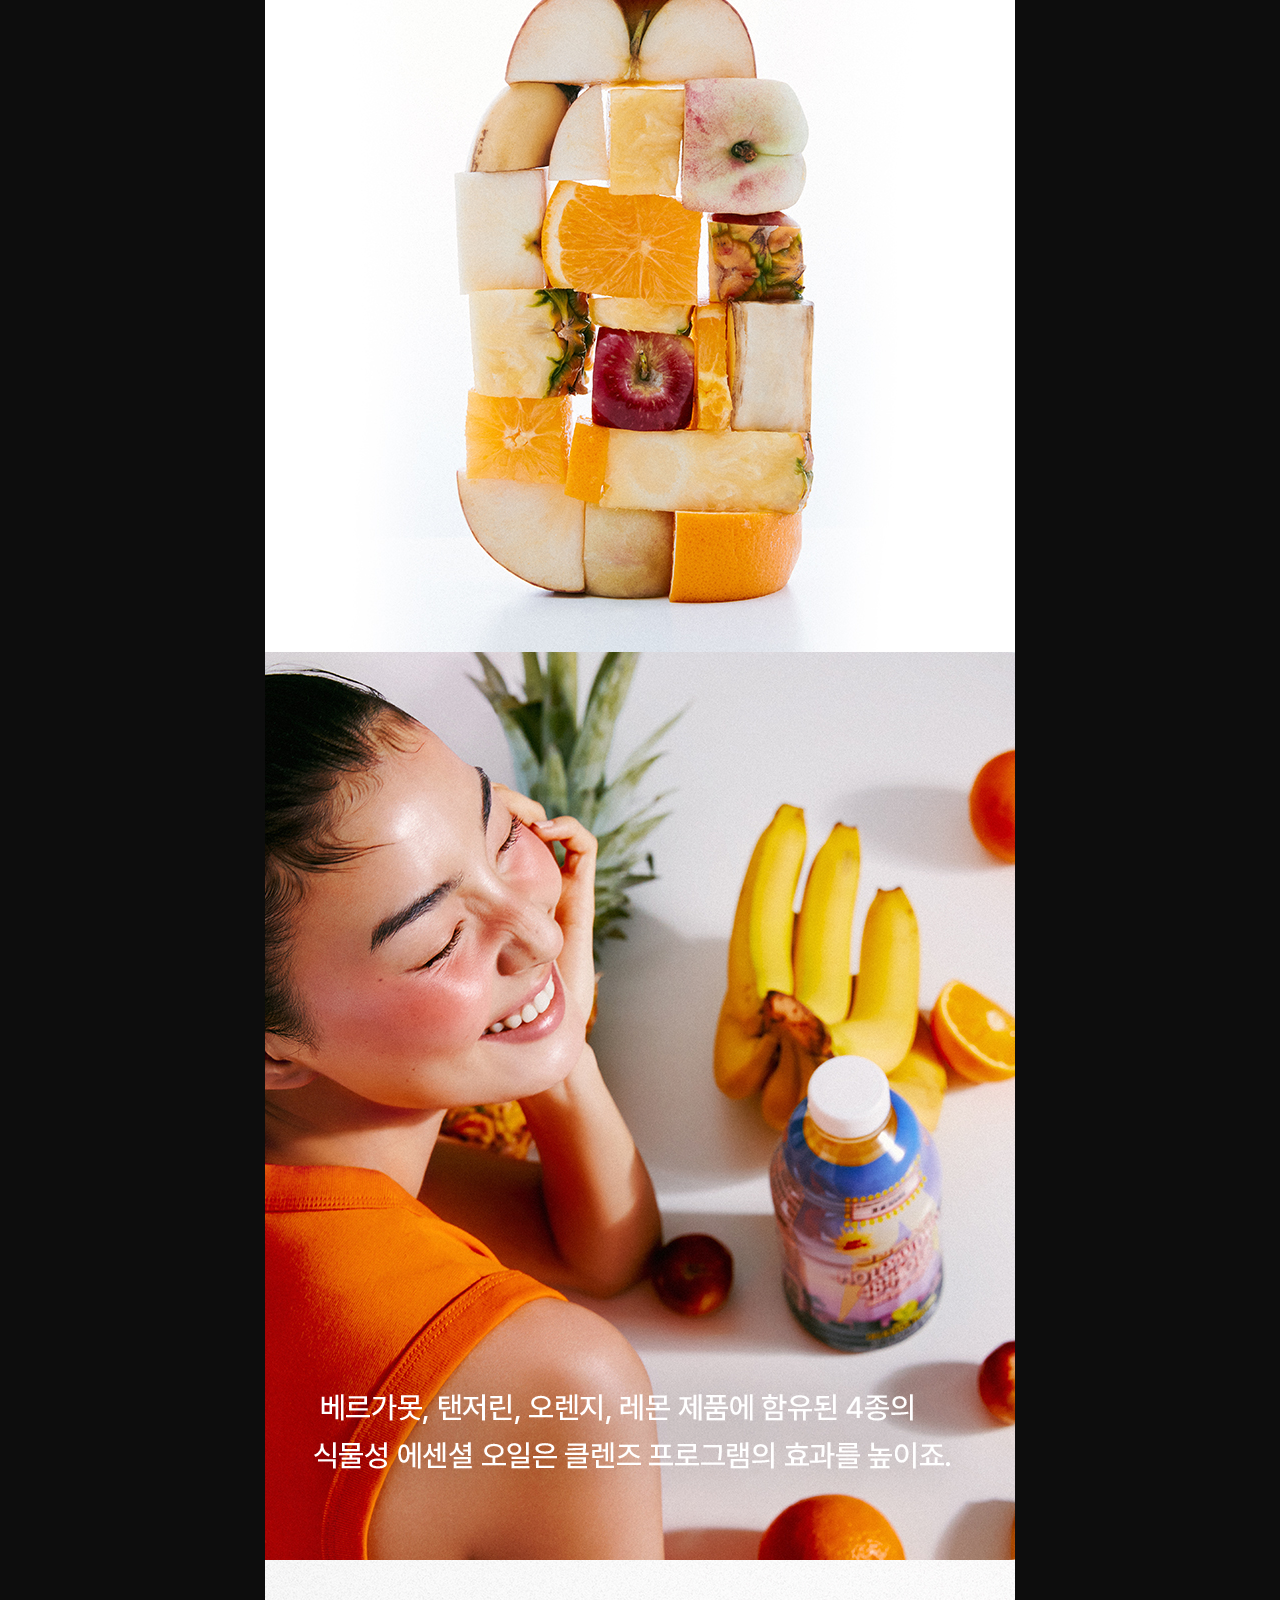
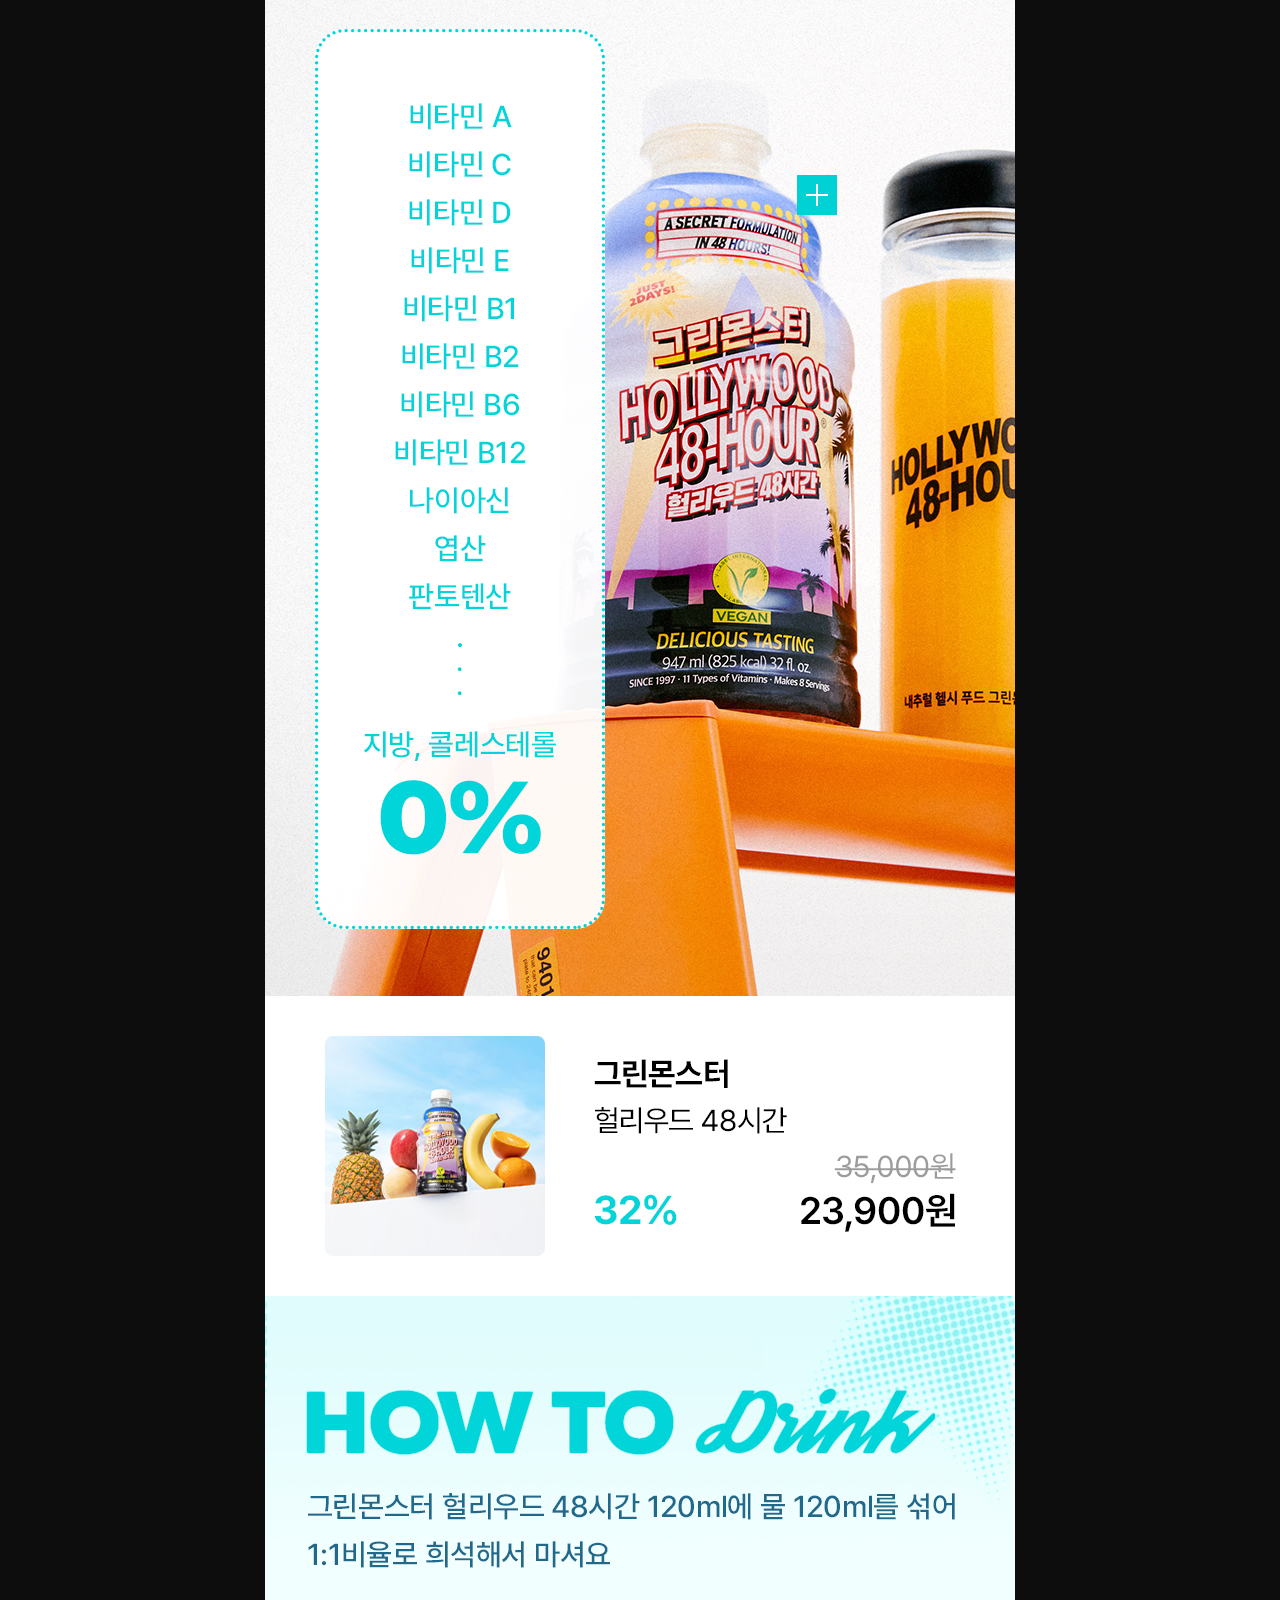
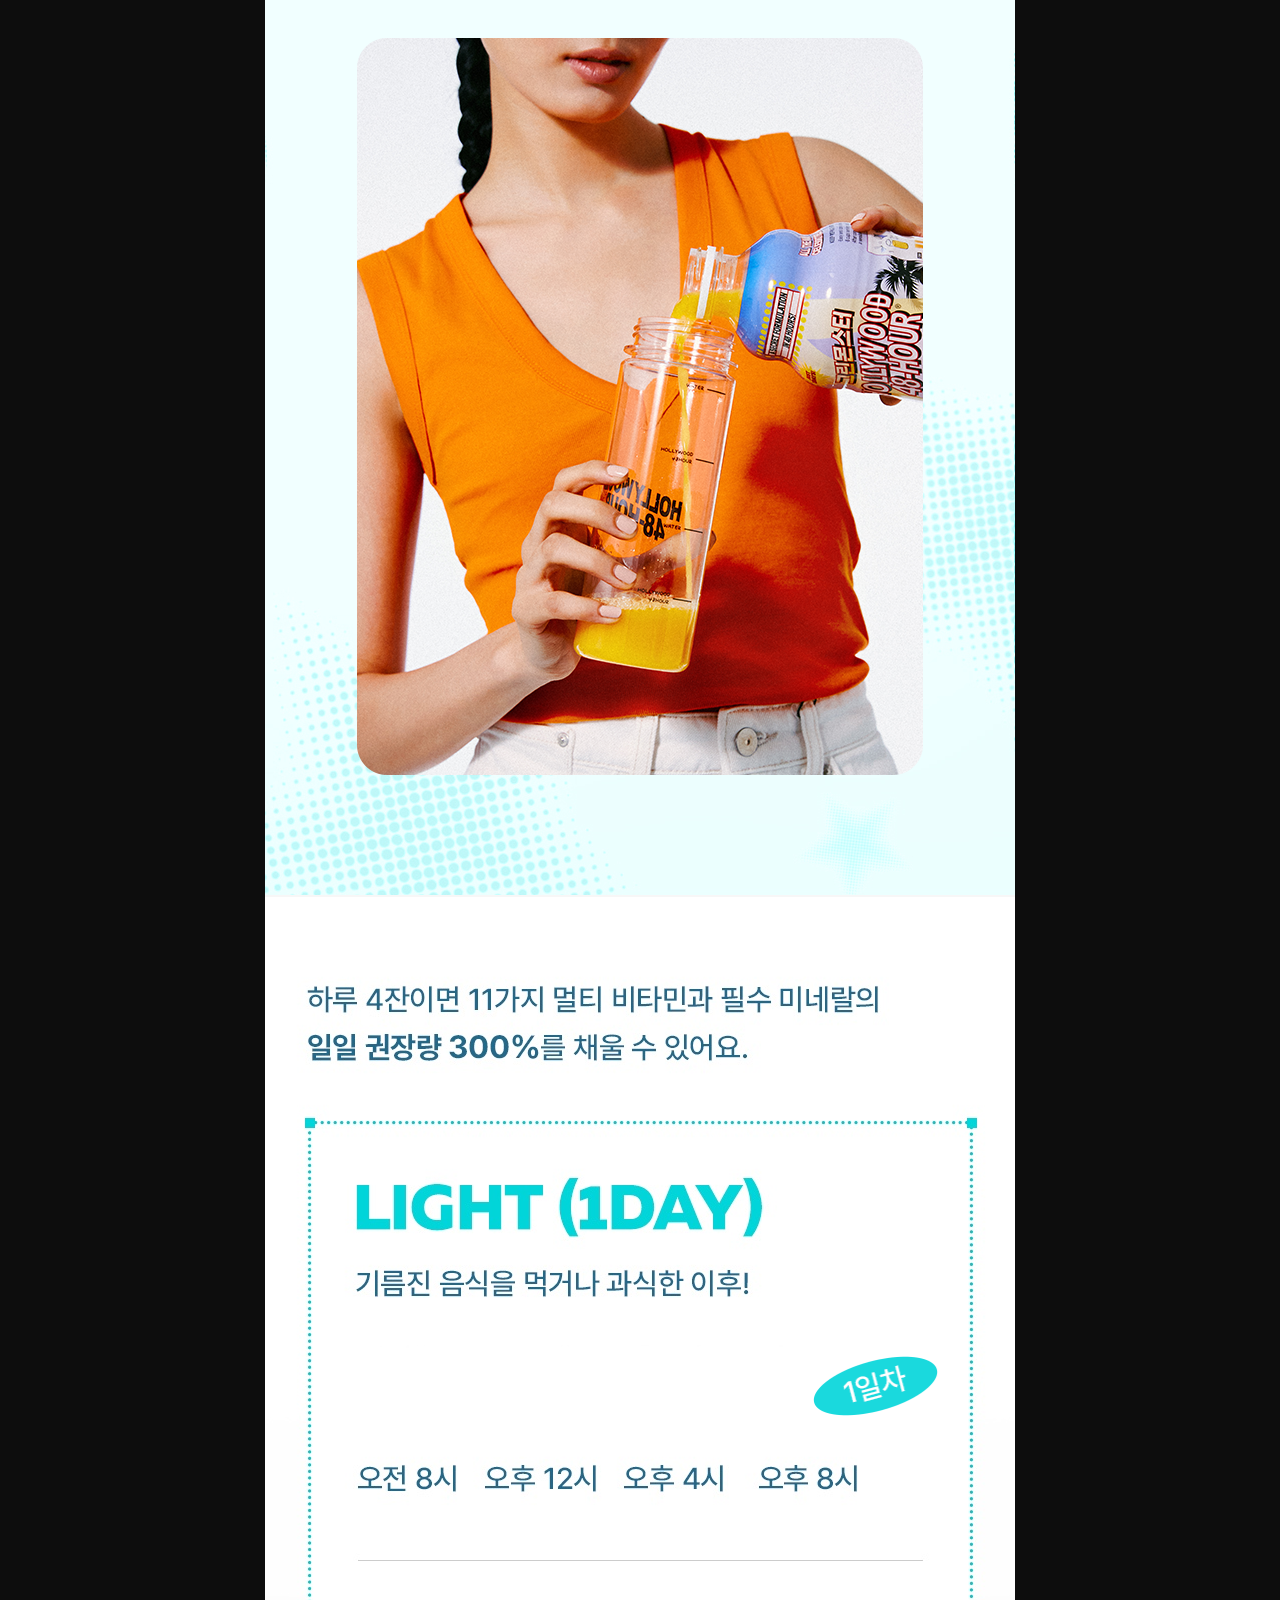
==== commit 0fd0212b: "Update hero-panel with latest mo_02 from intro folder; nudge logo 1px up" ====
--- a/index.html
+++ b/index.html
@@ -29,7 +29,7 @@
   </div>
   <div class="ovl-wrap">
     <img class="hero-panel" src="assets2/hero-panel.png" alt="GREEN MONSTER · HOLLYWOOD 48-HOUR" />
-    <img class="logo-wobble" style="top:0%; left:75.733%; width:19.33%;" src="assets2/brand-logo.png" alt="Brand Week" />
+    <img class="logo-wobble" style="top:-0.128%; left:75.733%; width:19.33%;" src="assets2/brand-logo.png" alt="Brand Week" />
   </div>
 
   <!-- 03 Summer Essential -->
